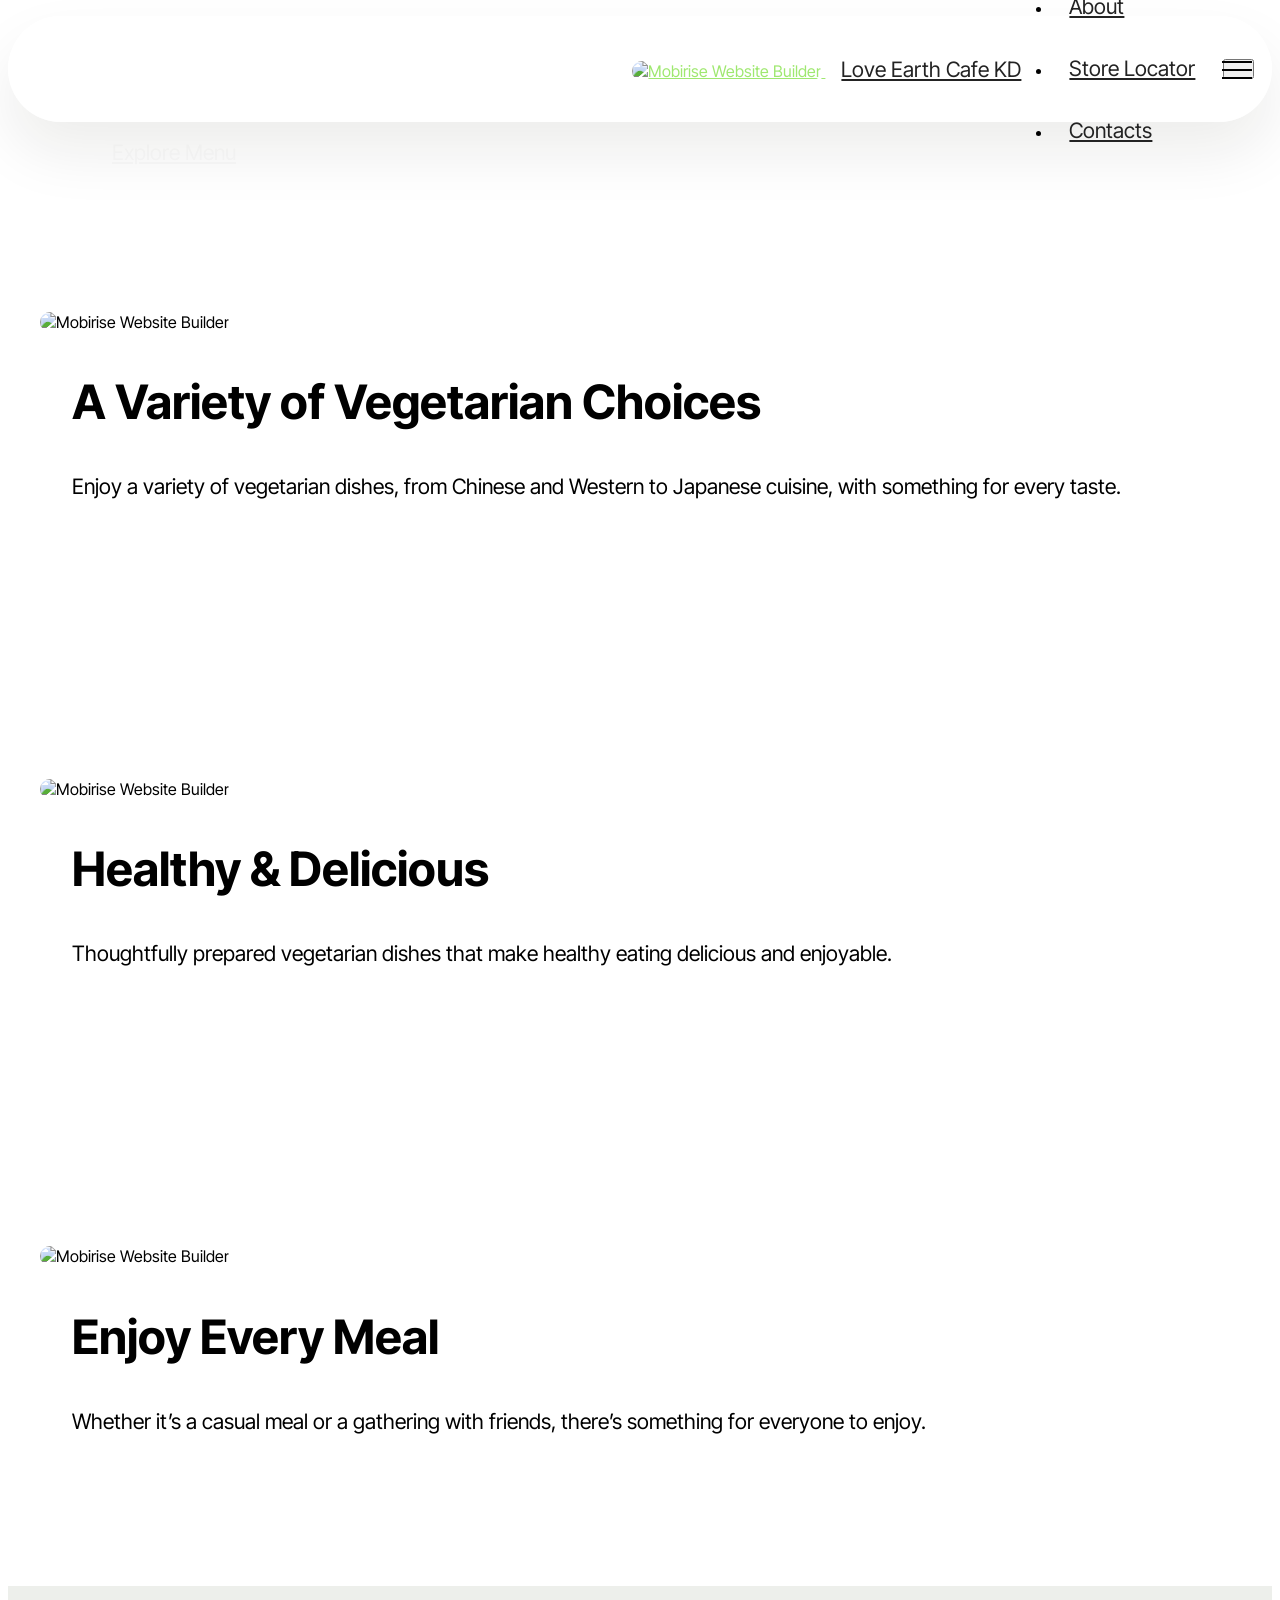
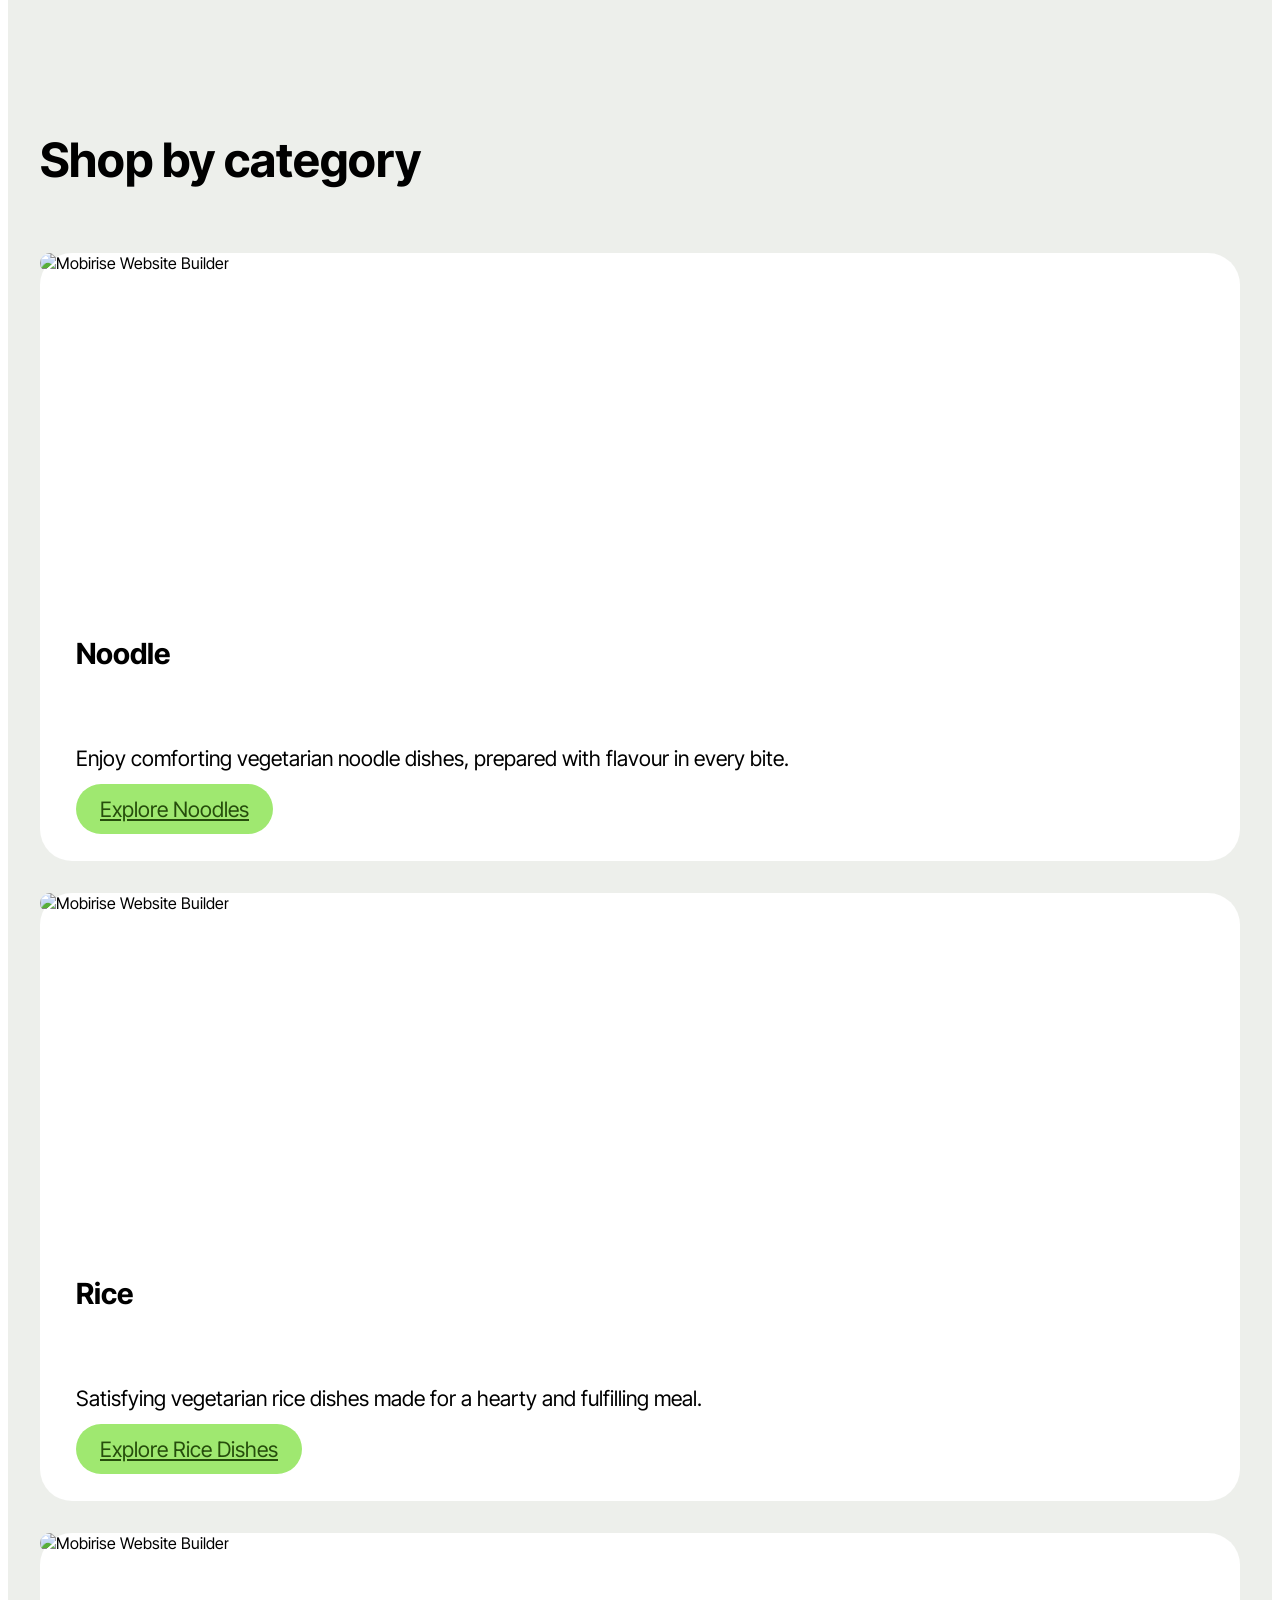
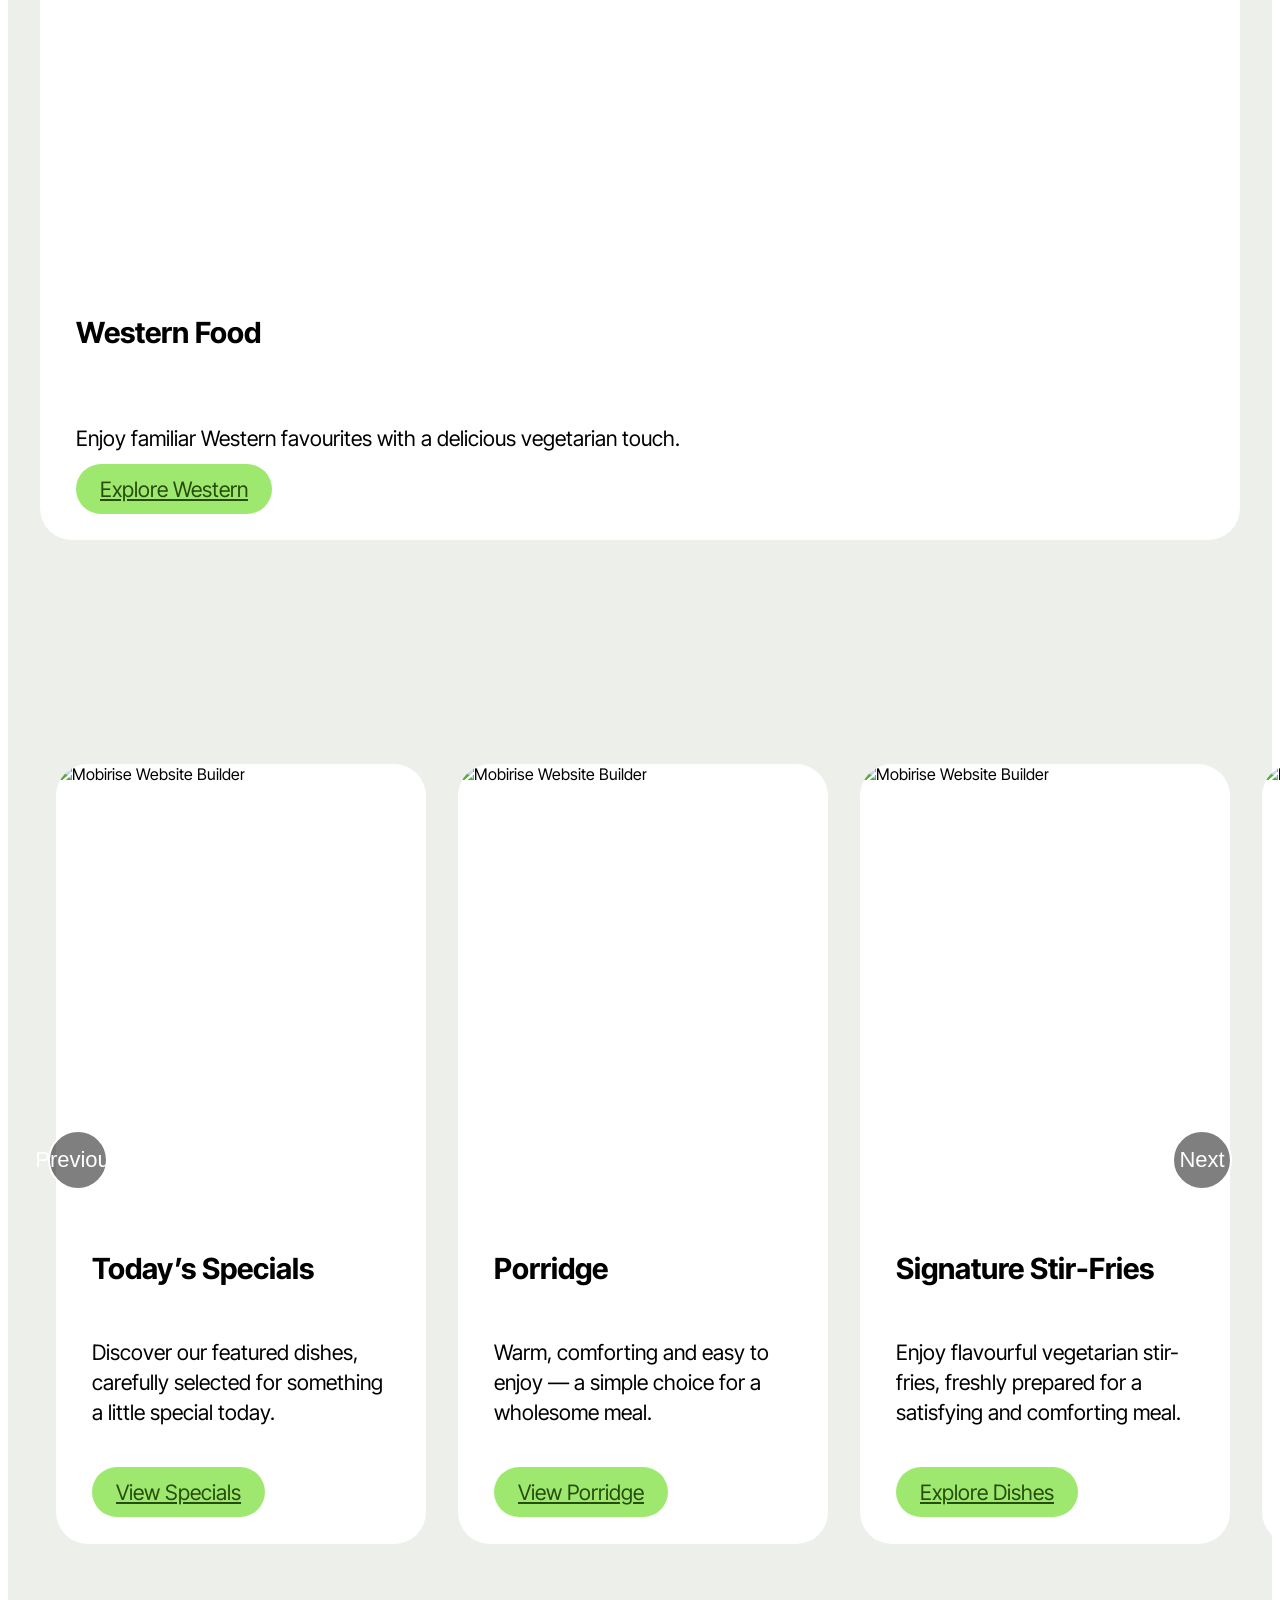
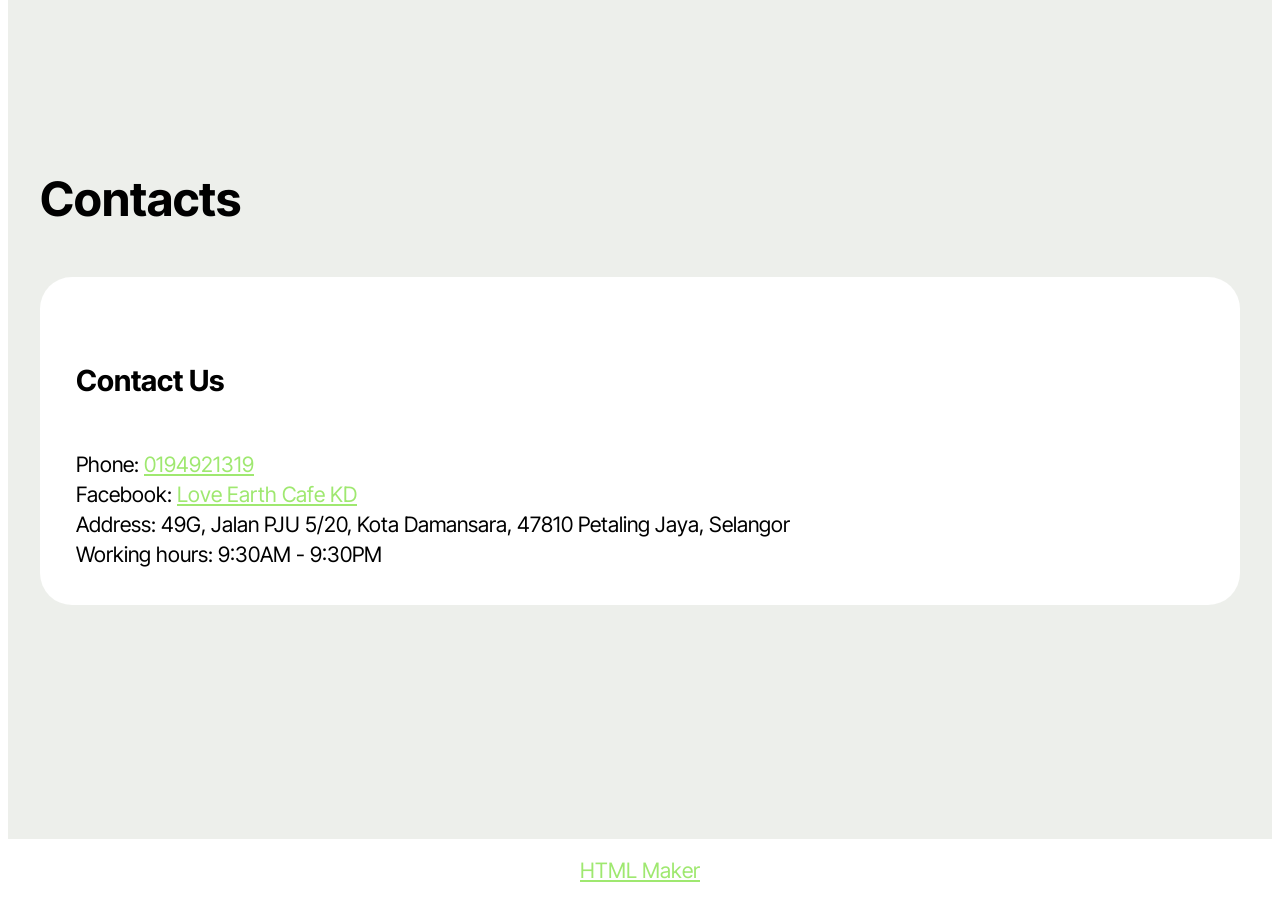
==== index.html @ ed4a29f2 "create github pages" ====
<!DOCTYPE html>
<html  >
<head>
  <!-- Site made with Mobirise Website Builder v6.1.12, https://mobirise.com -->
  <meta charset="UTF-8">
  <meta http-equiv="X-UA-Compatible" content="IE=edge">
  <meta name="generator" content="Mobirise v6.1.12, mobirise.com">
  <meta name="viewport" content="width=device-width, initial-scale=1, minimum-scale=1">
  <link rel="shortcut icon" href="assets/images/557612594-122101455729048654-5465483780750613489-n-removebg-preview-137x137.png" type="image/x-icon">
  <meta name="description" content="">
  
  
  <title>Home</title>
  <link rel="stylesheet" href="assets/web/assets/mobirise-icons2/mobirise2.css">
  <link rel="stylesheet" href="assets/bootstrap/css/bootstrap.min.css">
  <link rel="stylesheet" href="assets/parallax/jarallax.css">
  <link rel="stylesheet" href="assets/dropdown/css/style.css">
  <link rel="stylesheet" href="assets/theme/css/style.css">
  <link rel="preload" href="https://fonts.googleapis.com/css?family=Lato:100,100i,300,300i,400,400i,700,700i,900,900i&display=swap" as="style" onload="this.onload=null;this.rel='stylesheet'">
  <noscript><link rel="stylesheet" href="https://fonts.googleapis.com/css?family=Lato:100,100i,300,300i,400,400i,700,700i,900,900i&display=swap"></noscript>
  <link rel="preload" href="https://fonts.googleapis.com/css?family=Inter+Tight:100,200,300,400,500,600,700,800,900,100i,200i,300i,400i,500i,600i,700i,800i,900i&display=swap" as="style" onload="this.onload=null;this.rel='stylesheet'">
  <noscript><link rel="stylesheet" href="https://fonts.googleapis.com/css?family=Inter+Tight:100,200,300,400,500,600,700,800,900,100i,200i,300i,400i,500i,600i,700i,800i,900i&display=swap"></noscript>
  <link rel="preload" as="style" href="assets/mobirise/css/mbr-additional.css?v=6jMCL7"><link rel="stylesheet" href="assets/mobirise/css/mbr-additional.css?v=6jMCL7" type="text/css">

  
  
  
</head>
<body>
  
  <section data-bs-version="5.1" class="menu menu5 cid-vxJ1ROAj8o" once="menu" id="menu05-3t">
	

	<nav class="navbar navbar-dropdown navbar-fixed-top navbar-expand-lg">
		<div class="container">
			<div class="navbar-brand">
				<span class="navbar-logo">
					<a href="https://mobiri.se">
						<img src="assets/images/557612594-122101455729048654-5465483780750613489-n-removebg-preview-137x137.png" alt="Mobirise Website Builder" style="height: 5rem;">
					</a>
				</span>
				<span class="navbar-caption-wrap"><a class="navbar-caption text-black display-4" href="https://mobiri.se">Love Earth Cafe KD</a></span>
			</div>
			<button class="navbar-toggler" type="button" data-toggle="collapse" data-bs-toggle="collapse" data-target="#navbarSupportedContent" data-bs-target="#navbarSupportedContent" aria-controls="navbarNavAltMarkup" aria-expanded="false" aria-label="Toggle navigation">
				<div class="hamburger">
					<span></span>
					<span></span>
					<span></span>
					<span></span>
				</div>
			</button>
			<div class="collapse navbar-collapse" id="navbarSupportedContent">
				<ul class="navbar-nav nav-dropdown nav-right" data-app-modern-menu="true"><li class="nav-item">
						<a class="nav-link link text-black text-primary display-4" href="page1.html">About</a>
					</li>
					<li class="nav-item">
						<a class="nav-link link text-black text-primary display-4" href="page13.html" aria-expanded="false">Store Locator</a>
					</li>
					<li class="nav-item">
						<a class="nav-link link text-black text-primary display-4" href="index.html#contacts02-1h">Contacts</a>
					</li></ul>
				
			</div>
		</div>
	</nav>
</section>

<section data-bs-version="5.1" class="header16 cid-vxeClOcVy7 mbr-fullscreen mbr-parallax-background" id="header17-1">
  
  
  <div class="container-fluid">
    <div class="row">
      <div class="content-wrap col-12 col-md-12">
        
        
        
        <div class="mbr-section-btn"><a class="btn btn-white-outline display-7" href="index.html#features04-1g">Explore Menu</a></div>
      </div>
    </div>
  </div>
</section>

<section data-bs-version="5.1" class="start article2 cid-vxeCKDsT30" id="article02-3">
	

	
	

	<div class="container">
		<div class="row justify-content-center">
			<div class="col-12 col-md-12 col-lg-6 image-wrapper">
				<img class="w-100" src="assets/images/unnamed-3.webp" alt="Mobirise Website Builder">
			</div>
			<div class="col-12 col-md-12 col-lg">
				<div class="text-wrapper align-left">
					<h1 class="mbr-section-title mbr-fonts-style mb-4 display-2"><strong>A Variety of Vegetarian Choices</strong></h1>
					<p class="mbr-text align-left mbr-fonts-style mb-4 display-7">
					Enjoy a variety of vegetarian dishes, from Chinese and Western to Japanese cuisine, with something for every taste.</p>
					
				</div>
			</div>
		</div>
	</div>
</section>

<section data-bs-version="5.1" class="start article4 cid-vxfJJE4s1y" id="article04-1c">
	

	
	

	<div class="container">
		<div class="row justify-content-center">
			<div class="col-12 col-md-12 col-lg-6 image-wrapper">
				<img class="w-100" src="assets/images/whatsapp20image202026-10-0520at2011.08.26-591x1280.jpeg" alt="Mobirise Website Builder">
			</div>
			<div class="col-12 col-md-12 col-lg">
				<div class="text-wrapper align-left">
					<h1 class="mbr-section-title mbr-fonts-style mb-4 display-2"><strong>Healthy &amp; Delicious</strong></h1>
					<p class="mbr-text mbr-fonts-style mb-4 display-7">Thoughtfully prepared vegetarian dishes that make healthy eating delicious and enjoyable.</p>
					
				</div>
			</div>
		</div>
	</div>
</section>

<section data-bs-version="5.1" class="start article2 cid-vxfJKa5KoQ" id="article02-1d">
	

	
	

	<div class="container">
		<div class="row justify-content-center">
			<div class="col-12 col-md-12 col-lg-6 image-wrapper">
				<img class="w-100" src="assets/images/unnamed-2.webp" alt="Mobirise Website Builder">
			</div>
			<div class="col-12 col-md-12 col-lg">
				<div class="text-wrapper align-left">
					<h1 class="mbr-section-title mbr-fonts-style mb-4 display-2"><strong>Enjoy Every Meal</strong></h1>
					<p class="mbr-text align-left mbr-fonts-style mb-4 display-7">
					Whether it’s a casual meal or a gathering with friends, there’s something for everyone to enjoy.
					</p>
					
				</div>
			</div>
		</div>
	</div>
</section>

<section data-bs-version="5.1" class="features4 start cid-vxkvPJBkdl" id="features04-1g">
	
	
	<div class="container">
		<div class="row justify-content-center">
			<div class="col-12 content-head">
				<div class="mbr-section-head mb-5">
					<h4 class="mbr-section-title mbr-fonts-style align-center mb-0 display-2"><strong>Shop by category</strong></h4>
					
					
				</div>
			</div>
		</div>
		<div class="row">
			<div class="item features-image col-12 col-md-6 col-lg-4">
				<div class="item-wrapper">
					<div class="item-img">
						<img src="assets/images/whatsapp20image202026-10-0720at2012.13.35-816x805.jpg" alt="Mobirise Website Builder">
					</div>
					<div class="item-content">
						<h5 class="item-title mbr-fonts-style display-5">
							<strong>Noodle</strong></h5>
						<p class="mbr-text mbr-fonts-style display-7">
							Enjoy comforting vegetarian noodle dishes, prepared with flavour in every bite.
						</p>
						<div class="mbr-section-btn item-footer"><a href="page2.html" class="btn item-btn btn-primary display-7">Explore Noodles</a></div>
					</div>

				</div>
			</div>
			<div class="item features-image col-12 col-md-6 col-lg-4">
				<div class="item-wrapper">
					<div class="item-img">
						<img src="assets/images/whatsapp20image202026-10-0720at2012.07.53-816x671.jpg" alt="Mobirise Website Builder">
					</div>
					<div class="item-content">
						<h5 class="item-title mbr-fonts-style display-5">
							<strong>Rice</strong></h5>
						<p class="mbr-text mbr-fonts-style display-7">
							Satisfying vegetarian rice dishes made for a hearty and fulfilling meal.
						</p>
						<div class="mbr-section-btn item-footer"><a href="page3.html" class="btn item-btn btn-primary display-7">Explore Rice Dishes</a></div>
					</div>
				</div>
			</div>
			<div class="item features-image col-12 col-md-6 col-lg-4">
				<div class="item-wrapper">
					<div class="item-img">
						<img src="assets/images/unnamed-4.webp" alt="Mobirise Website Builder">
					</div>
					<div class="item-content">
						<h5 class="item-title mbr-fonts-style display-5">
							<strong>Western Food</strong></h5>
						<p class="mbr-text mbr-fonts-style display-7">
							Enjoy familiar Western favourites with a delicious vegetarian touch.<br>
						</p>
						<div class="mbr-section-btn item-footer"><a href="page5.html" class="btn item-btn btn-primary display-7">Explore Western</a></div>
					</div>
				</div>
			</div>
		</div>
	</div>
</section>

<section data-bs-version="5.1" class="features017 mbr-embla cid-vxktLTxcie" id="features017-1e">
	
	
	<div class="position-relative">
		<div class="container-fluid">
			<div class="row justify-content-center">
				<div class="col-12 content-head">
					
				</div>
			</div>
		</div>

		<div class="embla" data-skip-snaps="true" data-align="center" data-contain-scroll="trimSnaps" data-auto-play-interval="5" data-draggable="true">
			<div class="embla__viewport container-fluid">
				<div class="embla__container">
					<div class="embla__slide slider-image item active" style="margin-left: 1rem; margin-right: 1rem;">
						<div class="slide-content">
							<div class="item-img">
								<div class="item-wrapper">
									<img src="assets/images/ef7eeb7e-bd3e-4528-a948-73651058071a-1280x853.png" alt="Mobirise Website Builder" title="" data-slide-to="1" data-bs-slide-to="1">
								</div>
							</div>
							<div class="item-content">
								<h5 class="item-title mbr-fonts-style display-5"><strong>Today’s Specials</strong></h5>
								
								<p class="mbr-text mbr-fonts-style mt-3 display-7">
									Discover our featured dishes, carefully selected for something a little special today.
								</p>
							</div>

							<div class="mbr-section-btn item-footer mt-2"><a href="page10.html" class="btn item-btn btn-primary display-7" target="_blank">View Specials</a></div>
						</div>
					</div>
					<div class="embla__slide slider-image item" style="margin-left: 1rem; margin-right: 1rem;">
						<div class="slide-content">
							<div class="item-img">
								<div class="item-wrapper">
									<img src="assets/images/4db24cc2-ff9e-4417-b48c-4703269fca67-600x400.png" alt="Mobirise Website Builder" title="" data-slide-to="1" data-bs-slide-to="1">
								</div>
							</div>
							<div class="item-content">
								<h5 class="item-title mbr-fonts-style display-5">
									<strong>Porridge</strong></h5>
								
								<p class="mbr-text mbr-fonts-style mt-3 display-7">
									Warm, comforting and easy to enjoy — a simple choice for a wholesome meal.
								</p>
							</div>
							<div class="mbr-section-btn item-footer mt-2"><a href="page4.html" class="btn item-btn btn-primary display-7" target="_blank">View Porridge</a></div>
						</div>
					</div><div class="embla__slide slider-image item" style="margin-left: 1rem; margin-right: 1rem;">
						<div class="slide-content">
							<div class="item-img">
								<div class="item-wrapper">
									<img src="assets/images/a7556904-f5f4-4dea-9496-44ee9ba20aba-1-600x400.png" alt="Mobirise Website Builder" title="" data-slide-to="2" data-bs-slide-to="2">
								</div>
							</div>
							<div class="item-content">
								<h5 class="item-title mbr-fonts-style display-5"><strong>Signature Stir-Fries</strong></h5>
								
								<p class="mbr-text mbr-fonts-style mt-3 display-7">
									Enjoy flavourful vegetarian stir-fries, freshly prepared for a satisfying and comforting meal.
								</p>
							</div>
							<div class="mbr-section-btn item-footer mt-2"><a href="page11.html" class="btn item-btn btn-primary display-7" target="_blank">Explore Dishes</a></div>
						</div>
					</div>
					<div class="embla__slide slider-image item" style="margin-left: 1rem; margin-right: 1rem;">
						<div class="slide-content">
							<div class="item-img">
								<div class="item-wrapper">
									<img src="assets/images/e4839fbd-e2f3-4f1b-a599-df817d4b61ab-964x643.png" alt="Mobirise Website Builder" title="" data-slide-to="3" data-bs-slide-to="3">
								</div>
							</div>
							<div class="item-content">
								<h5 class="item-title mbr-fonts-style display-5">
									<strong>Sushi</strong></h5>
								
								<p class="mbr-text mbr-fonts-style mt-3 display-7">
									Fresh, colourful and full of flavour, with a delicious vegetarian twist on a classic favourite.
								</p>
							</div>
							<div class="mbr-section-btn item-footer mt-2"><a href="page7.html" class="btn item-btn btn-primary display-7" target="_blank">Explore Sushi</a></div>
						</div>
					</div><div class="embla__slide slider-image item" style="margin-left: 1rem; margin-right: 1rem;">
						<div class="slide-content">
							<div class="item-img">
								<div class="item-wrapper">
									<img src="assets/images/48fff259-bf9d-4ab9-a46e-80cf137328e4-960x640.png" alt="Mobirise Website Builder" title="" data-slide-to="4" data-bs-slide-to="4">
								</div>
							</div>
							<div class="item-content">
								<h5 class="item-title mbr-fonts-style display-5">
									<strong>Desserts</strong></h5>
								
								<p class="mbr-text mbr-fonts-style mt-3 display-7">
									End your meal on a sweet note with delightful treats made for every dessert lover.
								</p>
							</div>
							<div class="mbr-section-btn item-footer mt-2"><a href="page9.html" class="btn item-btn btn-primary display-7" target="_blank">View Desserts</a></div>
						</div>
					</div>
					
					<div class="embla__slide slider-image item" style="margin-left: 1rem; margin-right: 1rem;">
						<div class="slide-content">
							<div class="item-img">
								<div class="item-wrapper">
									<img src="assets/images/514101405-23959307647058198-9033483962751816718-n-960x640.jpg" alt="Mobirise Website Builder" title="" data-slide-to="5" data-bs-slide-to="5">
								</div>
							</div>
							<div class="item-content">
								<h5 class="item-title mbr-fonts-style display-5"><strong>Fruit Tea</strong></h5>
								
								<p class="mbr-text mbr-fonts-style mt-3 display-7">
									From refreshing sips to comforting drinks, find the perfect pairing for your meal.
								</p>
							</div>
							<div class="mbr-section-btn item-footer mt-2"><a href="page12.html" class="btn item-btn btn-primary display-7" target="_blank">View Drinks</a></div>
						</div>
					</div>
					
					<div class="embla__slide slider-image item" style="margin-left: 1rem; margin-right: 1rem;">
						<div class="slide-content">
							<div class="item-img">
								<div class="item-wrapper">
									<img src="assets/images/cf7e0988-c7d9-439e-aec5-2106620a237a-480x320.png" alt="Mobirise Website Builder" title="" data-slide-to="7" data-bs-slide-to="7">
								</div>
							</div>
							<div class="item-content">
								<h5 class="item-title mbr-fonts-style display-5">
									<strong>Snack</strong></h5>
								
								<p class="mbr-text mbr-fonts-style mt-3 display-7">
									Perfect for a quick craving, a little snack or something to share with friends.
								</p>
							</div>
							<div class="mbr-section-btn item-footer mt-2"><a href="page6.html" class="btn item-btn btn-primary display-7" target="_blank">Explore Snacks</a></div>
						</div>
					</div>
					<div class="embla__slide slider-image item" style="margin-left: 1rem; margin-right: 1rem;">
					<div class="slide-content">
						<div class="item-img">
							<div class="item-wrapper">
								<img src="assets/images/0914b4a3-f064-4226-b265-f5e97d2ea79b-600x400.png" alt="Mobirise Website Builder" title="" data-slide-to="8" data-bs-slide-to="8">
							</div>
						</div>
						<div class="item-content">
							<h5 class="item-title mbr-fonts-style display-5"><strong>Salad</strong></h5>
							
							<p class="mbr-text mbr-fonts-style mt-3 display-7">
								Fresh ingredients come together in colourful, satisfying salads for a lighter choice.
							</p>
						</div>
						<div class="mbr-section-btn item-footer mt-2"><a href="page8.html" class="btn item-btn btn-primary display-7" target="_blank">View Salads</a></div>
					</div>
					</div>
				</div>
			</div>
			<button class="embla__button embla__button--prev">
				<span class="mobi-mbri mobi-mbri-arrow-prev mbr-iconfont" aria-hidden="true"></span>
				<span class="sr-only visually-hidden visually-hidden visually-hidden">Previous</span>
			</button>
			<button class="embla__button embla__button--next">
				<span class="mobi-mbri mobi-mbri-arrow-next mbr-iconfont" aria-hidden="true"></span>
				<span class="sr-only visually-hidden visually-hidden visually-hidden">Next</span>
			</button>
		</div>
	</div>
</section>

<section data-bs-version="5.1" class="contacts02 map1 cid-vxlJiBg6uD" id="contacts02-1h">

    

    
    <div class="container">
        <div class="row justify-content-center">
            <div class="col-12 content-head">
                <div class="mbr-section-head mb-5">
                    <h3 class="mbr-section-title mbr-fonts-style align-center mb-0 display-2">
                        <strong>Contacts</strong>
                    </h3>
                    
                </div>
            </div>
        </div>
        <div class="row justify-content-center">
            <div class="card col-12 col-md-12 col-lg-6">
                <div class="card-wrapper">
                    <div class="text-wrapper">
                        <h5 class="cardTitle mbr-fonts-style mb-2 display-5">
                            <strong>Contact Us</strong>
                        </h5>
                        <ul class="list mbr-fonts-style display-7">
                            <li class="mbr-text item-wrap">Phone: <a href="https://wa.me/60194921319" class="text-primary">0194921319</a></li><li class="mbr-text item-wrap">Facebook: <a href="https://www.facebook.com/share/1CH7hMEUw2/" class="text-primary" target="_blank">Love Earth Cafe KD</a></li><a href="https://www.facebook.com/share/1CH7hMEUw2/" class="text-primary" target="_blank">
                            </a><li class="mbr-text item-wrap">Address: 49G, Jalan PJU 5/20, Kota Damansara, 47810 Petaling Jaya, Selangor</li><li class="mbr-text item-wrap">Working hours: 9:30AM - 9:30PM</li>
                        </ul>
                    </div>
                </div>
            </div>
            <div class="map-wrapper col-md-12 col-lg-6">
                <div class="google-map"><iframe frameborder="0" style="border:0" src="https://www.google.com/maps/embed?pb=!1m18!1m12!1m3!1d3983.7747412563385!2d101.59393519999999!3d3.1540095999999997!2m3!1f0!2f0!3f0!3m2!1i1024!2i768!4f13.1!3m3!1m2!1s0x31cc4f0000754921%3A0xf812c034bf320e14!2zTG92ZSBFYXJ0aCBWZWdldGFyaWFuIENhZmUgS0Qg54ix5Zyw55CD57Sg6aOf5Z2K!5e0!3m2!1sen!2smy!4v1791424915194!5m2!1sen!2smy" allowfullscreen=""></iframe></div>
            </div>
        </div>
    </div>
</section><section class="display-7" style="padding: 0;align-items: center;justify-content: center;flex-wrap: wrap;    align-content: center;display: flex;position: relative;height: 4rem;"><a href="https://mobiri.se/5185891" style="flex: 1 1;height: 4rem;position: absolute;width: 100%;z-index: 1;"><img alt="" style="height: 4rem;" src="[data-uri]"></a><p style="margin: 0;text-align: center;" class="display-7">&#8204;</p><a style="z-index:1" href="https://mobirise.com/html-builder.html">HTML Maker</a></section><script src="assets/bootstrap/js/bootstrap.bundle.min.js"></script>  <script src="assets/parallax/jarallax.js"></script>  <script src="assets/smoothscroll/smooth-scroll.js"></script>  <script src="assets/ytplayer/index.js"></script>  <script src="assets/dropdown/js/navbar-dropdown.js"></script>  <script src="assets/embla/embla.min.js"></script>  <script src="assets/embla/script.js"></script>  <script src="assets/theme/js/script.js"></script>  
  
  
</body>
</html>
---- assets/mobirise/css/mbr-additional.css ----
.btn {
  border-width: 2px;
}
img,
.card-wrap,
.card-wrapper,
.video-wrapper,
.mbr-figure iframe,
.google-map iframe,
.slide-content,
.plan,
.card,
.item-wrapper,
.item-wrapper .mbr-overlay {
  border-radius: 2rem !important;
}
.video-wrapper {
  overflow: hidden;
}
body {
  font-family: Inter Tight;
}
.display-1 {
  font-family: 'Lato', sans-serif;
  font-size: 6rem;
  line-height: 1;
}
.display-1 > .mbr-iconfont {
  font-size: 7.5rem;
}
.display-2 {
  font-family: 'Inter Tight', sans-serif;
  font-size: 3.4rem;
  line-height: 1;
}
.display-2 > .mbr-iconfont {
  font-size: 4.25rem;
}
.display-4 {
  font-family: 'Inter Tight', sans-serif;
  font-size: 1.4rem;
  line-height: 1.5;
}
.display-4 > .mbr-iconfont {
  font-size: 1.75rem;
}
.display-5 {
  font-family: 'Inter Tight', sans-serif;
  font-size: 2rem;
  line-height: 1.5;
}
.display-5 > .mbr-iconfont {
  font-size: 2.5rem;
}
.display-7 {
  font-family: 'Inter Tight', sans-serif;
  font-size: 1.4rem;
  line-height: 1.3;
}
.display-7 > .mbr-iconfont {
  font-size: 1.75rem;
}
/* ---- Fluid typography for mobile devices ---- */
/* 1.4 - font scale ratio ( bootstrap == 1.42857 ) */
/* 100vw - current viewport width */
/* (48 - 20)  48 == 48rem == 768px, 20 == 20rem == 320px(minimal supported viewport) */
/* 0.65 - min scale variable, may vary */
@media (max-width: 992px) {
  .display-1 {
    font-size: 4.8rem;
  }
}
@media (max-width: 768px) {
  .display-1 {
    font-size: 4.2rem;
    font-size: calc( 2.75rem + (6 - 2.75) * ((100vw - 20rem) / (48 - 20)));
    line-height: calc( 1.1 * (2.75rem + (6 - 2.75) * ((100vw - 20rem) / (48 - 20))));
  }
  .display-2 {
    font-size: 2.72rem;
    font-size: calc( 1.8399999999999999rem + (3.4 - 1.8399999999999999) * ((100vw - 20rem) / (48 - 20)));
    line-height: calc( 1.3 * (1.8399999999999999rem + (3.4 - 1.8399999999999999) * ((100vw - 20rem) / (48 - 20))));
  }
  .display-4 {
    font-size: 1.12rem;
    font-size: calc( 1.14rem + (1.4 - 1.14) * ((100vw - 20rem) / (48 - 20)));
    line-height: calc( 1.4 * (1.14rem + (1.4 - 1.14) * ((100vw - 20rem) / (48 - 20))));
  }
  .display-5 {
    font-size: 1.6rem;
    font-size: calc( 1.35rem + (2 - 1.35) * ((100vw - 20rem) / (48 - 20)));
    line-height: calc( 1.4 * (1.35rem + (2 - 1.35) * ((100vw - 20rem) / (48 - 20))));
  }
  .display-7 {
    font-size: 1.12rem;
    font-size: calc( 1.14rem + (1.4 - 1.14) * ((100vw - 20rem) / (48 - 20)));
    line-height: calc( 1.4 * (1.14rem + (1.4 - 1.14) * ((100vw - 20rem) / (48 - 20))));
  }
}
@media (min-width: 992px) and (max-width: 1400px) {
  .display-1 {
    font-size: 4.2rem;
    font-size: calc( 2.75rem + (6 - 2.75) * ((100vw - 62rem) / (87 - 62)));
    line-height: calc( 1.1 * (2.75rem + (6 - 2.75) * ((100vw - 62rem) / (87 - 62))));
  }
  .display-2 {
    font-size: 2.72rem;
    font-size: calc( 1.8399999999999999rem + (3.4 - 1.8399999999999999) * ((100vw - 62rem) / (87 - 62)));
    line-height: calc( 1.3 * (1.8399999999999999rem + (3.4 - 1.8399999999999999) * ((100vw - 62rem) / (87 - 62))));
  }
  .display-4 {
    font-size: 1.12rem;
    font-size: calc( 1.14rem + (1.4 - 1.14) * ((100vw - 62rem) / (87 - 62)));
    line-height: calc( 1.4 * (1.14rem + (1.4 - 1.14) * ((100vw - 62rem) / (87 - 62))));
  }
  .display-5 {
    font-size: 1.6rem;
    font-size: calc( 1.35rem + (2 - 1.35) * ((100vw - 62rem) / (87 - 62)));
    line-height: calc( 1.4 * (1.35rem + (2 - 1.35) * ((100vw - 62rem) / (87 - 62))));
  }
  .display-7 {
    font-size: 1.12rem;
    font-size: calc( 1.14rem + (1.4 - 1.14) * ((100vw - 62rem) / (87 - 62)));
    line-height: calc( 1.4 * (1.14rem + (1.4 - 1.14) * ((100vw - 62rem) / (87 - 62))));
  }
}
/* Buttons */
.btn {
  padding: 1.25rem 2rem;
  border-radius: 4px;
  padding: 0.75rem 1.5rem;
}
.btn-sm {
  padding: 0.6rem 1.2rem;
  border-radius: 4px;
}
.btn-md {
  padding: 0.6rem 1.2rem;
  border-radius: 4px;
}
.btn-lg {
  padding: 1.25rem 2rem;
  border-radius: 4px;
}
.bg-primary {
  background-color: #9fe870 !important;
}
.bg-success {
  background-color: #3a341c !important;
}
.bg-info {
  background-color: #320707 !important;
}
.bg-warning {
  background-color: #a0e2e1 !important;
}
.bg-danger {
  background-color: #ffea64 !important;
}
.btn-primary,
.btn-primary:active {
  background-color: #9fe870 !important;
  border-color: #9fe870 !important;
  color: #264d0c !important;
  box-shadow: none;
}
.btn-primary:hover,
.btn-primary:focus,
.btn-primary.focus,
.btn-primary.active {
  color: inherit;
  background-color: #bcef9c !important;
  border-color: #bcef9c !important;
  box-shadow: none;
}
.btn-primary.disabled,
.btn-primary:disabled {
  color: #264d0c !important;
  background-color: #bcef9c !important;
  border-color: #bcef9c !important;
}
.btn-secondary,
.btn-secondary:active {
  background-color: #ffd7ef !important;
  border-color: #ffd7ef !important;
  color: #d70081 !important;
  box-shadow: none;
}
.btn-secondary:hover,
.btn-secondary:focus,
.btn-secondary.focus,
.btn-secondary.active {
  color: inherit;
  background-color: #ffffff !important;
  border-color: #ffffff !important;
  box-shadow: none;
}
.btn-secondary.disabled,
.btn-secondary:disabled {
  color: #d70081 !important;
  background-color: #ffffff !important;
  border-color: #ffffff !important;
}
.btn-info,
.btn-info:active {
  background-color: #320707 !important;
  border-color: #320707 !important;
  color: #ffffff !important;
  box-shadow: none;
}
.btn-info:hover,
.btn-info:focus,
.btn-info.focus,
.btn-info.active {
  color: inherit;
  background-color: #5f0d0d !important;
  border-color: #5f0d0d !important;
  box-shadow: none;
}
.btn-info.disabled,
.btn-info:disabled {
  color: #ffffff !important;
  background-color: #5f0d0d !important;
  border-color: #5f0d0d !important;
}
.btn-success,
.btn-success:active {
  background-color: #3a341c !important;
  border-color: #3a341c !important;
  color: #ffffff !important;
  box-shadow: none;
}
.btn-success:hover,
.btn-success:focus,
.btn-success.focus,
.btn-success.active {
  color: inherit;
  background-color: #5c532d !important;
  border-color: #5c532d !important;
  box-shadow: none;
}
.btn-success.disabled,
.btn-success:disabled {
  color: #ffffff !important;
  background-color: #5c532d !important;
  border-color: #5c532d !important;
}
.btn-warning,
.btn-warning:active {
  background-color: #a0e2e1 !important;
  border-color: #a0e2e1 !important;
  color: #1f6463 !important;
  box-shadow: none;
}
.btn-warning:hover,
.btn-warning:focus,
.btn-warning.focus,
.btn-warning.active {
  color: inherit;
  background-color: #c7eeed !important;
  border-color: #c7eeed !important;
  box-shadow: none;
}
.btn-warning.disabled,
.btn-warning:disabled {
  color: #1f6463 !important;
  background-color: #c7eeed !important;
  border-color: #c7eeed !important;
}
.btn-danger,
.btn-danger:active {
  background-color: #ffea64 !important;
  border-color: #ffea64 !important;
  color: #645600 !important;
  box-shadow: none;
}
.btn-danger:hover,
.btn-danger:focus,
.btn-danger.focus,
.btn-danger.active {
  color: inherit;
  background-color: #fff197 !important;
  border-color: #fff197 !important;
  box-shadow: none;
}
.btn-danger.disabled,
.btn-danger:disabled {
  color: #645600 !important;
  background-color: #fff197 !important;
  border-color: #fff197 !important;
}
.btn-white,
.btn-white:active {
  background-color: #eff0ec !important;
  border-color: #eff0ec !important;
  color: #757b62 !important;
  box-shadow: none;
}
.btn-white:hover,
.btn-white:focus,
.btn-white.focus,
.btn-white.active {
  color: inherit;
  background-color: #ffffff !important;
  border-color: #ffffff !important;
  box-shadow: none;
}
.btn-white.disabled,
.btn-white:disabled {
  color: #757b62 !important;
  background-color: #ffffff !important;
  border-color: #ffffff !important;
}
.btn-black,
.btn-black:active {
  background-color: #232323 !important;
  border-color: #232323 !important;
  color: #ffffff !important;
  box-shadow: none;
}
.btn-black:hover,
.btn-black:focus,
.btn-black.focus,
.btn-black.active {
  color: inherit;
  background-color: #3d3d3d !important;
  border-color: #3d3d3d !important;
  box-shadow: none;
}
.btn-black.disabled,
.btn-black:disabled {
  color: #ffffff !important;
  background-color: #3d3d3d !important;
  border-color: #3d3d3d !important;
}
.btn-primary-outline,
.btn-primary-outline:active {
  background-color: transparent !important;
  border-color: #9fe870;
  color: #9fe870;
}
.btn-primary-outline:hover,
.btn-primary-outline:focus,
.btn-primary-outline.focus,
.btn-primary-outline.active {
  color: #6ddc25 !important;
  background-color: transparent !important;
  border-color: #6ddc25 !important;
  box-shadow: none !important;
}
.btn-primary-outline.disabled,
.btn-primary-outline:disabled {
  color: #264d0c !important;
  background-color: #9fe870 !important;
  border-color: #9fe870 !important;
}
.btn-secondary-outline,
.btn-secondary-outline:active {
  background-color: transparent !important;
  border-color: #ffd7ef;
  color: #ffd7ef;
}
.btn-secondary-outline:hover,
.btn-secondary-outline:focus,
.btn-secondary-outline.focus,
.btn-secondary-outline.active {
  color: #ff80cc !important;
  background-color: transparent !important;
  border-color: #ff80cc !important;
  box-shadow: none !important;
}
.btn-secondary-outline.disabled,
.btn-secondary-outline:disabled {
  color: #d70081 !important;
  background-color: #ffd7ef !important;
  border-color: #ffd7ef !important;
}
.btn-info-outline,
.btn-info-outline:active {
  background-color: transparent !important;
  border-color: #320707;
  color: #320707;
}
.btn-info-outline:hover,
.btn-info-outline:focus,
.btn-info-outline.focus,
.btn-info-outline.active {
  color: #000000 !important;
  background-color: transparent !important;
  border-color: #000000 !important;
  box-shadow: none !important;
}
.btn-info-outline.disabled,
.btn-info-outline:disabled {
  color: #ffffff !important;
  background-color: #320707 !important;
  border-color: #320707 !important;
}
.btn-success-outline,
.btn-success-outline:active {
  background-color: transparent !important;
  border-color: #3a341c;
  color: #3a341c;
}
.btn-success-outline:hover,
.btn-success-outline:focus,
.btn-success-outline.focus,
.btn-success-outline.active {
  color: #000000 !important;
  background-color: transparent !important;
  border-color: #000000 !important;
  box-shadow: none !important;
}
.btn-success-outline.disabled,
.btn-success-outline:disabled {
  color: #ffffff !important;
  background-color: #3a341c !important;
  border-color: #3a341c !important;
}
.btn-warning-outline,
.btn-warning-outline:active {
  background-color: transparent !important;
  border-color: #a0e2e1;
  color: #a0e2e1;
}
.btn-warning-outline:hover,
.btn-warning-outline:focus,
.btn-warning-outline.focus,
.btn-warning-outline.active {
  color: #5ececc !important;
  background-color: transparent !important;
  border-color: #5ececc !important;
  box-shadow: none !important;
}
.btn-warning-outline.disabled,
.btn-warning-outline:disabled {
  color: #1f6463 !important;
  background-color: #a0e2e1 !important;
  border-color: #a0e2e1 !important;
}
.btn-danger-outline,
.btn-danger-outline:active {
  background-color: transparent !important;
  border-color: #ffea64;
  color: #ffea64;
}
.btn-danger-outline:hover,
.btn-danger-outline:focus,
.btn-danger-outline.focus,
.btn-danger-outline.active {
  color: #ffde0d !important;
  background-color: transparent !important;
  border-color: #ffde0d !important;
  box-shadow: none !important;
}
.btn-danger-outline.disabled,
.btn-danger-outline:disabled {
  color: #645600 !important;
  background-color: #ffea64 !important;
  border-color: #ffea64 !important;
}
.btn-black-outline,
.btn-black-outline:active {
  background-color: transparent !important;
  border-color: #232323;
  color: #232323;
}
.btn-black-outline:hover,
.btn-black-outline:focus,
.btn-black-outline.focus,
.btn-black-outline.active {
  color: #000000 !important;
  background-color: transparent !important;
  border-color: #000000 !important;
  box-shadow: none !important;
}
.btn-black-outline.disabled,
.btn-black-outline:disabled {
  color: #ffffff !important;
  background-color: #232323 !important;
  border-color: #232323 !important;
}
.btn-white-outline,
.btn-white-outline:active {
  background-color: transparent !important;
  border-color: #fafafa;
  color: #fafafa;
}
.btn-white-outline:hover,
.btn-white-outline:focus,
.btn-white-outline.focus,
.btn-white-outline.active {
  color: #cfcfcf !important;
  background-color: transparent !important;
  border-color: #cfcfcf !important;
  box-shadow: none !important;
}
.btn-white-outline.disabled,
.btn-white-outline:disabled {
  color: #7a7a7a !important;
  background-color: #fafafa !important;
  border-color: #fafafa !important;
}
.text-primary {
  color: #9fe870 !important;
}
.text-secondary {
  color: #ffd7ef !important;
}
.text-success {
  color: #3a341c !important;
}
.text-info {
  color: #320707 !important;
}
.text-warning {
  color: #a0e2e1 !important;
}
.text-danger {
  color: #ffea64 !important;
}
.text-white {
  color: #fafafa !important;
}
.text-black {
  color: #232323 !important;
}
a.text-primary:hover,
a.text-primary:focus,
a.text-primary.active {
  color: #66d022 !important;
}
a.text-secondary:hover,
a.text-secondary:focus,
a.text-secondary.active {
  color: #ff71c6 !important;
}
a.text-success:hover,
a.text-success:focus,
a.text-success.active {
  color: #000000 !important;
}
a.text-info:hover,
a.text-info:focus,
a.text-info.active {
  color: #000000 !important;
}
a.text-warning:hover,
a.text-warning:focus,
a.text-warning.active {
  color: #52cac8 !important;
}
a.text-danger:hover,
a.text-danger:focus,
a.text-danger.active {
  color: #fddb00 !important;
}
a.text-white:hover,
a.text-white:focus,
a.text-white.active {
  color: #c7c7c7 !important;
}
a.text-black:hover,
a.text-black:focus,
a.text-black.active {
  color: #000000 !important;
}
a[class*="text-"]:not(.nav-link):not(.dropdown-item):not([role]):not(.navbar-caption) {
  position: relative;
  background-image: transparent;
  background-size: 10000px 2px;
  background-repeat: no-repeat;
  background-position: 0px 1.2em;
  background-position: -10000px 1.2em;
}
a[class*="text-"]:not(.nav-link):not(.dropdown-item):not([role]):not(.navbar-caption):hover {
  transition: background-position 2s ease-in-out;
  background-image: linear-gradient(currentColor 50%, currentColor 50%);
  background-position: 0px 1.2em;
}
.nav-tabs .nav-link.active {
  color: #9fe870;
}
.nav-tabs .nav-link:not(.active) {
  color: #232323;
}
.alert-success {
  background-color: #70c770;
}
.alert-info {
  background-color: #320707;
}
.alert-warning {
  background-color: #a0e2e1;
}
.alert-danger {
  background-color: #ffea64;
}
.mbr-section-btn .btn:not(.btn-form) {
  border-radius: 100px;
}
.mbr-gallery-filter li a {
  border-radius: 100px !important;
}
.mbr-gallery-filter li.active .btn {
  background-color: #9fe870;
  border-color: #9fe870;
  color: #306310;
}
.mbr-gallery-filter li.active .btn:focus {
  box-shadow: none;
}
.nav-tabs .nav-link {
  border-radius: 100px !important;
}
a,
a:hover {
  color: #9fe870;
}
.mbr-plan-header.bg-primary .mbr-plan-subtitle,
.mbr-plan-header.bg-primary .mbr-plan-price-desc {
  color: #ffffff;
}
.mbr-plan-header.bg-success .mbr-plan-subtitle,
.mbr-plan-header.bg-success .mbr-plan-price-desc {
  color: #c0b27c;
}
.mbr-plan-header.bg-info .mbr-plan-subtitle,
.mbr-plan-header.bg-info .mbr-plan-price-desc {
  color: #f3abab;
}
.mbr-plan-header.bg-warning .mbr-plan-subtitle,
.mbr-plan-header.bg-warning .mbr-plan-price-desc {
  color: #ffffff;
}
.mbr-plan-header.bg-danger .mbr-plan-subtitle,
.mbr-plan-header.bg-danger .mbr-plan-price-desc {
  color: #ffffff;
}
/* Scroll to top button*/
.scrollToTop_wraper {
  display: none;
}
.form-control {
  font-family: 'Inter Tight', sans-serif;
  font-size: 1.4rem;
  line-height: 1.3;
  font-weight: 400;
  border-radius: 40px !important;
}
.form-control > .mbr-iconfont {
  font-size: 1.75rem;
}
.form-control:hover,
.form-control:focus {
  box-shadow: rgba(0, 0, 0, 0.07) 0px 1px 1px 0px, rgba(0, 0, 0, 0.07) 0px 1px 3px 0px, rgba(0, 0, 0, 0.03) 0px 0px 0px 1px;
  border-color: #9fe870 !important;
}
.form-control:-webkit-input-placeholder {
  font-family: 'Inter Tight', sans-serif;
  font-size: 1.4rem;
  line-height: 1.3;
  font-weight: 400;
}
.form-control:-webkit-input-placeholder > .mbr-iconfont {
  font-size: 1.75rem;
}
blockquote {
  border-color: #9fe870;
}
/* Forms */
.mbr-form .input-group-btn .btn {
  border-radius: 100px !important;
}
.mbr-form .input-group-btn .btn:hover {
  box-shadow: 0 10px 40px 0 rgba(0, 0, 0, 0.2);
}
.mbr-form .input-group-btn button[type="submit"] {
  border-radius: 100px !important;
  padding: 1rem 3rem;
}
.mbr-form .input-group-btn button[type="submit"]:hover {
  box-shadow: 0 10px 40px 0 rgba(0, 0, 0, 0.2);
}
.jq-selectbox li:hover,
.jq-selectbox li.selected {
  background-color: #9fe870;
  color: #000000;
}
.jq-number__spin {
  transition: 0.25s ease;
}
.jq-number__spin:hover {
  border-color: #9fe870;
}
.jq-selectbox .jq-selectbox__trigger-arrow,
.jq-number__spin.minus:after,
.jq-number__spin.plus:after {
  transition: 0.4s;
  border-top-color: #232323;
  border-bottom-color: #232323;
}
.jq-selectbox:hover .jq-selectbox__trigger-arrow,
.jq-number__spin.minus:hover:after,
.jq-number__spin.plus:hover:after {
  border-top-color: #9fe870;
  border-bottom-color: #9fe870;
}
.xdsoft_datetimepicker .xdsoft_calendar td.xdsoft_default,
.xdsoft_datetimepicker .xdsoft_calendar td.xdsoft_current,
.xdsoft_datetimepicker .xdsoft_timepicker .xdsoft_time_box > div > div.xdsoft_current {
  color: #000000 !important;
  background-color: #9fe870 !important;
  box-shadow: none !important;
}
.xdsoft_datetimepicker .xdsoft_calendar td:hover,
.xdsoft_datetimepicker .xdsoft_timepicker .xdsoft_time_box > div > div:hover {
  color: #000000 !important;
  background: #ffd7ef !important;
  box-shadow: none !important;
}
.lazy-bg {
  background-image: none !important;
}
.lazy-placeholder:not(section),
.lazy-none {
  display: block;
  position: relative;
  padding-bottom: 56.25%;
  width: 100%;
  height: auto;
}
iframe.lazy-placeholder,
.lazy-placeholder:after {
  content: '';
  position: absolute;
  width: 200px;
  height: 200px;
  background: transparent no-repeat center;
  background-size: contain;
  top: 50%;
  left: 50%;
  transform: translateX(-50%) translateY(-50%);
  background-image: url("data:image/svg+xml;charset=UTF-8,%3csvg width='32' height='32' viewBox='0 0 64 64' xmlns='http://www.w3.org/2000/svg' stroke='%239fe870' %3e%3cg fill='none' fill-rule='evenodd'%3e%3cg transform='translate(16 16)' stroke-width='2'%3e%3ccircle stroke-opacity='.5' cx='16' cy='16' r='16'/%3e%3cpath d='M32 16c0-9.94-8.06-16-16-16'%3e%3canimateTransform attributeName='transform' type='rotate' from='0 16 16' to='360 16 16' dur='1s' repeatCount='indefinite'/%3e%3c/path%3e%3c/g%3e%3c/g%3e%3c/svg%3e");
}
section.lazy-placeholder:after {
  opacity: 0.5;
}
body {
  overflow-x: hidden;
}
a {
  transition: color 0.6s;
}
@media (max-width: 1400px) {
  .container {
    max-width: 100%;
  }
}
@media (max-width: 1400px) and (min-width: 768px) {
  .container {
    padding-left: 32px;
    padding-right: 32px;
  }
}
@media (max-width: 1400px) and (min-width: 768px) {
  .container-fluid {
    padding-left: 32px;
    padding-right: 32px;
  }
}
@media (max-width: 767px) {
  .container-fluid {
    padding-left: 16px;
    padding-right: 16px;
  }
}
*:focus-visible {
  outline: red solid 2px !important;
  outline-offset: 2px !important;
  transition: outline 0.2s ease-in-out;
}
.cid-vxJ1ROAj8o {
  z-index: 1000;
  width: 100%;
  position: relative;
}
.cid-vxJ1ROAj8o .dropdown-item:before {
  font-family: Moririse2 !important;
  content: "\e966";
  display: inline-block;
  width: 0;
  position: absolute;
  left: 1rem;
  top: 0.5rem;
  margin-right: 0.5rem;
  line-height: 1;
  font-size: inherit;
  vertical-align: middle;
  text-align: center;
  overflow: hidden;
  transform: scale(0, 1);
  transition: all 0.25s ease-in-out;
}
@media (max-width: 767px) {
  .cid-vxJ1ROAj8o .navbar-toggler {
    transform: scale(0.8);
  }
}
.cid-vxJ1ROAj8o .navbar-brand {
  flex-shrink: 0;
  align-items: center;
  margin-right: 0;
  padding: 10px 0;
  transition: all 0.3s;
  word-break: break-word;
  z-index: 1;
}
.cid-vxJ1ROAj8o .navbar-brand img {
  max-width: 100%;
  max-height: 100%;
}
.cid-vxJ1ROAj8o .navbar-brand .navbar-caption {
  line-height: inherit !important;
}
.cid-vxJ1ROAj8o .navbar-brand .navbar-logo a {
  outline: none;
}
.cid-vxJ1ROAj8o .navbar-nav {
  margin: auto;
  margin-left: 0;
  margin-left: auto;
  margin-right: 0;
}
.cid-vxJ1ROAj8o .navbar-nav .nav-item {
  padding: 0 !important;
  transition: 0.3s all !important;
}
.cid-vxJ1ROAj8o .navbar-nav .nav-item .nav-link {
  padding: 16px !important;
  margin: 0 !important;
  border-radius: 1rem !important;
  transition: 0.3s all !important;
}
.cid-vxJ1ROAj8o .navbar-nav .nav-item .nav-link:hover {
  background-color: rgba(27, 31, 10, 0.06);
}
.cid-vxJ1ROAj8o .navbar-nav .open .nav-link::after {
  transform: rotate(180deg);
}
@media (min-width: 992px) {
  .cid-vxJ1ROAj8o .navbar-nav .open .nav-link::before {
    content: "";
    width: 100%;
    height: 20px;
    top: 100%;
    background: transparent;
    position: absolute;
  }
}
.cid-vxJ1ROAj8o .navbar-nav .dropdown-item {
  padding: 12px !important;
  border-radius: 0.5rem !important;
  margin: 0 8px !important;
  transition: 0.3s all !important;
}
.cid-vxJ1ROAj8o .navbar-nav .dropdown-item:hover {
  background-color: rgba(27, 31, 10, 0.06);
}
@media (min-width: 992px) {
  .cid-vxJ1ROAj8o .navbar-nav {
    padding-left: 1.5rem;
  }
}
.cid-vxJ1ROAj8o .nav-link {
  width: fit-content;
  position: relative;
}
.cid-vxJ1ROAj8o .navbar-logo {
  margin: 0 !important;
}
@media (max-width: 767px) {
  .cid-vxJ1ROAj8o .navbar-logo {
    padding-left: 0;
  }
}
.cid-vxJ1ROAj8o .navbar-caption {
  padding-left: 1rem;
  padding-right: 0.5rem;
}
@media (max-width: 767px) {
  .cid-vxJ1ROAj8o .nav-dropdown {
    padding-bottom: 0.5rem;
  }
}
.cid-vxJ1ROAj8o .nav-dropdown .link.dropdown-toggle::after {
  margin-left: 0.5rem;
  margin-top: 0.2rem;
  transition: 0.3s all;
}
.cid-vxJ1ROAj8o .container {
  display: flex;
  height: 90px;
  padding: 0.5rem 0.6rem 0.5rem 1rem;
  flex-wrap: nowrap;
  background: rgba(255, 255, 255, 0.8) !important;
  left: 0;
  right: 0;
  -webkit-box-pack: justify;
  -ms-flex-pack: justify;
  justify-content: flex-end;
  -webkit-box-align: center;
  -webkit-align-items: center;
  -ms-flex-align: center;
  align-items: center;
  border-radius: 100vw;
  margin-top: 1rem;
  background-color: #ffffff;
  box-shadow: 0 30px 60px 0 rgba(27, 31, 10, 0.08);
}
@media (max-width: 992px) {
  .cid-vxJ1ROAj8o .container {
    padding-right: 2rem;
  }
}
@media (max-width: 767px) {
  .cid-vxJ1ROAj8o .container {
    width: 95%;
    height: 56px !important;
    padding: 0.5rem;
    margin-top: 0rem;
  }
}
.cid-vxJ1ROAj8o .iconfont-wrapper {
  font-size: 1.5rem;
  padding-right: 0.5rem;
}
.cid-vxJ1ROAj8o .dropdown-menu {
  flex-wrap: wrap;
  flex-direction: column;
  max-width: 100%;
  padding: 12px 4px !important;
  border-radius: 1.5rem;
  transition: 0.3s all !important;
  min-width: auto;
  background: #ffffff;
  background: rgba(255, 255, 255, 0.8) !important;
}
.cid-vxJ1ROAj8o .nav-item:focus,
.cid-vxJ1ROAj8o .nav-link:focus {
  outline: none;
}
.cid-vxJ1ROAj8o .dropdown .dropdown-menu .dropdown-item {
  width: auto;
  transition: all 0.25s ease-in-out;
}
.cid-vxJ1ROAj8o .dropdown .dropdown-menu .dropdown-item::after {
  right: 0.5rem;
}
.cid-vxJ1ROAj8o .dropdown .dropdown-menu .dropdown-item .mbr-iconfont {
  margin-right: 0.5rem;
  vertical-align: sub;
}
.cid-vxJ1ROAj8o .dropdown .dropdown-menu .dropdown-item .mbr-iconfont:before {
  display: inline-block;
  transform: scale(1, 1);
  transition: all 0.25s ease-in-out;
}
.cid-vxJ1ROAj8o .collapsed .dropdown-menu .dropdown-item:before {
  display: none;
}
.cid-vxJ1ROAj8o .collapsed .dropdown .dropdown-menu .dropdown-item {
  padding: 0.235em 1.5em 0.235em 1.5em !important;
  transition: none;
  margin: 0 !important;
}
.cid-vxJ1ROAj8o .navbar {
  min-height: 90px;
  transition: all 0.3s;
  border-bottom: 1px solid transparent;
  background: transparent !important;
  padding: 0 !important;
  border: none !important;
  box-shadow: none !important;
  border-radius: 0 !important;
}
.cid-vxJ1ROAj8o .navbar.opened {
  transition: all 0.3s;
}
.cid-vxJ1ROAj8o .navbar .dropdown-item {
  padding: 0.5rem 1.8rem;
}
.cid-vxJ1ROAj8o .navbar .navbar-logo img {
  width: auto;
}
.cid-vxJ1ROAj8o .navbar .navbar-collapse {
  z-index: 1;
  justify-content: flex-end;
}
.cid-vxJ1ROAj8o .navbar.collapsed {
  justify-content: center;
}
.cid-vxJ1ROAj8o .navbar.collapsed .nav-item .nav-link::before {
  display: none;
}
.cid-vxJ1ROAj8o .navbar.collapsed.opened .dropdown-menu {
  top: 0;
}
@media (min-width: 992px) {
  .cid-vxJ1ROAj8o .navbar.collapsed.opened:not(.navbar-short) .navbar-collapse {
    max-height: calc(98.5vh - 5rem);
  }
}
.cid-vxJ1ROAj8o .navbar.collapsed .dropdown-menu .dropdown-submenu {
  left: 0 !important;
}
.cid-vxJ1ROAj8o .navbar.collapsed .dropdown-menu .dropdown-item:after {
  right: auto;
}
.cid-vxJ1ROAj8o .navbar.collapsed .dropdown-menu .dropdown-toggle[data-toggle="dropdown-submenu"]:after {
  margin-left: 0.5rem;
  margin-top: 0.2rem;
  border-top: 0.35em solid;
  border-right: 0.35em solid transparent;
  border-left: 0.35em solid transparent;
  border-bottom: 0;
  top: 41%;
}
.cid-vxJ1ROAj8o .navbar.collapsed ul.navbar-nav li {
  margin: auto;
}
.cid-vxJ1ROAj8o .navbar.collapsed .dropdown-menu .dropdown-item {
  padding: 0.25rem 1.5rem;
  text-align: center;
}
.cid-vxJ1ROAj8o .navbar.collapsed .icons-menu {
  padding-left: 0;
  padding-right: 0;
  padding-top: 0.5rem;
  padding-bottom: 0.5rem;
}
@media (max-width: 767px) {
  .cid-vxJ1ROAj8o .navbar {
    min-height: 72px;
  }
  .cid-vxJ1ROAj8o .navbar .navbar-logo img {
    height: 2.5rem !important;
  }
}
@media (max-width: 991px) {
  .cid-vxJ1ROAj8o .navbar .nav-item .nav-link::before {
    display: none;
  }
  .cid-vxJ1ROAj8o .navbar.opened .dropdown-menu {
    top: 0;
  }
  .cid-vxJ1ROAj8o .navbar .dropdown-menu .dropdown-submenu {
    left: 0 !important;
  }
  .cid-vxJ1ROAj8o .navbar .dropdown-menu .dropdown-item:after {
    right: auto;
  }
  .cid-vxJ1ROAj8o .navbar .dropdown-menu .dropdown-toggle[data-toggle="dropdown-submenu"]:after {
    margin-left: 0.5rem;
    margin-top: 0.2rem;
    border-top: 0.35em solid;
    border-right: 0.35em solid transparent;
    border-left: 0.35em solid transparent;
    border-bottom: 0;
    top: 40%;
  }
  .cid-vxJ1ROAj8o .navbar .dropdown-menu .dropdown-item {
    padding: 0.25rem 1.5rem !important;
    text-align: center;
  }
  .cid-vxJ1ROAj8o .navbar .navbar-brand {
    flex-shrink: initial;
    flex-basis: auto;
    word-break: break-word;
    padding-right: 10px;
  }
  .cid-vxJ1ROAj8o .navbar .navbar-toggler {
    flex-basis: auto;
  }
  .cid-vxJ1ROAj8o .navbar .icons-menu {
    padding-left: 0;
    padding-top: 0.5rem;
    padding-bottom: 0.5rem;
  }
}
.cid-vxJ1ROAj8o .navbar.navbar-short .navbar-logo img {
  height: 2rem;
}
.cid-vxJ1ROAj8o .dropdown-item.active,
.cid-vxJ1ROAj8o .dropdown-item:active {
  background-color: transparent;
}
.cid-vxJ1ROAj8o .navbar-expand-lg .navbar-nav .nav-link {
  padding: 0;
}
.cid-vxJ1ROAj8o .nav-dropdown .link.dropdown-toggle {
  margin-right: 1.667em;
}
.cid-vxJ1ROAj8o .nav-dropdown .link.dropdown-toggle[aria-expanded="true"] {
  margin-right: 0;
  padding: 0.667em 1.667em;
}
.cid-vxJ1ROAj8o .navbar.navbar-expand-lg .dropdown .dropdown-menu {
  background: #ffffff;
}
.cid-vxJ1ROAj8o .navbar.navbar-expand-lg .dropdown .dropdown-menu .dropdown-submenu {
  margin: 0;
  left: 105%;
  transform: none;
  top: -12px;
}
.cid-vxJ1ROAj8o .navbar .dropdown.open > .dropdown-menu {
  display: flex;
}
.cid-vxJ1ROAj8o ul.navbar-nav {
  flex-wrap: wrap;
}
.cid-vxJ1ROAj8o .navbar-buttons {
  text-align: center;
  min-width: 140px;
}
@media (max-width: 992px) {
  .cid-vxJ1ROAj8o .navbar-buttons {
    text-align: left;
  }
}
.cid-vxJ1ROAj8o button.navbar-toggler {
  outline: none;
  width: 31px;
  height: 20px;
  cursor: pointer;
  transition: all 0.2s;
  position: relative;
  align-self: center;
}
.cid-vxJ1ROAj8o button.navbar-toggler .hamburger span {
  position: absolute;
  right: 0;
  width: 30px;
  height: 2px;
  border-right: 5px;
  background-color: #000000;
}
.cid-vxJ1ROAj8o button.navbar-toggler .hamburger span:nth-child(1) {
  top: 0;
  transition: all 0.2s;
}
.cid-vxJ1ROAj8o button.navbar-toggler .hamburger span:nth-child(2) {
  top: 8px;
  transition: all 0.15s;
}
.cid-vxJ1ROAj8o button.navbar-toggler .hamburger span:nth-child(3) {
  top: 8px;
  transition: all 0.15s;
}
.cid-vxJ1ROAj8o button.navbar-toggler .hamburger span:nth-child(4) {
  top: 16px;
  transition: all 0.2s;
}
.cid-vxJ1ROAj8o nav.opened .hamburger span:nth-child(1) {
  top: 8px;
  width: 0;
  opacity: 0;
  right: 50%;
  transition: all 0.2s;
}
.cid-vxJ1ROAj8o nav.opened .hamburger span:nth-child(2) {
  transform: rotate(45deg);
  transition: all 0.25s;
}
.cid-vxJ1ROAj8o nav.opened .hamburger span:nth-child(3) {
  transform: rotate(-45deg);
  transition: all 0.25s;
}
.cid-vxJ1ROAj8o nav.opened .hamburger span:nth-child(4) {
  top: 8px;
  width: 0;
  opacity: 0;
  right: 50%;
  transition: all 0.2s;
}
.cid-vxJ1ROAj8o .navbar-dropdown {
  padding: 0 1rem;
}
.cid-vxJ1ROAj8o a.nav-link {
  display: flex;
  align-items: center;
  justify-content: center;
}
.cid-vxJ1ROAj8o .icons-menu {
  flex-wrap: nowrap;
  display: flex;
  justify-content: center;
  padding-left: 1rem;
  padding-right: 1rem;
  padding-top: 0.3rem;
  text-align: center;
}
@media (max-width: 992px) {
  .cid-vxJ1ROAj8o .icons-menu {
    justify-content: flex-start;
    margin-bottom: 0.5rem;
  }
}
@media screen and (-ms-high-contrast: active), (-ms-high-contrast: none) {
  .cid-vxJ1ROAj8o .navbar {
    height: 70px;
  }
  .cid-vxJ1ROAj8o .navbar.opened {
    height: auto;
  }
  .cid-vxJ1ROAj8o .nav-item .nav-link:hover::before {
    width: 175%;
    max-width: calc(100% + 2rem);
    left: -1rem;
  }
}
.cid-vxJ1ROAj8o .navbar .dropdown > .dropdown-menu {
  display: none;
  width: max-content;
  max-width: 500px !important;
  transform: translateX(-50%);
  top: calc(100% + 20px);
  left: 50%;
}
.cid-vxJ1ROAj8o .navbar .dropdown > .dropdown-menu .dropdown-item {
  line-height: 1 !important;
}
.cid-vxJ1ROAj8o .navbar .dropdown > .dropdown-menu .dropdown .dropdown-item {
  align-items: center;
  display: flex;
  height: max-content !important;
  min-height: max-content !important;
}
.cid-vxJ1ROAj8o .navbar .dropdown > .dropdown-menu .dropdown .dropdown-item::after {
  display: inline-block;
  position: static;
  margin-left: 0.5rem;
  margin-top: 0;
  margin-right: 0;
  margin-bottom: 0;
  transition: 0.3s all;
  transform: rotate(-90deg);
}
.cid-vxJ1ROAj8o .navbar .dropdown > .dropdown-menu .dropdown.open .dropdown-item::after {
  transform: rotate(0deg);
}
.cid-vxJ1ROAj8o .mbr-section-btn {
  margin: -0.6rem -0.6rem;
}
.cid-vxJ1ROAj8o .navbar-toggler {
  margin-left: 12px;
  margin-right: 8px;
  order: 1000;
}
@media (max-width: 991px) {
  .cid-vxJ1ROAj8o .navbar-brand {
    margin-right: auto;
  }
  .cid-vxJ1ROAj8o .navbar-collapse {
    z-index: -1 !important;
    position: absolute;
    top: 110%;
    left: 0;
    width: 100%;
    padding: 1rem;
    border-radius: 1.5rem;
    background: #ffffff;
    opacity: 1;
    border-color: rgba(255, 255, 255, 0.8) !important;
    background: rgba(255, 255, 255, 0.8) !important;
    backdrop-filter: blur(8px);
  }
  .cid-vxJ1ROAj8o .navbar-nav .nav-item .nav-link::after {
    margin-left: 10px;
  }
  .cid-vxJ1ROAj8o .navbar-nav .dropdown-item:hover {
    background-color: rgba(27, 31, 10, 0.06);
  }
  .cid-vxJ1ROAj8o .navbar .dropdown > .dropdown-menu {
    max-width: 100% !important;
    transform: translateX(0);
    top: 10px;
    left: 0;
    padding: 8px !important;
    border-radius: 1rem;
    background-color: rgba(27, 31, 10, 0.04) !important;
  }
  .cid-vxJ1ROAj8o .navbar .dropdown > .dropdown-menu .dropdown-item {
    padding: 8px !important;
    line-height: 1 !important;
    margin-bottom: 4px !important;
  }
  .cid-vxJ1ROAj8o .navbar .dropdown > .dropdown-menu .dropdown .dropdown-item {
    align-items: center;
    display: flex;
    height: max-content !important;
    min-height: max-content !important;
  }
  .cid-vxJ1ROAj8o .navbar .dropdown > .dropdown-menu .dropdown .dropdown-item::after {
    display: inline-block;
    position: static;
    margin-left: 0.5rem;
    margin-top: 0;
    margin-right: 0;
    margin-bottom: 0;
    transition: 0.3s all;
    transform: rotate(0deg);
  }
  .cid-vxJ1ROAj8o .navbar .dropdown > .dropdown-menu .dropdown.open .dropdown-item::after {
    transform: rotate(180deg);
  }
  .cid-vxJ1ROAj8o .navbar .dropdown > .dropdown-menu .dropdown-submenu {
    position: static;
    width: 100%;
    max-width: 100% !important;
    transform: translateX(0) !important;
    top: 0;
    left: 0;
    padding: 8px !important;
    border-radius: 1rem;
    background-color: rgba(27, 31, 10, 0.04) !important;
  }
  .cid-vxJ1ROAj8o .navbar .dropdown.open > .dropdown-menu {
    display: flex !important;
    flex-direction: column;
    align-items: flex-start;
  }
}
@media (max-width: 575px) {
  .cid-vxJ1ROAj8o .navbar-collapse {
    padding: 1rem;
  }
}
.cid-vxeClOcVy7 {
  display: flex;
  background-image: url("../../../assets/images/e788b1e59cb0e59296e595a1efbc9ae69ca8e6a18ce4b88ae79a84e887aae784b6e9a38ee591b3-1672x941.png");
}
.cid-vxeClOcVy7 .mbr-overlay {
  background-color: #000000;
  opacity: 0.5;
}
@media (min-width: 768px) {
  .cid-vxeClOcVy7 {
    align-items: flex-end;
  }
  .cid-vxeClOcVy7 .row {
    justify-content: flex-end;
  }
  .cid-vxeClOcVy7 .content-wrap {
    padding: 1rem 3rem;
  }
}
@media (max-width: 991px) and (min-width: 768px) {
  .cid-vxeClOcVy7 .content-wrap {
    min-width: 50%;
  }
}
@media (max-width: 767px) {
  .cid-vxeClOcVy7 {
    -webkit-align-items: center;
    align-items: flex-end;
  }
  .cid-vxeClOcVy7 .mbr-row {
    -webkit-justify-content: center;
    justify-content: center;
  }
  .cid-vxeClOcVy7 .content-wrap {
    width: 100%;
  }
}
.cid-vxeClOcVy7 .mbr-section-title,
.cid-vxeClOcVy7 .mbr-section-subtitle {
  text-align: center;
}
.cid-vxeClOcVy7 .mbr-text,
.cid-vxeClOcVy7 .mbr-section-btn {
  text-align: center;
}
.cid-vxeCKDsT30 {
  padding-top: 8rem;
  padding-bottom: 8rem;
  background-color: #ffffff;
}
.cid-vxeCKDsT30 .mbr-fallback-image.disabled {
  display: none;
}
.cid-vxeCKDsT30 .mbr-fallback-image {
  display: block;
  background-size: cover;
  background-position: center center;
  width: 100%;
  height: 100%;
  position: absolute;
  top: 0;
}
@media (max-width: 991px) {
  .cid-vxeCKDsT30 .image-wrapper {
    margin-bottom: 1rem;
  }
}
.cid-vxeCKDsT30 .row {
  align-items: center;
}
@media (max-width: 991px) {
  .cid-vxeCKDsT30 .image-wrapper {
    padding: 1rem;
  }
}
@media (min-width: 992px) {
  .cid-vxeCKDsT30 .text-wrapper {
    padding: 0 2rem;
  }
}
.cid-vxeCKDsT30 .mbr-section-title {
  color: #000000;
}
.cid-vxeCKDsT30 .mbr-text,
.cid-vxeCKDsT30 .mbr-section-btn {
  color: #000000;
}
.cid-vxfJJE4s1y {
  padding-top: 8rem;
  padding-bottom: 8rem;
  background-color: #ffffff;
}
.cid-vxfJJE4s1y .mbr-fallback-image.disabled {
  display: none;
}
.cid-vxfJJE4s1y .mbr-fallback-image {
  display: block;
  background-size: cover;
  background-position: center center;
  width: 100%;
  height: 100%;
  position: absolute;
  top: 0;
}
@media (max-width: 991px) {
  .cid-vxfJJE4s1y .image-wrapper {
    margin-bottom: 1rem;
  }
}
.cid-vxfJJE4s1y .row {
  flex-direction: row-reverse;
}
.cid-vxfJJE4s1y .row {
  align-items: center;
}
@media (max-width: 991px) {
  .cid-vxfJJE4s1y .image-wrapper {
    padding: 1rem;
  }
}
@media (min-width: 992px) {
  .cid-vxfJJE4s1y .text-wrapper {
    padding: 0 2rem;
  }
}
.cid-vxfJJE4s1y .mbr-section-title {
  color: #000000;
}
.cid-vxfJJE4s1y .mbr-text,
.cid-vxfJJE4s1y .mbr-section-btn {
  color: #000000;
}
.cid-vxfJKa5KoQ {
  padding-top: 8rem;
  padding-bottom: 8rem;
  background-color: #ffffff;
}
.cid-vxfJKa5KoQ .mbr-fallback-image.disabled {
  display: none;
}
.cid-vxfJKa5KoQ .mbr-fallback-image {
  display: block;
  background-size: cover;
  background-position: center center;
  width: 100%;
  height: 100%;
  position: absolute;
  top: 0;
}
@media (max-width: 991px) {
  .cid-vxfJKa5KoQ .image-wrapper {
    margin-bottom: 1rem;
  }
}
.cid-vxfJKa5KoQ .row {
  align-items: center;
}
@media (max-width: 991px) {
  .cid-vxfJKa5KoQ .image-wrapper {
    padding: 1rem;
  }
}
@media (min-width: 992px) {
  .cid-vxfJKa5KoQ .text-wrapper {
    padding: 0 2rem;
  }
}
.cid-vxfJKa5KoQ .mbr-section-title {
  color: #000000;
}
.cid-vxfJKa5KoQ .mbr-text,
.cid-vxfJKa5KoQ .mbr-section-btn {
  color: #000000;
}
.cid-vxkvPJBkdl {
  padding-top: 5rem;
  padding-bottom: 6rem;
  background-color: #edefeb;
}
.cid-vxkvPJBkdl img,
.cid-vxkvPJBkdl .item-img {
  width: 100%;
  height: 100%;
  height: 300px;
  object-fit: cover;
}
.cid-vxkvPJBkdl .item:focus,
.cid-vxkvPJBkdl span:focus {
  outline: none;
}
.cid-vxkvPJBkdl .item {
  margin-bottom: 2rem;
}
@media (max-width: 767px) {
  .cid-vxkvPJBkdl .item {
    margin-bottom: 1rem;
  }
}
.cid-vxkvPJBkdl .item-content {
  margin-top: 2rem;
  padding: 0 2.25rem 2.25rem;
  display: flex;
  flex-direction: column;
  height: 100%;
}
@media (min-width: 992px) and (max-width: 1200px) {
  .cid-vxkvPJBkdl .item-content {
    padding: 0 1.5rem 1.5rem;
    padding-top: 1rem;
    margin-top: 1rem;
  }
}
@media (max-width: 767px) {
  .cid-vxkvPJBkdl .item-content {
    padding: 2rem 1.5rem;
    padding-top: 1rem;
    margin-top: 1rem;
  }
}
.cid-vxkvPJBkdl .item-wrapper {
  position: relative;
  background: #ffffff;
  height: 100%;
  display: flex;
  flex-flow: column nowrap;
}
.cid-vxkvPJBkdl .item-wrapper .item-footer {
  margin-top: auto;
}
.cid-vxkvPJBkdl .mbr-section-title {
  color: #000000;
}
.cid-vxkvPJBkdl .item-title {
  text-align: left;
}
.cid-vxkvPJBkdl .item-subtitle {
  text-align: left;
}
.cid-vxkvPJBkdl .mbr-text,
.cid-vxkvPJBkdl .item .mbr-section-btn {
  text-align: left;
}
.cid-vxkvPJBkdl .content-head {
  max-width: 800px;
}
.cid-vxktLTxcie {
  padding-top: 6rem;
  padding-bottom: 6rem;
  background-color: #edefeb;
}
.cid-vxktLTxcie img,
.cid-vxktLTxcie .item-img {
  width: 100%;
  height: 100%;
  height: 400px;
  object-fit: cover;
}
@media (max-width: 767px) {
  .cid-vxktLTxcie img,
  .cid-vxktLTxcie .item-img {
    max-height: 300px;
  }
}
.cid-vxktLTxcie .item:focus,
.cid-vxktLTxcie span:focus {
  outline: none;
}
.cid-vxktLTxcie .item-wrapper {
  position: relative;
}
.cid-vxktLTxcie .slide-content {
  position: relative;
  border-radius: 4px;
  background: #ffffff;
  height: 100%;
  display: flex;
  overflow: hidden;
  flex-flow: column nowrap;
}
.cid-vxktLTxcie .slide-content .item-content {
  padding: 2.25rem 2.25rem 0;
}
.cid-vxktLTxcie .slide-content .item-footer {
  padding: 0 2.25rem 2.25rem;
}
@media (min-width: 992px) and (max-width: 1200px) {
  .cid-vxktLTxcie .slide-content .item-content {
    padding: 2rem 1.5rem 0;
  }
  .cid-vxktLTxcie .slide-content .item-footer {
    padding: 0 1.5rem 1.5rem;
  }
}
@media (max-width: 767px) {
  .cid-vxktLTxcie .slide-content .item-content {
    padding: 1.5rem 1.5rem 0;
  }
  .cid-vxktLTxcie .slide-content .item-footer {
    padding: 0 1.5rem 1.5rem;
  }
}
.cid-vxktLTxcie .mbr-section-btn {
  margin-top: auto !important;
}
.cid-vxktLTxcie .mbr-section-title {
  color: #232323;
}
.cid-vxktLTxcie .mbr-text,
.cid-vxktLTxcie .mbr-section-btn {
  text-align: left;
}
.cid-vxktLTxcie .item-title {
  text-align: left;
}
.cid-vxktLTxcie .item-subtitle {
  text-align: left;
  color: #bbbbbb;
}
.cid-vxktLTxcie .embla__slide {
  display: flex;
  justify-content: center;
  position: relative;
  min-width: 370px;
  max-width: 370px;
}
@media (max-width: 768px) {
  .cid-vxktLTxcie .embla__slide {
    min-width: 85%;
    max-width: initial;
  }
}
.cid-vxktLTxcie .embla__button--next,
.cid-vxktLTxcie .embla__button--prev {
  display: flex;
}
.cid-vxktLTxcie .embla__button {
  top: 50%;
  width: 60px;
  height: 60px;
  margin-top: -1.5rem;
  font-size: 22px;
  background-color: rgba(0, 0, 0, 0.5);
  color: #fff;
  border: 2px solid #fff;
  border-radius: 50%;
  transition: all 0.3s;
  position: absolute;
  display: flex;
  justify-content: center;
  align-items: center;
}
@media (max-width: 768px) {
  .cid-vxktLTxcie .embla__button {
    display: none;
  }
}
.cid-vxktLTxcie .embla__button:disabled {
  cursor: default;
  display: none;
}
.cid-vxktLTxcie .embla__button:hover {
  background: #000;
  color: rgba(255, 255, 255, 0.5);
}
.cid-vxktLTxcie .embla__button.embla__button--prev {
  left: 0;
  margin-left: 2.5rem;
}
.cid-vxktLTxcie .embla__button.embla__button--next {
  right: 0;
  margin-right: 2.5rem;
}
@media (max-width: 767px) {
  .cid-vxktLTxcie .embla__button {
    top: auto;
  }
}
.cid-vxktLTxcie .embla {
  position: relative;
  width: 100%;
}
.cid-vxktLTxcie .embla__viewport {
  overflow: hidden;
  width: 100%;
}
.cid-vxktLTxcie .embla__viewport.is-draggable {
  cursor: grab;
}
.cid-vxktLTxcie .embla__viewport.is-dragging {
  cursor: grabbing;
}
.cid-vxktLTxcie .embla__container {
  display: flex;
  user-select: none;
  -webkit-touch-callout: none;
  -khtml-user-select: none;
  -webkit-tap-highlight-color: transparent;
}
@media (max-width: 768px) {
  .cid-vxktLTxcie .embla__container .embla__slide:first-child {
    margin-left: 2rem !important;
  }
  .cid-vxktLTxcie .embla__container .embla__slide:last-child {
    margin-right: 2rem !important;
  }
}
.cid-vxktLTxcie .content-head {
  max-width: 800px;
}
.cid-vxlJiBg6uD {
  padding-top: 5rem;
  padding-bottom: 5rem;
  background: #edefeb;
}
.cid-vxlJiBg6uD .mbr-fallback-image.disabled {
  display: none;
}
.cid-vxlJiBg6uD .mbr-fallback-image {
  display: block;
  background-size: cover;
  background-position: center center;
  width: 100%;
  height: 100%;
  position: absolute;
  top: 0;
}
@media (max-width: 992px) {
  .cid-vxlJiBg6uD .row .map-wrapper {
    margin-top: 2rem;
  }
}
@media (max-width: 767px) {
  .cid-vxlJiBg6uD .row .map-wrapper {
    margin-top: 1rem;
  }
}
.cid-vxlJiBg6uD .google-map {
  height: 100%;
  position: relative;
}
.cid-vxlJiBg6uD .google-map iframe {
  height: 100%;
  width: 100%;
}
@media (max-width: 992px) {
  .cid-vxlJiBg6uD .google-map iframe {
    min-height: 350px;
  }
}
.cid-vxlJiBg6uD .google-map [data-state-details] {
  color: #6b6763;
  height: 1.5em;
  margin-top: -0.75em;
  padding-left: 1.25rem;
  padding-right: 1.25rem;
  position: absolute;
  text-align: center;
  top: 50%;
  width: 100%;
}
.cid-vxlJiBg6uD .google-map[data-state] {
  background: #e9e5dc;
}
.cid-vxlJiBg6uD .google-map[data-state="loading"] [data-state-details] {
  display: none;
}
.cid-vxlJiBg6uD .card-wrapper {
  padding: 2.25rem;
  background: #ffffff;
}
@media (min-width: 992px) and (max-width: 1200px) {
  .cid-vxlJiBg6uD .card-wrapper {
    padding: 1.5rem;
  }
}
@media (max-width: 767px) {
  .cid-vxlJiBg6uD .card-wrapper {
    padding: 2rem 1.5rem;
  }
}
.cid-vxlJiBg6uD ul {
  list-style-type: none;
  padding: 0;
  margin: 0;
}
.cid-vxlJiBg6uD .content-head {
  max-width: 800px;
}
.cid-vxqaMCc2Ak {
  display: flex;
  background-image: url("../../../assets/images/e79ff7af-587c-428a-9bd0-9e39d8dd6089-1536x1024.png");
}
.cid-vxqaMCc2Ak .mbr-overlay {
  background-color: #f92c50;
  opacity: 0.5;
}
.cid-vxqaMCc2Ak .mbr-fallback-image.disabled {
  display: none;
}
.cid-vxqaMCc2Ak .mbr-fallback-image {
  display: block;
  background-size: cover;
  background-position: center center;
  width: 100%;
  height: 100%;
  position: absolute;
  top: 0;
}
.cid-vxqaMCc2Ak .content-wrap {
  padding: 5rem 1rem;
}
@media (min-width: 992px) {
  .cid-vxqaMCc2Ak .content-wrap {
    padding: 5rem 3rem;
  }
}
@media (min-width: 768px) {
  .cid-vxqaMCc2Ak {
    align-items: center;
  }
  .cid-vxqaMCc2Ak .row {
    justify-content: center;
  }
}
@media (max-width: 991px) and (min-width: 768px) {
  .cid-vxqaMCc2Ak .content-wrap {
    min-width: 50%;
  }
}
@media (max-width: 767px) {
  .cid-vxqaMCc2Ak {
    -webkit-align-items: center;
    align-items: center;
  }
  .cid-vxqaMCc2Ak .mbr-row {
    -webkit-justify-content: center;
    justify-content: center;
  }
  .cid-vxqaMCc2Ak .content-wrap {
    width: 100%;
  }
}
.cid-vxqaMCc2Ak .mbr-section-title {
  text-align: center;
}
.cid-vxqaMCc2Ak .mbr-text,
.cid-vxqaMCc2Ak .mbr-section-btn {
  text-align: center;
}
.cid-vxqmqrJ7bc {
  padding-top: 6rem;
  padding-bottom: 6rem;
  background-color: #edefeb;
}
.cid-vxqmqrJ7bc .mbr-fallback-image.disabled {
  display: none;
}
.cid-vxqmqrJ7bc .mbr-fallback-image {
  display: block;
  background-size: cover;
  background-position: center center;
  width: 100%;
  height: 100%;
  position: absolute;
  top: 0;
}
.cid-vxqmqrJ7bc .item-mb {
  margin-bottom: 2rem;
}
@media (max-width: 767px) {
  .cid-vxqmqrJ7bc .item-mb {
    margin-bottom: 1rem;
  }
}
.cid-vxqmqrJ7bc .item-wrapper {
  background: #c2d8b4;
  padding: 2.25rem;
  height: 100%;
  display: flex;
  flex-direction: column;
}
@media (min-width: 992px) and (max-width: 1200px) {
  .cid-vxqmqrJ7bc .item-wrapper {
    padding: 2rem 1.5rem;
    margin-bottom: 0rem;
  }
}
@media (max-width: 767px) {
  .cid-vxqmqrJ7bc .item-wrapper {
    padding: 2rem 1.5rem;
    margin-bottom: 1rem;
  }
}
.cid-vxqmqrJ7bc .mbr-iconfont {
  display: inline-flex;
  font-size: 3rem;
  color: #2e481a;
  margin-bottom: 1rem;
  width: 80px;
  justify-content: center;
  align-items: center;
  background: #ffffff;
  height: 80px;
  border-radius: 50%;
}
.cid-vxqmqrJ7bc .mbr-section-title {
  color: #4c762c;
}
.cid-vxqmqrJ7bc .mbr-section-subtitle {
  color: #000000;
}
.cid-vxqmqrJ7bc .card-box {
  display: flex;
  flex-direction: column;
  height: 100%;
}
.cid-vxqmqrJ7bc .card-box .item-footer {
  margin-top: auto;
}
.cid-vxqmqrJ7bc .content-head {
  max-width: 800px;
}
.cid-vxsQqAf4ud {
  padding-top: 6rem;
  padding-bottom: 6rem;
  background-color: #edefeb;
}
.cid-vxsQqAf4ud .mbr-fallback-image.disabled {
  display: none;
}
.cid-vxsQqAf4ud .item-wrapper img {
  width: 80px;
  height: 80px;
  object-fit: cover;
  border-radius: 50% !important;
}
.cid-vxsQqAf4ud .item-mb {
  margin-bottom: 2rem;
}
@media (max-width: 767px) {
  .cid-vxsQqAf4ud .item-mb {
    margin-bottom: 1rem;
  }
}
.cid-vxsQqAf4ud .mbr-fallback-image {
  display: block;
  background-size: cover;
  background-position: center center;
  width: 100%;
  height: 100%;
  position: absolute;
  top: 0;
}
.cid-vxsQqAf4ud .item-wrapper {
  background: #ffffff;
  padding: 2.25rem;
  height: 100%;
}
@media (min-width: 992px) and (max-width: 1200px) {
  .cid-vxsQqAf4ud .item-wrapper {
    padding: 2rem 1.5rem;
  }
}
@media (max-width: 767px) {
  .cid-vxsQqAf4ud .item-wrapper {
    padding: 2rem 1.5rem;
  }
}
.cid-vxsQqAf4ud .card-title,
.cid-vxsQqAf4ud .iconfont-wrapper {
  color: #000000;
}
.cid-vxsQqAf4ud .card-text {
  color: #000000;
}
.cid-vxsQqAf4ud .content-head {
  max-width: 800px;
}
.cid-vxsQqAf4ud .mbr-section-title {
  color: #000000;
}
.cid-vxsKCKoBhm {
  padding-top: 8rem;
  padding-bottom: 8rem;
  background-color: #edefeb;
}
.cid-vxsKCKoBhm .mbr-fallback-image.disabled {
  display: none;
}
.cid-vxsKCKoBhm .mbr-fallback-image {
  display: block;
  background-size: cover;
  background-position: center center;
  width: 100%;
  height: 100%;
  position: absolute;
  top: 0;
}
@media (max-width: 991px) {
  .cid-vxsKCKoBhm .image-wrapper {
    margin-bottom: 1rem;
  }
}
.cid-vxsKCKoBhm .row {
  align-items: center;
}
@media (max-width: 991px) {
  .cid-vxsKCKoBhm .image-wrapper {
    padding: 1rem;
  }
}
@media (min-width: 992px) {
  .cid-vxsKCKoBhm .text-wrapper {
    padding: 0 2rem;
  }
}
.cid-vxsKCKoBhm .mbr-section-title {
  color: #000000;
}
.cid-vxsKCKoBhm .mbr-text,
.cid-vxsKCKoBhm .mbr-section-btn {
  color: #000000;
}
.cid-vxqa6bCOdg {
  padding-top: 5rem;
  padding-bottom: 5rem;
  background: #edefeb;
}
.cid-vxqa6bCOdg .mbr-fallback-image.disabled {
  display: none;
}
.cid-vxqa6bCOdg .mbr-fallback-image {
  display: block;
  background-size: cover;
  background-position: center center;
  width: 100%;
  height: 100%;
  position: absolute;
  top: 0;
}
@media (max-width: 992px) {
  .cid-vxqa6bCOdg .row .map-wrapper {
    margin-top: 2rem;
  }
}
@media (max-width: 767px) {
  .cid-vxqa6bCOdg .row .map-wrapper {
    margin-top: 1rem;
  }
}
.cid-vxqa6bCOdg .google-map {
  height: 100%;
  position: relative;
}
.cid-vxqa6bCOdg .google-map iframe {
  height: 100%;
  width: 100%;
}
@media (max-width: 992px) {
  .cid-vxqa6bCOdg .google-map iframe {
    min-height: 350px;
  }
}
.cid-vxqa6bCOdg .google-map [data-state-details] {
  color: #6b6763;
  height: 1.5em;
  margin-top: -0.75em;
  padding-left: 1.25rem;
  padding-right: 1.25rem;
  position: absolute;
  text-align: center;
  top: 50%;
  width: 100%;
}
.cid-vxqa6bCOdg .google-map[data-state] {
  background: #e9e5dc;
}
.cid-vxqa6bCOdg .google-map[data-state="loading"] [data-state-details] {
  display: none;
}
.cid-vxqa6bCOdg .card-wrapper {
  padding: 2.25rem;
  background: #ffffff;
}
@media (min-width: 992px) and (max-width: 1200px) {
  .cid-vxqa6bCOdg .card-wrapper {
    padding: 1.5rem;
  }
}
@media (max-width: 767px) {
  .cid-vxqa6bCOdg .card-wrapper {
    padding: 2rem 1.5rem;
  }
}
.cid-vxqa6bCOdg ul {
  list-style-type: none;
  padding: 0;
  margin: 0;
}
.cid-vxqa6bCOdg .content-head {
  max-width: 800px;
}
.cid-vxBYaqBJ1E {
  padding-top: 8rem;
  padding-bottom: 8rem;
  background-color: #edefeb;
}
.cid-vxBYaqBJ1E .mbr-fallback-image.disabled {
  display: none;
}
.cid-vxBYaqBJ1E .mbr-fallback-image {
  display: block;
  background-size: cover;
  background-position: center center;
  width: 100%;
  height: 100%;
  position: absolute;
  top: 0;
}
.cid-vxBYaqBJ1E .card-wrapper {
  overflow: hidden;
  background: #ffffff;
}
.cid-vxBYaqBJ1E .text-wrapper {
  padding: 4rem 3rem;
}
@media (min-width: 768px) and (max-width: 991px) {
  .cid-vxBYaqBJ1E .text-wrapper {
    padding: 2.25rem;
  }
}
@media (max-width: 767px) {
  .cid-vxBYaqBJ1E .text-wrapper {
    padding: 1.5rem;
  }
}
.cid-vxBYaqBJ1E .row {
  align-items: center;
  margin-right: -1rem;
  margin-left: -1rem;
}
.cid-vxBYaqBJ1E .image-wrapper {
  padding: 0 1rem;
}
.cid-vxBYaqBJ1E img,
.cid-vxBYaqBJ1E .image-wrapper {
  height: 600px;
  object-fit: cover;
}
@media (max-width: 767px) {
  .cid-vxBYaqBJ1E img,
  .cid-vxBYaqBJ1E .image-wrapper {
    max-height: 350px;
  }
}
.cid-vxBYaqBJ1E .mbr-section-title {
  color: #000000;
}
.cid-vxBYaqBJ1E .mbr-text {
  color: #000000;
}
.cid-vxBYz0GsRR {
  padding-top: 4rem;
  padding-bottom: 4rem;
  background-color: #edefeb;
}
.cid-vxBYz0GsRR .mbr-fallback-image.disabled {
  display: none;
}
.cid-vxBYz0GsRR .mbr-fallback-image {
  display: block;
  background-size: cover;
  background-position: center center;
  width: 100%;
  height: 100%;
  position: absolute;
  top: 0;
}
.cid-vxBYz0GsRR .row-reverse {
  flex-direction: row-reverse;
}
@media (max-width: 991px) {
  .cid-vxBYz0GsRR .image-wrapper {
    margin-bottom: 1rem;
  }
}
.cid-vxBYz0GsRR .row {
  align-items: center;
  padding-top: 2rem;
  padding-bottom: 2rem;
}
@media (max-width: 991px) {
  .cid-vxBYz0GsRR .image-wrapper {
    padding: 1rem;
  }
}
@media (min-width: 992px) {
  .cid-vxBYz0GsRR .text-wrapper {
    padding: 0 2rem;
  }
}
.cid-vxBYz0GsRR .mbr-section-title {
  color: #000000;
}
.cid-vxBYz0GsRR .mbr-text,
.cid-vxBYz0GsRR .mbr-section-btn {
  color: #000000;
}
.cid-vxBYz0GsRR img {
  width: 100%;
  height: 100%;
}
.cid-vxBYTwdinB {
  padding-top: 4rem;
  padding-bottom: 4rem;
  background-color: #edefeb;
}
.cid-vxBYTwdinB .mbr-fallback-image.disabled {
  display: none;
}
.cid-vxBYTwdinB .mbr-fallback-image {
  display: block;
  background-size: cover;
  background-position: center center;
  width: 100%;
  height: 100%;
  position: absolute;
  top: 0;
}
.cid-vxBYTwdinB .row-reverse {
  flex-direction: row-reverse;
}
@media (max-width: 991px) {
  .cid-vxBYTwdinB .image-wrapper {
    margin-bottom: 1rem;
  }
}
.cid-vxBYTwdinB .row {
  align-items: center;
  padding-top: 2rem;
  padding-bottom: 2rem;
}
@media (max-width: 991px) {
  .cid-vxBYTwdinB .image-wrapper {
    padding: 1rem;
  }
}
@media (min-width: 992px) {
  .cid-vxBYTwdinB .text-wrapper {
    padding: 0 2rem;
  }
}
.cid-vxBYTwdinB .mbr-section-title {
  color: #000000;
}
.cid-vxBYTwdinB .mbr-text,
.cid-vxBYTwdinB .mbr-section-btn {
  color: #000000;
}
.cid-vxBYTwdinB img {
  width: 100%;
  height: 100%;
}
.cid-vxBYU8j7Jy {
  padding-top: 4rem;
  padding-bottom: 4rem;
  background-color: #edefeb;
}
.cid-vxBYU8j7Jy .mbr-fallback-image.disabled {
  display: none;
}
.cid-vxBYU8j7Jy .mbr-fallback-image {
  display: block;
  background-size: cover;
  background-position: center center;
  width: 100%;
  height: 100%;
  position: absolute;
  top: 0;
}
.cid-vxBYU8j7Jy .row-reverse {
  flex-direction: row-reverse;
}
@media (max-width: 991px) {
  .cid-vxBYU8j7Jy .image-wrapper {
    margin-bottom: 1rem;
  }
}
.cid-vxBYU8j7Jy .row {
  align-items: center;
  padding-top: 2rem;
  padding-bottom: 2rem;
}
@media (max-width: 991px) {
  .cid-vxBYU8j7Jy .image-wrapper {
    padding: 1rem;
  }
}
@media (min-width: 992px) {
  .cid-vxBYU8j7Jy .text-wrapper {
    padding: 0 2rem;
  }
}
.cid-vxBYU8j7Jy .mbr-section-title {
  color: #000000;
}
.cid-vxBYU8j7Jy .mbr-text,
.cid-vxBYU8j7Jy .mbr-section-btn {
  color: #000000;
}
.cid-vxBYU8j7Jy img {
  width: 100%;
  height: 100%;
}
.cid-vxBYUH9PUG {
  padding-top: 4rem;
  padding-bottom: 4rem;
  background-color: #ffffff;
}
.cid-vxBYUH9PUG .mbr-fallback-image.disabled {
  display: none;
}
.cid-vxBYUH9PUG .mbr-fallback-image {
  display: block;
  background-size: cover;
  background-position: center center;
  width: 100%;
  height: 100%;
  position: absolute;
  top: 0;
}
.cid-vxBYUH9PUG .row-reverse {
  flex-direction: row-reverse;
}
@media (max-width: 991px) {
  .cid-vxBYUH9PUG .image-wrapper {
    margin-bottom: 1rem;
  }
}
.cid-vxBYUH9PUG .row {
  align-items: center;
  padding-top: 2rem;
  padding-bottom: 2rem;
}
@media (max-width: 991px) {
  .cid-vxBYUH9PUG .image-wrapper {
    padding: 1rem;
  }
}
@media (min-width: 992px) {
  .cid-vxBYUH9PUG .text-wrapper {
    padding: 0 2rem;
  }
}
.cid-vxBYUH9PUG .mbr-section-title {
  color: #000000;
}
.cid-vxBYUH9PUG .mbr-text,
.cid-vxBYUH9PUG .mbr-section-btn {
  color: #000000;
}
.cid-vxBYUH9PUG img {
  width: 100%;
  height: 100%;
}
.cid-vxBXcjc91A {
  padding-top: 5rem;
  padding-bottom: 5rem;
  background: #edefeb;
}
.cid-vxBXcjc91A .mbr-fallback-image.disabled {
  display: none;
}
.cid-vxBXcjc91A .mbr-fallback-image {
  display: block;
  background-size: cover;
  background-position: center center;
  width: 100%;
  height: 100%;
  position: absolute;
  top: 0;
}
@media (max-width: 992px) {
  .cid-vxBXcjc91A .row .map-wrapper {
    margin-top: 2rem;
  }
}
@media (max-width: 767px) {
  .cid-vxBXcjc91A .row .map-wrapper {
    margin-top: 1rem;
  }
}
.cid-vxBXcjc91A .google-map {
  height: 100%;
  position: relative;
}
.cid-vxBXcjc91A .google-map iframe {
  height: 100%;
  width: 100%;
}
@media (max-width: 992px) {
  .cid-vxBXcjc91A .google-map iframe {
    min-height: 350px;
  }
}
.cid-vxBXcjc91A .google-map [data-state-details] {
  color: #6b6763;
  height: 1.5em;
  margin-top: -0.75em;
  padding-left: 1.25rem;
  padding-right: 1.25rem;
  position: absolute;
  text-align: center;
  top: 50%;
  width: 100%;
}
.cid-vxBXcjc91A .google-map[data-state] {
  background: #e9e5dc;
}
.cid-vxBXcjc91A .google-map[data-state="loading"] [data-state-details] {
  display: none;
}
.cid-vxBXcjc91A .card-wrapper {
  padding: 2.25rem;
  background: #ffffff;
}
@media (min-width: 992px) and (max-width: 1200px) {
  .cid-vxBXcjc91A .card-wrapper {
    padding: 1.5rem;
  }
}
@media (max-width: 767px) {
  .cid-vxBXcjc91A .card-wrapper {
    padding: 2rem 1.5rem;
  }
}
.cid-vxBXcjc91A ul {
  list-style-type: none;
  padding: 0;
  margin: 0;
}
.cid-vxBXcjc91A .content-head {
  max-width: 800px;
}
.cid-vxEEjSZtR8 {
  padding-top: 8rem;
  padding-bottom: 8rem;
  background-color: #edefeb;
}
.cid-vxEEjSZtR8 .mbr-fallback-image.disabled {
  display: none;
}
.cid-vxEEjSZtR8 .mbr-fallback-image {
  display: block;
  background-size: cover;
  background-position: center center;
  width: 100%;
  height: 100%;
  position: absolute;
  top: 0;
}
.cid-vxEEjSZtR8 .card-wrapper {
  overflow: hidden;
  background: #ffffff;
}
.cid-vxEEjSZtR8 .text-wrapper {
  padding: 4rem 3rem;
}
@media (min-width: 768px) and (max-width: 991px) {
  .cid-vxEEjSZtR8 .text-wrapper {
    padding: 2.25rem;
  }
}
@media (max-width: 767px) {
  .cid-vxEEjSZtR8 .text-wrapper {
    padding: 1.5rem;
  }
}
.cid-vxEEjSZtR8 .row {
  align-items: center;
  margin-right: -1rem;
  margin-left: -1rem;
}
.cid-vxEEjSZtR8 .image-wrapper {
  padding: 0 1rem;
}
.cid-vxEEjSZtR8 img,
.cid-vxEEjSZtR8 .image-wrapper {
  height: 600px;
  object-fit: cover;
}
@media (max-width: 767px) {
  .cid-vxEEjSZtR8 img,
  .cid-vxEEjSZtR8 .image-wrapper {
    max-height: 350px;
  }
}
.cid-vxEEjSZtR8 .mbr-section-title {
  color: #000000;
}
.cid-vxEEjSZtR8 .mbr-text {
  color: #000000;
}
.cid-vxEEjTvMBp {
  padding-top: 4rem;
  padding-bottom: 4rem;
  background-color: #edefeb;
}
.cid-vxEEjTvMBp .mbr-fallback-image.disabled {
  display: none;
}
.cid-vxEEjTvMBp .mbr-fallback-image {
  display: block;
  background-size: cover;
  background-position: center center;
  width: 100%;
  height: 100%;
  position: absolute;
  top: 0;
}
.cid-vxEEjTvMBp .row-reverse {
  flex-direction: row-reverse;
}
@media (max-width: 991px) {
  .cid-vxEEjTvMBp .image-wrapper {
    margin-bottom: 1rem;
  }
}
.cid-vxEEjTvMBp .row {
  align-items: center;
  padding-top: 2rem;
  padding-bottom: 2rem;
}
@media (max-width: 991px) {
  .cid-vxEEjTvMBp .image-wrapper {
    padding: 1rem;
  }
}
@media (min-width: 992px) {
  .cid-vxEEjTvMBp .text-wrapper {
    padding: 0 2rem;
  }
}
.cid-vxEEjTvMBp .mbr-section-title {
  color: #000000;
}
.cid-vxEEjTvMBp .mbr-text,
.cid-vxEEjTvMBp .mbr-section-btn {
  color: #000000;
}
.cid-vxEEjTvMBp img {
  width: 100%;
  height: 100%;
}
.cid-vxEEjTGHfq {
  padding-top: 4rem;
  padding-bottom: 4rem;
  background-color: #edefeb;
}
.cid-vxEEjTGHfq .mbr-fallback-image.disabled {
  display: none;
}
.cid-vxEEjTGHfq .mbr-fallback-image {
  display: block;
  background-size: cover;
  background-position: center center;
  width: 100%;
  height: 100%;
  position: absolute;
  top: 0;
}
.cid-vxEEjTGHfq .row-reverse {
  flex-direction: row-reverse;
}
@media (max-width: 991px) {
  .cid-vxEEjTGHfq .image-wrapper {
    margin-bottom: 1rem;
  }
}
.cid-vxEEjTGHfq .row {
  align-items: center;
  padding-top: 2rem;
  padding-bottom: 2rem;
}
@media (max-width: 991px) {
  .cid-vxEEjTGHfq .image-wrapper {
    padding: 1rem;
  }
}
@media (min-width: 992px) {
  .cid-vxEEjTGHfq .text-wrapper {
    padding: 0 2rem;
  }
}
.cid-vxEEjTGHfq .mbr-section-title {
  color: #000000;
}
.cid-vxEEjTGHfq .mbr-text,
.cid-vxEEjTGHfq .mbr-section-btn {
  color: #000000;
}
.cid-vxEEjTGHfq img {
  width: 100%;
  height: 100%;
}
.cid-vxEEjTSkdH {
  padding-top: 4rem;
  padding-bottom: 4rem;
  background-color: #edefeb;
}
.cid-vxEEjTSkdH .mbr-fallback-image.disabled {
  display: none;
}
.cid-vxEEjTSkdH .mbr-fallback-image {
  display: block;
  background-size: cover;
  background-position: center center;
  width: 100%;
  height: 100%;
  position: absolute;
  top: 0;
}
.cid-vxEEjTSkdH .row-reverse {
  flex-direction: row-reverse;
}
@media (max-width: 991px) {
  .cid-vxEEjTSkdH .image-wrapper {
    margin-bottom: 1rem;
  }
}
.cid-vxEEjTSkdH .row {
  align-items: center;
  padding-top: 2rem;
  padding-bottom: 2rem;
}
@media (max-width: 991px) {
  .cid-vxEEjTSkdH .image-wrapper {
    padding: 1rem;
  }
}
@media (min-width: 992px) {
  .cid-vxEEjTSkdH .text-wrapper {
    padding: 0 2rem;
  }
}
.cid-vxEEjTSkdH .mbr-section-title {
  color: #000000;
}
.cid-vxEEjTSkdH .mbr-text,
.cid-vxEEjTSkdH .mbr-section-btn {
  color: #000000;
}
.cid-vxEEjTSkdH img {
  width: 100%;
  height: 100%;
}
.cid-vxEEjU1s2p {
  padding-top: 4rem;
  padding-bottom: 4rem;
  background-color: #edefeb;
}
.cid-vxEEjU1s2p .mbr-fallback-image.disabled {
  display: none;
}
.cid-vxEEjU1s2p .mbr-fallback-image {
  display: block;
  background-size: cover;
  background-position: center center;
  width: 100%;
  height: 100%;
  position: absolute;
  top: 0;
}
.cid-vxEEjU1s2p .row-reverse {
  flex-direction: row-reverse;
}
@media (max-width: 991px) {
  .cid-vxEEjU1s2p .image-wrapper {
    margin-bottom: 1rem;
  }
}
.cid-vxEEjU1s2p .row {
  align-items: center;
  padding-top: 2rem;
  padding-bottom: 2rem;
}
@media (max-width: 991px) {
  .cid-vxEEjU1s2p .image-wrapper {
    padding: 1rem;
  }
}
@media (min-width: 992px) {
  .cid-vxEEjU1s2p .text-wrapper {
    padding: 0 2rem;
  }
}
.cid-vxEEjU1s2p .mbr-section-title {
  color: #000000;
}
.cid-vxEEjU1s2p .mbr-text,
.cid-vxEEjU1s2p .mbr-section-btn {
  color: #000000;
}
.cid-vxEEjU1s2p img {
  width: 100%;
  height: 100%;
}
.cid-vxFwuttnG2 {
  padding-top: 4rem;
  padding-bottom: 4rem;
  background-color: #edefeb;
}
.cid-vxFwuttnG2 .mbr-fallback-image.disabled {
  display: none;
}
.cid-vxFwuttnG2 .mbr-fallback-image {
  display: block;
  background-size: cover;
  background-position: center center;
  width: 100%;
  height: 100%;
  position: absolute;
  top: 0;
}
.cid-vxFwuttnG2 .row-reverse {
  flex-direction: row-reverse;
}
@media (max-width: 991px) {
  .cid-vxFwuttnG2 .image-wrapper {
    margin-bottom: 1rem;
  }
}
.cid-vxFwuttnG2 .row {
  align-items: center;
  padding-top: 2rem;
  padding-bottom: 2rem;
}
@media (max-width: 991px) {
  .cid-vxFwuttnG2 .image-wrapper {
    padding: 1rem;
  }
}
@media (min-width: 992px) {
  .cid-vxFwuttnG2 .text-wrapper {
    padding: 0 2rem;
  }
}
.cid-vxFwuttnG2 .mbr-section-title {
  color: #000000;
}
.cid-vxFwuttnG2 .mbr-text,
.cid-vxFwuttnG2 .mbr-section-btn {
  color: #000000;
}
.cid-vxFwuttnG2 img {
  width: 100%;
  height: 100%;
}
.cid-vxEEjUbWBz {
  padding-top: 5rem;
  padding-bottom: 5rem;
  background: #edefeb;
}
.cid-vxEEjUbWBz .mbr-fallback-image.disabled {
  display: none;
}
.cid-vxEEjUbWBz .mbr-fallback-image {
  display: block;
  background-size: cover;
  background-position: center center;
  width: 100%;
  height: 100%;
  position: absolute;
  top: 0;
}
@media (max-width: 992px) {
  .cid-vxEEjUbWBz .row .map-wrapper {
    margin-top: 2rem;
  }
}
@media (max-width: 767px) {
  .cid-vxEEjUbWBz .row .map-wrapper {
    margin-top: 1rem;
  }
}
.cid-vxEEjUbWBz .google-map {
  height: 100%;
  position: relative;
}
.cid-vxEEjUbWBz .google-map iframe {
  height: 100%;
  width: 100%;
}
@media (max-width: 992px) {
  .cid-vxEEjUbWBz .google-map iframe {
    min-height: 350px;
  }
}
.cid-vxEEjUbWBz .google-map [data-state-details] {
  color: #6b6763;
  height: 1.5em;
  margin-top: -0.75em;
  padding-left: 1.25rem;
  padding-right: 1.25rem;
  position: absolute;
  text-align: center;
  top: 50%;
  width: 100%;
}
.cid-vxEEjUbWBz .google-map[data-state] {
  background: #e9e5dc;
}
.cid-vxEEjUbWBz .google-map[data-state="loading"] [data-state-details] {
  display: none;
}
.cid-vxEEjUbWBz .card-wrapper {
  padding: 2.25rem;
  background: #ffffff;
}
@media (min-width: 992px) and (max-width: 1200px) {
  .cid-vxEEjUbWBz .card-wrapper {
    padding: 1.5rem;
  }
}
@media (max-width: 767px) {
  .cid-vxEEjUbWBz .card-wrapper {
    padding: 2rem 1.5rem;
  }
}
.cid-vxEEjUbWBz ul {
  list-style-type: none;
  padding: 0;
  margin: 0;
}
.cid-vxEEjUbWBz .content-head {
  max-width: 800px;
}
.cid-vxFyQ16TQH {
  padding-top: 8rem;
  padding-bottom: 8rem;
  background-color: #edefeb;
}
.cid-vxFyQ16TQH .mbr-fallback-image.disabled {
  display: none;
}
.cid-vxFyQ16TQH .mbr-fallback-image {
  display: block;
  background-size: cover;
  background-position: center center;
  width: 100%;
  height: 100%;
  position: absolute;
  top: 0;
}
.cid-vxFyQ16TQH .card-wrapper {
  overflow: hidden;
  background: #ffffff;
}
.cid-vxFyQ16TQH .text-wrapper {
  padding: 4rem 3rem;
}
@media (min-width: 768px) and (max-width: 991px) {
  .cid-vxFyQ16TQH .text-wrapper {
    padding: 2.25rem;
  }
}
@media (max-width: 767px) {
  .cid-vxFyQ16TQH .text-wrapper {
    padding: 1.5rem;
  }
}
.cid-vxFyQ16TQH .row {
  align-items: center;
  margin-right: -1rem;
  margin-left: -1rem;
}
.cid-vxFyQ16TQH .image-wrapper {
  padding: 0 1rem;
}
.cid-vxFyQ16TQH img,
.cid-vxFyQ16TQH .image-wrapper {
  height: 600px;
  object-fit: cover;
}
@media (max-width: 767px) {
  .cid-vxFyQ16TQH img,
  .cid-vxFyQ16TQH .image-wrapper {
    max-height: 350px;
  }
}
.cid-vxFyQ16TQH .mbr-section-title {
  color: #000000;
}
.cid-vxFyQ16TQH .mbr-text {
  color: #000000;
}
.cid-vxFyQ1lCX7 {
  padding-top: 4rem;
  padding-bottom: 4rem;
  background-color: #edefeb;
}
.cid-vxFyQ1lCX7 .mbr-fallback-image.disabled {
  display: none;
}
.cid-vxFyQ1lCX7 .mbr-fallback-image {
  display: block;
  background-size: cover;
  background-position: center center;
  width: 100%;
  height: 100%;
  position: absolute;
  top: 0;
}
.cid-vxFyQ1lCX7 .row-reverse {
  flex-direction: row-reverse;
}
@media (max-width: 991px) {
  .cid-vxFyQ1lCX7 .image-wrapper {
    margin-bottom: 1rem;
  }
}
.cid-vxFyQ1lCX7 .row {
  align-items: center;
  padding-top: 2rem;
  padding-bottom: 2rem;
}
@media (max-width: 991px) {
  .cid-vxFyQ1lCX7 .image-wrapper {
    padding: 1rem;
  }
}
@media (min-width: 992px) {
  .cid-vxFyQ1lCX7 .text-wrapper {
    padding: 0 2rem;
  }
}
.cid-vxFyQ1lCX7 .mbr-section-title {
  color: #000000;
}
.cid-vxFyQ1lCX7 .mbr-text,
.cid-vxFyQ1lCX7 .mbr-section-btn {
  color: #000000;
}
.cid-vxFyQ1lCX7 img {
  width: 100%;
  height: 100%;
}
.cid-vxFyQ24pcg {
  padding-top: 5rem;
  padding-bottom: 5rem;
  background: #edefeb;
}
.cid-vxFyQ24pcg .mbr-fallback-image.disabled {
  display: none;
}
.cid-vxFyQ24pcg .mbr-fallback-image {
  display: block;
  background-size: cover;
  background-position: center center;
  width: 100%;
  height: 100%;
  position: absolute;
  top: 0;
}
@media (max-width: 992px) {
  .cid-vxFyQ24pcg .row .map-wrapper {
    margin-top: 2rem;
  }
}
@media (max-width: 767px) {
  .cid-vxFyQ24pcg .row .map-wrapper {
    margin-top: 1rem;
  }
}
.cid-vxFyQ24pcg .google-map {
  height: 100%;
  position: relative;
}
.cid-vxFyQ24pcg .google-map iframe {
  height: 100%;
  width: 100%;
}
@media (max-width: 992px) {
  .cid-vxFyQ24pcg .google-map iframe {
    min-height: 350px;
  }
}
.cid-vxFyQ24pcg .google-map [data-state-details] {
  color: #6b6763;
  height: 1.5em;
  margin-top: -0.75em;
  padding-left: 1.25rem;
  padding-right: 1.25rem;
  position: absolute;
  text-align: center;
  top: 50%;
  width: 100%;
}
.cid-vxFyQ24pcg .google-map[data-state] {
  background: #e9e5dc;
}
.cid-vxFyQ24pcg .google-map[data-state="loading"] [data-state-details] {
  display: none;
}
.cid-vxFyQ24pcg .card-wrapper {
  padding: 2.25rem;
  background: #ffffff;
}
@media (min-width: 992px) and (max-width: 1200px) {
  .cid-vxFyQ24pcg .card-wrapper {
    padding: 1.5rem;
  }
}
@media (max-width: 767px) {
  .cid-vxFyQ24pcg .card-wrapper {
    padding: 2rem 1.5rem;
  }
}
.cid-vxFyQ24pcg ul {
  list-style-type: none;
  padding: 0;
  margin: 0;
}
.cid-vxFyQ24pcg .content-head {
  max-width: 800px;
}
.cid-vxFA58UYYw {
  padding-top: 8rem;
  padding-bottom: 8rem;
  background-color: #edefeb;
}
.cid-vxFA58UYYw .mbr-fallback-image.disabled {
  display: none;
}
.cid-vxFA58UYYw .mbr-fallback-image {
  display: block;
  background-size: cover;
  background-position: center center;
  width: 100%;
  height: 100%;
  position: absolute;
  top: 0;
}
.cid-vxFA58UYYw .card-wrapper {
  overflow: hidden;
  background: #ffffff;
}
.cid-vxFA58UYYw .text-wrapper {
  padding: 4rem 3rem;
}
@media (min-width: 768px) and (max-width: 991px) {
  .cid-vxFA58UYYw .text-wrapper {
    padding: 2.25rem;
  }
}
@media (max-width: 767px) {
  .cid-vxFA58UYYw .text-wrapper {
    padding: 1.5rem;
  }
}
.cid-vxFA58UYYw .row {
  align-items: center;
  margin-right: -1rem;
  margin-left: -1rem;
}
.cid-vxFA58UYYw .image-wrapper {
  padding: 0 1rem;
}
.cid-vxFA58UYYw img,
.cid-vxFA58UYYw .image-wrapper {
  height: 600px;
  object-fit: cover;
}
@media (max-width: 767px) {
  .cid-vxFA58UYYw img,
  .cid-vxFA58UYYw .image-wrapper {
    max-height: 350px;
  }
}
.cid-vxFA58UYYw .mbr-section-title {
  color: #000000;
}
.cid-vxFA58UYYw .mbr-text {
  color: #000000;
}
.cid-vxFA59juD7 {
  padding-top: 4rem;
  padding-bottom: 4rem;
  background-color: #edefeb;
}
.cid-vxFA59juD7 .mbr-fallback-image.disabled {
  display: none;
}
.cid-vxFA59juD7 .mbr-fallback-image {
  display: block;
  background-size: cover;
  background-position: center center;
  width: 100%;
  height: 100%;
  position: absolute;
  top: 0;
}
.cid-vxFA59juD7 .row-reverse {
  flex-direction: row-reverse;
}
@media (max-width: 991px) {
  .cid-vxFA59juD7 .image-wrapper {
    margin-bottom: 1rem;
  }
}
.cid-vxFA59juD7 .row {
  align-items: center;
  padding-top: 2rem;
  padding-bottom: 2rem;
}
@media (max-width: 991px) {
  .cid-vxFA59juD7 .image-wrapper {
    padding: 1rem;
  }
}
@media (min-width: 992px) {
  .cid-vxFA59juD7 .text-wrapper {
    padding: 0 2rem;
  }
}
.cid-vxFA59juD7 .mbr-section-title {
  color: #000000;
}
.cid-vxFA59juD7 .mbr-text,
.cid-vxFA59juD7 .mbr-section-btn {
  color: #000000;
}
.cid-vxFA59juD7 img {
  width: 100%;
  height: 100%;
}
.cid-vxFA59tZjB {
  padding-top: 4rem;
  padding-bottom: 4rem;
  background-color: #edefeb;
}
.cid-vxFA59tZjB .mbr-fallback-image.disabled {
  display: none;
}
.cid-vxFA59tZjB .mbr-fallback-image {
  display: block;
  background-size: cover;
  background-position: center center;
  width: 100%;
  height: 100%;
  position: absolute;
  top: 0;
}
.cid-vxFA59tZjB .row-reverse {
  flex-direction: row-reverse;
}
@media (max-width: 991px) {
  .cid-vxFA59tZjB .image-wrapper {
    margin-bottom: 1rem;
  }
}
.cid-vxFA59tZjB .row {
  align-items: center;
  padding-top: 2rem;
  padding-bottom: 2rem;
}
@media (max-width: 991px) {
  .cid-vxFA59tZjB .image-wrapper {
    padding: 1rem;
  }
}
@media (min-width: 992px) {
  .cid-vxFA59tZjB .text-wrapper {
    padding: 0 2rem;
  }
}
.cid-vxFA59tZjB .mbr-section-title {
  color: #000000;
}
.cid-vxFA59tZjB .mbr-text,
.cid-vxFA59tZjB .mbr-section-btn {
  color: #000000;
}
.cid-vxFA59tZjB img {
  width: 100%;
  height: 100%;
}
.cid-vxFA59E2Xh {
  padding-top: 4rem;
  padding-bottom: 4rem;
  background-color: #edefeb;
}
.cid-vxFA59E2Xh .mbr-fallback-image.disabled {
  display: none;
}
.cid-vxFA59E2Xh .mbr-fallback-image {
  display: block;
  background-size: cover;
  background-position: center center;
  width: 100%;
  height: 100%;
  position: absolute;
  top: 0;
}
.cid-vxFA59E2Xh .row-reverse {
  flex-direction: row-reverse;
}
@media (max-width: 991px) {
  .cid-vxFA59E2Xh .image-wrapper {
    margin-bottom: 1rem;
  }
}
.cid-vxFA59E2Xh .row {
  align-items: center;
  padding-top: 2rem;
  padding-bottom: 2rem;
}
@media (max-width: 991px) {
  .cid-vxFA59E2Xh .image-wrapper {
    padding: 1rem;
  }
}
@media (min-width: 992px) {
  .cid-vxFA59E2Xh .text-wrapper {
    padding: 0 2rem;
  }
}
.cid-vxFA59E2Xh .mbr-section-title {
  color: #000000;
}
.cid-vxFA59E2Xh .mbr-text,
.cid-vxFA59E2Xh .mbr-section-btn {
  color: #000000;
}
.cid-vxFA59E2Xh img {
  width: 100%;
  height: 100%;
}
.cid-vxFA59Opi8 {
  padding-top: 4rem;
  padding-bottom: 4rem;
  background-color: #edefeb;
}
.cid-vxFA59Opi8 .mbr-fallback-image.disabled {
  display: none;
}
.cid-vxFA59Opi8 .mbr-fallback-image {
  display: block;
  background-size: cover;
  background-position: center center;
  width: 100%;
  height: 100%;
  position: absolute;
  top: 0;
}
.cid-vxFA59Opi8 .row-reverse {
  flex-direction: row-reverse;
}
@media (max-width: 991px) {
  .cid-vxFA59Opi8 .image-wrapper {
    margin-bottom: 1rem;
  }
}
.cid-vxFA59Opi8 .row {
  align-items: center;
  padding-top: 2rem;
  padding-bottom: 2rem;
}
@media (max-width: 991px) {
  .cid-vxFA59Opi8 .image-wrapper {
    padding: 1rem;
  }
}
@media (min-width: 992px) {
  .cid-vxFA59Opi8 .text-wrapper {
    padding: 0 2rem;
  }
}
.cid-vxFA59Opi8 .mbr-section-title {
  color: #000000;
}
.cid-vxFA59Opi8 .mbr-text,
.cid-vxFA59Opi8 .mbr-section-btn {
  color: #000000;
}
.cid-vxFA59Opi8 img {
  width: 100%;
  height: 100%;
}
.cid-vxFA59Ys4y {
  padding-top: 4rem;
  padding-bottom: 4rem;
  background-color: #edefeb;
}
.cid-vxFA59Ys4y .mbr-fallback-image.disabled {
  display: none;
}
.cid-vxFA59Ys4y .mbr-fallback-image {
  display: block;
  background-size: cover;
  background-position: center center;
  width: 100%;
  height: 100%;
  position: absolute;
  top: 0;
}
.cid-vxFA59Ys4y .row-reverse {
  flex-direction: row-reverse;
}
@media (max-width: 991px) {
  .cid-vxFA59Ys4y .image-wrapper {
    margin-bottom: 1rem;
  }
}
.cid-vxFA59Ys4y .row {
  align-items: center;
  padding-top: 2rem;
  padding-bottom: 2rem;
}
@media (max-width: 991px) {
  .cid-vxFA59Ys4y .image-wrapper {
    padding: 1rem;
  }
}
@media (min-width: 992px) {
  .cid-vxFA59Ys4y .text-wrapper {
    padding: 0 2rem;
  }
}
.cid-vxFA59Ys4y .mbr-section-title {
  color: #000000;
}
.cid-vxFA59Ys4y .mbr-text,
.cid-vxFA59Ys4y .mbr-section-btn {
  color: #000000;
}
.cid-vxFA59Ys4y img {
  width: 100%;
  height: 100%;
}
.cid-vxFA5a9fIN {
  padding-top: 5rem;
  padding-bottom: 5rem;
  background: #edefeb;
}
.cid-vxFA5a9fIN .mbr-fallback-image.disabled {
  display: none;
}
.cid-vxFA5a9fIN .mbr-fallback-image {
  display: block;
  background-size: cover;
  background-position: center center;
  width: 100%;
  height: 100%;
  position: absolute;
  top: 0;
}
@media (max-width: 992px) {
  .cid-vxFA5a9fIN .row .map-wrapper {
    margin-top: 2rem;
  }
}
@media (max-width: 767px) {
  .cid-vxFA5a9fIN .row .map-wrapper {
    margin-top: 1rem;
  }
}
.cid-vxFA5a9fIN .google-map {
  height: 100%;
  position: relative;
}
.cid-vxFA5a9fIN .google-map iframe {
  height: 100%;
  width: 100%;
}
@media (max-width: 992px) {
  .cid-vxFA5a9fIN .google-map iframe {
    min-height: 350px;
  }
}
.cid-vxFA5a9fIN .google-map [data-state-details] {
  color: #6b6763;
  height: 1.5em;
  margin-top: -0.75em;
  padding-left: 1.25rem;
  padding-right: 1.25rem;
  position: absolute;
  text-align: center;
  top: 50%;
  width: 100%;
}
.cid-vxFA5a9fIN .google-map[data-state] {
  background: #e9e5dc;
}
.cid-vxFA5a9fIN .google-map[data-state="loading"] [data-state-details] {
  display: none;
}
.cid-vxFA5a9fIN .card-wrapper {
  padding: 2.25rem;
  background: #ffffff;
}
@media (min-width: 992px) and (max-width: 1200px) {
  .cid-vxFA5a9fIN .card-wrapper {
    padding: 1.5rem;
  }
}
@media (max-width: 767px) {
  .cid-vxFA5a9fIN .card-wrapper {
    padding: 2rem 1.5rem;
  }
}
.cid-vxFA5a9fIN ul {
  list-style-type: none;
  padding: 0;
  margin: 0;
}
.cid-vxFA5a9fIN .content-head {
  max-width: 800px;
}
.cid-vxHIz7fPlJ {
  padding-top: 8rem;
  padding-bottom: 8rem;
  background-color: #edefeb;
}
.cid-vxHIz7fPlJ .mbr-fallback-image.disabled {
  display: none;
}
.cid-vxHIz7fPlJ .mbr-fallback-image {
  display: block;
  background-size: cover;
  background-position: center center;
  width: 100%;
  height: 100%;
  position: absolute;
  top: 0;
}
.cid-vxHIz7fPlJ .card-wrapper {
  overflow: hidden;
  background: #ffffff;
}
.cid-vxHIz7fPlJ .text-wrapper {
  padding: 4rem 3rem;
}
@media (min-width: 768px) and (max-width: 991px) {
  .cid-vxHIz7fPlJ .text-wrapper {
    padding: 2.25rem;
  }
}
@media (max-width: 767px) {
  .cid-vxHIz7fPlJ .text-wrapper {
    padding: 1.5rem;
  }
}
.cid-vxHIz7fPlJ .row {
  align-items: center;
  margin-right: -1rem;
  margin-left: -1rem;
}
.cid-vxHIz7fPlJ .image-wrapper {
  padding: 0 1rem;
}
.cid-vxHIz7fPlJ img,
.cid-vxHIz7fPlJ .image-wrapper {
  height: 600px;
  object-fit: cover;
}
@media (max-width: 767px) {
  .cid-vxHIz7fPlJ img,
  .cid-vxHIz7fPlJ .image-wrapper {
    max-height: 350px;
  }
}
.cid-vxHIz7fPlJ .mbr-section-title {
  color: #000000;
}
.cid-vxHIz7fPlJ .mbr-text {
  color: #000000;
}
.cid-vxHIz7JbH8 {
  padding-top: 4rem;
  padding-bottom: 4rem;
  background-color: #edefeb;
}
.cid-vxHIz7JbH8 .mbr-fallback-image.disabled {
  display: none;
}
.cid-vxHIz7JbH8 .mbr-fallback-image {
  display: block;
  background-size: cover;
  background-position: center center;
  width: 100%;
  height: 100%;
  position: absolute;
  top: 0;
}
.cid-vxHIz7JbH8 .row-reverse {
  flex-direction: row-reverse;
}
@media (max-width: 991px) {
  .cid-vxHIz7JbH8 .image-wrapper {
    margin-bottom: 1rem;
  }
}
.cid-vxHIz7JbH8 .row {
  align-items: center;
  padding-top: 2rem;
  padding-bottom: 2rem;
}
@media (max-width: 991px) {
  .cid-vxHIz7JbH8 .image-wrapper {
    padding: 1rem;
  }
}
@media (min-width: 992px) {
  .cid-vxHIz7JbH8 .text-wrapper {
    padding: 0 2rem;
  }
}
.cid-vxHIz7JbH8 .mbr-section-title {
  color: #000000;
}
.cid-vxHIz7JbH8 .mbr-text,
.cid-vxHIz7JbH8 .mbr-section-btn {
  color: #000000;
}
.cid-vxHIz7JbH8 img {
  width: 100%;
  height: 100%;
}
.cid-vxHIz7UxF4 {
  padding-top: 4rem;
  padding-bottom: 4rem;
  background-color: #edefeb;
}
.cid-vxHIz7UxF4 .mbr-fallback-image.disabled {
  display: none;
}
.cid-vxHIz7UxF4 .mbr-fallback-image {
  display: block;
  background-size: cover;
  background-position: center center;
  width: 100%;
  height: 100%;
  position: absolute;
  top: 0;
}
.cid-vxHIz7UxF4 .row-reverse {
  flex-direction: row-reverse;
}
@media (max-width: 991px) {
  .cid-vxHIz7UxF4 .image-wrapper {
    margin-bottom: 1rem;
  }
}
.cid-vxHIz7UxF4 .row {
  align-items: center;
  padding-top: 2rem;
  padding-bottom: 2rem;
}
@media (max-width: 991px) {
  .cid-vxHIz7UxF4 .image-wrapper {
    padding: 1rem;
  }
}
@media (min-width: 992px) {
  .cid-vxHIz7UxF4 .text-wrapper {
    padding: 0 2rem;
  }
}
.cid-vxHIz7UxF4 .mbr-section-title {
  color: #000000;
}
.cid-vxHIz7UxF4 .mbr-text,
.cid-vxHIz7UxF4 .mbr-section-btn {
  color: #000000;
}
.cid-vxHIz7UxF4 img {
  width: 100%;
  height: 100%;
}
.cid-vxHIz83xGh {
  padding-top: 4rem;
  padding-bottom: 4rem;
  background-color: #edefeb;
}
.cid-vxHIz83xGh .mbr-fallback-image.disabled {
  display: none;
}
.cid-vxHIz83xGh .mbr-fallback-image {
  display: block;
  background-size: cover;
  background-position: center center;
  width: 100%;
  height: 100%;
  position: absolute;
  top: 0;
}
.cid-vxHIz83xGh .row-reverse {
  flex-direction: row-reverse;
}
@media (max-width: 991px) {
  .cid-vxHIz83xGh .image-wrapper {
    margin-bottom: 1rem;
  }
}
.cid-vxHIz83xGh .row {
  align-items: center;
  padding-top: 2rem;
  padding-bottom: 2rem;
}
@media (max-width: 991px) {
  .cid-vxHIz83xGh .image-wrapper {
    padding: 1rem;
  }
}
@media (min-width: 992px) {
  .cid-vxHIz83xGh .text-wrapper {
    padding: 0 2rem;
  }
}
.cid-vxHIz83xGh .mbr-section-title {
  color: #000000;
}
.cid-vxHIz83xGh .mbr-text,
.cid-vxHIz83xGh .mbr-section-btn {
  color: #000000;
}
.cid-vxHIz83xGh img {
  width: 100%;
  height: 100%;
}
.cid-vxHIz8dVGd {
  padding-top: 4rem;
  padding-bottom: 4rem;
  background-color: #edefeb;
}
.cid-vxHIz8dVGd .mbr-fallback-image.disabled {
  display: none;
}
.cid-vxHIz8dVGd .mbr-fallback-image {
  display: block;
  background-size: cover;
  background-position: center center;
  width: 100%;
  height: 100%;
  position: absolute;
  top: 0;
}
.cid-vxHIz8dVGd .row-reverse {
  flex-direction: row-reverse;
}
@media (max-width: 991px) {
  .cid-vxHIz8dVGd .image-wrapper {
    margin-bottom: 1rem;
  }
}
.cid-vxHIz8dVGd .row {
  align-items: center;
  padding-top: 2rem;
  padding-bottom: 2rem;
}
@media (max-width: 991px) {
  .cid-vxHIz8dVGd .image-wrapper {
    padding: 1rem;
  }
}
@media (min-width: 992px) {
  .cid-vxHIz8dVGd .text-wrapper {
    padding: 0 2rem;
  }
}
.cid-vxHIz8dVGd .mbr-section-title {
  color: #000000;
}
.cid-vxHIz8dVGd .mbr-text,
.cid-vxHIz8dVGd .mbr-section-btn {
  color: #000000;
}
.cid-vxHIz8dVGd img {
  width: 100%;
  height: 100%;
}
.cid-vxHIz8yW45 {
  padding-top: 5rem;
  padding-bottom: 5rem;
  background: #edefeb;
}
.cid-vxHIz8yW45 .mbr-fallback-image.disabled {
  display: none;
}
.cid-vxHIz8yW45 .mbr-fallback-image {
  display: block;
  background-size: cover;
  background-position: center center;
  width: 100%;
  height: 100%;
  position: absolute;
  top: 0;
}
@media (max-width: 992px) {
  .cid-vxHIz8yW45 .row .map-wrapper {
    margin-top: 2rem;
  }
}
@media (max-width: 767px) {
  .cid-vxHIz8yW45 .row .map-wrapper {
    margin-top: 1rem;
  }
}
.cid-vxHIz8yW45 .google-map {
  height: 100%;
  position: relative;
}
.cid-vxHIz8yW45 .google-map iframe {
  height: 100%;
  width: 100%;
}
@media (max-width: 992px) {
  .cid-vxHIz8yW45 .google-map iframe {
    min-height: 350px;
  }
}
.cid-vxHIz8yW45 .google-map [data-state-details] {
  color: #6b6763;
  height: 1.5em;
  margin-top: -0.75em;
  padding-left: 1.25rem;
  padding-right: 1.25rem;
  position: absolute;
  text-align: center;
  top: 50%;
  width: 100%;
}
.cid-vxHIz8yW45 .google-map[data-state] {
  background: #e9e5dc;
}
.cid-vxHIz8yW45 .google-map[data-state="loading"] [data-state-details] {
  display: none;
}
.cid-vxHIz8yW45 .card-wrapper {
  padding: 2.25rem;
  background: #ffffff;
}
@media (min-width: 992px) and (max-width: 1200px) {
  .cid-vxHIz8yW45 .card-wrapper {
    padding: 1.5rem;
  }
}
@media (max-width: 767px) {
  .cid-vxHIz8yW45 .card-wrapper {
    padding: 2rem 1.5rem;
  }
}
.cid-vxHIz8yW45 ul {
  list-style-type: none;
  padding: 0;
  margin: 0;
}
.cid-vxHIz8yW45 .content-head {
  max-width: 800px;
}
.cid-vxIo5eQ01V {
  padding-top: 8rem;
  padding-bottom: 8rem;
  background-color: #edefeb;
}
.cid-vxIo5eQ01V .mbr-fallback-image.disabled {
  display: none;
}
.cid-vxIo5eQ01V .mbr-fallback-image {
  display: block;
  background-size: cover;
  background-position: center center;
  width: 100%;
  height: 100%;
  position: absolute;
  top: 0;
}
.cid-vxIo5eQ01V .card-wrapper {
  overflow: hidden;
  background: #ffffff;
}
.cid-vxIo5eQ01V .text-wrapper {
  padding: 4rem 3rem;
}
@media (min-width: 768px) and (max-width: 991px) {
  .cid-vxIo5eQ01V .text-wrapper {
    padding: 2.25rem;
  }
}
@media (max-width: 767px) {
  .cid-vxIo5eQ01V .text-wrapper {
    padding: 1.5rem;
  }
}
.cid-vxIo5eQ01V .row {
  align-items: center;
  margin-right: -1rem;
  margin-left: -1rem;
}
.cid-vxIo5eQ01V .image-wrapper {
  padding: 0 1rem;
}
.cid-vxIo5eQ01V img,
.cid-vxIo5eQ01V .image-wrapper {
  height: 600px;
  object-fit: cover;
}
@media (max-width: 767px) {
  .cid-vxIo5eQ01V img,
  .cid-vxIo5eQ01V .image-wrapper {
    max-height: 350px;
  }
}
.cid-vxIo5eQ01V .mbr-section-title {
  color: #000000;
}
.cid-vxIo5eQ01V .mbr-text {
  color: #000000;
}
.cid-vxIo5fsg1z {
  padding-top: 4rem;
  padding-bottom: 4rem;
  background-color: #edefeb;
}
.cid-vxIo5fsg1z .mbr-fallback-image.disabled {
  display: none;
}
.cid-vxIo5fsg1z .mbr-fallback-image {
  display: block;
  background-size: cover;
  background-position: center center;
  width: 100%;
  height: 100%;
  position: absolute;
  top: 0;
}
.cid-vxIo5fsg1z .row-reverse {
  flex-direction: row-reverse;
}
@media (max-width: 991px) {
  .cid-vxIo5fsg1z .image-wrapper {
    margin-bottom: 1rem;
  }
}
.cid-vxIo5fsg1z .row {
  align-items: center;
  padding-top: 2rem;
  padding-bottom: 2rem;
}
@media (max-width: 991px) {
  .cid-vxIo5fsg1z .image-wrapper {
    padding: 1rem;
  }
}
@media (min-width: 992px) {
  .cid-vxIo5fsg1z .text-wrapper {
    padding: 0 2rem;
  }
}
.cid-vxIo5fsg1z .mbr-section-title {
  color: #000000;
}
.cid-vxIo5fsg1z .mbr-text,
.cid-vxIo5fsg1z .mbr-section-btn {
  color: #000000;
}
.cid-vxIo5fsg1z img {
  width: 100%;
  height: 100%;
}
.cid-vxIo5h62ww {
  padding-top: 4rem;
  padding-bottom: 4rem;
  background-color: #edefeb;
}
.cid-vxIo5h62ww .mbr-fallback-image.disabled {
  display: none;
}
.cid-vxIo5h62ww .mbr-fallback-image {
  display: block;
  background-size: cover;
  background-position: center center;
  width: 100%;
  height: 100%;
  position: absolute;
  top: 0;
}
.cid-vxIo5h62ww .row-reverse {
  flex-direction: row-reverse;
}
@media (max-width: 991px) {
  .cid-vxIo5h62ww .image-wrapper {
    margin-bottom: 1rem;
  }
}
.cid-vxIo5h62ww .row {
  align-items: center;
  padding-top: 2rem;
  padding-bottom: 2rem;
}
@media (max-width: 991px) {
  .cid-vxIo5h62ww .image-wrapper {
    padding: 1rem;
  }
}
@media (min-width: 992px) {
  .cid-vxIo5h62ww .text-wrapper {
    padding: 0 2rem;
  }
}
.cid-vxIo5h62ww .mbr-section-title {
  color: #000000;
}
.cid-vxIo5h62ww .mbr-text,
.cid-vxIo5h62ww .mbr-section-btn {
  color: #000000;
}
.cid-vxIo5h62ww img {
  width: 100%;
  height: 100%;
}
.cid-vxIo5hCmym {
  padding-top: 4rem;
  padding-bottom: 4rem;
  background-color: #edefeb;
}
.cid-vxIo5hCmym .mbr-fallback-image.disabled {
  display: none;
}
.cid-vxIo5hCmym .mbr-fallback-image {
  display: block;
  background-size: cover;
  background-position: center center;
  width: 100%;
  height: 100%;
  position: absolute;
  top: 0;
}
.cid-vxIo5hCmym .row-reverse {
  flex-direction: row-reverse;
}
@media (max-width: 991px) {
  .cid-vxIo5hCmym .image-wrapper {
    margin-bottom: 1rem;
  }
}
.cid-vxIo5hCmym .row {
  align-items: center;
  padding-top: 2rem;
  padding-bottom: 2rem;
}
@media (max-width: 991px) {
  .cid-vxIo5hCmym .image-wrapper {
    padding: 1rem;
  }
}
@media (min-width: 992px) {
  .cid-vxIo5hCmym .text-wrapper {
    padding: 0 2rem;
  }
}
.cid-vxIo5hCmym .mbr-section-title {
  color: #000000;
}
.cid-vxIo5hCmym .mbr-text,
.cid-vxIo5hCmym .mbr-section-btn {
  color: #000000;
}
.cid-vxIo5hCmym img {
  width: 100%;
  height: 100%;
}
.cid-vxIo5hX1sN {
  padding-top: 5rem;
  padding-bottom: 5rem;
  background: #edefeb;
}
.cid-vxIo5hX1sN .mbr-fallback-image.disabled {
  display: none;
}
.cid-vxIo5hX1sN .mbr-fallback-image {
  display: block;
  background-size: cover;
  background-position: center center;
  width: 100%;
  height: 100%;
  position: absolute;
  top: 0;
}
@media (max-width: 992px) {
  .cid-vxIo5hX1sN .row .map-wrapper {
    margin-top: 2rem;
  }
}
@media (max-width: 767px) {
  .cid-vxIo5hX1sN .row .map-wrapper {
    margin-top: 1rem;
  }
}
.cid-vxIo5hX1sN .google-map {
  height: 100%;
  position: relative;
}
.cid-vxIo5hX1sN .google-map iframe {
  height: 100%;
  width: 100%;
}
@media (max-width: 992px) {
  .cid-vxIo5hX1sN .google-map iframe {
    min-height: 350px;
  }
}
.cid-vxIo5hX1sN .google-map [data-state-details] {
  color: #6b6763;
  height: 1.5em;
  margin-top: -0.75em;
  padding-left: 1.25rem;
  padding-right: 1.25rem;
  position: absolute;
  text-align: center;
  top: 50%;
  width: 100%;
}
.cid-vxIo5hX1sN .google-map[data-state] {
  background: #e9e5dc;
}
.cid-vxIo5hX1sN .google-map[data-state="loading"] [data-state-details] {
  display: none;
}
.cid-vxIo5hX1sN .card-wrapper {
  padding: 2.25rem;
  background: #ffffff;
}
@media (min-width: 992px) and (max-width: 1200px) {
  .cid-vxIo5hX1sN .card-wrapper {
    padding: 1.5rem;
  }
}
@media (max-width: 767px) {
  .cid-vxIo5hX1sN .card-wrapper {
    padding: 2rem 1.5rem;
  }
}
.cid-vxIo5hX1sN ul {
  list-style-type: none;
  padding: 0;
  margin: 0;
}
.cid-vxIo5hX1sN .content-head {
  max-width: 800px;
}
.cid-vxIuq8ePFM {
  padding-top: 8rem;
  padding-bottom: 8rem;
  background-color: #edefeb;
}
.cid-vxIuq8ePFM .mbr-fallback-image.disabled {
  display: none;
}
.cid-vxIuq8ePFM .mbr-fallback-image {
  display: block;
  background-size: cover;
  background-position: center center;
  width: 100%;
  height: 100%;
  position: absolute;
  top: 0;
}
.cid-vxIuq8ePFM .card-wrapper {
  overflow: hidden;
  background: #ffffff;
}
.cid-vxIuq8ePFM .text-wrapper {
  padding: 4rem 3rem;
}
@media (min-width: 768px) and (max-width: 991px) {
  .cid-vxIuq8ePFM .text-wrapper {
    padding: 2.25rem;
  }
}
@media (max-width: 767px) {
  .cid-vxIuq8ePFM .text-wrapper {
    padding: 1.5rem;
  }
}
.cid-vxIuq8ePFM .row {
  align-items: center;
  margin-right: -1rem;
  margin-left: -1rem;
}
.cid-vxIuq8ePFM .image-wrapper {
  padding: 0 1rem;
}
.cid-vxIuq8ePFM img,
.cid-vxIuq8ePFM .image-wrapper {
  height: 600px;
  object-fit: cover;
}
@media (max-width: 767px) {
  .cid-vxIuq8ePFM img,
  .cid-vxIuq8ePFM .image-wrapper {
    max-height: 350px;
  }
}
.cid-vxIuq8ePFM .mbr-section-title {
  color: #000000;
}
.cid-vxIuq8ePFM .mbr-text {
  color: #000000;
}
.cid-vxIuq8Bs0e {
  padding-top: 4rem;
  padding-bottom: 4rem;
  background-color: #edefeb;
}
.cid-vxIuq8Bs0e .mbr-fallback-image.disabled {
  display: none;
}
.cid-vxIuq8Bs0e .mbr-fallback-image {
  display: block;
  background-size: cover;
  background-position: center center;
  width: 100%;
  height: 100%;
  position: absolute;
  top: 0;
}
.cid-vxIuq8Bs0e .row-reverse {
  flex-direction: row-reverse;
}
@media (max-width: 991px) {
  .cid-vxIuq8Bs0e .image-wrapper {
    margin-bottom: 1rem;
  }
}
.cid-vxIuq8Bs0e .row {
  align-items: center;
  padding-top: 2rem;
  padding-bottom: 2rem;
}
@media (max-width: 991px) {
  .cid-vxIuq8Bs0e .image-wrapper {
    padding: 1rem;
  }
}
@media (min-width: 992px) {
  .cid-vxIuq8Bs0e .text-wrapper {
    padding: 0 2rem;
  }
}
.cid-vxIuq8Bs0e .mbr-section-title {
  color: #000000;
}
.cid-vxIuq8Bs0e .mbr-text,
.cid-vxIuq8Bs0e .mbr-section-btn {
  color: #000000;
}
.cid-vxIuq8Bs0e img {
  width: 100%;
  object-fit: cover;
  height: 30rem;
}
@media (max-width: 767px) {
  .cid-vxIuq8Bs0e img {
    height: 15rem;
  }
}
.cid-vxIuq8QbIq {
  padding-top: 4rem;
  padding-bottom: 4rem;
  background-color: #edefeb;
}
.cid-vxIuq8QbIq .mbr-fallback-image.disabled {
  display: none;
}
.cid-vxIuq8QbIq .mbr-fallback-image {
  display: block;
  background-size: cover;
  background-position: center center;
  width: 100%;
  height: 100%;
  position: absolute;
  top: 0;
}
.cid-vxIuq8QbIq .row-reverse {
  flex-direction: row-reverse;
}
@media (max-width: 991px) {
  .cid-vxIuq8QbIq .image-wrapper {
    margin-bottom: 1rem;
  }
}
.cid-vxIuq8QbIq .row {
  align-items: center;
  padding-top: 2rem;
  padding-bottom: 2rem;
}
@media (max-width: 991px) {
  .cid-vxIuq8QbIq .image-wrapper {
    padding: 1rem;
  }
}
@media (min-width: 992px) {
  .cid-vxIuq8QbIq .text-wrapper {
    padding: 0 2rem;
  }
}
.cid-vxIuq8QbIq .mbr-section-title {
  color: #000000;
}
.cid-vxIuq8QbIq .mbr-text,
.cid-vxIuq8QbIq .mbr-section-btn {
  color: #000000;
}
.cid-vxIuq8QbIq img {
  width: 100%;
  height: 100%;
}
.cid-vxIuq9fFH4 {
  padding-top: 5rem;
  padding-bottom: 5rem;
  background: #edefeb;
}
.cid-vxIuq9fFH4 .mbr-fallback-image.disabled {
  display: none;
}
.cid-vxIuq9fFH4 .mbr-fallback-image {
  display: block;
  background-size: cover;
  background-position: center center;
  width: 100%;
  height: 100%;
  position: absolute;
  top: 0;
}
@media (max-width: 992px) {
  .cid-vxIuq9fFH4 .row .map-wrapper {
    margin-top: 2rem;
  }
}
@media (max-width: 767px) {
  .cid-vxIuq9fFH4 .row .map-wrapper {
    margin-top: 1rem;
  }
}
.cid-vxIuq9fFH4 .google-map {
  height: 100%;
  position: relative;
}
.cid-vxIuq9fFH4 .google-map iframe {
  height: 100%;
  width: 100%;
}
@media (max-width: 992px) {
  .cid-vxIuq9fFH4 .google-map iframe {
    min-height: 350px;
  }
}
.cid-vxIuq9fFH4 .google-map [data-state-details] {
  color: #6b6763;
  height: 1.5em;
  margin-top: -0.75em;
  padding-left: 1.25rem;
  padding-right: 1.25rem;
  position: absolute;
  text-align: center;
  top: 50%;
  width: 100%;
}
.cid-vxIuq9fFH4 .google-map[data-state] {
  background: #e9e5dc;
}
.cid-vxIuq9fFH4 .google-map[data-state="loading"] [data-state-details] {
  display: none;
}
.cid-vxIuq9fFH4 .card-wrapper {
  padding: 2.25rem;
  background: #ffffff;
}
@media (min-width: 992px) and (max-width: 1200px) {
  .cid-vxIuq9fFH4 .card-wrapper {
    padding: 1.5rem;
  }
}
@media (max-width: 767px) {
  .cid-vxIuq9fFH4 .card-wrapper {
    padding: 2rem 1.5rem;
  }
}
.cid-vxIuq9fFH4 ul {
  list-style-type: none;
  padding: 0;
  margin: 0;
}
.cid-vxIuq9fFH4 .content-head {
  max-width: 800px;
}
.cid-vxIzxxPIJr {
  padding-top: 8rem;
  padding-bottom: 8rem;
  background-color: #edefeb;
}
.cid-vxIzxxPIJr .mbr-fallback-image.disabled {
  display: none;
}
.cid-vxIzxxPIJr .mbr-fallback-image {
  display: block;
  background-size: cover;
  background-position: center center;
  width: 100%;
  height: 100%;
  position: absolute;
  top: 0;
}
.cid-vxIzxxPIJr .card-wrapper {
  overflow: hidden;
  background: #ffffff;
}
.cid-vxIzxxPIJr .text-wrapper {
  padding: 4rem 3rem;
}
@media (min-width: 768px) and (max-width: 991px) {
  .cid-vxIzxxPIJr .text-wrapper {
    padding: 2.25rem;
  }
}
@media (max-width: 767px) {
  .cid-vxIzxxPIJr .text-wrapper {
    padding: 1.5rem;
  }
}
.cid-vxIzxxPIJr .row {
  align-items: center;
  margin-right: -1rem;
  margin-left: -1rem;
}
.cid-vxIzxxPIJr .image-wrapper {
  padding: 0 1rem;
}
.cid-vxIzxxPIJr img,
.cid-vxIzxxPIJr .image-wrapper {
  height: 600px;
  object-fit: cover;
}
@media (max-width: 767px) {
  .cid-vxIzxxPIJr img,
  .cid-vxIzxxPIJr .image-wrapper {
    max-height: 350px;
  }
}
.cid-vxIzxxPIJr .mbr-section-title {
  color: #000000;
}
.cid-vxIzxxPIJr .mbr-text {
  color: #000000;
}
.cid-vxIzxytSWG {
  padding-top: 4rem;
  padding-bottom: 4rem;
  background-color: #edefeb;
}
.cid-vxIzxytSWG .mbr-fallback-image.disabled {
  display: none;
}
.cid-vxIzxytSWG .mbr-fallback-image {
  display: block;
  background-size: cover;
  background-position: center center;
  width: 100%;
  height: 100%;
  position: absolute;
  top: 0;
}
.cid-vxIzxytSWG .row-reverse {
  flex-direction: row-reverse;
}
@media (max-width: 991px) {
  .cid-vxIzxytSWG .image-wrapper {
    margin-bottom: 1rem;
  }
}
.cid-vxIzxytSWG .row {
  align-items: center;
  padding-top: 2rem;
  padding-bottom: 2rem;
}
@media (max-width: 991px) {
  .cid-vxIzxytSWG .image-wrapper {
    padding: 1rem;
  }
}
@media (min-width: 992px) {
  .cid-vxIzxytSWG .text-wrapper {
    padding: 0 2rem;
  }
}
.cid-vxIzxytSWG .mbr-section-title {
  color: #000000;
}
.cid-vxIzxytSWG .mbr-text,
.cid-vxIzxytSWG .mbr-section-btn {
  color: #000000;
}
.cid-vxIzxytSWG img {
  width: 100%;
  object-fit: cover;
  height: 30rem;
}
@media (max-width: 767px) {
  .cid-vxIzxytSWG img {
    height: 15rem;
  }
}
.cid-vxIzxyUGik {
  padding-top: 4rem;
  padding-bottom: 4rem;
  background-color: #edefeb;
}
.cid-vxIzxyUGik .mbr-fallback-image.disabled {
  display: none;
}
.cid-vxIzxyUGik .mbr-fallback-image {
  display: block;
  background-size: cover;
  background-position: center center;
  width: 100%;
  height: 100%;
  position: absolute;
  top: 0;
}
.cid-vxIzxyUGik .row-reverse {
  flex-direction: row-reverse;
}
@media (max-width: 991px) {
  .cid-vxIzxyUGik .image-wrapper {
    margin-bottom: 1rem;
  }
}
.cid-vxIzxyUGik .row {
  align-items: center;
  padding-top: 2rem;
  padding-bottom: 2rem;
}
@media (max-width: 991px) {
  .cid-vxIzxyUGik .image-wrapper {
    padding: 1rem;
  }
}
@media (min-width: 992px) {
  .cid-vxIzxyUGik .text-wrapper {
    padding: 0 2rem;
  }
}
.cid-vxIzxyUGik .mbr-section-title {
  color: #000000;
}
.cid-vxIzxyUGik .mbr-text,
.cid-vxIzxyUGik .mbr-section-btn {
  color: #000000;
}
.cid-vxIzxyUGik img {
  width: 100%;
  height: 100%;
}
.cid-vxIzxzcCdb {
  padding-top: 5rem;
  padding-bottom: 5rem;
  background: #edefeb;
}
.cid-vxIzxzcCdb .mbr-fallback-image.disabled {
  display: none;
}
.cid-vxIzxzcCdb .mbr-fallback-image {
  display: block;
  background-size: cover;
  background-position: center center;
  width: 100%;
  height: 100%;
  position: absolute;
  top: 0;
}
@media (max-width: 992px) {
  .cid-vxIzxzcCdb .row .map-wrapper {
    margin-top: 2rem;
  }
}
@media (max-width: 767px) {
  .cid-vxIzxzcCdb .row .map-wrapper {
    margin-top: 1rem;
  }
}
.cid-vxIzxzcCdb .google-map {
  height: 100%;
  position: relative;
}
.cid-vxIzxzcCdb .google-map iframe {
  height: 100%;
  width: 100%;
}
@media (max-width: 992px) {
  .cid-vxIzxzcCdb .google-map iframe {
    min-height: 350px;
  }
}
.cid-vxIzxzcCdb .google-map [data-state-details] {
  color: #6b6763;
  height: 1.5em;
  margin-top: -0.75em;
  padding-left: 1.25rem;
  padding-right: 1.25rem;
  position: absolute;
  text-align: center;
  top: 50%;
  width: 100%;
}
.cid-vxIzxzcCdb .google-map[data-state] {
  background: #e9e5dc;
}
.cid-vxIzxzcCdb .google-map[data-state="loading"] [data-state-details] {
  display: none;
}
.cid-vxIzxzcCdb .card-wrapper {
  padding: 2.25rem;
  background: #ffffff;
}
@media (min-width: 992px) and (max-width: 1200px) {
  .cid-vxIzxzcCdb .card-wrapper {
    padding: 1.5rem;
  }
}
@media (max-width: 767px) {
  .cid-vxIzxzcCdb .card-wrapper {
    padding: 2rem 1.5rem;
  }
}
.cid-vxIzxzcCdb ul {
  list-style-type: none;
  padding: 0;
  margin: 0;
}
.cid-vxIzxzcCdb .content-head {
  max-width: 800px;
}
.cid-vxJ2Y6EeXE {
  padding-top: 8rem;
  padding-bottom: 8rem;
  background-color: #edefeb;
}
.cid-vxJ2Y6EeXE .mbr-fallback-image.disabled {
  display: none;
}
.cid-vxJ2Y6EeXE .mbr-fallback-image {
  display: block;
  background-size: cover;
  background-position: center center;
  width: 100%;
  height: 100%;
  position: absolute;
  top: 0;
}
.cid-vxJ2Y6EeXE .card-wrapper {
  overflow: hidden;
  background: #ffffff;
}
.cid-vxJ2Y6EeXE .text-wrapper {
  padding: 4rem 3rem;
}
@media (min-width: 768px) and (max-width: 991px) {
  .cid-vxJ2Y6EeXE .text-wrapper {
    padding: 2.25rem;
  }
}
@media (max-width: 767px) {
  .cid-vxJ2Y6EeXE .text-wrapper {
    padding: 1.5rem;
  }
}
.cid-vxJ2Y6EeXE .row {
  align-items: center;
  margin-right: -1rem;
  margin-left: -1rem;
}
.cid-vxJ2Y6EeXE .image-wrapper {
  padding: 0 1rem;
}
.cid-vxJ2Y6EeXE img,
.cid-vxJ2Y6EeXE .image-wrapper {
  height: 600px;
  object-fit: cover;
}
@media (max-width: 767px) {
  .cid-vxJ2Y6EeXE img,
  .cid-vxJ2Y6EeXE .image-wrapper {
    max-height: 350px;
  }
}
.cid-vxJ2Y6EeXE .mbr-section-title {
  color: #000000;
}
.cid-vxJ2Y6EeXE .mbr-text {
  color: #000000;
}
.cid-vxJ2Y73NNY {
  padding-top: 4rem;
  padding-bottom: 4rem;
  background-color: #edefeb;
}
.cid-vxJ2Y73NNY .mbr-fallback-image.disabled {
  display: none;
}
.cid-vxJ2Y73NNY .mbr-fallback-image {
  display: block;
  background-size: cover;
  background-position: center center;
  width: 100%;
  height: 100%;
  position: absolute;
  top: 0;
}
.cid-vxJ2Y73NNY .row-reverse {
  flex-direction: row-reverse;
}
@media (max-width: 991px) {
  .cid-vxJ2Y73NNY .image-wrapper {
    margin-bottom: 1rem;
  }
}
.cid-vxJ2Y73NNY .row {
  align-items: center;
  padding-top: 2rem;
  padding-bottom: 2rem;
}
@media (max-width: 991px) {
  .cid-vxJ2Y73NNY .image-wrapper {
    padding: 1rem;
  }
}
@media (min-width: 992px) {
  .cid-vxJ2Y73NNY .text-wrapper {
    padding: 0 2rem;
  }
}
.cid-vxJ2Y73NNY .mbr-section-title {
  color: #000000;
}
.cid-vxJ2Y73NNY .mbr-text,
.cid-vxJ2Y73NNY .mbr-section-btn {
  color: #000000;
}
.cid-vxJ2Y73NNY img {
  width: 100%;
  object-fit: cover;
  height: 30rem;
}
@media (max-width: 767px) {
  .cid-vxJ2Y73NNY img {
    height: 15rem;
  }
}
.cid-vxJ2Y7fH0A {
  padding-top: 4rem;
  padding-bottom: 4rem;
  background-color: #edefeb;
}
.cid-vxJ2Y7fH0A .mbr-fallback-image.disabled {
  display: none;
}
.cid-vxJ2Y7fH0A .mbr-fallback-image {
  display: block;
  background-size: cover;
  background-position: center center;
  width: 100%;
  height: 100%;
  position: absolute;
  top: 0;
}
.cid-vxJ2Y7fH0A .row-reverse {
  flex-direction: row-reverse;
}
@media (max-width: 991px) {
  .cid-vxJ2Y7fH0A .image-wrapper {
    margin-bottom: 1rem;
  }
}
.cid-vxJ2Y7fH0A .row {
  align-items: center;
  padding-top: 2rem;
  padding-bottom: 2rem;
}
@media (max-width: 991px) {
  .cid-vxJ2Y7fH0A .image-wrapper {
    padding: 1rem;
  }
}
@media (min-width: 992px) {
  .cid-vxJ2Y7fH0A .text-wrapper {
    padding: 0 2rem;
  }
}
.cid-vxJ2Y7fH0A .mbr-section-title {
  color: #000000;
}
.cid-vxJ2Y7fH0A .mbr-text,
.cid-vxJ2Y7fH0A .mbr-section-btn {
  color: #000000;
}
.cid-vxJ2Y7fH0A img {
  width: 100%;
  height: 100%;
}
.cid-vxJ8HUcab0 {
  padding-top: 4rem;
  padding-bottom: 4rem;
  background-color: #edefeb;
}
.cid-vxJ8HUcab0 .mbr-fallback-image.disabled {
  display: none;
}
.cid-vxJ8HUcab0 .mbr-fallback-image {
  display: block;
  background-size: cover;
  background-position: center center;
  width: 100%;
  height: 100%;
  position: absolute;
  top: 0;
}
.cid-vxJ8HUcab0 .row-reverse {
  flex-direction: row-reverse;
}
@media (max-width: 991px) {
  .cid-vxJ8HUcab0 .image-wrapper {
    margin-bottom: 1rem;
  }
}
.cid-vxJ8HUcab0 .row {
  align-items: center;
  padding-top: 2rem;
  padding-bottom: 2rem;
}
@media (max-width: 991px) {
  .cid-vxJ8HUcab0 .image-wrapper {
    padding: 1rem;
  }
}
@media (min-width: 992px) {
  .cid-vxJ8HUcab0 .text-wrapper {
    padding: 0 2rem;
  }
}
.cid-vxJ8HUcab0 .mbr-section-title {
  color: #000000;
}
.cid-vxJ8HUcab0 .mbr-text,
.cid-vxJ8HUcab0 .mbr-section-btn {
  color: #000000;
}
.cid-vxJ8HUcab0 img {
  width: 100%;
  height: 100%;
}
.cid-vxJ2Y7sjcT {
  padding-top: 5rem;
  padding-bottom: 5rem;
  background: #edefeb;
}
.cid-vxJ2Y7sjcT .mbr-fallback-image.disabled {
  display: none;
}
.cid-vxJ2Y7sjcT .mbr-fallback-image {
  display: block;
  background-size: cover;
  background-position: center center;
  width: 100%;
  height: 100%;
  position: absolute;
  top: 0;
}
@media (max-width: 992px) {
  .cid-vxJ2Y7sjcT .row .map-wrapper {
    margin-top: 2rem;
  }
}
@media (max-width: 767px) {
  .cid-vxJ2Y7sjcT .row .map-wrapper {
    margin-top: 1rem;
  }
}
.cid-vxJ2Y7sjcT .google-map {
  height: 100%;
  position: relative;
}
.cid-vxJ2Y7sjcT .google-map iframe {
  height: 100%;
  width: 100%;
}
@media (max-width: 992px) {
  .cid-vxJ2Y7sjcT .google-map iframe {
    min-height: 350px;
  }
}
.cid-vxJ2Y7sjcT .google-map [data-state-details] {
  color: #6b6763;
  height: 1.5em;
  margin-top: -0.75em;
  padding-left: 1.25rem;
  padding-right: 1.25rem;
  position: absolute;
  text-align: center;
  top: 50%;
  width: 100%;
}
.cid-vxJ2Y7sjcT .google-map[data-state] {
  background: #e9e5dc;
}
.cid-vxJ2Y7sjcT .google-map[data-state="loading"] [data-state-details] {
  display: none;
}
.cid-vxJ2Y7sjcT .card-wrapper {
  padding: 2.25rem;
  background: #ffffff;
}
@media (min-width: 992px) and (max-width: 1200px) {
  .cid-vxJ2Y7sjcT .card-wrapper {
    padding: 1.5rem;
  }
}
@media (max-width: 767px) {
  .cid-vxJ2Y7sjcT .card-wrapper {
    padding: 2rem 1.5rem;
  }
}
.cid-vxJ2Y7sjcT ul {
  list-style-type: none;
  padding: 0;
  margin: 0;
}
.cid-vxJ2Y7sjcT .content-head {
  max-width: 800px;
}
.cid-vxJaIvFKh0 {
  padding-top: 8rem;
  padding-bottom: 8rem;
  background-color: #edefeb;
}
.cid-vxJaIvFKh0 .mbr-fallback-image.disabled {
  display: none;
}
.cid-vxJaIvFKh0 .mbr-fallback-image {
  display: block;
  background-size: cover;
  background-position: center center;
  width: 100%;
  height: 100%;
  position: absolute;
  top: 0;
}
.cid-vxJaIvFKh0 .card-wrapper {
  overflow: hidden;
  background: #ffffff;
}
.cid-vxJaIvFKh0 .text-wrapper {
  padding: 4rem 3rem;
}
@media (min-width: 768px) and (max-width: 991px) {
  .cid-vxJaIvFKh0 .text-wrapper {
    padding: 2.25rem;
  }
}
@media (max-width: 767px) {
  .cid-vxJaIvFKh0 .text-wrapper {
    padding: 1.5rem;
  }
}
.cid-vxJaIvFKh0 .row {
  align-items: center;
  margin-right: -1rem;
  margin-left: -1rem;
}
.cid-vxJaIvFKh0 .image-wrapper {
  padding: 0 1rem;
}
.cid-vxJaIvFKh0 img,
.cid-vxJaIvFKh0 .image-wrapper {
  height: 600px;
  object-fit: cover;
}
@media (max-width: 767px) {
  .cid-vxJaIvFKh0 img,
  .cid-vxJaIvFKh0 .image-wrapper {
    max-height: 350px;
  }
}
.cid-vxJaIvFKh0 .mbr-section-title {
  color: #000000;
}
.cid-vxJaIvFKh0 .mbr-text {
  color: #000000;
}
.cid-vxJaIw4SIN {
  padding-top: 4rem;
  padding-bottom: 4rem;
  background-color: #edefeb;
}
.cid-vxJaIw4SIN .mbr-fallback-image.disabled {
  display: none;
}
.cid-vxJaIw4SIN .mbr-fallback-image {
  display: block;
  background-size: cover;
  background-position: center center;
  width: 100%;
  height: 100%;
  position: absolute;
  top: 0;
}
.cid-vxJaIw4SIN .row-reverse {
  flex-direction: row-reverse;
}
@media (max-width: 991px) {
  .cid-vxJaIw4SIN .image-wrapper {
    margin-bottom: 1rem;
  }
}
.cid-vxJaIw4SIN .row {
  align-items: center;
  padding-top: 2rem;
  padding-bottom: 2rem;
}
@media (max-width: 991px) {
  .cid-vxJaIw4SIN .image-wrapper {
    padding: 1rem;
  }
}
@media (min-width: 992px) {
  .cid-vxJaIw4SIN .text-wrapper {
    padding: 0 2rem;
  }
}
.cid-vxJaIw4SIN .mbr-section-title {
  color: #000000;
}
.cid-vxJaIw4SIN .mbr-text,
.cid-vxJaIw4SIN .mbr-section-btn {
  color: #000000;
}
.cid-vxJaIw4SIN img {
  width: 100%;
  height: 100%;
}
.cid-vxJbSx95Iz {
  padding-top: 4rem;
  padding-bottom: 4rem;
  background-color: #edefeb;
}
.cid-vxJbSx95Iz .mbr-fallback-image.disabled {
  display: none;
}
.cid-vxJbSx95Iz .mbr-fallback-image {
  display: block;
  background-size: cover;
  background-position: center center;
  width: 100%;
  height: 100%;
  position: absolute;
  top: 0;
}
.cid-vxJbSx95Iz .row-reverse {
  flex-direction: row-reverse;
}
@media (max-width: 991px) {
  .cid-vxJbSx95Iz .image-wrapper {
    margin-bottom: 1rem;
  }
}
.cid-vxJbSx95Iz .row {
  align-items: center;
  padding-top: 2rem;
  padding-bottom: 2rem;
}
@media (max-width: 991px) {
  .cid-vxJbSx95Iz .image-wrapper {
    padding: 1rem;
  }
}
@media (min-width: 992px) {
  .cid-vxJbSx95Iz .text-wrapper {
    padding: 0 2rem;
  }
}
.cid-vxJbSx95Iz .mbr-section-title {
  color: #000000;
}
.cid-vxJbSx95Iz .mbr-text,
.cid-vxJbSx95Iz .mbr-section-btn {
  color: #000000;
}
.cid-vxJbSx95Iz img {
  width: 100%;
  height: 100%;
}
.cid-vxJaIwhI85 {
  padding-top: 5rem;
  padding-bottom: 5rem;
  background: #edefeb;
}
.cid-vxJaIwhI85 .mbr-fallback-image.disabled {
  display: none;
}
.cid-vxJaIwhI85 .mbr-fallback-image {
  display: block;
  background-size: cover;
  background-position: center center;
  width: 100%;
  height: 100%;
  position: absolute;
  top: 0;
}
@media (max-width: 992px) {
  .cid-vxJaIwhI85 .row .map-wrapper {
    margin-top: 2rem;
  }
}
@media (max-width: 767px) {
  .cid-vxJaIwhI85 .row .map-wrapper {
    margin-top: 1rem;
  }
}
.cid-vxJaIwhI85 .google-map {
  height: 100%;
  position: relative;
}
.cid-vxJaIwhI85 .google-map iframe {
  height: 100%;
  width: 100%;
}
@media (max-width: 992px) {
  .cid-vxJaIwhI85 .google-map iframe {
    min-height: 350px;
  }
}
.cid-vxJaIwhI85 .google-map [data-state-details] {
  color: #6b6763;
  height: 1.5em;
  margin-top: -0.75em;
  padding-left: 1.25rem;
  padding-right: 1.25rem;
  position: absolute;
  text-align: center;
  top: 50%;
  width: 100%;
}
.cid-vxJaIwhI85 .google-map[data-state] {
  background: #e9e5dc;
}
.cid-vxJaIwhI85 .google-map[data-state="loading"] [data-state-details] {
  display: none;
}
.cid-vxJaIwhI85 .card-wrapper {
  padding: 2.25rem;
  background: #ffffff;
}
@media (min-width: 992px) and (max-width: 1200px) {
  .cid-vxJaIwhI85 .card-wrapper {
    padding: 1.5rem;
  }
}
@media (max-width: 767px) {
  .cid-vxJaIwhI85 .card-wrapper {
    padding: 2rem 1.5rem;
  }
}
.cid-vxJaIwhI85 ul {
  list-style-type: none;
  padding: 0;
  margin: 0;
}
.cid-vxJaIwhI85 .content-head {
  max-width: 800px;
}
.cid-vxJdBJE0iq {
  padding-top: 8rem;
  padding-bottom: 8rem;
  background-color: #edefeb;
}
.cid-vxJdBJE0iq .mbr-fallback-image.disabled {
  display: none;
}
.cid-vxJdBJE0iq .mbr-fallback-image {
  display: block;
  background-size: cover;
  background-position: center center;
  width: 100%;
  height: 100%;
  position: absolute;
  top: 0;
}
.cid-vxJdBJE0iq .card-wrapper {
  overflow: hidden;
  background: #ffffff;
}
.cid-vxJdBJE0iq .text-wrapper {
  padding: 4rem 3rem;
}
@media (min-width: 768px) and (max-width: 991px) {
  .cid-vxJdBJE0iq .text-wrapper {
    padding: 2.25rem;
  }
}
@media (max-width: 767px) {
  .cid-vxJdBJE0iq .text-wrapper {
    padding: 1.5rem;
  }
}
.cid-vxJdBJE0iq .row {
  align-items: center;
  margin-right: -1rem;
  margin-left: -1rem;
}
.cid-vxJdBJE0iq .image-wrapper {
  padding: 0 1rem;
}
.cid-vxJdBJE0iq img,
.cid-vxJdBJE0iq .image-wrapper {
  height: 600px;
  object-fit: cover;
}
@media (max-width: 767px) {
  .cid-vxJdBJE0iq img,
  .cid-vxJdBJE0iq .image-wrapper {
    max-height: 350px;
  }
}
.cid-vxJdBJE0iq .mbr-section-title {
  color: #000000;
}
.cid-vxJdBJE0iq .mbr-text {
  color: #000000;
}
.cid-vxJdBKoUZZ {
  padding-top: 4rem;
  padding-bottom: 4rem;
  background-color: #edefeb;
}
.cid-vxJdBKoUZZ .mbr-fallback-image.disabled {
  display: none;
}
.cid-vxJdBKoUZZ .mbr-fallback-image {
  display: block;
  background-size: cover;
  background-position: center center;
  width: 100%;
  height: 100%;
  position: absolute;
  top: 0;
}
.cid-vxJdBKoUZZ .row-reverse {
  flex-direction: row-reverse;
}
@media (max-width: 991px) {
  .cid-vxJdBKoUZZ .image-wrapper {
    margin-bottom: 1rem;
  }
}
.cid-vxJdBKoUZZ .row {
  align-items: center;
  padding-top: 2rem;
  padding-bottom: 2rem;
}
@media (max-width: 991px) {
  .cid-vxJdBKoUZZ .image-wrapper {
    padding: 1rem;
  }
}
@media (min-width: 992px) {
  .cid-vxJdBKoUZZ .text-wrapper {
    padding: 0 2rem;
  }
}
.cid-vxJdBKoUZZ .mbr-section-title {
  color: #000000;
}
.cid-vxJdBKoUZZ .mbr-text,
.cid-vxJdBKoUZZ .mbr-section-btn {
  color: #000000;
}
.cid-vxJdBKoUZZ img {
  width: 100%;
  object-fit: cover;
  height: 30rem;
}
@media (max-width: 767px) {
  .cid-vxJdBKoUZZ img {
    height: 15rem;
  }
}
.cid-vxJdBL6JvY {
  padding-top: 5rem;
  padding-bottom: 5rem;
  background: #edefeb;
}
.cid-vxJdBL6JvY .mbr-fallback-image.disabled {
  display: none;
}
.cid-vxJdBL6JvY .mbr-fallback-image {
  display: block;
  background-size: cover;
  background-position: center center;
  width: 100%;
  height: 100%;
  position: absolute;
  top: 0;
}
@media (max-width: 992px) {
  .cid-vxJdBL6JvY .row .map-wrapper {
    margin-top: 2rem;
  }
}
@media (max-width: 767px) {
  .cid-vxJdBL6JvY .row .map-wrapper {
    margin-top: 1rem;
  }
}
.cid-vxJdBL6JvY .google-map {
  height: 100%;
  position: relative;
}
.cid-vxJdBL6JvY .google-map iframe {
  height: 100%;
  width: 100%;
}
@media (max-width: 992px) {
  .cid-vxJdBL6JvY .google-map iframe {
    min-height: 350px;
  }
}
.cid-vxJdBL6JvY .google-map [data-state-details] {
  color: #6b6763;
  height: 1.5em;
  margin-top: -0.75em;
  padding-left: 1.25rem;
  padding-right: 1.25rem;
  position: absolute;
  text-align: center;
  top: 50%;
  width: 100%;
}
.cid-vxJdBL6JvY .google-map[data-state] {
  background: #e9e5dc;
}
.cid-vxJdBL6JvY .google-map[data-state="loading"] [data-state-details] {
  display: none;
}
.cid-vxJdBL6JvY .card-wrapper {
  padding: 2.25rem;
  background: #ffffff;
}
@media (min-width: 992px) and (max-width: 1200px) {
  .cid-vxJdBL6JvY .card-wrapper {
    padding: 1.5rem;
  }
}
@media (max-width: 767px) {
  .cid-vxJdBL6JvY .card-wrapper {
    padding: 2rem 1.5rem;
  }
}
.cid-vxJdBL6JvY ul {
  list-style-type: none;
  padding: 0;
  margin: 0;
}
.cid-vxJdBL6JvY .content-head {
  max-width: 800px;
}
.cid-vxJhNV59mq {
  display: flex;
  background-image: url("../../../assets/images/e4b9a1e69d91e69ca8e6a18ce4b88ae79a84e4b8b0e5af8ce9a39fe69d90e69186e68b8d-1672x940.png");
}
.cid-vxJhNV59mq .mbr-overlay {
  background-color: #f92c50;
  opacity: 0.5;
}
.cid-vxJhNV59mq .mbr-fallback-image.disabled {
  display: none;
}
.cid-vxJhNV59mq .mbr-fallback-image {
  display: block;
  background-size: cover;
  background-position: center center;
  width: 100%;
  height: 100%;
  position: absolute;
  top: 0;
}
.cid-vxJhNV59mq .content-wrap {
  padding: 5rem 1rem;
}
@media (min-width: 992px) {
  .cid-vxJhNV59mq .content-wrap {
    padding: 5rem 3rem;
  }
}
@media (min-width: 768px) {
  .cid-vxJhNV59mq {
    align-items: center;
  }
  .cid-vxJhNV59mq .row {
    justify-content: center;
  }
}
@media (max-width: 991px) and (min-width: 768px) {
  .cid-vxJhNV59mq .content-wrap {
    min-width: 50%;
  }
}
@media (max-width: 767px) {
  .cid-vxJhNV59mq {
    -webkit-align-items: center;
    align-items: center;
  }
  .cid-vxJhNV59mq .mbr-row {
    -webkit-justify-content: center;
    justify-content: center;
  }
  .cid-vxJhNV59mq .content-wrap {
    width: 100%;
  }
}
.cid-vxJhNV59mq .mbr-section-title {
  text-align: center;
}
.cid-vxJhNV59mq .mbr-text,
.cid-vxJhNV59mq .mbr-section-btn {
  text-align: center;
}
.cid-vxJhCJOweC {
  padding-top: 5rem;
  padding-bottom: 5rem;
  background: #edefeb;
}
.cid-vxJhCJOweC .mbr-fallback-image.disabled {
  display: none;
}
.cid-vxJhCJOweC .mbr-fallback-image {
  display: block;
  background-size: cover;
  background-position: center center;
  width: 100%;
  height: 100%;
  position: absolute;
  top: 0;
}
@media (max-width: 992px) {
  .cid-vxJhCJOweC .row .map-wrapper {
    margin-top: 2rem;
  }
}
@media (max-width: 767px) {
  .cid-vxJhCJOweC .row .map-wrapper {
    margin-top: 1rem;
  }
}
.cid-vxJhCJOweC .google-map {
  height: 100%;
  position: relative;
}
.cid-vxJhCJOweC .google-map iframe {
  height: 100%;
  width: 100%;
}
@media (max-width: 992px) {
  .cid-vxJhCJOweC .google-map iframe {
    min-height: 350px;
  }
}
.cid-vxJhCJOweC .google-map [data-state-details] {
  color: #6b6763;
  height: 1.5em;
  margin-top: -0.75em;
  padding-left: 1.25rem;
  padding-right: 1.25rem;
  position: absolute;
  text-align: center;
  top: 50%;
  width: 100%;
}
.cid-vxJhCJOweC .google-map[data-state] {
  background: #e9e5dc;
}
.cid-vxJhCJOweC .google-map[data-state="loading"] [data-state-details] {
  display: none;
}
.cid-vxJhCJOweC .card-wrapper {
  padding: 2.25rem;
  background: #ffffff;
}
@media (min-width: 992px) and (max-width: 1200px) {
  .cid-vxJhCJOweC .card-wrapper {
    padding: 1.5rem;
  }
}
@media (max-width: 767px) {
  .cid-vxJhCJOweC .card-wrapper {
    padding: 2rem 1.5rem;
  }
}
.cid-vxJhCJOweC ul {
  list-style-type: none;
  padding: 0;
  margin: 0;
}
.cid-vxJhCJOweC .content-head {
  max-width: 800px;
}
.cid-vxJhL23qAW {
  padding-top: 5rem;
  padding-bottom: 5rem;
  background: #edefeb;
}
.cid-vxJhL23qAW .mbr-fallback-image.disabled {
  display: none;
}
.cid-vxJhL23qAW .mbr-fallback-image {
  display: block;
  background-size: cover;
  background-position: center center;
  width: 100%;
  height: 100%;
  position: absolute;
  top: 0;
}
@media (max-width: 992px) {
  .cid-vxJhL23qAW .row .map-wrapper {
    margin-top: 2rem;
  }
}
@media (max-width: 767px) {
  .cid-vxJhL23qAW .row .map-wrapper {
    margin-top: 1rem;
  }
}
.cid-vxJhL23qAW .google-map {
  height: 100%;
  position: relative;
}
.cid-vxJhL23qAW .google-map iframe {
  height: 100%;
  width: 100%;
}
@media (max-width: 992px) {
  .cid-vxJhL23qAW .google-map iframe {
    min-height: 350px;
  }
}
.cid-vxJhL23qAW .google-map [data-state-details] {
  color: #6b6763;
  height: 1.5em;
  margin-top: -0.75em;
  padding-left: 1.25rem;
  padding-right: 1.25rem;
  position: absolute;
  text-align: center;
  top: 50%;
  width: 100%;
}
.cid-vxJhL23qAW .google-map[data-state] {
  background: #e9e5dc;
}
.cid-vxJhL23qAW .google-map[data-state="loading"] [data-state-details] {
  display: none;
}
.cid-vxJhL23qAW .card-wrapper {
  padding: 2.25rem;
  background: #ffffff;
}
@media (min-width: 992px) and (max-width: 1200px) {
  .cid-vxJhL23qAW .card-wrapper {
    padding: 1.5rem;
  }
}
@media (max-width: 767px) {
  .cid-vxJhL23qAW .card-wrapper {
    padding: 2rem 1.5rem;
  }
}
.cid-vxJhL23qAW ul {
  list-style-type: none;
  padding: 0;
  margin: 0;
}
.cid-vxJhL23qAW .content-head {
  max-width: 800px;
}
.cid-vxJhLuaF96 {
  padding-top: 5rem;
  padding-bottom: 5rem;
  background: #edefeb;
}
.cid-vxJhLuaF96 .mbr-fallback-image.disabled {
  display: none;
}
.cid-vxJhLuaF96 .mbr-fallback-image {
  display: block;
  background-size: cover;
  background-position: center center;
  width: 100%;
  height: 100%;
  position: absolute;
  top: 0;
}
@media (max-width: 992px) {
  .cid-vxJhLuaF96 .row .map-wrapper {
    margin-top: 2rem;
  }
}
@media (max-width: 767px) {
  .cid-vxJhLuaF96 .row .map-wrapper {
    margin-top: 1rem;
  }
}
.cid-vxJhLuaF96 .google-map {
  height: 100%;
  position: relative;
}
.cid-vxJhLuaF96 .google-map iframe {
  height: 100%;
  width: 100%;
}
@media (max-width: 992px) {
  .cid-vxJhLuaF96 .google-map iframe {
    min-height: 350px;
  }
}
.cid-vxJhLuaF96 .google-map [data-state-details] {
  color: #6b6763;
  height: 1.5em;
  margin-top: -0.75em;
  padding-left: 1.25rem;
  padding-right: 1.25rem;
  position: absolute;
  text-align: center;
  top: 50%;
  width: 100%;
}
.cid-vxJhLuaF96 .google-map[data-state] {
  background: #e9e5dc;
}
.cid-vxJhLuaF96 .google-map[data-state="loading"] [data-state-details] {
  display: none;
}
.cid-vxJhLuaF96 .card-wrapper {
  padding: 2.25rem;
  background: #ffffff;
}
@media (min-width: 992px) and (max-width: 1200px) {
  .cid-vxJhLuaF96 .card-wrapper {
    padding: 1.5rem;
  }
}
@media (max-width: 767px) {
  .cid-vxJhLuaF96 .card-wrapper {
    padding: 2rem 1.5rem;
  }
}
.cid-vxJhLuaF96 ul {
  list-style-type: none;
  padding: 0;
  margin: 0;
}
.cid-vxJhLuaF96 .content-head {
  max-width: 800px;
}
---- assets/mobirise/css/mbr-additional.css ----
.btn {
  border-width: 2px;
}
img,
.card-wrap,
.card-wrapper,
.video-wrapper,
.mbr-figure iframe,
.google-map iframe,
.slide-content,
.plan,
.card,
.item-wrapper,
.item-wrapper .mbr-overlay {
  border-radius: 2rem !important;
}
.video-wrapper {
  overflow: hidden;
}
body {
  font-family: Inter Tight;
}
.display-1 {
  font-family: 'Lato', sans-serif;
  font-size: 6rem;
  line-height: 1;
}
.display-1 > .mbr-iconfont {
  font-size: 7.5rem;
}
.display-2 {
  font-family: 'Inter Tight', sans-serif;
  font-size: 3.4rem;
  line-height: 1;
}
.display-2 > .mbr-iconfont {
  font-size: 4.25rem;
}
.display-4 {
  font-family: 'Inter Tight', sans-serif;
  font-size: 1.4rem;
  line-height: 1.5;
}
.display-4 > .mbr-iconfont {
  font-size: 1.75rem;
}
.display-5 {
  font-family: 'Inter Tight', sans-serif;
  font-size: 2rem;
  line-height: 1.5;
}
.display-5 > .mbr-iconfont {
  font-size: 2.5rem;
}
.display-7 {
  font-family: 'Inter Tight', sans-serif;
  font-size: 1.4rem;
  line-height: 1.3;
}
.display-7 > .mbr-iconfont {
  font-size: 1.75rem;
}
/* ---- Fluid typography for mobile devices ---- */
/* 1.4 - font scale ratio ( bootstrap == 1.42857 ) */
/* 100vw - current viewport width */
/* (48 - 20)  48 == 48rem == 768px, 20 == 20rem == 320px(minimal supported viewport) */
/* 0.65 - min scale variable, may vary */
@media (max-width: 992px) {
  .display-1 {
    font-size: 4.8rem;
  }
}
@media (max-width: 768px) {
  .display-1 {
    font-size: 4.2rem;
    font-size: calc( 2.75rem + (6 - 2.75) * ((100vw - 20rem) / (48 - 20)));
    line-height: calc( 1.1 * (2.75rem + (6 - 2.75) * ((100vw - 20rem) / (48 - 20))));
  }
  .display-2 {
    font-size: 2.72rem;
    font-size: calc( 1.8399999999999999rem + (3.4 - 1.8399999999999999) * ((100vw - 20rem) / (48 - 20)));
    line-height: calc( 1.3 * (1.8399999999999999rem + (3.4 - 1.8399999999999999) * ((100vw - 20rem) / (48 - 20))));
  }
  .display-4 {
    font-size: 1.12rem;
    font-size: calc( 1.14rem + (1.4 - 1.14) * ((100vw - 20rem) / (48 - 20)));
    line-height: calc( 1.4 * (1.14rem + (1.4 - 1.14) * ((100vw - 20rem) / (48 - 20))));
  }
  .display-5 {
    font-size: 1.6rem;
    font-size: calc( 1.35rem + (2 - 1.35) * ((100vw - 20rem) / (48 - 20)));
    line-height: calc( 1.4 * (1.35rem + (2 - 1.35) * ((100vw - 20rem) / (48 - 20))));
  }
  .display-7 {
    font-size: 1.12rem;
    font-size: calc( 1.14rem + (1.4 - 1.14) * ((100vw - 20rem) / (48 - 20)));
    line-height: calc( 1.4 * (1.14rem + (1.4 - 1.14) * ((100vw - 20rem) / (48 - 20))));
  }
}
@media (min-width: 992px) and (max-width: 1400px) {
  .display-1 {
    font-size: 4.2rem;
    font-size: calc( 2.75rem + (6 - 2.75) * ((100vw - 62rem) / (87 - 62)));
    line-height: calc( 1.1 * (2.75rem + (6 - 2.75) * ((100vw - 62rem) / (87 - 62))));
  }
  .display-2 {
    font-size: 2.72rem;
    font-size: calc( 1.8399999999999999rem + (3.4 - 1.8399999999999999) * ((100vw - 62rem) / (87 - 62)));
    line-height: calc( 1.3 * (1.8399999999999999rem + (3.4 - 1.8399999999999999) * ((100vw - 62rem) / (87 - 62))));
  }
  .display-4 {
    font-size: 1.12rem;
    font-size: calc( 1.14rem + (1.4 - 1.14) * ((100vw - 62rem) / (87 - 62)));
    line-height: calc( 1.4 * (1.14rem + (1.4 - 1.14) * ((100vw - 62rem) / (87 - 62))));
  }
  .display-5 {
    font-size: 1.6rem;
    font-size: calc( 1.35rem + (2 - 1.35) * ((100vw - 62rem) / (87 - 62)));
    line-height: calc( 1.4 * (1.35rem + (2 - 1.35) * ((100vw - 62rem) / (87 - 62))));
  }
  .display-7 {
    font-size: 1.12rem;
    font-size: calc( 1.14rem + (1.4 - 1.14) * ((100vw - 62rem) / (87 - 62)));
    line-height: calc( 1.4 * (1.14rem + (1.4 - 1.14) * ((100vw - 62rem) / (87 - 62))));
  }
}
/* Buttons */
.btn {
  padding: 1.25rem 2rem;
  border-radius: 4px;
  padding: 0.75rem 1.5rem;
}
.btn-sm {
  padding: 0.6rem 1.2rem;
  border-radius: 4px;
}
.btn-md {
  padding: 0.6rem 1.2rem;
  border-radius: 4px;
}
.btn-lg {
  padding: 1.25rem 2rem;
  border-radius: 4px;
}
.bg-primary {
  background-color: #9fe870 !important;
}
.bg-success {
  background-color: #3a341c !important;
}
.bg-info {
  background-color: #320707 !important;
}
.bg-warning {
  background-color: #a0e2e1 !important;
}
.bg-danger {
  background-color: #ffea64 !important;
}
.btn-primary,
.btn-primary:active {
  background-color: #9fe870 !important;
  border-color: #9fe870 !important;
  color: #264d0c !important;
  box-shadow: none;
}
.btn-primary:hover,
.btn-primary:focus,
.btn-primary.focus,
.btn-primary.active {
  color: inherit;
  background-color: #bcef9c !important;
  border-color: #bcef9c !important;
  box-shadow: none;
}
.btn-primary.disabled,
.btn-primary:disabled {
  color: #264d0c !important;
  background-color: #bcef9c !important;
  border-color: #bcef9c !important;
}
.btn-secondary,
.btn-secondary:active {
  background-color: #ffd7ef !important;
  border-color: #ffd7ef !important;
  color: #d70081 !important;
  box-shadow: none;
}
.btn-secondary:hover,
.btn-secondary:focus,
.btn-secondary.focus,
.btn-secondary.active {
  color: inherit;
  background-color: #ffffff !important;
  border-color: #ffffff !important;
  box-shadow: none;
}
.btn-secondary.disabled,
.btn-secondary:disabled {
  color: #d70081 !important;
  background-color: #ffffff !important;
  border-color: #ffffff !important;
}
.btn-info,
.btn-info:active {
  background-color: #320707 !important;
  border-color: #320707 !important;
  color: #ffffff !important;
  box-shadow: none;
}
.btn-info:hover,
.btn-info:focus,
.btn-info.focus,
.btn-info.active {
  color: inherit;
  background-color: #5f0d0d !important;
  border-color: #5f0d0d !important;
  box-shadow: none;
}
.btn-info.disabled,
.btn-info:disabled {
  color: #ffffff !important;
  background-color: #5f0d0d !important;
  border-color: #5f0d0d !important;
}
.btn-success,
.btn-success:active {
  background-color: #3a341c !important;
  border-color: #3a341c !important;
  color: #ffffff !important;
  box-shadow: none;
}
.btn-success:hover,
.btn-success:focus,
.btn-success.focus,
.btn-success.active {
  color: inherit;
  background-color: #5c532d !important;
  border-color: #5c532d !important;
  box-shadow: none;
}
.btn-success.disabled,
.btn-success:disabled {
  color: #ffffff !important;
  background-color: #5c532d !important;
  border-color: #5c532d !important;
}
.btn-warning,
.btn-warning:active {
  background-color: #a0e2e1 !important;
  border-color: #a0e2e1 !important;
  color: #1f6463 !important;
  box-shadow: none;
}
.btn-warning:hover,
.btn-warning:focus,
.btn-warning.focus,
.btn-warning.active {
  color: inherit;
  background-color: #c7eeed !important;
  border-color: #c7eeed !important;
  box-shadow: none;
}
.btn-warning.disabled,
.btn-warning:disabled {
  color: #1f6463 !important;
  background-color: #c7eeed !important;
  border-color: #c7eeed !important;
}
.btn-danger,
.btn-danger:active {
  background-color: #ffea64 !important;
  border-color: #ffea64 !important;
  color: #645600 !important;
  box-shadow: none;
}
.btn-danger:hover,
.btn-danger:focus,
.btn-danger.focus,
.btn-danger.active {
  color: inherit;
  background-color: #fff197 !important;
  border-color: #fff197 !important;
  box-shadow: none;
}
.btn-danger.disabled,
.btn-danger:disabled {
  color: #645600 !important;
  background-color: #fff197 !important;
  border-color: #fff197 !important;
}
.btn-white,
.btn-white:active {
  background-color: #eff0ec !important;
  border-color: #eff0ec !important;
  color: #757b62 !important;
  box-shadow: none;
}
.btn-white:hover,
.btn-white:focus,
.btn-white.focus,
.btn-white.active {
  color: inherit;
  background-color: #ffffff !important;
  border-color: #ffffff !important;
  box-shadow: none;
}
.btn-white.disabled,
.btn-white:disabled {
  color: #757b62 !important;
  background-color: #ffffff !important;
  border-color: #ffffff !important;
}
.btn-black,
.btn-black:active {
  background-color: #232323 !important;
  border-color: #232323 !important;
  color: #ffffff !important;
  box-shadow: none;
}
.btn-black:hover,
.btn-black:focus,
.btn-black.focus,
.btn-black.active {
  color: inherit;
  background-color: #3d3d3d !important;
  border-color: #3d3d3d !important;
  box-shadow: none;
}
.btn-black.disabled,
.btn-black:disabled {
  color: #ffffff !important;
  background-color: #3d3d3d !important;
  border-color: #3d3d3d !important;
}
.btn-primary-outline,
.btn-primary-outline:active {
  background-color: transparent !important;
  border-color: #9fe870;
  color: #9fe870;
}
.btn-primary-outline:hover,
.btn-primary-outline:focus,
.btn-primary-outline.focus,
.btn-primary-outline.active {
  color: #6ddc25 !important;
  background-color: transparent !important;
  border-color: #6ddc25 !important;
  box-shadow: none !important;
}
.btn-primary-outline.disabled,
.btn-primary-outline:disabled {
  color: #264d0c !important;
  background-color: #9fe870 !important;
  border-color: #9fe870 !important;
}
.btn-secondary-outline,
.btn-secondary-outline:active {
  background-color: transparent !important;
  border-color: #ffd7ef;
  color: #ffd7ef;
}
.btn-secondary-outline:hover,
.btn-secondary-outline:focus,
.btn-secondary-outline.focus,
.btn-secondary-outline.active {
  color: #ff80cc !important;
  background-color: transparent !important;
  border-color: #ff80cc !important;
  box-shadow: none !important;
}
.btn-secondary-outline.disabled,
.btn-secondary-outline:disabled {
  color: #d70081 !important;
  background-color: #ffd7ef !important;
  border-color: #ffd7ef !important;
}
.btn-info-outline,
.btn-info-outline:active {
  background-color: transparent !important;
  border-color: #320707;
  color: #320707;
}
.btn-info-outline:hover,
.btn-info-outline:focus,
.btn-info-outline.focus,
.btn-info-outline.active {
  color: #000000 !important;
  background-color: transparent !important;
  border-color: #000000 !important;
  box-shadow: none !important;
}
.btn-info-outline.disabled,
.btn-info-outline:disabled {
  color: #ffffff !important;
  background-color: #320707 !important;
  border-color: #320707 !important;
}
.btn-success-outline,
.btn-success-outline:active {
  background-color: transparent !important;
  border-color: #3a341c;
  color: #3a341c;
}
.btn-success-outline:hover,
.btn-success-outline:focus,
.btn-success-outline.focus,
.btn-success-outline.active {
  color: #000000 !important;
  background-color: transparent !important;
  border-color: #000000 !important;
  box-shadow: none !important;
}
.btn-success-outline.disabled,
.btn-success-outline:disabled {
  color: #ffffff !important;
  background-color: #3a341c !important;
  border-color: #3a341c !important;
}
.btn-warning-outline,
.btn-warning-outline:active {
  background-color: transparent !important;
  border-color: #a0e2e1;
  color: #a0e2e1;
}
.btn-warning-outline:hover,
.btn-warning-outline:focus,
.btn-warning-outline.focus,
.btn-warning-outline.active {
  color: #5ececc !important;
  background-color: transparent !important;
  border-color: #5ececc !important;
  box-shadow: none !important;
}
.btn-warning-outline.disabled,
.btn-warning-outline:disabled {
  color: #1f6463 !important;
  background-color: #a0e2e1 !important;
  border-color: #a0e2e1 !important;
}
.btn-danger-outline,
.btn-danger-outline:active {
  background-color: transparent !important;
  border-color: #ffea64;
  color: #ffea64;
}
.btn-danger-outline:hover,
.btn-danger-outline:focus,
.btn-danger-outline.focus,
.btn-danger-outline.active {
  color: #ffde0d !important;
  background-color: transparent !important;
  border-color: #ffde0d !important;
  box-shadow: none !important;
}
.btn-danger-outline.disabled,
.btn-danger-outline:disabled {
  color: #645600 !important;
  background-color: #ffea64 !important;
  border-color: #ffea64 !important;
}
.btn-black-outline,
.btn-black-outline:active {
  background-color: transparent !important;
  border-color: #232323;
  color: #232323;
}
.btn-black-outline:hover,
.btn-black-outline:focus,
.btn-black-outline.focus,
.btn-black-outline.active {
  color: #000000 !important;
  background-color: transparent !important;
  border-color: #000000 !important;
  box-shadow: none !important;
}
.btn-black-outline.disabled,
.btn-black-outline:disabled {
  color: #ffffff !important;
  background-color: #232323 !important;
  border-color: #232323 !important;
}
.btn-white-outline,
.btn-white-outline:active {
  background-color: transparent !important;
  border-color: #fafafa;
  color: #fafafa;
}
.btn-white-outline:hover,
.btn-white-outline:focus,
.btn-white-outline.focus,
.btn-white-outline.active {
  color: #cfcfcf !important;
  background-color: transparent !important;
  border-color: #cfcfcf !important;
  box-shadow: none !important;
}
.btn-white-outline.disabled,
.btn-white-outline:disabled {
  color: #7a7a7a !important;
  background-color: #fafafa !important;
  border-color: #fafafa !important;
}
.text-primary {
  color: #9fe870 !important;
}
.text-secondary {
  color: #ffd7ef !important;
}
.text-success {
  color: #3a341c !important;
}
.text-info {
  color: #320707 !important;
}
.text-warning {
  color: #a0e2e1 !important;
}
.text-danger {
  color: #ffea64 !important;
}
.text-white {
  color: #fafafa !important;
}
.text-black {
  color: #232323 !important;
}
a.text-primary:hover,
a.text-primary:focus,
a.text-primary.active {
  color: #66d022 !important;
}
a.text-secondary:hover,
a.text-secondary:focus,
a.text-secondary.active {
  color: #ff71c6 !important;
}
a.text-success:hover,
a.text-success:focus,
a.text-success.active {
  color: #000000 !important;
}
a.text-info:hover,
a.text-info:focus,
a.text-info.active {
  color: #000000 !important;
}
a.text-warning:hover,
a.text-warning:focus,
a.text-warning.active {
  color: #52cac8 !important;
}
a.text-danger:hover,
a.text-danger:focus,
a.text-danger.active {
  color: #fddb00 !important;
}
a.text-white:hover,
a.text-white:focus,
a.text-white.active {
  color: #c7c7c7 !important;
}
a.text-black:hover,
a.text-black:focus,
a.text-black.active {
  color: #000000 !important;
}
a[class*="text-"]:not(.nav-link):not(.dropdown-item):not([role]):not(.navbar-caption) {
  position: relative;
  background-image: transparent;
  background-size: 10000px 2px;
  background-repeat: no-repeat;
  background-position: 0px 1.2em;
  background-position: -10000px 1.2em;
}
a[class*="text-"]:not(.nav-link):not(.dropdown-item):not([role]):not(.navbar-caption):hover {
  transition: background-position 2s ease-in-out;
  background-image: linear-gradient(currentColor 50%, currentColor 50%);
  background-position: 0px 1.2em;
}
.nav-tabs .nav-link.active {
  color: #9fe870;
}
.nav-tabs .nav-link:not(.active) {
  color: #232323;
}
.alert-success {
  background-color: #70c770;
}
.alert-info {
  background-color: #320707;
}
.alert-warning {
  background-color: #a0e2e1;
}
.alert-danger {
  background-color: #ffea64;
}
.mbr-section-btn .btn:not(.btn-form) {
  border-radius: 100px;
}
.mbr-gallery-filter li a {
  border-radius: 100px !important;
}
.mbr-gallery-filter li.active .btn {
  background-color: #9fe870;
  border-color: #9fe870;
  color: #306310;
}
.mbr-gallery-filter li.active .btn:focus {
  box-shadow: none;
}
.nav-tabs .nav-link {
  border-radius: 100px !important;
}
a,
a:hover {
  color: #9fe870;
}
.mbr-plan-header.bg-primary .mbr-plan-subtitle,
.mbr-plan-header.bg-primary .mbr-plan-price-desc {
  color: #ffffff;
}
.mbr-plan-header.bg-success .mbr-plan-subtitle,
.mbr-plan-header.bg-success .mbr-plan-price-desc {
  color: #c0b27c;
}
.mbr-plan-header.bg-info .mbr-plan-subtitle,
.mbr-plan-header.bg-info .mbr-plan-price-desc {
  color: #f3abab;
}
.mbr-plan-header.bg-warning .mbr-plan-subtitle,
.mbr-plan-header.bg-warning .mbr-plan-price-desc {
  color: #ffffff;
}
.mbr-plan-header.bg-danger .mbr-plan-subtitle,
.mbr-plan-header.bg-danger .mbr-plan-price-desc {
  color: #ffffff;
}
/* Scroll to top button*/
.scrollToTop_wraper {
  display: none;
}
.form-control {
  font-family: 'Inter Tight', sans-serif;
  font-size: 1.4rem;
  line-height: 1.3;
  font-weight: 400;
  border-radius: 40px !important;
}
.form-control > .mbr-iconfont {
  font-size: 1.75rem;
}
.form-control:hover,
.form-control:focus {
  box-shadow: rgba(0, 0, 0, 0.07) 0px 1px 1px 0px, rgba(0, 0, 0, 0.07) 0px 1px 3px 0px, rgba(0, 0, 0, 0.03) 0px 0px 0px 1px;
  border-color: #9fe870 !important;
}
.form-control:-webkit-input-placeholder {
  font-family: 'Inter Tight', sans-serif;
  font-size: 1.4rem;
  line-height: 1.3;
  font-weight: 400;
}
.form-control:-webkit-input-placeholder > .mbr-iconfont {
  font-size: 1.75rem;
}
blockquote {
  border-color: #9fe870;
}
/* Forms */
.mbr-form .input-group-btn .btn {
  border-radius: 100px !important;
}
.mbr-form .input-group-btn .btn:hover {
  box-shadow: 0 10px 40px 0 rgba(0, 0, 0, 0.2);
}
.mbr-form .input-group-btn button[type="submit"] {
  border-radius: 100px !important;
  padding: 1rem 3rem;
}
.mbr-form .input-group-btn button[type="submit"]:hover {
  box-shadow: 0 10px 40px 0 rgba(0, 0, 0, 0.2);
}
.jq-selectbox li:hover,
.jq-selectbox li.selected {
  background-color: #9fe870;
  color: #000000;
}
.jq-number__spin {
  transition: 0.25s ease;
}
.jq-number__spin:hover {
  border-color: #9fe870;
}
.jq-selectbox .jq-selectbox__trigger-arrow,
.jq-number__spin.minus:after,
.jq-number__spin.plus:after {
  transition: 0.4s;
  border-top-color: #232323;
  border-bottom-color: #232323;
}
.jq-selectbox:hover .jq-selectbox__trigger-arrow,
.jq-number__spin.minus:hover:after,
.jq-number__spin.plus:hover:after {
  border-top-color: #9fe870;
  border-bottom-color: #9fe870;
}
.xdsoft_datetimepicker .xdsoft_calendar td.xdsoft_default,
.xdsoft_datetimepicker .xdsoft_calendar td.xdsoft_current,
.xdsoft_datetimepicker .xdsoft_timepicker .xdsoft_time_box > div > div.xdsoft_current {
  color: #000000 !important;
  background-color: #9fe870 !important;
  box-shadow: none !important;
}
.xdsoft_datetimepicker .xdsoft_calendar td:hover,
.xdsoft_datetimepicker .xdsoft_timepicker .xdsoft_time_box > div > div:hover {
  color: #000000 !important;
  background: #ffd7ef !important;
  box-shadow: none !important;
}
.lazy-bg {
  background-image: none !important;
}
.lazy-placeholder:not(section),
.lazy-none {
  display: block;
  position: relative;
  padding-bottom: 56.25%;
  width: 100%;
  height: auto;
}
iframe.lazy-placeholder,
.lazy-placeholder:after {
  content: '';
  position: absolute;
  width: 200px;
  height: 200px;
  background: transparent no-repeat center;
  background-size: contain;
  top: 50%;
  left: 50%;
  transform: translateX(-50%) translateY(-50%);
  background-image: url("data:image/svg+xml;charset=UTF-8,%3csvg width='32' height='32' viewBox='0 0 64 64' xmlns='http://www.w3.org/2000/svg' stroke='%239fe870' %3e%3cg fill='none' fill-rule='evenodd'%3e%3cg transform='translate(16 16)' stroke-width='2'%3e%3ccircle stroke-opacity='.5' cx='16' cy='16' r='16'/%3e%3cpath d='M32 16c0-9.94-8.06-16-16-16'%3e%3canimateTransform attributeName='transform' type='rotate' from='0 16 16' to='360 16 16' dur='1s' repeatCount='indefinite'/%3e%3c/path%3e%3c/g%3e%3c/g%3e%3c/svg%3e");
}
section.lazy-placeholder:after {
  opacity: 0.5;
}
body {
  overflow-x: hidden;
}
a {
  transition: color 0.6s;
}
@media (max-width: 1400px) {
  .container {
    max-width: 100%;
  }
}
@media (max-width: 1400px) and (min-width: 768px) {
  .container {
    padding-left: 32px;
    padding-right: 32px;
  }
}
@media (max-width: 1400px) and (min-width: 768px) {
  .container-fluid {
    padding-left: 32px;
    padding-right: 32px;
  }
}
@media (max-width: 767px) {
  .container-fluid {
    padding-left: 16px;
    padding-right: 16px;
  }
}
*:focus-visible {
  outline: red solid 2px !important;
  outline-offset: 2px !important;
  transition: outline 0.2s ease-in-out;
}
.cid-vxJ1ROAj8o {
  z-index: 1000;
  width: 100%;
  position: relative;
}
.cid-vxJ1ROAj8o .dropdown-item:before {
  font-family: Moririse2 !important;
  content: "\e966";
  display: inline-block;
  width: 0;
  position: absolute;
  left: 1rem;
  top: 0.5rem;
  margin-right: 0.5rem;
  line-height: 1;
  font-size: inherit;
  vertical-align: middle;
  text-align: center;
  overflow: hidden;
  transform: scale(0, 1);
  transition: all 0.25s ease-in-out;
}
@media (max-width: 767px) {
  .cid-vxJ1ROAj8o .navbar-toggler {
    transform: scale(0.8);
  }
}
.cid-vxJ1ROAj8o .navbar-brand {
  flex-shrink: 0;
  align-items: center;
  margin-right: 0;
  padding: 10px 0;
  transition: all 0.3s;
  word-break: break-word;
  z-index: 1;
}
.cid-vxJ1ROAj8o .navbar-brand img {
  max-width: 100%;
  max-height: 100%;
}
.cid-vxJ1ROAj8o .navbar-brand .navbar-caption {
  line-height: inherit !important;
}
.cid-vxJ1ROAj8o .navbar-brand .navbar-logo a {
  outline: none;
}
.cid-vxJ1ROAj8o .navbar-nav {
  margin: auto;
  margin-left: 0;
  margin-left: auto;
  margin-right: 0;
}
.cid-vxJ1ROAj8o .navbar-nav .nav-item {
  padding: 0 !important;
  transition: 0.3s all !important;
}
.cid-vxJ1ROAj8o .navbar-nav .nav-item .nav-link {
  padding: 16px !important;
  margin: 0 !important;
  border-radius: 1rem !important;
  transition: 0.3s all !important;
}
.cid-vxJ1ROAj8o .navbar-nav .nav-item .nav-link:hover {
  background-color: rgba(27, 31, 10, 0.06);
}
.cid-vxJ1ROAj8o .navbar-nav .open .nav-link::after {
  transform: rotate(180deg);
}
@media (min-width: 992px) {
  .cid-vxJ1ROAj8o .navbar-nav .open .nav-link::before {
    content: "";
    width: 100%;
    height: 20px;
    top: 100%;
    background: transparent;
    position: absolute;
  }
}
.cid-vxJ1ROAj8o .navbar-nav .dropdown-item {
  padding: 12px !important;
  border-radius: 0.5rem !important;
  margin: 0 8px !important;
  transition: 0.3s all !important;
}
.cid-vxJ1ROAj8o .navbar-nav .dropdown-item:hover {
  background-color: rgba(27, 31, 10, 0.06);
}
@media (min-width: 992px) {
  .cid-vxJ1ROAj8o .navbar-nav {
    padding-left: 1.5rem;
  }
}
.cid-vxJ1ROAj8o .nav-link {
  width: fit-content;
  position: relative;
}
.cid-vxJ1ROAj8o .navbar-logo {
  margin: 0 !important;
}
@media (max-width: 767px) {
  .cid-vxJ1ROAj8o .navbar-logo {
    padding-left: 0;
  }
}
.cid-vxJ1ROAj8o .navbar-caption {
  padding-left: 1rem;
  padding-right: 0.5rem;
}
@media (max-width: 767px) {
  .cid-vxJ1ROAj8o .nav-dropdown {
    padding-bottom: 0.5rem;
  }
}
.cid-vxJ1ROAj8o .nav-dropdown .link.dropdown-toggle::after {
  margin-left: 0.5rem;
  margin-top: 0.2rem;
  transition: 0.3s all;
}
.cid-vxJ1ROAj8o .container {
  display: flex;
  height: 90px;
  padding: 0.5rem 0.6rem 0.5rem 1rem;
  flex-wrap: nowrap;
  background: rgba(255, 255, 255, 0.8) !important;
  left: 0;
  right: 0;
  -webkit-box-pack: justify;
  -ms-flex-pack: justify;
  justify-content: flex-end;
  -webkit-box-align: center;
  -webkit-align-items: center;
  -ms-flex-align: center;
  align-items: center;
  border-radius: 100vw;
  margin-top: 1rem;
  background-color: #ffffff;
  box-shadow: 0 30px 60px 0 rgba(27, 31, 10, 0.08);
}
@media (max-width: 992px) {
  .cid-vxJ1ROAj8o .container {
    padding-right: 2rem;
  }
}
@media (max-width: 767px) {
  .cid-vxJ1ROAj8o .container {
    width: 95%;
    height: 56px !important;
    padding: 0.5rem;
    margin-top: 0rem;
  }
}
.cid-vxJ1ROAj8o .iconfont-wrapper {
  font-size: 1.5rem;
  padding-right: 0.5rem;
}
.cid-vxJ1ROAj8o .dropdown-menu {
  flex-wrap: wrap;
  flex-direction: column;
  max-width: 100%;
  padding: 12px 4px !important;
  border-radius: 1.5rem;
  transition: 0.3s all !important;
  min-width: auto;
  background: #ffffff;
  background: rgba(255, 255, 255, 0.8) !important;
}
.cid-vxJ1ROAj8o .nav-item:focus,
.cid-vxJ1ROAj8o .nav-link:focus {
  outline: none;
}
.cid-vxJ1ROAj8o .dropdown .dropdown-menu .dropdown-item {
  width: auto;
  transition: all 0.25s ease-in-out;
}
.cid-vxJ1ROAj8o .dropdown .dropdown-menu .dropdown-item::after {
  right: 0.5rem;
}
.cid-vxJ1ROAj8o .dropdown .dropdown-menu .dropdown-item .mbr-iconfont {
  margin-right: 0.5rem;
  vertical-align: sub;
}
.cid-vxJ1ROAj8o .dropdown .dropdown-menu .dropdown-item .mbr-iconfont:before {
  display: inline-block;
  transform: scale(1, 1);
  transition: all 0.25s ease-in-out;
}
.cid-vxJ1ROAj8o .collapsed .dropdown-menu .dropdown-item:before {
  display: none;
}
.cid-vxJ1ROAj8o .collapsed .dropdown .dropdown-menu .dropdown-item {
  padding: 0.235em 1.5em 0.235em 1.5em !important;
  transition: none;
  margin: 0 !important;
}
.cid-vxJ1ROAj8o .navbar {
  min-height: 90px;
  transition: all 0.3s;
  border-bottom: 1px solid transparent;
  background: transparent !important;
  padding: 0 !important;
  border: none !important;
  box-shadow: none !important;
  border-radius: 0 !important;
}
.cid-vxJ1ROAj8o .navbar.opened {
  transition: all 0.3s;
}
.cid-vxJ1ROAj8o .navbar .dropdown-item {
  padding: 0.5rem 1.8rem;
}
.cid-vxJ1ROAj8o .navbar .navbar-logo img {
  width: auto;
}
.cid-vxJ1ROAj8o .navbar .navbar-collapse {
  z-index: 1;
  justify-content: flex-end;
}
.cid-vxJ1ROAj8o .navbar.collapsed {
  justify-content: center;
}
.cid-vxJ1ROAj8o .navbar.collapsed .nav-item .nav-link::before {
  display: none;
}
.cid-vxJ1ROAj8o .navbar.collapsed.opened .dropdown-menu {
  top: 0;
}
@media (min-width: 992px) {
  .cid-vxJ1ROAj8o .navbar.collapsed.opened:not(.navbar-short) .navbar-collapse {
    max-height: calc(98.5vh - 5rem);
  }
}
.cid-vxJ1ROAj8o .navbar.collapsed .dropdown-menu .dropdown-submenu {
  left: 0 !important;
}
.cid-vxJ1ROAj8o .navbar.collapsed .dropdown-menu .dropdown-item:after {
  right: auto;
}
.cid-vxJ1ROAj8o .navbar.collapsed .dropdown-menu .dropdown-toggle[data-toggle="dropdown-submenu"]:after {
  margin-left: 0.5rem;
  margin-top: 0.2rem;
  border-top: 0.35em solid;
  border-right: 0.35em solid transparent;
  border-left: 0.35em solid transparent;
  border-bottom: 0;
  top: 41%;
}
.cid-vxJ1ROAj8o .navbar.collapsed ul.navbar-nav li {
  margin: auto;
}
.cid-vxJ1ROAj8o .navbar.collapsed .dropdown-menu .dropdown-item {
  padding: 0.25rem 1.5rem;
  text-align: center;
}
.cid-vxJ1ROAj8o .navbar.collapsed .icons-menu {
  padding-left: 0;
  padding-right: 0;
  padding-top: 0.5rem;
  padding-bottom: 0.5rem;
}
@media (max-width: 767px) {
  .cid-vxJ1ROAj8o .navbar {
    min-height: 72px;
  }
  .cid-vxJ1ROAj8o .navbar .navbar-logo img {
    height: 2.5rem !important;
  }
}
@media (max-width: 991px) {
  .cid-vxJ1ROAj8o .navbar .nav-item .nav-link::before {
    display: none;
  }
  .cid-vxJ1ROAj8o .navbar.opened .dropdown-menu {
    top: 0;
  }
  .cid-vxJ1ROAj8o .navbar .dropdown-menu .dropdown-submenu {
    left: 0 !important;
  }
  .cid-vxJ1ROAj8o .navbar .dropdown-menu .dropdown-item:after {
    right: auto;
  }
  .cid-vxJ1ROAj8o .navbar .dropdown-menu .dropdown-toggle[data-toggle="dropdown-submenu"]:after {
    margin-left: 0.5rem;
    margin-top: 0.2rem;
    border-top: 0.35em solid;
    border-right: 0.35em solid transparent;
    border-left: 0.35em solid transparent;
    border-bottom: 0;
    top: 40%;
  }
  .cid-vxJ1ROAj8o .navbar .dropdown-menu .dropdown-item {
    padding: 0.25rem 1.5rem !important;
    text-align: center;
  }
  .cid-vxJ1ROAj8o .navbar .navbar-brand {
    flex-shrink: initial;
    flex-basis: auto;
    word-break: break-word;
    padding-right: 10px;
  }
  .cid-vxJ1ROAj8o .navbar .navbar-toggler {
    flex-basis: auto;
  }
  .cid-vxJ1ROAj8o .navbar .icons-menu {
    padding-left: 0;
    padding-top: 0.5rem;
    padding-bottom: 0.5rem;
  }
}
.cid-vxJ1ROAj8o .navbar.navbar-short .navbar-logo img {
  height: 2rem;
}
.cid-vxJ1ROAj8o .dropdown-item.active,
.cid-vxJ1ROAj8o .dropdown-item:active {
  background-color: transparent;
}
.cid-vxJ1ROAj8o .navbar-expand-lg .navbar-nav .nav-link {
  padding: 0;
}
.cid-vxJ1ROAj8o .nav-dropdown .link.dropdown-toggle {
  margin-right: 1.667em;
}
.cid-vxJ1ROAj8o .nav-dropdown .link.dropdown-toggle[aria-expanded="true"] {
  margin-right: 0;
  padding: 0.667em 1.667em;
}
.cid-vxJ1ROAj8o .navbar.navbar-expand-lg .dropdown .dropdown-menu {
  background: #ffffff;
}
.cid-vxJ1ROAj8o .navbar.navbar-expand-lg .dropdown .dropdown-menu .dropdown-submenu {
  margin: 0;
  left: 105%;
  transform: none;
  top: -12px;
}
.cid-vxJ1ROAj8o .navbar .dropdown.open > .dropdown-menu {
  display: flex;
}
.cid-vxJ1ROAj8o ul.navbar-nav {
  flex-wrap: wrap;
}
.cid-vxJ1ROAj8o .navbar-buttons {
  text-align: center;
  min-width: 140px;
}
@media (max-width: 992px) {
  .cid-vxJ1ROAj8o .navbar-buttons {
    text-align: left;
  }
}
.cid-vxJ1ROAj8o button.navbar-toggler {
  outline: none;
  width: 31px;
  height: 20px;
  cursor: pointer;
  transition: all 0.2s;
  position: relative;
  align-self: center;
}
.cid-vxJ1ROAj8o button.navbar-toggler .hamburger span {
  position: absolute;
  right: 0;
  width: 30px;
  height: 2px;
  border-right: 5px;
  background-color: #000000;
}
.cid-vxJ1ROAj8o button.navbar-toggler .hamburger span:nth-child(1) {
  top: 0;
  transition: all 0.2s;
}
.cid-vxJ1ROAj8o button.navbar-toggler .hamburger span:nth-child(2) {
  top: 8px;
  transition: all 0.15s;
}
.cid-vxJ1ROAj8o button.navbar-toggler .hamburger span:nth-child(3) {
  top: 8px;
  transition: all 0.15s;
}
.cid-vxJ1ROAj8o button.navbar-toggler .hamburger span:nth-child(4) {
  top: 16px;
  transition: all 0.2s;
}
.cid-vxJ1ROAj8o nav.opened .hamburger span:nth-child(1) {
  top: 8px;
  width: 0;
  opacity: 0;
  right: 50%;
  transition: all 0.2s;
}
.cid-vxJ1ROAj8o nav.opened .hamburger span:nth-child(2) {
  transform: rotate(45deg);
  transition: all 0.25s;
}
.cid-vxJ1ROAj8o nav.opened .hamburger span:nth-child(3) {
  transform: rotate(-45deg);
  transition: all 0.25s;
}
.cid-vxJ1ROAj8o nav.opened .hamburger span:nth-child(4) {
  top: 8px;
  width: 0;
  opacity: 0;
  right: 50%;
  transition: all 0.2s;
}
.cid-vxJ1ROAj8o .navbar-dropdown {
  padding: 0 1rem;
}
.cid-vxJ1ROAj8o a.nav-link {
  display: flex;
  align-items: center;
  justify-content: center;
}
.cid-vxJ1ROAj8o .icons-menu {
  flex-wrap: nowrap;
  display: flex;
  justify-content: center;
  padding-left: 1rem;
  padding-right: 1rem;
  padding-top: 0.3rem;
  text-align: center;
}
@media (max-width: 992px) {
  .cid-vxJ1ROAj8o .icons-menu {
    justify-content: flex-start;
    margin-bottom: 0.5rem;
  }
}
@media screen and (-ms-high-contrast: active), (-ms-high-contrast: none) {
  .cid-vxJ1ROAj8o .navbar {
    height: 70px;
  }
  .cid-vxJ1ROAj8o .navbar.opened {
    height: auto;
  }
  .cid-vxJ1ROAj8o .nav-item .nav-link:hover::before {
    width: 175%;
    max-width: calc(100% + 2rem);
    left: -1rem;
  }
}
.cid-vxJ1ROAj8o .navbar .dropdown > .dropdown-menu {
  display: none;
  width: max-content;
  max-width: 500px !important;
  transform: translateX(-50%);
  top: calc(100% + 20px);
  left: 50%;
}
.cid-vxJ1ROAj8o .navbar .dropdown > .dropdown-menu .dropdown-item {
  line-height: 1 !important;
}
.cid-vxJ1ROAj8o .navbar .dropdown > .dropdown-menu .dropdown .dropdown-item {
  align-items: center;
  display: flex;
  height: max-content !important;
  min-height: max-content !important;
}
.cid-vxJ1ROAj8o .navbar .dropdown > .dropdown-menu .dropdown .dropdown-item::after {
  display: inline-block;
  position: static;
  margin-left: 0.5rem;
  margin-top: 0;
  margin-right: 0;
  margin-bottom: 0;
  transition: 0.3s all;
  transform: rotate(-90deg);
}
.cid-vxJ1ROAj8o .navbar .dropdown > .dropdown-menu .dropdown.open .dropdown-item::after {
  transform: rotate(0deg);
}
.cid-vxJ1ROAj8o .mbr-section-btn {
  margin: -0.6rem -0.6rem;
}
.cid-vxJ1ROAj8o .navbar-toggler {
  margin-left: 12px;
  margin-right: 8px;
  order: 1000;
}
@media (max-width: 991px) {
  .cid-vxJ1ROAj8o .navbar-brand {
    margin-right: auto;
  }
  .cid-vxJ1ROAj8o .navbar-collapse {
    z-index: -1 !important;
    position: absolute;
    top: 110%;
    left: 0;
    width: 100%;
    padding: 1rem;
    border-radius: 1.5rem;
    background: #ffffff;
    opacity: 1;
    border-color: rgba(255, 255, 255, 0.8) !important;
    background: rgba(255, 255, 255, 0.8) !important;
    backdrop-filter: blur(8px);
  }
  .cid-vxJ1ROAj8o .navbar-nav .nav-item .nav-link::after {
    margin-left: 10px;
  }
  .cid-vxJ1ROAj8o .navbar-nav .dropdown-item:hover {
    background-color: rgba(27, 31, 10, 0.06);
  }
  .cid-vxJ1ROAj8o .navbar .dropdown > .dropdown-menu {
    max-width: 100% !important;
    transform: translateX(0);
    top: 10px;
    left: 0;
    padding: 8px !important;
    border-radius: 1rem;
    background-color: rgba(27, 31, 10, 0.04) !important;
  }
  .cid-vxJ1ROAj8o .navbar .dropdown > .dropdown-menu .dropdown-item {
    padding: 8px !important;
    line-height: 1 !important;
    margin-bottom: 4px !important;
  }
  .cid-vxJ1ROAj8o .navbar .dropdown > .dropdown-menu .dropdown .dropdown-item {
    align-items: center;
    display: flex;
    height: max-content !important;
    min-height: max-content !important;
  }
  .cid-vxJ1ROAj8o .navbar .dropdown > .dropdown-menu .dropdown .dropdown-item::after {
    display: inline-block;
    position: static;
    margin-left: 0.5rem;
    margin-top: 0;
    margin-right: 0;
    margin-bottom: 0;
    transition: 0.3s all;
    transform: rotate(0deg);
  }
  .cid-vxJ1ROAj8o .navbar .dropdown > .dropdown-menu .dropdown.open .dropdown-item::after {
    transform: rotate(180deg);
  }
  .cid-vxJ1ROAj8o .navbar .dropdown > .dropdown-menu .dropdown-submenu {
    position: static;
    width: 100%;
    max-width: 100% !important;
    transform: translateX(0) !important;
    top: 0;
    left: 0;
    padding: 8px !important;
    border-radius: 1rem;
    background-color: rgba(27, 31, 10, 0.04) !important;
  }
  .cid-vxJ1ROAj8o .navbar .dropdown.open > .dropdown-menu {
    display: flex !important;
    flex-direction: column;
    align-items: flex-start;
  }
}
@media (max-width: 575px) {
  .cid-vxJ1ROAj8o .navbar-collapse {
    padding: 1rem;
  }
}
.cid-vxeClOcVy7 {
  display: flex;
  background-image: url("../../../assets/images/e788b1e59cb0e59296e595a1efbc9ae69ca8e6a18ce4b88ae79a84e887aae784b6e9a38ee591b3-1672x941.png");
}
.cid-vxeClOcVy7 .mbr-overlay {
  background-color: #000000;
  opacity: 0.5;
}
@media (min-width: 768px) {
  .cid-vxeClOcVy7 {
    align-items: flex-end;
  }
  .cid-vxeClOcVy7 .row {
    justify-content: flex-end;
  }
  .cid-vxeClOcVy7 .content-wrap {
    padding: 1rem 3rem;
  }
}
@media (max-width: 991px) and (min-width: 768px) {
  .cid-vxeClOcVy7 .content-wrap {
    min-width: 50%;
  }
}
@media (max-width: 767px) {
  .cid-vxeClOcVy7 {
    -webkit-align-items: center;
    align-items: flex-end;
  }
  .cid-vxeClOcVy7 .mbr-row {
    -webkit-justify-content: center;
    justify-content: center;
  }
  .cid-vxeClOcVy7 .content-wrap {
    width: 100%;
  }
}
.cid-vxeClOcVy7 .mbr-section-title,
.cid-vxeClOcVy7 .mbr-section-subtitle {
  text-align: center;
}
.cid-vxeClOcVy7 .mbr-text,
.cid-vxeClOcVy7 .mbr-section-btn {
  text-align: center;
}
.cid-vxeCKDsT30 {
  padding-top: 8rem;
  padding-bottom: 8rem;
  background-color: #ffffff;
}
.cid-vxeCKDsT30 .mbr-fallback-image.disabled {
  display: none;
}
.cid-vxeCKDsT30 .mbr-fallback-image {
  display: block;
  background-size: cover;
  background-position: center center;
  width: 100%;
  height: 100%;
  position: absolute;
  top: 0;
}
@media (max-width: 991px) {
  .cid-vxeCKDsT30 .image-wrapper {
    margin-bottom: 1rem;
  }
}
.cid-vxeCKDsT30 .row {
  align-items: center;
}
@media (max-width: 991px) {
  .cid-vxeCKDsT30 .image-wrapper {
    padding: 1rem;
  }
}
@media (min-width: 992px) {
  .cid-vxeCKDsT30 .text-wrapper {
    padding: 0 2rem;
  }
}
.cid-vxeCKDsT30 .mbr-section-title {
  color: #000000;
}
.cid-vxeCKDsT30 .mbr-text,
.cid-vxeCKDsT30 .mbr-section-btn {
  color: #000000;
}
.cid-vxfJJE4s1y {
  padding-top: 8rem;
  padding-bottom: 8rem;
  background-color: #ffffff;
}
.cid-vxfJJE4s1y .mbr-fallback-image.disabled {
  display: none;
}
.cid-vxfJJE4s1y .mbr-fallback-image {
  display: block;
  background-size: cover;
  background-position: center center;
  width: 100%;
  height: 100%;
  position: absolute;
  top: 0;
}
@media (max-width: 991px) {
  .cid-vxfJJE4s1y .image-wrapper {
    margin-bottom: 1rem;
  }
}
.cid-vxfJJE4s1y .row {
  flex-direction: row-reverse;
}
.cid-vxfJJE4s1y .row {
  align-items: center;
}
@media (max-width: 991px) {
  .cid-vxfJJE4s1y .image-wrapper {
    padding: 1rem;
  }
}
@media (min-width: 992px) {
  .cid-vxfJJE4s1y .text-wrapper {
    padding: 0 2rem;
  }
}
.cid-vxfJJE4s1y .mbr-section-title {
  color: #000000;
}
.cid-vxfJJE4s1y .mbr-text,
.cid-vxfJJE4s1y .mbr-section-btn {
  color: #000000;
}
.cid-vxfJKa5KoQ {
  padding-top: 8rem;
  padding-bottom: 8rem;
  background-color: #ffffff;
}
.cid-vxfJKa5KoQ .mbr-fallback-image.disabled {
  display: none;
}
.cid-vxfJKa5KoQ .mbr-fallback-image {
  display: block;
  background-size: cover;
  background-position: center center;
  width: 100%;
  height: 100%;
  position: absolute;
  top: 0;
}
@media (max-width: 991px) {
  .cid-vxfJKa5KoQ .image-wrapper {
    margin-bottom: 1rem;
  }
}
.cid-vxfJKa5KoQ .row {
  align-items: center;
}
@media (max-width: 991px) {
  .cid-vxfJKa5KoQ .image-wrapper {
    padding: 1rem;
  }
}
@media (min-width: 992px) {
  .cid-vxfJKa5KoQ .text-wrapper {
    padding: 0 2rem;
  }
}
.cid-vxfJKa5KoQ .mbr-section-title {
  color: #000000;
}
.cid-vxfJKa5KoQ .mbr-text,
.cid-vxfJKa5KoQ .mbr-section-btn {
  color: #000000;
}
.cid-vxkvPJBkdl {
  padding-top: 5rem;
  padding-bottom: 6rem;
  background-color: #edefeb;
}
.cid-vxkvPJBkdl img,
.cid-vxkvPJBkdl .item-img {
  width: 100%;
  height: 100%;
  height: 300px;
  object-fit: cover;
}
.cid-vxkvPJBkdl .item:focus,
.cid-vxkvPJBkdl span:focus {
  outline: none;
}
.cid-vxkvPJBkdl .item {
  margin-bottom: 2rem;
}
@media (max-width: 767px) {
  .cid-vxkvPJBkdl .item {
    margin-bottom: 1rem;
  }
}
.cid-vxkvPJBkdl .item-content {
  margin-top: 2rem;
  padding: 0 2.25rem 2.25rem;
  display: flex;
  flex-direction: column;
  height: 100%;
}
@media (min-width: 992px) and (max-width: 1200px) {
  .cid-vxkvPJBkdl .item-content {
    padding: 0 1.5rem 1.5rem;
    padding-top: 1rem;
    margin-top: 1rem;
  }
}
@media (max-width: 767px) {
  .cid-vxkvPJBkdl .item-content {
    padding: 2rem 1.5rem;
    padding-top: 1rem;
    margin-top: 1rem;
  }
}
.cid-vxkvPJBkdl .item-wrapper {
  position: relative;
  background: #ffffff;
  height: 100%;
  display: flex;
  flex-flow: column nowrap;
}
.cid-vxkvPJBkdl .item-wrapper .item-footer {
  margin-top: auto;
}
.cid-vxkvPJBkdl .mbr-section-title {
  color: #000000;
}
.cid-vxkvPJBkdl .item-title {
  text-align: left;
}
.cid-vxkvPJBkdl .item-subtitle {
  text-align: left;
}
.cid-vxkvPJBkdl .mbr-text,
.cid-vxkvPJBkdl .item .mbr-section-btn {
  text-align: left;
}
.cid-vxkvPJBkdl .content-head {
  max-width: 800px;
}
.cid-vxktLTxcie {
  padding-top: 6rem;
  padding-bottom: 6rem;
  background-color: #edefeb;
}
.cid-vxktLTxcie img,
.cid-vxktLTxcie .item-img {
  width: 100%;
  height: 100%;
  height: 400px;
  object-fit: cover;
}
@media (max-width: 767px) {
  .cid-vxktLTxcie img,
  .cid-vxktLTxcie .item-img {
    max-height: 300px;
  }
}
.cid-vxktLTxcie .item:focus,
.cid-vxktLTxcie span:focus {
  outline: none;
}
.cid-vxktLTxcie .item-wrapper {
  position: relative;
}
.cid-vxktLTxcie .slide-content {
  position: relative;
  border-radius: 4px;
  background: #ffffff;
  height: 100%;
  display: flex;
  overflow: hidden;
  flex-flow: column nowrap;
}
.cid-vxktLTxcie .slide-content .item-content {
  padding: 2.25rem 2.25rem 0;
}
.cid-vxktLTxcie .slide-content .item-footer {
  padding: 0 2.25rem 2.25rem;
}
@media (min-width: 992px) and (max-width: 1200px) {
  .cid-vxktLTxcie .slide-content .item-content {
    padding: 2rem 1.5rem 0;
  }
  .cid-vxktLTxcie .slide-content .item-footer {
    padding: 0 1.5rem 1.5rem;
  }
}
@media (max-width: 767px) {
  .cid-vxktLTxcie .slide-content .item-content {
    padding: 1.5rem 1.5rem 0;
  }
  .cid-vxktLTxcie .slide-content .item-footer {
    padding: 0 1.5rem 1.5rem;
  }
}
.cid-vxktLTxcie .mbr-section-btn {
  margin-top: auto !important;
}
.cid-vxktLTxcie .mbr-section-title {
  color: #232323;
}
.cid-vxktLTxcie .mbr-text,
.cid-vxktLTxcie .mbr-section-btn {
  text-align: left;
}
.cid-vxktLTxcie .item-title {
  text-align: left;
}
.cid-vxktLTxcie .item-subtitle {
  text-align: left;
  color: #bbbbbb;
}
.cid-vxktLTxcie .embla__slide {
  display: flex;
  justify-content: center;
  position: relative;
  min-width: 370px;
  max-width: 370px;
}
@media (max-width: 768px) {
  .cid-vxktLTxcie .embla__slide {
    min-width: 85%;
    max-width: initial;
  }
}
.cid-vxktLTxcie .embla__button--next,
.cid-vxktLTxcie .embla__button--prev {
  display: flex;
}
.cid-vxktLTxcie .embla__button {
  top: 50%;
  width: 60px;
  height: 60px;
  margin-top: -1.5rem;
  font-size: 22px;
  background-color: rgba(0, 0, 0, 0.5);
  color: #fff;
  border: 2px solid #fff;
  border-radius: 50%;
  transition: all 0.3s;
  position: absolute;
  display: flex;
  justify-content: center;
  align-items: center;
}
@media (max-width: 768px) {
  .cid-vxktLTxcie .embla__button {
    display: none;
  }
}
.cid-vxktLTxcie .embla__button:disabled {
  cursor: default;
  display: none;
}
.cid-vxktLTxcie .embla__button:hover {
  background: #000;
  color: rgba(255, 255, 255, 0.5);
}
.cid-vxktLTxcie .embla__button.embla__button--prev {
  left: 0;
  margin-left: 2.5rem;
}
.cid-vxktLTxcie .embla__button.embla__button--next {
  right: 0;
  margin-right: 2.5rem;
}
@media (max-width: 767px) {
  .cid-vxktLTxcie .embla__button {
    top: auto;
  }
}
.cid-vxktLTxcie .embla {
  position: relative;
  width: 100%;
}
.cid-vxktLTxcie .embla__viewport {
  overflow: hidden;
  width: 100%;
}
.cid-vxktLTxcie .embla__viewport.is-draggable {
  cursor: grab;
}
.cid-vxktLTxcie .embla__viewport.is-dragging {
  cursor: grabbing;
}
.cid-vxktLTxcie .embla__container {
  display: flex;
  user-select: none;
  -webkit-touch-callout: none;
  -khtml-user-select: none;
  -webkit-tap-highlight-color: transparent;
}
@media (max-width: 768px) {
  .cid-vxktLTxcie .embla__container .embla__slide:first-child {
    margin-left: 2rem !important;
  }
  .cid-vxktLTxcie .embla__container .embla__slide:last-child {
    margin-right: 2rem !important;
  }
}
.cid-vxktLTxcie .content-head {
  max-width: 800px;
}
.cid-vxlJiBg6uD {
  padding-top: 5rem;
  padding-bottom: 5rem;
  background: #edefeb;
}
.cid-vxlJiBg6uD .mbr-fallback-image.disabled {
  display: none;
}
.cid-vxlJiBg6uD .mbr-fallback-image {
  display: block;
  background-size: cover;
  background-position: center center;
  width: 100%;
  height: 100%;
  position: absolute;
  top: 0;
}
@media (max-width: 992px) {
  .cid-vxlJiBg6uD .row .map-wrapper {
    margin-top: 2rem;
  }
}
@media (max-width: 767px) {
  .cid-vxlJiBg6uD .row .map-wrapper {
    margin-top: 1rem;
  }
}
.cid-vxlJiBg6uD .google-map {
  height: 100%;
  position: relative;
}
.cid-vxlJiBg6uD .google-map iframe {
  height: 100%;
  width: 100%;
}
@media (max-width: 992px) {
  .cid-vxlJiBg6uD .google-map iframe {
    min-height: 350px;
  }
}
.cid-vxlJiBg6uD .google-map [data-state-details] {
  color: #6b6763;
  height: 1.5em;
  margin-top: -0.75em;
  padding-left: 1.25rem;
  padding-right: 1.25rem;
  position: absolute;
  text-align: center;
  top: 50%;
  width: 100%;
}
.cid-vxlJiBg6uD .google-map[data-state] {
  background: #e9e5dc;
}
.cid-vxlJiBg6uD .google-map[data-state="loading"] [data-state-details] {
  display: none;
}
.cid-vxlJiBg6uD .card-wrapper {
  padding: 2.25rem;
  background: #ffffff;
}
@media (min-width: 992px) and (max-width: 1200px) {
  .cid-vxlJiBg6uD .card-wrapper {
    padding: 1.5rem;
  }
}
@media (max-width: 767px) {
  .cid-vxlJiBg6uD .card-wrapper {
    padding: 2rem 1.5rem;
  }
}
.cid-vxlJiBg6uD ul {
  list-style-type: none;
  padding: 0;
  margin: 0;
}
.cid-vxlJiBg6uD .content-head {
  max-width: 800px;
}
.cid-vxqaMCc2Ak {
  display: flex;
  background-image: url("../../../assets/images/e79ff7af-587c-428a-9bd0-9e39d8dd6089-1536x1024.png");
}
.cid-vxqaMCc2Ak .mbr-overlay {
  background-color: #f92c50;
  opacity: 0.5;
}
.cid-vxqaMCc2Ak .mbr-fallback-image.disabled {
  display: none;
}
.cid-vxqaMCc2Ak .mbr-fallback-image {
  display: block;
  background-size: cover;
  background-position: center center;
  width: 100%;
  height: 100%;
  position: absolute;
  top: 0;
}
.cid-vxqaMCc2Ak .content-wrap {
  padding: 5rem 1rem;
}
@media (min-width: 992px) {
  .cid-vxqaMCc2Ak .content-wrap {
    padding: 5rem 3rem;
  }
}
@media (min-width: 768px) {
  .cid-vxqaMCc2Ak {
    align-items: center;
  }
  .cid-vxqaMCc2Ak .row {
    justify-content: center;
  }
}
@media (max-width: 991px) and (min-width: 768px) {
  .cid-vxqaMCc2Ak .content-wrap {
    min-width: 50%;
  }
}
@media (max-width: 767px) {
  .cid-vxqaMCc2Ak {
    -webkit-align-items: center;
    align-items: center;
  }
  .cid-vxqaMCc2Ak .mbr-row {
    -webkit-justify-content: center;
    justify-content: center;
  }
  .cid-vxqaMCc2Ak .content-wrap {
    width: 100%;
  }
}
.cid-vxqaMCc2Ak .mbr-section-title {
  text-align: center;
}
.cid-vxqaMCc2Ak .mbr-text,
.cid-vxqaMCc2Ak .mbr-section-btn {
  text-align: center;
}
.cid-vxqmqrJ7bc {
  padding-top: 6rem;
  padding-bottom: 6rem;
  background-color: #edefeb;
}
.cid-vxqmqrJ7bc .mbr-fallback-image.disabled {
  display: none;
}
.cid-vxqmqrJ7bc .mbr-fallback-image {
  display: block;
  background-size: cover;
  background-position: center center;
  width: 100%;
  height: 100%;
  position: absolute;
  top: 0;
}
.cid-vxqmqrJ7bc .item-mb {
  margin-bottom: 2rem;
}
@media (max-width: 767px) {
  .cid-vxqmqrJ7bc .item-mb {
    margin-bottom: 1rem;
  }
}
.cid-vxqmqrJ7bc .item-wrapper {
  background: #c2d8b4;
  padding: 2.25rem;
  height: 100%;
  display: flex;
  flex-direction: column;
}
@media (min-width: 992px) and (max-width: 1200px) {
  .cid-vxqmqrJ7bc .item-wrapper {
    padding: 2rem 1.5rem;
    margin-bottom: 0rem;
  }
}
@media (max-width: 767px) {
  .cid-vxqmqrJ7bc .item-wrapper {
    padding: 2rem 1.5rem;
    margin-bottom: 1rem;
  }
}
.cid-vxqmqrJ7bc .mbr-iconfont {
  display: inline-flex;
  font-size: 3rem;
  color: #2e481a;
  margin-bottom: 1rem;
  width: 80px;
  justify-content: center;
  align-items: center;
  background: #ffffff;
  height: 80px;
  border-radius: 50%;
}
.cid-vxqmqrJ7bc .mbr-section-title {
  color: #4c762c;
}
.cid-vxqmqrJ7bc .mbr-section-subtitle {
  color: #000000;
}
.cid-vxqmqrJ7bc .card-box {
  display: flex;
  flex-direction: column;
  height: 100%;
}
.cid-vxqmqrJ7bc .card-box .item-footer {
  margin-top: auto;
}
.cid-vxqmqrJ7bc .content-head {
  max-width: 800px;
}
.cid-vxsQqAf4ud {
  padding-top: 6rem;
  padding-bottom: 6rem;
  background-color: #edefeb;
}
.cid-vxsQqAf4ud .mbr-fallback-image.disabled {
  display: none;
}
.cid-vxsQqAf4ud .item-wrapper img {
  width: 80px;
  height: 80px;
  object-fit: cover;
  border-radius: 50% !important;
}
.cid-vxsQqAf4ud .item-mb {
  margin-bottom: 2rem;
}
@media (max-width: 767px) {
  .cid-vxsQqAf4ud .item-mb {
    margin-bottom: 1rem;
  }
}
.cid-vxsQqAf4ud .mbr-fallback-image {
  display: block;
  background-size: cover;
  background-position: center center;
  width: 100%;
  height: 100%;
  position: absolute;
  top: 0;
}
.cid-vxsQqAf4ud .item-wrapper {
  background: #ffffff;
  padding: 2.25rem;
  height: 100%;
}
@media (min-width: 992px) and (max-width: 1200px) {
  .cid-vxsQqAf4ud .item-wrapper {
    padding: 2rem 1.5rem;
  }
}
@media (max-width: 767px) {
  .cid-vxsQqAf4ud .item-wrapper {
    padding: 2rem 1.5rem;
  }
}
.cid-vxsQqAf4ud .card-title,
.cid-vxsQqAf4ud .iconfont-wrapper {
  color: #000000;
}
.cid-vxsQqAf4ud .card-text {
  color: #000000;
}
.cid-vxsQqAf4ud .content-head {
  max-width: 800px;
}
.cid-vxsQqAf4ud .mbr-section-title {
  color: #000000;
}
.cid-vxsKCKoBhm {
  padding-top: 8rem;
  padding-bottom: 8rem;
  background-color: #edefeb;
}
.cid-vxsKCKoBhm .mbr-fallback-image.disabled {
  display: none;
}
.cid-vxsKCKoBhm .mbr-fallback-image {
  display: block;
  background-size: cover;
  background-position: center center;
  width: 100%;
  height: 100%;
  position: absolute;
  top: 0;
}
@media (max-width: 991px) {
  .cid-vxsKCKoBhm .image-wrapper {
    margin-bottom: 1rem;
  }
}
.cid-vxsKCKoBhm .row {
  align-items: center;
}
@media (max-width: 991px) {
  .cid-vxsKCKoBhm .image-wrapper {
    padding: 1rem;
  }
}
@media (min-width: 992px) {
  .cid-vxsKCKoBhm .text-wrapper {
    padding: 0 2rem;
  }
}
.cid-vxsKCKoBhm .mbr-section-title {
  color: #000000;
}
.cid-vxsKCKoBhm .mbr-text,
.cid-vxsKCKoBhm .mbr-section-btn {
  color: #000000;
}
.cid-vxqa6bCOdg {
  padding-top: 5rem;
  padding-bottom: 5rem;
  background: #edefeb;
}
.cid-vxqa6bCOdg .mbr-fallback-image.disabled {
  display: none;
}
.cid-vxqa6bCOdg .mbr-fallback-image {
  display: block;
  background-size: cover;
  background-position: center center;
  width: 100%;
  height: 100%;
  position: absolute;
  top: 0;
}
@media (max-width: 992px) {
  .cid-vxqa6bCOdg .row .map-wrapper {
    margin-top: 2rem;
  }
}
@media (max-width: 767px) {
  .cid-vxqa6bCOdg .row .map-wrapper {
    margin-top: 1rem;
  }
}
.cid-vxqa6bCOdg .google-map {
  height: 100%;
  position: relative;
}
.cid-vxqa6bCOdg .google-map iframe {
  height: 100%;
  width: 100%;
}
@media (max-width: 992px) {
  .cid-vxqa6bCOdg .google-map iframe {
    min-height: 350px;
  }
}
.cid-vxqa6bCOdg .google-map [data-state-details] {
  color: #6b6763;
  height: 1.5em;
  margin-top: -0.75em;
  padding-left: 1.25rem;
  padding-right: 1.25rem;
  position: absolute;
  text-align: center;
  top: 50%;
  width: 100%;
}
.cid-vxqa6bCOdg .google-map[data-state] {
  background: #e9e5dc;
}
.cid-vxqa6bCOdg .google-map[data-state="loading"] [data-state-details] {
  display: none;
}
.cid-vxqa6bCOdg .card-wrapper {
  padding: 2.25rem;
  background: #ffffff;
}
@media (min-width: 992px) and (max-width: 1200px) {
  .cid-vxqa6bCOdg .card-wrapper {
    padding: 1.5rem;
  }
}
@media (max-width: 767px) {
  .cid-vxqa6bCOdg .card-wrapper {
    padding: 2rem 1.5rem;
  }
}
.cid-vxqa6bCOdg ul {
  list-style-type: none;
  padding: 0;
  margin: 0;
}
.cid-vxqa6bCOdg .content-head {
  max-width: 800px;
}
.cid-vxBYaqBJ1E {
  padding-top: 8rem;
  padding-bottom: 8rem;
  background-color: #edefeb;
}
.cid-vxBYaqBJ1E .mbr-fallback-image.disabled {
  display: none;
}
.cid-vxBYaqBJ1E .mbr-fallback-image {
  display: block;
  background-size: cover;
  background-position: center center;
  width: 100%;
  height: 100%;
  position: absolute;
  top: 0;
}
.cid-vxBYaqBJ1E .card-wrapper {
  overflow: hidden;
  background: #ffffff;
}
.cid-vxBYaqBJ1E .text-wrapper {
  padding: 4rem 3rem;
}
@media (min-width: 768px) and (max-width: 991px) {
  .cid-vxBYaqBJ1E .text-wrapper {
    padding: 2.25rem;
  }
}
@media (max-width: 767px) {
  .cid-vxBYaqBJ1E .text-wrapper {
    padding: 1.5rem;
  }
}
.cid-vxBYaqBJ1E .row {
  align-items: center;
  margin-right: -1rem;
  margin-left: -1rem;
}
.cid-vxBYaqBJ1E .image-wrapper {
  padding: 0 1rem;
}
.cid-vxBYaqBJ1E img,
.cid-vxBYaqBJ1E .image-wrapper {
  height: 600px;
  object-fit: cover;
}
@media (max-width: 767px) {
  .cid-vxBYaqBJ1E img,
  .cid-vxBYaqBJ1E .image-wrapper {
    max-height: 350px;
  }
}
.cid-vxBYaqBJ1E .mbr-section-title {
  color: #000000;
}
.cid-vxBYaqBJ1E .mbr-text {
  color: #000000;
}
.cid-vxBYz0GsRR {
  padding-top: 4rem;
  padding-bottom: 4rem;
  background-color: #edefeb;
}
.cid-vxBYz0GsRR .mbr-fallback-image.disabled {
  display: none;
}
.cid-vxBYz0GsRR .mbr-fallback-image {
  display: block;
  background-size: cover;
  background-position: center center;
  width: 100%;
  height: 100%;
  position: absolute;
  top: 0;
}
.cid-vxBYz0GsRR .row-reverse {
  flex-direction: row-reverse;
}
@media (max-width: 991px) {
  .cid-vxBYz0GsRR .image-wrapper {
    margin-bottom: 1rem;
  }
}
.cid-vxBYz0GsRR .row {
  align-items: center;
  padding-top: 2rem;
  padding-bottom: 2rem;
}
@media (max-width: 991px) {
  .cid-vxBYz0GsRR .image-wrapper {
    padding: 1rem;
  }
}
@media (min-width: 992px) {
  .cid-vxBYz0GsRR .text-wrapper {
    padding: 0 2rem;
  }
}
.cid-vxBYz0GsRR .mbr-section-title {
  color: #000000;
}
.cid-vxBYz0GsRR .mbr-text,
.cid-vxBYz0GsRR .mbr-section-btn {
  color: #000000;
}
.cid-vxBYz0GsRR img {
  width: 100%;
  height: 100%;
}
.cid-vxBYTwdinB {
  padding-top: 4rem;
  padding-bottom: 4rem;
  background-color: #edefeb;
}
.cid-vxBYTwdinB .mbr-fallback-image.disabled {
  display: none;
}
.cid-vxBYTwdinB .mbr-fallback-image {
  display: block;
  background-size: cover;
  background-position: center center;
  width: 100%;
  height: 100%;
  position: absolute;
  top: 0;
}
.cid-vxBYTwdinB .row-reverse {
  flex-direction: row-reverse;
}
@media (max-width: 991px) {
  .cid-vxBYTwdinB .image-wrapper {
    margin-bottom: 1rem;
  }
}
.cid-vxBYTwdinB .row {
  align-items: center;
  padding-top: 2rem;
  padding-bottom: 2rem;
}
@media (max-width: 991px) {
  .cid-vxBYTwdinB .image-wrapper {
    padding: 1rem;
  }
}
@media (min-width: 992px) {
  .cid-vxBYTwdinB .text-wrapper {
    padding: 0 2rem;
  }
}
.cid-vxBYTwdinB .mbr-section-title {
  color: #000000;
}
.cid-vxBYTwdinB .mbr-text,
.cid-vxBYTwdinB .mbr-section-btn {
  color: #000000;
}
.cid-vxBYTwdinB img {
  width: 100%;
  height: 100%;
}
.cid-vxBYU8j7Jy {
  padding-top: 4rem;
  padding-bottom: 4rem;
  background-color: #edefeb;
}
.cid-vxBYU8j7Jy .mbr-fallback-image.disabled {
  display: none;
}
.cid-vxBYU8j7Jy .mbr-fallback-image {
  display: block;
  background-size: cover;
  background-position: center center;
  width: 100%;
  height: 100%;
  position: absolute;
  top: 0;
}
.cid-vxBYU8j7Jy .row-reverse {
  flex-direction: row-reverse;
}
@media (max-width: 991px) {
  .cid-vxBYU8j7Jy .image-wrapper {
    margin-bottom: 1rem;
  }
}
.cid-vxBYU8j7Jy .row {
  align-items: center;
  padding-top: 2rem;
  padding-bottom: 2rem;
}
@media (max-width: 991px) {
  .cid-vxBYU8j7Jy .image-wrapper {
    padding: 1rem;
  }
}
@media (min-width: 992px) {
  .cid-vxBYU8j7Jy .text-wrapper {
    padding: 0 2rem;
  }
}
.cid-vxBYU8j7Jy .mbr-section-title {
  color: #000000;
}
.cid-vxBYU8j7Jy .mbr-text,
.cid-vxBYU8j7Jy .mbr-section-btn {
  color: #000000;
}
.cid-vxBYU8j7Jy img {
  width: 100%;
  height: 100%;
}
.cid-vxBYUH9PUG {
  padding-top: 4rem;
  padding-bottom: 4rem;
  background-color: #ffffff;
}
.cid-vxBYUH9PUG .mbr-fallback-image.disabled {
  display: none;
}
.cid-vxBYUH9PUG .mbr-fallback-image {
  display: block;
  background-size: cover;
  background-position: center center;
  width: 100%;
  height: 100%;
  position: absolute;
  top: 0;
}
.cid-vxBYUH9PUG .row-reverse {
  flex-direction: row-reverse;
}
@media (max-width: 991px) {
  .cid-vxBYUH9PUG .image-wrapper {
    margin-bottom: 1rem;
  }
}
.cid-vxBYUH9PUG .row {
  align-items: center;
  padding-top: 2rem;
  padding-bottom: 2rem;
}
@media (max-width: 991px) {
  .cid-vxBYUH9PUG .image-wrapper {
    padding: 1rem;
  }
}
@media (min-width: 992px) {
  .cid-vxBYUH9PUG .text-wrapper {
    padding: 0 2rem;
  }
}
.cid-vxBYUH9PUG .mbr-section-title {
  color: #000000;
}
.cid-vxBYUH9PUG .mbr-text,
.cid-vxBYUH9PUG .mbr-section-btn {
  color: #000000;
}
.cid-vxBYUH9PUG img {
  width: 100%;
  height: 100%;
}
.cid-vxBXcjc91A {
  padding-top: 5rem;
  padding-bottom: 5rem;
  background: #edefeb;
}
.cid-vxBXcjc91A .mbr-fallback-image.disabled {
  display: none;
}
.cid-vxBXcjc91A .mbr-fallback-image {
  display: block;
  background-size: cover;
  background-position: center center;
  width: 100%;
  height: 100%;
  position: absolute;
  top: 0;
}
@media (max-width: 992px) {
  .cid-vxBXcjc91A .row .map-wrapper {
    margin-top: 2rem;
  }
}
@media (max-width: 767px) {
  .cid-vxBXcjc91A .row .map-wrapper {
    margin-top: 1rem;
  }
}
.cid-vxBXcjc91A .google-map {
  height: 100%;
  position: relative;
}
.cid-vxBXcjc91A .google-map iframe {
  height: 100%;
  width: 100%;
}
@media (max-width: 992px) {
  .cid-vxBXcjc91A .google-map iframe {
    min-height: 350px;
  }
}
.cid-vxBXcjc91A .google-map [data-state-details] {
  color: #6b6763;
  height: 1.5em;
  margin-top: -0.75em;
  padding-left: 1.25rem;
  padding-right: 1.25rem;
  position: absolute;
  text-align: center;
  top: 50%;
  width: 100%;
}
.cid-vxBXcjc91A .google-map[data-state] {
  background: #e9e5dc;
}
.cid-vxBXcjc91A .google-map[data-state="loading"] [data-state-details] {
  display: none;
}
.cid-vxBXcjc91A .card-wrapper {
  padding: 2.25rem;
  background: #ffffff;
}
@media (min-width: 992px) and (max-width: 1200px) {
  .cid-vxBXcjc91A .card-wrapper {
    padding: 1.5rem;
  }
}
@media (max-width: 767px) {
  .cid-vxBXcjc91A .card-wrapper {
    padding: 2rem 1.5rem;
  }
}
.cid-vxBXcjc91A ul {
  list-style-type: none;
  padding: 0;
  margin: 0;
}
.cid-vxBXcjc91A .content-head {
  max-width: 800px;
}
.cid-vxEEjSZtR8 {
  padding-top: 8rem;
  padding-bottom: 8rem;
  background-color: #edefeb;
}
.cid-vxEEjSZtR8 .mbr-fallback-image.disabled {
  display: none;
}
.cid-vxEEjSZtR8 .mbr-fallback-image {
  display: block;
  background-size: cover;
  background-position: center center;
  width: 100%;
  height: 100%;
  position: absolute;
  top: 0;
}
.cid-vxEEjSZtR8 .card-wrapper {
  overflow: hidden;
  background: #ffffff;
}
.cid-vxEEjSZtR8 .text-wrapper {
  padding: 4rem 3rem;
}
@media (min-width: 768px) and (max-width: 991px) {
  .cid-vxEEjSZtR8 .text-wrapper {
    padding: 2.25rem;
  }
}
@media (max-width: 767px) {
  .cid-vxEEjSZtR8 .text-wrapper {
    padding: 1.5rem;
  }
}
.cid-vxEEjSZtR8 .row {
  align-items: center;
  margin-right: -1rem;
  margin-left: -1rem;
}
.cid-vxEEjSZtR8 .image-wrapper {
  padding: 0 1rem;
}
.cid-vxEEjSZtR8 img,
.cid-vxEEjSZtR8 .image-wrapper {
  height: 600px;
  object-fit: cover;
}
@media (max-width: 767px) {
  .cid-vxEEjSZtR8 img,
  .cid-vxEEjSZtR8 .image-wrapper {
    max-height: 350px;
  }
}
.cid-vxEEjSZtR8 .mbr-section-title {
  color: #000000;
}
.cid-vxEEjSZtR8 .mbr-text {
  color: #000000;
}
.cid-vxEEjTvMBp {
  padding-top: 4rem;
  padding-bottom: 4rem;
  background-color: #edefeb;
}
.cid-vxEEjTvMBp .mbr-fallback-image.disabled {
  display: none;
}
.cid-vxEEjTvMBp .mbr-fallback-image {
  display: block;
  background-size: cover;
  background-position: center center;
  width: 100%;
  height: 100%;
  position: absolute;
  top: 0;
}
.cid-vxEEjTvMBp .row-reverse {
  flex-direction: row-reverse;
}
@media (max-width: 991px) {
  .cid-vxEEjTvMBp .image-wrapper {
    margin-bottom: 1rem;
  }
}
.cid-vxEEjTvMBp .row {
  align-items: center;
  padding-top: 2rem;
  padding-bottom: 2rem;
}
@media (max-width: 991px) {
  .cid-vxEEjTvMBp .image-wrapper {
    padding: 1rem;
  }
}
@media (min-width: 992px) {
  .cid-vxEEjTvMBp .text-wrapper {
    padding: 0 2rem;
  }
}
.cid-vxEEjTvMBp .mbr-section-title {
  color: #000000;
}
.cid-vxEEjTvMBp .mbr-text,
.cid-vxEEjTvMBp .mbr-section-btn {
  color: #000000;
}
.cid-vxEEjTvMBp img {
  width: 100%;
  height: 100%;
}
.cid-vxEEjTGHfq {
  padding-top: 4rem;
  padding-bottom: 4rem;
  background-color: #edefeb;
}
.cid-vxEEjTGHfq .mbr-fallback-image.disabled {
  display: none;
}
.cid-vxEEjTGHfq .mbr-fallback-image {
  display: block;
  background-size: cover;
  background-position: center center;
  width: 100%;
  height: 100%;
  position: absolute;
  top: 0;
}
.cid-vxEEjTGHfq .row-reverse {
  flex-direction: row-reverse;
}
@media (max-width: 991px) {
  .cid-vxEEjTGHfq .image-wrapper {
    margin-bottom: 1rem;
  }
}
.cid-vxEEjTGHfq .row {
  align-items: center;
  padding-top: 2rem;
  padding-bottom: 2rem;
}
@media (max-width: 991px) {
  .cid-vxEEjTGHfq .image-wrapper {
    padding: 1rem;
  }
}
@media (min-width: 992px) {
  .cid-vxEEjTGHfq .text-wrapper {
    padding: 0 2rem;
  }
}
.cid-vxEEjTGHfq .mbr-section-title {
  color: #000000;
}
.cid-vxEEjTGHfq .mbr-text,
.cid-vxEEjTGHfq .mbr-section-btn {
  color: #000000;
}
.cid-vxEEjTGHfq img {
  width: 100%;
  height: 100%;
}
.cid-vxEEjTSkdH {
  padding-top: 4rem;
  padding-bottom: 4rem;
  background-color: #edefeb;
}
.cid-vxEEjTSkdH .mbr-fallback-image.disabled {
  display: none;
}
.cid-vxEEjTSkdH .mbr-fallback-image {
  display: block;
  background-size: cover;
  background-position: center center;
  width: 100%;
  height: 100%;
  position: absolute;
  top: 0;
}
.cid-vxEEjTSkdH .row-reverse {
  flex-direction: row-reverse;
}
@media (max-width: 991px) {
  .cid-vxEEjTSkdH .image-wrapper {
    margin-bottom: 1rem;
  }
}
.cid-vxEEjTSkdH .row {
  align-items: center;
  padding-top: 2rem;
  padding-bottom: 2rem;
}
@media (max-width: 991px) {
  .cid-vxEEjTSkdH .image-wrapper {
    padding: 1rem;
  }
}
@media (min-width: 992px) {
  .cid-vxEEjTSkdH .text-wrapper {
    padding: 0 2rem;
  }
}
.cid-vxEEjTSkdH .mbr-section-title {
  color: #000000;
}
.cid-vxEEjTSkdH .mbr-text,
.cid-vxEEjTSkdH .mbr-section-btn {
  color: #000000;
}
.cid-vxEEjTSkdH img {
  width: 100%;
  height: 100%;
}
.cid-vxEEjU1s2p {
  padding-top: 4rem;
  padding-bottom: 4rem;
  background-color: #edefeb;
}
.cid-vxEEjU1s2p .mbr-fallback-image.disabled {
  display: none;
}
.cid-vxEEjU1s2p .mbr-fallback-image {
  display: block;
  background-size: cover;
  background-position: center center;
  width: 100%;
  height: 100%;
  position: absolute;
  top: 0;
}
.cid-vxEEjU1s2p .row-reverse {
  flex-direction: row-reverse;
}
@media (max-width: 991px) {
  .cid-vxEEjU1s2p .image-wrapper {
    margin-bottom: 1rem;
  }
}
.cid-vxEEjU1s2p .row {
  align-items: center;
  padding-top: 2rem;
  padding-bottom: 2rem;
}
@media (max-width: 991px) {
  .cid-vxEEjU1s2p .image-wrapper {
    padding: 1rem;
  }
}
@media (min-width: 992px) {
  .cid-vxEEjU1s2p .text-wrapper {
    padding: 0 2rem;
  }
}
.cid-vxEEjU1s2p .mbr-section-title {
  color: #000000;
}
.cid-vxEEjU1s2p .mbr-text,
.cid-vxEEjU1s2p .mbr-section-btn {
  color: #000000;
}
.cid-vxEEjU1s2p img {
  width: 100%;
  height: 100%;
}
.cid-vxFwuttnG2 {
  padding-top: 4rem;
  padding-bottom: 4rem;
  background-color: #edefeb;
}
.cid-vxFwuttnG2 .mbr-fallback-image.disabled {
  display: none;
}
.cid-vxFwuttnG2 .mbr-fallback-image {
  display: block;
  background-size: cover;
  background-position: center center;
  width: 100%;
  height: 100%;
  position: absolute;
  top: 0;
}
.cid-vxFwuttnG2 .row-reverse {
  flex-direction: row-reverse;
}
@media (max-width: 991px) {
  .cid-vxFwuttnG2 .image-wrapper {
    margin-bottom: 1rem;
  }
}
.cid-vxFwuttnG2 .row {
  align-items: center;
  padding-top: 2rem;
  padding-bottom: 2rem;
}
@media (max-width: 991px) {
  .cid-vxFwuttnG2 .image-wrapper {
    padding: 1rem;
  }
}
@media (min-width: 992px) {
  .cid-vxFwuttnG2 .text-wrapper {
    padding: 0 2rem;
  }
}
.cid-vxFwuttnG2 .mbr-section-title {
  color: #000000;
}
.cid-vxFwuttnG2 .mbr-text,
.cid-vxFwuttnG2 .mbr-section-btn {
  color: #000000;
}
.cid-vxFwuttnG2 img {
  width: 100%;
  height: 100%;
}
.cid-vxEEjUbWBz {
  padding-top: 5rem;
  padding-bottom: 5rem;
  background: #edefeb;
}
.cid-vxEEjUbWBz .mbr-fallback-image.disabled {
  display: none;
}
.cid-vxEEjUbWBz .mbr-fallback-image {
  display: block;
  background-size: cover;
  background-position: center center;
  width: 100%;
  height: 100%;
  position: absolute;
  top: 0;
}
@media (max-width: 992px) {
  .cid-vxEEjUbWBz .row .map-wrapper {
    margin-top: 2rem;
  }
}
@media (max-width: 767px) {
  .cid-vxEEjUbWBz .row .map-wrapper {
    margin-top: 1rem;
  }
}
.cid-vxEEjUbWBz .google-map {
  height: 100%;
  position: relative;
}
.cid-vxEEjUbWBz .google-map iframe {
  height: 100%;
  width: 100%;
}
@media (max-width: 992px) {
  .cid-vxEEjUbWBz .google-map iframe {
    min-height: 350px;
  }
}
.cid-vxEEjUbWBz .google-map [data-state-details] {
  color: #6b6763;
  height: 1.5em;
  margin-top: -0.75em;
  padding-left: 1.25rem;
  padding-right: 1.25rem;
  position: absolute;
  text-align: center;
  top: 50%;
  width: 100%;
}
.cid-vxEEjUbWBz .google-map[data-state] {
  background: #e9e5dc;
}
.cid-vxEEjUbWBz .google-map[data-state="loading"] [data-state-details] {
  display: none;
}
.cid-vxEEjUbWBz .card-wrapper {
  padding: 2.25rem;
  background: #ffffff;
}
@media (min-width: 992px) and (max-width: 1200px) {
  .cid-vxEEjUbWBz .card-wrapper {
    padding: 1.5rem;
  }
}
@media (max-width: 767px) {
  .cid-vxEEjUbWBz .card-wrapper {
    padding: 2rem 1.5rem;
  }
}
.cid-vxEEjUbWBz ul {
  list-style-type: none;
  padding: 0;
  margin: 0;
}
.cid-vxEEjUbWBz .content-head {
  max-width: 800px;
}
.cid-vxFyQ16TQH {
  padding-top: 8rem;
  padding-bottom: 8rem;
  background-color: #edefeb;
}
.cid-vxFyQ16TQH .mbr-fallback-image.disabled {
  display: none;
}
.cid-vxFyQ16TQH .mbr-fallback-image {
  display: block;
  background-size: cover;
  background-position: center center;
  width: 100%;
  height: 100%;
  position: absolute;
  top: 0;
}
.cid-vxFyQ16TQH .card-wrapper {
  overflow: hidden;
  background: #ffffff;
}
.cid-vxFyQ16TQH .text-wrapper {
  padding: 4rem 3rem;
}
@media (min-width: 768px) and (max-width: 991px) {
  .cid-vxFyQ16TQH .text-wrapper {
    padding: 2.25rem;
  }
}
@media (max-width: 767px) {
  .cid-vxFyQ16TQH .text-wrapper {
    padding: 1.5rem;
  }
}
.cid-vxFyQ16TQH .row {
  align-items: center;
  margin-right: -1rem;
  margin-left: -1rem;
}
.cid-vxFyQ16TQH .image-wrapper {
  padding: 0 1rem;
}
.cid-vxFyQ16TQH img,
.cid-vxFyQ16TQH .image-wrapper {
  height: 600px;
  object-fit: cover;
}
@media (max-width: 767px) {
  .cid-vxFyQ16TQH img,
  .cid-vxFyQ16TQH .image-wrapper {
    max-height: 350px;
  }
}
.cid-vxFyQ16TQH .mbr-section-title {
  color: #000000;
}
.cid-vxFyQ16TQH .mbr-text {
  color: #000000;
}
.cid-vxFyQ1lCX7 {
  padding-top: 4rem;
  padding-bottom: 4rem;
  background-color: #edefeb;
}
.cid-vxFyQ1lCX7 .mbr-fallback-image.disabled {
  display: none;
}
.cid-vxFyQ1lCX7 .mbr-fallback-image {
  display: block;
  background-size: cover;
  background-position: center center;
  width: 100%;
  height: 100%;
  position: absolute;
  top: 0;
}
.cid-vxFyQ1lCX7 .row-reverse {
  flex-direction: row-reverse;
}
@media (max-width: 991px) {
  .cid-vxFyQ1lCX7 .image-wrapper {
    margin-bottom: 1rem;
  }
}
.cid-vxFyQ1lCX7 .row {
  align-items: center;
  padding-top: 2rem;
  padding-bottom: 2rem;
}
@media (max-width: 991px) {
  .cid-vxFyQ1lCX7 .image-wrapper {
    padding: 1rem;
  }
}
@media (min-width: 992px) {
  .cid-vxFyQ1lCX7 .text-wrapper {
    padding: 0 2rem;
  }
}
.cid-vxFyQ1lCX7 .mbr-section-title {
  color: #000000;
}
.cid-vxFyQ1lCX7 .mbr-text,
.cid-vxFyQ1lCX7 .mbr-section-btn {
  color: #000000;
}
.cid-vxFyQ1lCX7 img {
  width: 100%;
  height: 100%;
}
.cid-vxFyQ24pcg {
  padding-top: 5rem;
  padding-bottom: 5rem;
  background: #edefeb;
}
.cid-vxFyQ24pcg .mbr-fallback-image.disabled {
  display: none;
}
.cid-vxFyQ24pcg .mbr-fallback-image {
  display: block;
  background-size: cover;
  background-position: center center;
  width: 100%;
  height: 100%;
  position: absolute;
  top: 0;
}
@media (max-width: 992px) {
  .cid-vxFyQ24pcg .row .map-wrapper {
    margin-top: 2rem;
  }
}
@media (max-width: 767px) {
  .cid-vxFyQ24pcg .row .map-wrapper {
    margin-top: 1rem;
  }
}
.cid-vxFyQ24pcg .google-map {
  height: 100%;
  position: relative;
}
.cid-vxFyQ24pcg .google-map iframe {
  height: 100%;
  width: 100%;
}
@media (max-width: 992px) {
  .cid-vxFyQ24pcg .google-map iframe {
    min-height: 350px;
  }
}
.cid-vxFyQ24pcg .google-map [data-state-details] {
  color: #6b6763;
  height: 1.5em;
  margin-top: -0.75em;
  padding-left: 1.25rem;
  padding-right: 1.25rem;
  position: absolute;
  text-align: center;
  top: 50%;
  width: 100%;
}
.cid-vxFyQ24pcg .google-map[data-state] {
  background: #e9e5dc;
}
.cid-vxFyQ24pcg .google-map[data-state="loading"] [data-state-details] {
  display: none;
}
.cid-vxFyQ24pcg .card-wrapper {
  padding: 2.25rem;
  background: #ffffff;
}
@media (min-width: 992px) and (max-width: 1200px) {
  .cid-vxFyQ24pcg .card-wrapper {
    padding: 1.5rem;
  }
}
@media (max-width: 767px) {
  .cid-vxFyQ24pcg .card-wrapper {
    padding: 2rem 1.5rem;
  }
}
.cid-vxFyQ24pcg ul {
  list-style-type: none;
  padding: 0;
  margin: 0;
}
.cid-vxFyQ24pcg .content-head {
  max-width: 800px;
}
.cid-vxFA58UYYw {
  padding-top: 8rem;
  padding-bottom: 8rem;
  background-color: #edefeb;
}
.cid-vxFA58UYYw .mbr-fallback-image.disabled {
  display: none;
}
.cid-vxFA58UYYw .mbr-fallback-image {
  display: block;
  background-size: cover;
  background-position: center center;
  width: 100%;
  height: 100%;
  position: absolute;
  top: 0;
}
.cid-vxFA58UYYw .card-wrapper {
  overflow: hidden;
  background: #ffffff;
}
.cid-vxFA58UYYw .text-wrapper {
  padding: 4rem 3rem;
}
@media (min-width: 768px) and (max-width: 991px) {
  .cid-vxFA58UYYw .text-wrapper {
    padding: 2.25rem;
  }
}
@media (max-width: 767px) {
  .cid-vxFA58UYYw .text-wrapper {
    padding: 1.5rem;
  }
}
.cid-vxFA58UYYw .row {
  align-items: center;
  margin-right: -1rem;
  margin-left: -1rem;
}
.cid-vxFA58UYYw .image-wrapper {
  padding: 0 1rem;
}
.cid-vxFA58UYYw img,
.cid-vxFA58UYYw .image-wrapper {
  height: 600px;
  object-fit: cover;
}
@media (max-width: 767px) {
  .cid-vxFA58UYYw img,
  .cid-vxFA58UYYw .image-wrapper {
    max-height: 350px;
  }
}
.cid-vxFA58UYYw .mbr-section-title {
  color: #000000;
}
.cid-vxFA58UYYw .mbr-text {
  color: #000000;
}
.cid-vxFA59juD7 {
  padding-top: 4rem;
  padding-bottom: 4rem;
  background-color: #edefeb;
}
.cid-vxFA59juD7 .mbr-fallback-image.disabled {
  display: none;
}
.cid-vxFA59juD7 .mbr-fallback-image {
  display: block;
  background-size: cover;
  background-position: center center;
  width: 100%;
  height: 100%;
  position: absolute;
  top: 0;
}
.cid-vxFA59juD7 .row-reverse {
  flex-direction: row-reverse;
}
@media (max-width: 991px) {
  .cid-vxFA59juD7 .image-wrapper {
    margin-bottom: 1rem;
  }
}
.cid-vxFA59juD7 .row {
  align-items: center;
  padding-top: 2rem;
  padding-bottom: 2rem;
}
@media (max-width: 991px) {
  .cid-vxFA59juD7 .image-wrapper {
    padding: 1rem;
  }
}
@media (min-width: 992px) {
  .cid-vxFA59juD7 .text-wrapper {
    padding: 0 2rem;
  }
}
.cid-vxFA59juD7 .mbr-section-title {
  color: #000000;
}
.cid-vxFA59juD7 .mbr-text,
.cid-vxFA59juD7 .mbr-section-btn {
  color: #000000;
}
.cid-vxFA59juD7 img {
  width: 100%;
  height: 100%;
}
.cid-vxFA59tZjB {
  padding-top: 4rem;
  padding-bottom: 4rem;
  background-color: #edefeb;
}
.cid-vxFA59tZjB .mbr-fallback-image.disabled {
  display: none;
}
.cid-vxFA59tZjB .mbr-fallback-image {
  display: block;
  background-size: cover;
  background-position: center center;
  width: 100%;
  height: 100%;
  position: absolute;
  top: 0;
}
.cid-vxFA59tZjB .row-reverse {
  flex-direction: row-reverse;
}
@media (max-width: 991px) {
  .cid-vxFA59tZjB .image-wrapper {
    margin-bottom: 1rem;
  }
}
.cid-vxFA59tZjB .row {
  align-items: center;
  padding-top: 2rem;
  padding-bottom: 2rem;
}
@media (max-width: 991px) {
  .cid-vxFA59tZjB .image-wrapper {
    padding: 1rem;
  }
}
@media (min-width: 992px) {
  .cid-vxFA59tZjB .text-wrapper {
    padding: 0 2rem;
  }
}
.cid-vxFA59tZjB .mbr-section-title {
  color: #000000;
}
.cid-vxFA59tZjB .mbr-text,
.cid-vxFA59tZjB .mbr-section-btn {
  color: #000000;
}
.cid-vxFA59tZjB img {
  width: 100%;
  height: 100%;
}
.cid-vxFA59E2Xh {
  padding-top: 4rem;
  padding-bottom: 4rem;
  background-color: #edefeb;
}
.cid-vxFA59E2Xh .mbr-fallback-image.disabled {
  display: none;
}
.cid-vxFA59E2Xh .mbr-fallback-image {
  display: block;
  background-size: cover;
  background-position: center center;
  width: 100%;
  height: 100%;
  position: absolute;
  top: 0;
}
.cid-vxFA59E2Xh .row-reverse {
  flex-direction: row-reverse;
}
@media (max-width: 991px) {
  .cid-vxFA59E2Xh .image-wrapper {
    margin-bottom: 1rem;
  }
}
.cid-vxFA59E2Xh .row {
  align-items: center;
  padding-top: 2rem;
  padding-bottom: 2rem;
}
@media (max-width: 991px) {
  .cid-vxFA59E2Xh .image-wrapper {
    padding: 1rem;
  }
}
@media (min-width: 992px) {
  .cid-vxFA59E2Xh .text-wrapper {
    padding: 0 2rem;
  }
}
.cid-vxFA59E2Xh .mbr-section-title {
  color: #000000;
}
.cid-vxFA59E2Xh .mbr-text,
.cid-vxFA59E2Xh .mbr-section-btn {
  color: #000000;
}
.cid-vxFA59E2Xh img {
  width: 100%;
  height: 100%;
}
.cid-vxFA59Opi8 {
  padding-top: 4rem;
  padding-bottom: 4rem;
  background-color: #edefeb;
}
.cid-vxFA59Opi8 .mbr-fallback-image.disabled {
  display: none;
}
.cid-vxFA59Opi8 .mbr-fallback-image {
  display: block;
  background-size: cover;
  background-position: center center;
  width: 100%;
  height: 100%;
  position: absolute;
  top: 0;
}
.cid-vxFA59Opi8 .row-reverse {
  flex-direction: row-reverse;
}
@media (max-width: 991px) {
  .cid-vxFA59Opi8 .image-wrapper {
    margin-bottom: 1rem;
  }
}
.cid-vxFA59Opi8 .row {
  align-items: center;
  padding-top: 2rem;
  padding-bottom: 2rem;
}
@media (max-width: 991px) {
  .cid-vxFA59Opi8 .image-wrapper {
    padding: 1rem;
  }
}
@media (min-width: 992px) {
  .cid-vxFA59Opi8 .text-wrapper {
    padding: 0 2rem;
  }
}
.cid-vxFA59Opi8 .mbr-section-title {
  color: #000000;
}
.cid-vxFA59Opi8 .mbr-text,
.cid-vxFA59Opi8 .mbr-section-btn {
  color: #000000;
}
.cid-vxFA59Opi8 img {
  width: 100%;
  height: 100%;
}
.cid-vxFA59Ys4y {
  padding-top: 4rem;
  padding-bottom: 4rem;
  background-color: #edefeb;
}
.cid-vxFA59Ys4y .mbr-fallback-image.disabled {
  display: none;
}
.cid-vxFA59Ys4y .mbr-fallback-image {
  display: block;
  background-size: cover;
  background-position: center center;
  width: 100%;
  height: 100%;
  position: absolute;
  top: 0;
}
.cid-vxFA59Ys4y .row-reverse {
  flex-direction: row-reverse;
}
@media (max-width: 991px) {
  .cid-vxFA59Ys4y .image-wrapper {
    margin-bottom: 1rem;
  }
}
.cid-vxFA59Ys4y .row {
  align-items: center;
  padding-top: 2rem;
  padding-bottom: 2rem;
}
@media (max-width: 991px) {
  .cid-vxFA59Ys4y .image-wrapper {
    padding: 1rem;
  }
}
@media (min-width: 992px) {
  .cid-vxFA59Ys4y .text-wrapper {
    padding: 0 2rem;
  }
}
.cid-vxFA59Ys4y .mbr-section-title {
  color: #000000;
}
.cid-vxFA59Ys4y .mbr-text,
.cid-vxFA59Ys4y .mbr-section-btn {
  color: #000000;
}
.cid-vxFA59Ys4y img {
  width: 100%;
  height: 100%;
}
.cid-vxFA5a9fIN {
  padding-top: 5rem;
  padding-bottom: 5rem;
  background: #edefeb;
}
.cid-vxFA5a9fIN .mbr-fallback-image.disabled {
  display: none;
}
.cid-vxFA5a9fIN .mbr-fallback-image {
  display: block;
  background-size: cover;
  background-position: center center;
  width: 100%;
  height: 100%;
  position: absolute;
  top: 0;
}
@media (max-width: 992px) {
  .cid-vxFA5a9fIN .row .map-wrapper {
    margin-top: 2rem;
  }
}
@media (max-width: 767px) {
  .cid-vxFA5a9fIN .row .map-wrapper {
    margin-top: 1rem;
  }
}
.cid-vxFA5a9fIN .google-map {
  height: 100%;
  position: relative;
}
.cid-vxFA5a9fIN .google-map iframe {
  height: 100%;
  width: 100%;
}
@media (max-width: 992px) {
  .cid-vxFA5a9fIN .google-map iframe {
    min-height: 350px;
  }
}
.cid-vxFA5a9fIN .google-map [data-state-details] {
  color: #6b6763;
  height: 1.5em;
  margin-top: -0.75em;
  padding-left: 1.25rem;
  padding-right: 1.25rem;
  position: absolute;
  text-align: center;
  top: 50%;
  width: 100%;
}
.cid-vxFA5a9fIN .google-map[data-state] {
  background: #e9e5dc;
}
.cid-vxFA5a9fIN .google-map[data-state="loading"] [data-state-details] {
  display: none;
}
.cid-vxFA5a9fIN .card-wrapper {
  padding: 2.25rem;
  background: #ffffff;
}
@media (min-width: 992px) and (max-width: 1200px) {
  .cid-vxFA5a9fIN .card-wrapper {
    padding: 1.5rem;
  }
}
@media (max-width: 767px) {
  .cid-vxFA5a9fIN .card-wrapper {
    padding: 2rem 1.5rem;
  }
}
.cid-vxFA5a9fIN ul {
  list-style-type: none;
  padding: 0;
  margin: 0;
}
.cid-vxFA5a9fIN .content-head {
  max-width: 800px;
}
.cid-vxHIz7fPlJ {
  padding-top: 8rem;
  padding-bottom: 8rem;
  background-color: #edefeb;
}
.cid-vxHIz7fPlJ .mbr-fallback-image.disabled {
  display: none;
}
.cid-vxHIz7fPlJ .mbr-fallback-image {
  display: block;
  background-size: cover;
  background-position: center center;
  width: 100%;
  height: 100%;
  position: absolute;
  top: 0;
}
.cid-vxHIz7fPlJ .card-wrapper {
  overflow: hidden;
  background: #ffffff;
}
.cid-vxHIz7fPlJ .text-wrapper {
  padding: 4rem 3rem;
}
@media (min-width: 768px) and (max-width: 991px) {
  .cid-vxHIz7fPlJ .text-wrapper {
    padding: 2.25rem;
  }
}
@media (max-width: 767px) {
  .cid-vxHIz7fPlJ .text-wrapper {
    padding: 1.5rem;
  }
}
.cid-vxHIz7fPlJ .row {
  align-items: center;
  margin-right: -1rem;
  margin-left: -1rem;
}
.cid-vxHIz7fPlJ .image-wrapper {
  padding: 0 1rem;
}
.cid-vxHIz7fPlJ img,
.cid-vxHIz7fPlJ .image-wrapper {
  height: 600px;
  object-fit: cover;
}
@media (max-width: 767px) {
  .cid-vxHIz7fPlJ img,
  .cid-vxHIz7fPlJ .image-wrapper {
    max-height: 350px;
  }
}
.cid-vxHIz7fPlJ .mbr-section-title {
  color: #000000;
}
.cid-vxHIz7fPlJ .mbr-text {
  color: #000000;
}
.cid-vxHIz7JbH8 {
  padding-top: 4rem;
  padding-bottom: 4rem;
  background-color: #edefeb;
}
.cid-vxHIz7JbH8 .mbr-fallback-image.disabled {
  display: none;
}
.cid-vxHIz7JbH8 .mbr-fallback-image {
  display: block;
  background-size: cover;
  background-position: center center;
  width: 100%;
  height: 100%;
  position: absolute;
  top: 0;
}
.cid-vxHIz7JbH8 .row-reverse {
  flex-direction: row-reverse;
}
@media (max-width: 991px) {
  .cid-vxHIz7JbH8 .image-wrapper {
    margin-bottom: 1rem;
  }
}
.cid-vxHIz7JbH8 .row {
  align-items: center;
  padding-top: 2rem;
  padding-bottom: 2rem;
}
@media (max-width: 991px) {
  .cid-vxHIz7JbH8 .image-wrapper {
    padding: 1rem;
  }
}
@media (min-width: 992px) {
  .cid-vxHIz7JbH8 .text-wrapper {
    padding: 0 2rem;
  }
}
.cid-vxHIz7JbH8 .mbr-section-title {
  color: #000000;
}
.cid-vxHIz7JbH8 .mbr-text,
.cid-vxHIz7JbH8 .mbr-section-btn {
  color: #000000;
}
.cid-vxHIz7JbH8 img {
  width: 100%;
  height: 100%;
}
.cid-vxHIz7UxF4 {
  padding-top: 4rem;
  padding-bottom: 4rem;
  background-color: #edefeb;
}
.cid-vxHIz7UxF4 .mbr-fallback-image.disabled {
  display: none;
}
.cid-vxHIz7UxF4 .mbr-fallback-image {
  display: block;
  background-size: cover;
  background-position: center center;
  width: 100%;
  height: 100%;
  position: absolute;
  top: 0;
}
.cid-vxHIz7UxF4 .row-reverse {
  flex-direction: row-reverse;
}
@media (max-width: 991px) {
  .cid-vxHIz7UxF4 .image-wrapper {
    margin-bottom: 1rem;
  }
}
.cid-vxHIz7UxF4 .row {
  align-items: center;
  padding-top: 2rem;
  padding-bottom: 2rem;
}
@media (max-width: 991px) {
  .cid-vxHIz7UxF4 .image-wrapper {
    padding: 1rem;
  }
}
@media (min-width: 992px) {
  .cid-vxHIz7UxF4 .text-wrapper {
    padding: 0 2rem;
  }
}
.cid-vxHIz7UxF4 .mbr-section-title {
  color: #000000;
}
.cid-vxHIz7UxF4 .mbr-text,
.cid-vxHIz7UxF4 .mbr-section-btn {
  color: #000000;
}
.cid-vxHIz7UxF4 img {
  width: 100%;
  height: 100%;
}
.cid-vxHIz83xGh {
  padding-top: 4rem;
  padding-bottom: 4rem;
  background-color: #edefeb;
}
.cid-vxHIz83xGh .mbr-fallback-image.disabled {
  display: none;
}
.cid-vxHIz83xGh .mbr-fallback-image {
  display: block;
  background-size: cover;
  background-position: center center;
  width: 100%;
  height: 100%;
  position: absolute;
  top: 0;
}
.cid-vxHIz83xGh .row-reverse {
  flex-direction: row-reverse;
}
@media (max-width: 991px) {
  .cid-vxHIz83xGh .image-wrapper {
    margin-bottom: 1rem;
  }
}
.cid-vxHIz83xGh .row {
  align-items: center;
  padding-top: 2rem;
  padding-bottom: 2rem;
}
@media (max-width: 991px) {
  .cid-vxHIz83xGh .image-wrapper {
    padding: 1rem;
  }
}
@media (min-width: 992px) {
  .cid-vxHIz83xGh .text-wrapper {
    padding: 0 2rem;
  }
}
.cid-vxHIz83xGh .mbr-section-title {
  color: #000000;
}
.cid-vxHIz83xGh .mbr-text,
.cid-vxHIz83xGh .mbr-section-btn {
  color: #000000;
}
.cid-vxHIz83xGh img {
  width: 100%;
  height: 100%;
}
.cid-vxHIz8dVGd {
  padding-top: 4rem;
  padding-bottom: 4rem;
  background-color: #edefeb;
}
.cid-vxHIz8dVGd .mbr-fallback-image.disabled {
  display: none;
}
.cid-vxHIz8dVGd .mbr-fallback-image {
  display: block;
  background-size: cover;
  background-position: center center;
  width: 100%;
  height: 100%;
  position: absolute;
  top: 0;
}
.cid-vxHIz8dVGd .row-reverse {
  flex-direction: row-reverse;
}
@media (max-width: 991px) {
  .cid-vxHIz8dVGd .image-wrapper {
    margin-bottom: 1rem;
  }
}
.cid-vxHIz8dVGd .row {
  align-items: center;
  padding-top: 2rem;
  padding-bottom: 2rem;
}
@media (max-width: 991px) {
  .cid-vxHIz8dVGd .image-wrapper {
    padding: 1rem;
  }
}
@media (min-width: 992px) {
  .cid-vxHIz8dVGd .text-wrapper {
    padding: 0 2rem;
  }
}
.cid-vxHIz8dVGd .mbr-section-title {
  color: #000000;
}
.cid-vxHIz8dVGd .mbr-text,
.cid-vxHIz8dVGd .mbr-section-btn {
  color: #000000;
}
.cid-vxHIz8dVGd img {
  width: 100%;
  height: 100%;
}
.cid-vxHIz8yW45 {
  padding-top: 5rem;
  padding-bottom: 5rem;
  background: #edefeb;
}
.cid-vxHIz8yW45 .mbr-fallback-image.disabled {
  display: none;
}
.cid-vxHIz8yW45 .mbr-fallback-image {
  display: block;
  background-size: cover;
  background-position: center center;
  width: 100%;
  height: 100%;
  position: absolute;
  top: 0;
}
@media (max-width: 992px) {
  .cid-vxHIz8yW45 .row .map-wrapper {
    margin-top: 2rem;
  }
}
@media (max-width: 767px) {
  .cid-vxHIz8yW45 .row .map-wrapper {
    margin-top: 1rem;
  }
}
.cid-vxHIz8yW45 .google-map {
  height: 100%;
  position: relative;
}
.cid-vxHIz8yW45 .google-map iframe {
  height: 100%;
  width: 100%;
}
@media (max-width: 992px) {
  .cid-vxHIz8yW45 .google-map iframe {
    min-height: 350px;
  }
}
.cid-vxHIz8yW45 .google-map [data-state-details] {
  color: #6b6763;
  height: 1.5em;
  margin-top: -0.75em;
  padding-left: 1.25rem;
  padding-right: 1.25rem;
  position: absolute;
  text-align: center;
  top: 50%;
  width: 100%;
}
.cid-vxHIz8yW45 .google-map[data-state] {
  background: #e9e5dc;
}
.cid-vxHIz8yW45 .google-map[data-state="loading"] [data-state-details] {
  display: none;
}
.cid-vxHIz8yW45 .card-wrapper {
  padding: 2.25rem;
  background: #ffffff;
}
@media (min-width: 992px) and (max-width: 1200px) {
  .cid-vxHIz8yW45 .card-wrapper {
    padding: 1.5rem;
  }
}
@media (max-width: 767px) {
  .cid-vxHIz8yW45 .card-wrapper {
    padding: 2rem 1.5rem;
  }
}
.cid-vxHIz8yW45 ul {
  list-style-type: none;
  padding: 0;
  margin: 0;
}
.cid-vxHIz8yW45 .content-head {
  max-width: 800px;
}
.cid-vxIo5eQ01V {
  padding-top: 8rem;
  padding-bottom: 8rem;
  background-color: #edefeb;
}
.cid-vxIo5eQ01V .mbr-fallback-image.disabled {
  display: none;
}
.cid-vxIo5eQ01V .mbr-fallback-image {
  display: block;
  background-size: cover;
  background-position: center center;
  width: 100%;
  height: 100%;
  position: absolute;
  top: 0;
}
.cid-vxIo5eQ01V .card-wrapper {
  overflow: hidden;
  background: #ffffff;
}
.cid-vxIo5eQ01V .text-wrapper {
  padding: 4rem 3rem;
}
@media (min-width: 768px) and (max-width: 991px) {
  .cid-vxIo5eQ01V .text-wrapper {
    padding: 2.25rem;
  }
}
@media (max-width: 767px) {
  .cid-vxIo5eQ01V .text-wrapper {
    padding: 1.5rem;
  }
}
.cid-vxIo5eQ01V .row {
  align-items: center;
  margin-right: -1rem;
  margin-left: -1rem;
}
.cid-vxIo5eQ01V .image-wrapper {
  padding: 0 1rem;
}
.cid-vxIo5eQ01V img,
.cid-vxIo5eQ01V .image-wrapper {
  height: 600px;
  object-fit: cover;
}
@media (max-width: 767px) {
  .cid-vxIo5eQ01V img,
  .cid-vxIo5eQ01V .image-wrapper {
    max-height: 350px;
  }
}
.cid-vxIo5eQ01V .mbr-section-title {
  color: #000000;
}
.cid-vxIo5eQ01V .mbr-text {
  color: #000000;
}
.cid-vxIo5fsg1z {
  padding-top: 4rem;
  padding-bottom: 4rem;
  background-color: #edefeb;
}
.cid-vxIo5fsg1z .mbr-fallback-image.disabled {
  display: none;
}
.cid-vxIo5fsg1z .mbr-fallback-image {
  display: block;
  background-size: cover;
  background-position: center center;
  width: 100%;
  height: 100%;
  position: absolute;
  top: 0;
}
.cid-vxIo5fsg1z .row-reverse {
  flex-direction: row-reverse;
}
@media (max-width: 991px) {
  .cid-vxIo5fsg1z .image-wrapper {
    margin-bottom: 1rem;
  }
}
.cid-vxIo5fsg1z .row {
  align-items: center;
  padding-top: 2rem;
  padding-bottom: 2rem;
}
@media (max-width: 991px) {
  .cid-vxIo5fsg1z .image-wrapper {
    padding: 1rem;
  }
}
@media (min-width: 992px) {
  .cid-vxIo5fsg1z .text-wrapper {
    padding: 0 2rem;
  }
}
.cid-vxIo5fsg1z .mbr-section-title {
  color: #000000;
}
.cid-vxIo5fsg1z .mbr-text,
.cid-vxIo5fsg1z .mbr-section-btn {
  color: #000000;
}
.cid-vxIo5fsg1z img {
  width: 100%;
  height: 100%;
}
.cid-vxIo5h62ww {
  padding-top: 4rem;
  padding-bottom: 4rem;
  background-color: #edefeb;
}
.cid-vxIo5h62ww .mbr-fallback-image.disabled {
  display: none;
}
.cid-vxIo5h62ww .mbr-fallback-image {
  display: block;
  background-size: cover;
  background-position: center center;
  width: 100%;
  height: 100%;
  position: absolute;
  top: 0;
}
.cid-vxIo5h62ww .row-reverse {
  flex-direction: row-reverse;
}
@media (max-width: 991px) {
  .cid-vxIo5h62ww .image-wrapper {
    margin-bottom: 1rem;
  }
}
.cid-vxIo5h62ww .row {
  align-items: center;
  padding-top: 2rem;
  padding-bottom: 2rem;
}
@media (max-width: 991px) {
  .cid-vxIo5h62ww .image-wrapper {
    padding: 1rem;
  }
}
@media (min-width: 992px) {
  .cid-vxIo5h62ww .text-wrapper {
    padding: 0 2rem;
  }
}
.cid-vxIo5h62ww .mbr-section-title {
  color: #000000;
}
.cid-vxIo5h62ww .mbr-text,
.cid-vxIo5h62ww .mbr-section-btn {
  color: #000000;
}
.cid-vxIo5h62ww img {
  width: 100%;
  height: 100%;
}
.cid-vxIo5hCmym {
  padding-top: 4rem;
  padding-bottom: 4rem;
  background-color: #edefeb;
}
.cid-vxIo5hCmym .mbr-fallback-image.disabled {
  display: none;
}
.cid-vxIo5hCmym .mbr-fallback-image {
  display: block;
  background-size: cover;
  background-position: center center;
  width: 100%;
  height: 100%;
  position: absolute;
  top: 0;
}
.cid-vxIo5hCmym .row-reverse {
  flex-direction: row-reverse;
}
@media (max-width: 991px) {
  .cid-vxIo5hCmym .image-wrapper {
    margin-bottom: 1rem;
  }
}
.cid-vxIo5hCmym .row {
  align-items: center;
  padding-top: 2rem;
  padding-bottom: 2rem;
}
@media (max-width: 991px) {
  .cid-vxIo5hCmym .image-wrapper {
    padding: 1rem;
  }
}
@media (min-width: 992px) {
  .cid-vxIo5hCmym .text-wrapper {
    padding: 0 2rem;
  }
}
.cid-vxIo5hCmym .mbr-section-title {
  color: #000000;
}
.cid-vxIo5hCmym .mbr-text,
.cid-vxIo5hCmym .mbr-section-btn {
  color: #000000;
}
.cid-vxIo5hCmym img {
  width: 100%;
  height: 100%;
}
.cid-vxIo5hX1sN {
  padding-top: 5rem;
  padding-bottom: 5rem;
  background: #edefeb;
}
.cid-vxIo5hX1sN .mbr-fallback-image.disabled {
  display: none;
}
.cid-vxIo5hX1sN .mbr-fallback-image {
  display: block;
  background-size: cover;
  background-position: center center;
  width: 100%;
  height: 100%;
  position: absolute;
  top: 0;
}
@media (max-width: 992px) {
  .cid-vxIo5hX1sN .row .map-wrapper {
    margin-top: 2rem;
  }
}
@media (max-width: 767px) {
  .cid-vxIo5hX1sN .row .map-wrapper {
    margin-top: 1rem;
  }
}
.cid-vxIo5hX1sN .google-map {
  height: 100%;
  position: relative;
}
.cid-vxIo5hX1sN .google-map iframe {
  height: 100%;
  width: 100%;
}
@media (max-width: 992px) {
  .cid-vxIo5hX1sN .google-map iframe {
    min-height: 350px;
  }
}
.cid-vxIo5hX1sN .google-map [data-state-details] {
  color: #6b6763;
  height: 1.5em;
  margin-top: -0.75em;
  padding-left: 1.25rem;
  padding-right: 1.25rem;
  position: absolute;
  text-align: center;
  top: 50%;
  width: 100%;
}
.cid-vxIo5hX1sN .google-map[data-state] {
  background: #e9e5dc;
}
.cid-vxIo5hX1sN .google-map[data-state="loading"] [data-state-details] {
  display: none;
}
.cid-vxIo5hX1sN .card-wrapper {
  padding: 2.25rem;
  background: #ffffff;
}
@media (min-width: 992px) and (max-width: 1200px) {
  .cid-vxIo5hX1sN .card-wrapper {
    padding: 1.5rem;
  }
}
@media (max-width: 767px) {
  .cid-vxIo5hX1sN .card-wrapper {
    padding: 2rem 1.5rem;
  }
}
.cid-vxIo5hX1sN ul {
  list-style-type: none;
  padding: 0;
  margin: 0;
}
.cid-vxIo5hX1sN .content-head {
  max-width: 800px;
}
.cid-vxIuq8ePFM {
  padding-top: 8rem;
  padding-bottom: 8rem;
  background-color: #edefeb;
}
.cid-vxIuq8ePFM .mbr-fallback-image.disabled {
  display: none;
}
.cid-vxIuq8ePFM .mbr-fallback-image {
  display: block;
  background-size: cover;
  background-position: center center;
  width: 100%;
  height: 100%;
  position: absolute;
  top: 0;
}
.cid-vxIuq8ePFM .card-wrapper {
  overflow: hidden;
  background: #ffffff;
}
.cid-vxIuq8ePFM .text-wrapper {
  padding: 4rem 3rem;
}
@media (min-width: 768px) and (max-width: 991px) {
  .cid-vxIuq8ePFM .text-wrapper {
    padding: 2.25rem;
  }
}
@media (max-width: 767px) {
  .cid-vxIuq8ePFM .text-wrapper {
    padding: 1.5rem;
  }
}
.cid-vxIuq8ePFM .row {
  align-items: center;
  margin-right: -1rem;
  margin-left: -1rem;
}
.cid-vxIuq8ePFM .image-wrapper {
  padding: 0 1rem;
}
.cid-vxIuq8ePFM img,
.cid-vxIuq8ePFM .image-wrapper {
  height: 600px;
  object-fit: cover;
}
@media (max-width: 767px) {
  .cid-vxIuq8ePFM img,
  .cid-vxIuq8ePFM .image-wrapper {
    max-height: 350px;
  }
}
.cid-vxIuq8ePFM .mbr-section-title {
  color: #000000;
}
.cid-vxIuq8ePFM .mbr-text {
  color: #000000;
}
.cid-vxIuq8Bs0e {
  padding-top: 4rem;
  padding-bottom: 4rem;
  background-color: #edefeb;
}
.cid-vxIuq8Bs0e .mbr-fallback-image.disabled {
  display: none;
}
.cid-vxIuq8Bs0e .mbr-fallback-image {
  display: block;
  background-size: cover;
  background-position: center center;
  width: 100%;
  height: 100%;
  position: absolute;
  top: 0;
}
.cid-vxIuq8Bs0e .row-reverse {
  flex-direction: row-reverse;
}
@media (max-width: 991px) {
  .cid-vxIuq8Bs0e .image-wrapper {
    margin-bottom: 1rem;
  }
}
.cid-vxIuq8Bs0e .row {
  align-items: center;
  padding-top: 2rem;
  padding-bottom: 2rem;
}
@media (max-width: 991px) {
  .cid-vxIuq8Bs0e .image-wrapper {
    padding: 1rem;
  }
}
@media (min-width: 992px) {
  .cid-vxIuq8Bs0e .text-wrapper {
    padding: 0 2rem;
  }
}
.cid-vxIuq8Bs0e .mbr-section-title {
  color: #000000;
}
.cid-vxIuq8Bs0e .mbr-text,
.cid-vxIuq8Bs0e .mbr-section-btn {
  color: #000000;
}
.cid-vxIuq8Bs0e img {
  width: 100%;
  object-fit: cover;
  height: 30rem;
}
@media (max-width: 767px) {
  .cid-vxIuq8Bs0e img {
    height: 15rem;
  }
}
.cid-vxIuq8QbIq {
  padding-top: 4rem;
  padding-bottom: 4rem;
  background-color: #edefeb;
}
.cid-vxIuq8QbIq .mbr-fallback-image.disabled {
  display: none;
}
.cid-vxIuq8QbIq .mbr-fallback-image {
  display: block;
  background-size: cover;
  background-position: center center;
  width: 100%;
  height: 100%;
  position: absolute;
  top: 0;
}
.cid-vxIuq8QbIq .row-reverse {
  flex-direction: row-reverse;
}
@media (max-width: 991px) {
  .cid-vxIuq8QbIq .image-wrapper {
    margin-bottom: 1rem;
  }
}
.cid-vxIuq8QbIq .row {
  align-items: center;
  padding-top: 2rem;
  padding-bottom: 2rem;
}
@media (max-width: 991px) {
  .cid-vxIuq8QbIq .image-wrapper {
    padding: 1rem;
  }
}
@media (min-width: 992px) {
  .cid-vxIuq8QbIq .text-wrapper {
    padding: 0 2rem;
  }
}
.cid-vxIuq8QbIq .mbr-section-title {
  color: #000000;
}
.cid-vxIuq8QbIq .mbr-text,
.cid-vxIuq8QbIq .mbr-section-btn {
  color: #000000;
}
.cid-vxIuq8QbIq img {
  width: 100%;
  height: 100%;
}
.cid-vxIuq9fFH4 {
  padding-top: 5rem;
  padding-bottom: 5rem;
  background: #edefeb;
}
.cid-vxIuq9fFH4 .mbr-fallback-image.disabled {
  display: none;
}
.cid-vxIuq9fFH4 .mbr-fallback-image {
  display: block;
  background-size: cover;
  background-position: center center;
  width: 100%;
  height: 100%;
  position: absolute;
  top: 0;
}
@media (max-width: 992px) {
  .cid-vxIuq9fFH4 .row .map-wrapper {
    margin-top: 2rem;
  }
}
@media (max-width: 767px) {
  .cid-vxIuq9fFH4 .row .map-wrapper {
    margin-top: 1rem;
  }
}
.cid-vxIuq9fFH4 .google-map {
  height: 100%;
  position: relative;
}
.cid-vxIuq9fFH4 .google-map iframe {
  height: 100%;
  width: 100%;
}
@media (max-width: 992px) {
  .cid-vxIuq9fFH4 .google-map iframe {
    min-height: 350px;
  }
}
.cid-vxIuq9fFH4 .google-map [data-state-details] {
  color: #6b6763;
  height: 1.5em;
  margin-top: -0.75em;
  padding-left: 1.25rem;
  padding-right: 1.25rem;
  position: absolute;
  text-align: center;
  top: 50%;
  width: 100%;
}
.cid-vxIuq9fFH4 .google-map[data-state] {
  background: #e9e5dc;
}
.cid-vxIuq9fFH4 .google-map[data-state="loading"] [data-state-details] {
  display: none;
}
.cid-vxIuq9fFH4 .card-wrapper {
  padding: 2.25rem;
  background: #ffffff;
}
@media (min-width: 992px) and (max-width: 1200px) {
  .cid-vxIuq9fFH4 .card-wrapper {
    padding: 1.5rem;
  }
}
@media (max-width: 767px) {
  .cid-vxIuq9fFH4 .card-wrapper {
    padding: 2rem 1.5rem;
  }
}
.cid-vxIuq9fFH4 ul {
  list-style-type: none;
  padding: 0;
  margin: 0;
}
.cid-vxIuq9fFH4 .content-head {
  max-width: 800px;
}
.cid-vxIzxxPIJr {
  padding-top: 8rem;
  padding-bottom: 8rem;
  background-color: #edefeb;
}
.cid-vxIzxxPIJr .mbr-fallback-image.disabled {
  display: none;
}
.cid-vxIzxxPIJr .mbr-fallback-image {
  display: block;
  background-size: cover;
  background-position: center center;
  width: 100%;
  height: 100%;
  position: absolute;
  top: 0;
}
.cid-vxIzxxPIJr .card-wrapper {
  overflow: hidden;
  background: #ffffff;
}
.cid-vxIzxxPIJr .text-wrapper {
  padding: 4rem 3rem;
}
@media (min-width: 768px) and (max-width: 991px) {
  .cid-vxIzxxPIJr .text-wrapper {
    padding: 2.25rem;
  }
}
@media (max-width: 767px) {
  .cid-vxIzxxPIJr .text-wrapper {
    padding: 1.5rem;
  }
}
.cid-vxIzxxPIJr .row {
  align-items: center;
  margin-right: -1rem;
  margin-left: -1rem;
}
.cid-vxIzxxPIJr .image-wrapper {
  padding: 0 1rem;
}
.cid-vxIzxxPIJr img,
.cid-vxIzxxPIJr .image-wrapper {
  height: 600px;
  object-fit: cover;
}
@media (max-width: 767px) {
  .cid-vxIzxxPIJr img,
  .cid-vxIzxxPIJr .image-wrapper {
    max-height: 350px;
  }
}
.cid-vxIzxxPIJr .mbr-section-title {
  color: #000000;
}
.cid-vxIzxxPIJr .mbr-text {
  color: #000000;
}
.cid-vxIzxytSWG {
  padding-top: 4rem;
  padding-bottom: 4rem;
  background-color: #edefeb;
}
.cid-vxIzxytSWG .mbr-fallback-image.disabled {
  display: none;
}
.cid-vxIzxytSWG .mbr-fallback-image {
  display: block;
  background-size: cover;
  background-position: center center;
  width: 100%;
  height: 100%;
  position: absolute;
  top: 0;
}
.cid-vxIzxytSWG .row-reverse {
  flex-direction: row-reverse;
}
@media (max-width: 991px) {
  .cid-vxIzxytSWG .image-wrapper {
    margin-bottom: 1rem;
  }
}
.cid-vxIzxytSWG .row {
  align-items: center;
  padding-top: 2rem;
  padding-bottom: 2rem;
}
@media (max-width: 991px) {
  .cid-vxIzxytSWG .image-wrapper {
    padding: 1rem;
  }
}
@media (min-width: 992px) {
  .cid-vxIzxytSWG .text-wrapper {
    padding: 0 2rem;
  }
}
.cid-vxIzxytSWG .mbr-section-title {
  color: #000000;
}
.cid-vxIzxytSWG .mbr-text,
.cid-vxIzxytSWG .mbr-section-btn {
  color: #000000;
}
.cid-vxIzxytSWG img {
  width: 100%;
  object-fit: cover;
  height: 30rem;
}
@media (max-width: 767px) {
  .cid-vxIzxytSWG img {
    height: 15rem;
  }
}
.cid-vxIzxyUGik {
  padding-top: 4rem;
  padding-bottom: 4rem;
  background-color: #edefeb;
}
.cid-vxIzxyUGik .mbr-fallback-image.disabled {
  display: none;
}
.cid-vxIzxyUGik .mbr-fallback-image {
  display: block;
  background-size: cover;
  background-position: center center;
  width: 100%;
  height: 100%;
  position: absolute;
  top: 0;
}
.cid-vxIzxyUGik .row-reverse {
  flex-direction: row-reverse;
}
@media (max-width: 991px) {
  .cid-vxIzxyUGik .image-wrapper {
    margin-bottom: 1rem;
  }
}
.cid-vxIzxyUGik .row {
  align-items: center;
  padding-top: 2rem;
  padding-bottom: 2rem;
}
@media (max-width: 991px) {
  .cid-vxIzxyUGik .image-wrapper {
    padding: 1rem;
  }
}
@media (min-width: 992px) {
  .cid-vxIzxyUGik .text-wrapper {
    padding: 0 2rem;
  }
}
.cid-vxIzxyUGik .mbr-section-title {
  color: #000000;
}
.cid-vxIzxyUGik .mbr-text,
.cid-vxIzxyUGik .mbr-section-btn {
  color: #000000;
}
.cid-vxIzxyUGik img {
  width: 100%;
  height: 100%;
}
.cid-vxIzxzcCdb {
  padding-top: 5rem;
  padding-bottom: 5rem;
  background: #edefeb;
}
.cid-vxIzxzcCdb .mbr-fallback-image.disabled {
  display: none;
}
.cid-vxIzxzcCdb .mbr-fallback-image {
  display: block;
  background-size: cover;
  background-position: center center;
  width: 100%;
  height: 100%;
  position: absolute;
  top: 0;
}
@media (max-width: 992px) {
  .cid-vxIzxzcCdb .row .map-wrapper {
    margin-top: 2rem;
  }
}
@media (max-width: 767px) {
  .cid-vxIzxzcCdb .row .map-wrapper {
    margin-top: 1rem;
  }
}
.cid-vxIzxzcCdb .google-map {
  height: 100%;
  position: relative;
}
.cid-vxIzxzcCdb .google-map iframe {
  height: 100%;
  width: 100%;
}
@media (max-width: 992px) {
  .cid-vxIzxzcCdb .google-map iframe {
    min-height: 350px;
  }
}
.cid-vxIzxzcCdb .google-map [data-state-details] {
  color: #6b6763;
  height: 1.5em;
  margin-top: -0.75em;
  padding-left: 1.25rem;
  padding-right: 1.25rem;
  position: absolute;
  text-align: center;
  top: 50%;
  width: 100%;
}
.cid-vxIzxzcCdb .google-map[data-state] {
  background: #e9e5dc;
}
.cid-vxIzxzcCdb .google-map[data-state="loading"] [data-state-details] {
  display: none;
}
.cid-vxIzxzcCdb .card-wrapper {
  padding: 2.25rem;
  background: #ffffff;
}
@media (min-width: 992px) and (max-width: 1200px) {
  .cid-vxIzxzcCdb .card-wrapper {
    padding: 1.5rem;
  }
}
@media (max-width: 767px) {
  .cid-vxIzxzcCdb .card-wrapper {
    padding: 2rem 1.5rem;
  }
}
.cid-vxIzxzcCdb ul {
  list-style-type: none;
  padding: 0;
  margin: 0;
}
.cid-vxIzxzcCdb .content-head {
  max-width: 800px;
}
.cid-vxJ2Y6EeXE {
  padding-top: 8rem;
  padding-bottom: 8rem;
  background-color: #edefeb;
}
.cid-vxJ2Y6EeXE .mbr-fallback-image.disabled {
  display: none;
}
.cid-vxJ2Y6EeXE .mbr-fallback-image {
  display: block;
  background-size: cover;
  background-position: center center;
  width: 100%;
  height: 100%;
  position: absolute;
  top: 0;
}
.cid-vxJ2Y6EeXE .card-wrapper {
  overflow: hidden;
  background: #ffffff;
}
.cid-vxJ2Y6EeXE .text-wrapper {
  padding: 4rem 3rem;
}
@media (min-width: 768px) and (max-width: 991px) {
  .cid-vxJ2Y6EeXE .text-wrapper {
    padding: 2.25rem;
  }
}
@media (max-width: 767px) {
  .cid-vxJ2Y6EeXE .text-wrapper {
    padding: 1.5rem;
  }
}
.cid-vxJ2Y6EeXE .row {
  align-items: center;
  margin-right: -1rem;
  margin-left: -1rem;
}
.cid-vxJ2Y6EeXE .image-wrapper {
  padding: 0 1rem;
}
.cid-vxJ2Y6EeXE img,
.cid-vxJ2Y6EeXE .image-wrapper {
  height: 600px;
  object-fit: cover;
}
@media (max-width: 767px) {
  .cid-vxJ2Y6EeXE img,
  .cid-vxJ2Y6EeXE .image-wrapper {
    max-height: 350px;
  }
}
.cid-vxJ2Y6EeXE .mbr-section-title {
  color: #000000;
}
.cid-vxJ2Y6EeXE .mbr-text {
  color: #000000;
}
.cid-vxJ2Y73NNY {
  padding-top: 4rem;
  padding-bottom: 4rem;
  background-color: #edefeb;
}
.cid-vxJ2Y73NNY .mbr-fallback-image.disabled {
  display: none;
}
.cid-vxJ2Y73NNY .mbr-fallback-image {
  display: block;
  background-size: cover;
  background-position: center center;
  width: 100%;
  height: 100%;
  position: absolute;
  top: 0;
}
.cid-vxJ2Y73NNY .row-reverse {
  flex-direction: row-reverse;
}
@media (max-width: 991px) {
  .cid-vxJ2Y73NNY .image-wrapper {
    margin-bottom: 1rem;
  }
}
.cid-vxJ2Y73NNY .row {
  align-items: center;
  padding-top: 2rem;
  padding-bottom: 2rem;
}
@media (max-width: 991px) {
  .cid-vxJ2Y73NNY .image-wrapper {
    padding: 1rem;
  }
}
@media (min-width: 992px) {
  .cid-vxJ2Y73NNY .text-wrapper {
    padding: 0 2rem;
  }
}
.cid-vxJ2Y73NNY .mbr-section-title {
  color: #000000;
}
.cid-vxJ2Y73NNY .mbr-text,
.cid-vxJ2Y73NNY .mbr-section-btn {
  color: #000000;
}
.cid-vxJ2Y73NNY img {
  width: 100%;
  object-fit: cover;
  height: 30rem;
}
@media (max-width: 767px) {
  .cid-vxJ2Y73NNY img {
    height: 15rem;
  }
}
.cid-vxJ2Y7fH0A {
  padding-top: 4rem;
  padding-bottom: 4rem;
  background-color: #edefeb;
}
.cid-vxJ2Y7fH0A .mbr-fallback-image.disabled {
  display: none;
}
.cid-vxJ2Y7fH0A .mbr-fallback-image {
  display: block;
  background-size: cover;
  background-position: center center;
  width: 100%;
  height: 100%;
  position: absolute;
  top: 0;
}
.cid-vxJ2Y7fH0A .row-reverse {
  flex-direction: row-reverse;
}
@media (max-width: 991px) {
  .cid-vxJ2Y7fH0A .image-wrapper {
    margin-bottom: 1rem;
  }
}
.cid-vxJ2Y7fH0A .row {
  align-items: center;
  padding-top: 2rem;
  padding-bottom: 2rem;
}
@media (max-width: 991px) {
  .cid-vxJ2Y7fH0A .image-wrapper {
    padding: 1rem;
  }
}
@media (min-width: 992px) {
  .cid-vxJ2Y7fH0A .text-wrapper {
    padding: 0 2rem;
  }
}
.cid-vxJ2Y7fH0A .mbr-section-title {
  color: #000000;
}
.cid-vxJ2Y7fH0A .mbr-text,
.cid-vxJ2Y7fH0A .mbr-section-btn {
  color: #000000;
}
.cid-vxJ2Y7fH0A img {
  width: 100%;
  height: 100%;
}
.cid-vxJ8HUcab0 {
  padding-top: 4rem;
  padding-bottom: 4rem;
  background-color: #edefeb;
}
.cid-vxJ8HUcab0 .mbr-fallback-image.disabled {
  display: none;
}
.cid-vxJ8HUcab0 .mbr-fallback-image {
  display: block;
  background-size: cover;
  background-position: center center;
  width: 100%;
  height: 100%;
  position: absolute;
  top: 0;
}
.cid-vxJ8HUcab0 .row-reverse {
  flex-direction: row-reverse;
}
@media (max-width: 991px) {
  .cid-vxJ8HUcab0 .image-wrapper {
    margin-bottom: 1rem;
  }
}
.cid-vxJ8HUcab0 .row {
  align-items: center;
  padding-top: 2rem;
  padding-bottom: 2rem;
}
@media (max-width: 991px) {
  .cid-vxJ8HUcab0 .image-wrapper {
    padding: 1rem;
  }
}
@media (min-width: 992px) {
  .cid-vxJ8HUcab0 .text-wrapper {
    padding: 0 2rem;
  }
}
.cid-vxJ8HUcab0 .mbr-section-title {
  color: #000000;
}
.cid-vxJ8HUcab0 .mbr-text,
.cid-vxJ8HUcab0 .mbr-section-btn {
  color: #000000;
}
.cid-vxJ8HUcab0 img {
  width: 100%;
  height: 100%;
}
.cid-vxJ2Y7sjcT {
  padding-top: 5rem;
  padding-bottom: 5rem;
  background: #edefeb;
}
.cid-vxJ2Y7sjcT .mbr-fallback-image.disabled {
  display: none;
}
.cid-vxJ2Y7sjcT .mbr-fallback-image {
  display: block;
  background-size: cover;
  background-position: center center;
  width: 100%;
  height: 100%;
  position: absolute;
  top: 0;
}
@media (max-width: 992px) {
  .cid-vxJ2Y7sjcT .row .map-wrapper {
    margin-top: 2rem;
  }
}
@media (max-width: 767px) {
  .cid-vxJ2Y7sjcT .row .map-wrapper {
    margin-top: 1rem;
  }
}
.cid-vxJ2Y7sjcT .google-map {
  height: 100%;
  position: relative;
}
.cid-vxJ2Y7sjcT .google-map iframe {
  height: 100%;
  width: 100%;
}
@media (max-width: 992px) {
  .cid-vxJ2Y7sjcT .google-map iframe {
    min-height: 350px;
  }
}
.cid-vxJ2Y7sjcT .google-map [data-state-details] {
  color: #6b6763;
  height: 1.5em;
  margin-top: -0.75em;
  padding-left: 1.25rem;
  padding-right: 1.25rem;
  position: absolute;
  text-align: center;
  top: 50%;
  width: 100%;
}
.cid-vxJ2Y7sjcT .google-map[data-state] {
  background: #e9e5dc;
}
.cid-vxJ2Y7sjcT .google-map[data-state="loading"] [data-state-details] {
  display: none;
}
.cid-vxJ2Y7sjcT .card-wrapper {
  padding: 2.25rem;
  background: #ffffff;
}
@media (min-width: 992px) and (max-width: 1200px) {
  .cid-vxJ2Y7sjcT .card-wrapper {
    padding: 1.5rem;
  }
}
@media (max-width: 767px) {
  .cid-vxJ2Y7sjcT .card-wrapper {
    padding: 2rem 1.5rem;
  }
}
.cid-vxJ2Y7sjcT ul {
  list-style-type: none;
  padding: 0;
  margin: 0;
}
.cid-vxJ2Y7sjcT .content-head {
  max-width: 800px;
}
.cid-vxJaIvFKh0 {
  padding-top: 8rem;
  padding-bottom: 8rem;
  background-color: #edefeb;
}
.cid-vxJaIvFKh0 .mbr-fallback-image.disabled {
  display: none;
}
.cid-vxJaIvFKh0 .mbr-fallback-image {
  display: block;
  background-size: cover;
  background-position: center center;
  width: 100%;
  height: 100%;
  position: absolute;
  top: 0;
}
.cid-vxJaIvFKh0 .card-wrapper {
  overflow: hidden;
  background: #ffffff;
}
.cid-vxJaIvFKh0 .text-wrapper {
  padding: 4rem 3rem;
}
@media (min-width: 768px) and (max-width: 991px) {
  .cid-vxJaIvFKh0 .text-wrapper {
    padding: 2.25rem;
  }
}
@media (max-width: 767px) {
  .cid-vxJaIvFKh0 .text-wrapper {
    padding: 1.5rem;
  }
}
.cid-vxJaIvFKh0 .row {
  align-items: center;
  margin-right: -1rem;
  margin-left: -1rem;
}
.cid-vxJaIvFKh0 .image-wrapper {
  padding: 0 1rem;
}
.cid-vxJaIvFKh0 img,
.cid-vxJaIvFKh0 .image-wrapper {
  height: 600px;
  object-fit: cover;
}
@media (max-width: 767px) {
  .cid-vxJaIvFKh0 img,
  .cid-vxJaIvFKh0 .image-wrapper {
    max-height: 350px;
  }
}
.cid-vxJaIvFKh0 .mbr-section-title {
  color: #000000;
}
.cid-vxJaIvFKh0 .mbr-text {
  color: #000000;
}
.cid-vxJaIw4SIN {
  padding-top: 4rem;
  padding-bottom: 4rem;
  background-color: #edefeb;
}
.cid-vxJaIw4SIN .mbr-fallback-image.disabled {
  display: none;
}
.cid-vxJaIw4SIN .mbr-fallback-image {
  display: block;
  background-size: cover;
  background-position: center center;
  width: 100%;
  height: 100%;
  position: absolute;
  top: 0;
}
.cid-vxJaIw4SIN .row-reverse {
  flex-direction: row-reverse;
}
@media (max-width: 991px) {
  .cid-vxJaIw4SIN .image-wrapper {
    margin-bottom: 1rem;
  }
}
.cid-vxJaIw4SIN .row {
  align-items: center;
  padding-top: 2rem;
  padding-bottom: 2rem;
}
@media (max-width: 991px) {
  .cid-vxJaIw4SIN .image-wrapper {
    padding: 1rem;
  }
}
@media (min-width: 992px) {
  .cid-vxJaIw4SIN .text-wrapper {
    padding: 0 2rem;
  }
}
.cid-vxJaIw4SIN .mbr-section-title {
  color: #000000;
}
.cid-vxJaIw4SIN .mbr-text,
.cid-vxJaIw4SIN .mbr-section-btn {
  color: #000000;
}
.cid-vxJaIw4SIN img {
  width: 100%;
  height: 100%;
}
.cid-vxJbSx95Iz {
  padding-top: 4rem;
  padding-bottom: 4rem;
  background-color: #edefeb;
}
.cid-vxJbSx95Iz .mbr-fallback-image.disabled {
  display: none;
}
.cid-vxJbSx95Iz .mbr-fallback-image {
  display: block;
  background-size: cover;
  background-position: center center;
  width: 100%;
  height: 100%;
  position: absolute;
  top: 0;
}
.cid-vxJbSx95Iz .row-reverse {
  flex-direction: row-reverse;
}
@media (max-width: 991px) {
  .cid-vxJbSx95Iz .image-wrapper {
    margin-bottom: 1rem;
  }
}
.cid-vxJbSx95Iz .row {
  align-items: center;
  padding-top: 2rem;
  padding-bottom: 2rem;
}
@media (max-width: 991px) {
  .cid-vxJbSx95Iz .image-wrapper {
    padding: 1rem;
  }
}
@media (min-width: 992px) {
  .cid-vxJbSx95Iz .text-wrapper {
    padding: 0 2rem;
  }
}
.cid-vxJbSx95Iz .mbr-section-title {
  color: #000000;
}
.cid-vxJbSx95Iz .mbr-text,
.cid-vxJbSx95Iz .mbr-section-btn {
  color: #000000;
}
.cid-vxJbSx95Iz img {
  width: 100%;
  height: 100%;
}
.cid-vxJaIwhI85 {
  padding-top: 5rem;
  padding-bottom: 5rem;
  background: #edefeb;
}
.cid-vxJaIwhI85 .mbr-fallback-image.disabled {
  display: none;
}
.cid-vxJaIwhI85 .mbr-fallback-image {
  display: block;
  background-size: cover;
  background-position: center center;
  width: 100%;
  height: 100%;
  position: absolute;
  top: 0;
}
@media (max-width: 992px) {
  .cid-vxJaIwhI85 .row .map-wrapper {
    margin-top: 2rem;
  }
}
@media (max-width: 767px) {
  .cid-vxJaIwhI85 .row .map-wrapper {
    margin-top: 1rem;
  }
}
.cid-vxJaIwhI85 .google-map {
  height: 100%;
  position: relative;
}
.cid-vxJaIwhI85 .google-map iframe {
  height: 100%;
  width: 100%;
}
@media (max-width: 992px) {
  .cid-vxJaIwhI85 .google-map iframe {
    min-height: 350px;
  }
}
.cid-vxJaIwhI85 .google-map [data-state-details] {
  color: #6b6763;
  height: 1.5em;
  margin-top: -0.75em;
  padding-left: 1.25rem;
  padding-right: 1.25rem;
  position: absolute;
  text-align: center;
  top: 50%;
  width: 100%;
}
.cid-vxJaIwhI85 .google-map[data-state] {
  background: #e9e5dc;
}
.cid-vxJaIwhI85 .google-map[data-state="loading"] [data-state-details] {
  display: none;
}
.cid-vxJaIwhI85 .card-wrapper {
  padding: 2.25rem;
  background: #ffffff;
}
@media (min-width: 992px) and (max-width: 1200px) {
  .cid-vxJaIwhI85 .card-wrapper {
    padding: 1.5rem;
  }
}
@media (max-width: 767px) {
  .cid-vxJaIwhI85 .card-wrapper {
    padding: 2rem 1.5rem;
  }
}
.cid-vxJaIwhI85 ul {
  list-style-type: none;
  padding: 0;
  margin: 0;
}
.cid-vxJaIwhI85 .content-head {
  max-width: 800px;
}
.cid-vxJdBJE0iq {
  padding-top: 8rem;
  padding-bottom: 8rem;
  background-color: #edefeb;
}
.cid-vxJdBJE0iq .mbr-fallback-image.disabled {
  display: none;
}
.cid-vxJdBJE0iq .mbr-fallback-image {
  display: block;
  background-size: cover;
  background-position: center center;
  width: 100%;
  height: 100%;
  position: absolute;
  top: 0;
}
.cid-vxJdBJE0iq .card-wrapper {
  overflow: hidden;
  background: #ffffff;
}
.cid-vxJdBJE0iq .text-wrapper {
  padding: 4rem 3rem;
}
@media (min-width: 768px) and (max-width: 991px) {
  .cid-vxJdBJE0iq .text-wrapper {
    padding: 2.25rem;
  }
}
@media (max-width: 767px) {
  .cid-vxJdBJE0iq .text-wrapper {
    padding: 1.5rem;
  }
}
.cid-vxJdBJE0iq .row {
  align-items: center;
  margin-right: -1rem;
  margin-left: -1rem;
}
.cid-vxJdBJE0iq .image-wrapper {
  padding: 0 1rem;
}
.cid-vxJdBJE0iq img,
.cid-vxJdBJE0iq .image-wrapper {
  height: 600px;
  object-fit: cover;
}
@media (max-width: 767px) {
  .cid-vxJdBJE0iq img,
  .cid-vxJdBJE0iq .image-wrapper {
    max-height: 350px;
  }
}
.cid-vxJdBJE0iq .mbr-section-title {
  color: #000000;
}
.cid-vxJdBJE0iq .mbr-text {
  color: #000000;
}
.cid-vxJdBKoUZZ {
  padding-top: 4rem;
  padding-bottom: 4rem;
  background-color: #edefeb;
}
.cid-vxJdBKoUZZ .mbr-fallback-image.disabled {
  display: none;
}
.cid-vxJdBKoUZZ .mbr-fallback-image {
  display: block;
  background-size: cover;
  background-position: center center;
  width: 100%;
  height: 100%;
  position: absolute;
  top: 0;
}
.cid-vxJdBKoUZZ .row-reverse {
  flex-direction: row-reverse;
}
@media (max-width: 991px) {
  .cid-vxJdBKoUZZ .image-wrapper {
    margin-bottom: 1rem;
  }
}
.cid-vxJdBKoUZZ .row {
  align-items: center;
  padding-top: 2rem;
  padding-bottom: 2rem;
}
@media (max-width: 991px) {
  .cid-vxJdBKoUZZ .image-wrapper {
    padding: 1rem;
  }
}
@media (min-width: 992px) {
  .cid-vxJdBKoUZZ .text-wrapper {
    padding: 0 2rem;
  }
}
.cid-vxJdBKoUZZ .mbr-section-title {
  color: #000000;
}
.cid-vxJdBKoUZZ .mbr-text,
.cid-vxJdBKoUZZ .mbr-section-btn {
  color: #000000;
}
.cid-vxJdBKoUZZ img {
  width: 100%;
  object-fit: cover;
  height: 30rem;
}
@media (max-width: 767px) {
  .cid-vxJdBKoUZZ img {
    height: 15rem;
  }
}
.cid-vxJdBL6JvY {
  padding-top: 5rem;
  padding-bottom: 5rem;
  background: #edefeb;
}
.cid-vxJdBL6JvY .mbr-fallback-image.disabled {
  display: none;
}
.cid-vxJdBL6JvY .mbr-fallback-image {
  display: block;
  background-size: cover;
  background-position: center center;
  width: 100%;
  height: 100%;
  position: absolute;
  top: 0;
}
@media (max-width: 992px) {
  .cid-vxJdBL6JvY .row .map-wrapper {
    margin-top: 2rem;
  }
}
@media (max-width: 767px) {
  .cid-vxJdBL6JvY .row .map-wrapper {
    margin-top: 1rem;
  }
}
.cid-vxJdBL6JvY .google-map {
  height: 100%;
  position: relative;
}
.cid-vxJdBL6JvY .google-map iframe {
  height: 100%;
  width: 100%;
}
@media (max-width: 992px) {
  .cid-vxJdBL6JvY .google-map iframe {
    min-height: 350px;
  }
}
.cid-vxJdBL6JvY .google-map [data-state-details] {
  color: #6b6763;
  height: 1.5em;
  margin-top: -0.75em;
  padding-left: 1.25rem;
  padding-right: 1.25rem;
  position: absolute;
  text-align: center;
  top: 50%;
  width: 100%;
}
.cid-vxJdBL6JvY .google-map[data-state] {
  background: #e9e5dc;
}
.cid-vxJdBL6JvY .google-map[data-state="loading"] [data-state-details] {
  display: none;
}
.cid-vxJdBL6JvY .card-wrapper {
  padding: 2.25rem;
  background: #ffffff;
}
@media (min-width: 992px) and (max-width: 1200px) {
  .cid-vxJdBL6JvY .card-wrapper {
    padding: 1.5rem;
  }
}
@media (max-width: 767px) {
  .cid-vxJdBL6JvY .card-wrapper {
    padding: 2rem 1.5rem;
  }
}
.cid-vxJdBL6JvY ul {
  list-style-type: none;
  padding: 0;
  margin: 0;
}
.cid-vxJdBL6JvY .content-head {
  max-width: 800px;
}
.cid-vxJhNV59mq {
  display: flex;
  background-image: url("../../../assets/images/e4b9a1e69d91e69ca8e6a18ce4b88ae79a84e4b8b0e5af8ce9a39fe69d90e69186e68b8d-1672x940.png");
}
.cid-vxJhNV59mq .mbr-overlay {
  background-color: #f92c50;
  opacity: 0.5;
}
.cid-vxJhNV59mq .mbr-fallback-image.disabled {
  display: none;
}
.cid-vxJhNV59mq .mbr-fallback-image {
  display: block;
  background-size: cover;
  background-position: center center;
  width: 100%;
  height: 100%;
  position: absolute;
  top: 0;
}
.cid-vxJhNV59mq .content-wrap {
  padding: 5rem 1rem;
}
@media (min-width: 992px) {
  .cid-vxJhNV59mq .content-wrap {
    padding: 5rem 3rem;
  }
}
@media (min-width: 768px) {
  .cid-vxJhNV59mq {
    align-items: center;
  }
  .cid-vxJhNV59mq .row {
    justify-content: center;
  }
}
@media (max-width: 991px) and (min-width: 768px) {
  .cid-vxJhNV59mq .content-wrap {
    min-width: 50%;
  }
}
@media (max-width: 767px) {
  .cid-vxJhNV59mq {
    -webkit-align-items: center;
    align-items: center;
  }
  .cid-vxJhNV59mq .mbr-row {
    -webkit-justify-content: center;
    justify-content: center;
  }
  .cid-vxJhNV59mq .content-wrap {
    width: 100%;
  }
}
.cid-vxJhNV59mq .mbr-section-title {
  text-align: center;
}
.cid-vxJhNV59mq .mbr-text,
.cid-vxJhNV59mq .mbr-section-btn {
  text-align: center;
}
.cid-vxJhCJOweC {
  padding-top: 5rem;
  padding-bottom: 5rem;
  background: #edefeb;
}
.cid-vxJhCJOweC .mbr-fallback-image.disabled {
  display: none;
}
.cid-vxJhCJOweC .mbr-fallback-image {
  display: block;
  background-size: cover;
  background-position: center center;
  width: 100%;
  height: 100%;
  position: absolute;
  top: 0;
}
@media (max-width: 992px) {
  .cid-vxJhCJOweC .row .map-wrapper {
    margin-top: 2rem;
  }
}
@media (max-width: 767px) {
  .cid-vxJhCJOweC .row .map-wrapper {
    margin-top: 1rem;
  }
}
.cid-vxJhCJOweC .google-map {
  height: 100%;
  position: relative;
}
.cid-vxJhCJOweC .google-map iframe {
  height: 100%;
  width: 100%;
}
@media (max-width: 992px) {
  .cid-vxJhCJOweC .google-map iframe {
    min-height: 350px;
  }
}
.cid-vxJhCJOweC .google-map [data-state-details] {
  color: #6b6763;
  height: 1.5em;
  margin-top: -0.75em;
  padding-left: 1.25rem;
  padding-right: 1.25rem;
  position: absolute;
  text-align: center;
  top: 50%;
  width: 100%;
}
.cid-vxJhCJOweC .google-map[data-state] {
  background: #e9e5dc;
}
.cid-vxJhCJOweC .google-map[data-state="loading"] [data-state-details] {
  display: none;
}
.cid-vxJhCJOweC .card-wrapper {
  padding: 2.25rem;
  background: #ffffff;
}
@media (min-width: 992px) and (max-width: 1200px) {
  .cid-vxJhCJOweC .card-wrapper {
    padding: 1.5rem;
  }
}
@media (max-width: 767px) {
  .cid-vxJhCJOweC .card-wrapper {
    padding: 2rem 1.5rem;
  }
}
.cid-vxJhCJOweC ul {
  list-style-type: none;
  padding: 0;
  margin: 0;
}
.cid-vxJhCJOweC .content-head {
  max-width: 800px;
}
.cid-vxJhL23qAW {
  padding-top: 5rem;
  padding-bottom: 5rem;
  background: #edefeb;
}
.cid-vxJhL23qAW .mbr-fallback-image.disabled {
  display: none;
}
.cid-vxJhL23qAW .mbr-fallback-image {
  display: block;
  background-size: cover;
  background-position: center center;
  width: 100%;
  height: 100%;
  position: absolute;
  top: 0;
}
@media (max-width: 992px) {
  .cid-vxJhL23qAW .row .map-wrapper {
    margin-top: 2rem;
  }
}
@media (max-width: 767px) {
  .cid-vxJhL23qAW .row .map-wrapper {
    margin-top: 1rem;
  }
}
.cid-vxJhL23qAW .google-map {
  height: 100%;
  position: relative;
}
.cid-vxJhL23qAW .google-map iframe {
  height: 100%;
  width: 100%;
}
@media (max-width: 992px) {
  .cid-vxJhL23qAW .google-map iframe {
    min-height: 350px;
  }
}
.cid-vxJhL23qAW .google-map [data-state-details] {
  color: #6b6763;
  height: 1.5em;
  margin-top: -0.75em;
  padding-left: 1.25rem;
  padding-right: 1.25rem;
  position: absolute;
  text-align: center;
  top: 50%;
  width: 100%;
}
.cid-vxJhL23qAW .google-map[data-state] {
  background: #e9e5dc;
}
.cid-vxJhL23qAW .google-map[data-state="loading"] [data-state-details] {
  display: none;
}
.cid-vxJhL23qAW .card-wrapper {
  padding: 2.25rem;
  background: #ffffff;
}
@media (min-width: 992px) and (max-width: 1200px) {
  .cid-vxJhL23qAW .card-wrapper {
    padding: 1.5rem;
  }
}
@media (max-width: 767px) {
  .cid-vxJhL23qAW .card-wrapper {
    padding: 2rem 1.5rem;
  }
}
.cid-vxJhL23qAW ul {
  list-style-type: none;
  padding: 0;
  margin: 0;
}
.cid-vxJhL23qAW .content-head {
  max-width: 800px;
}
.cid-vxJhLuaF96 {
  padding-top: 5rem;
  padding-bottom: 5rem;
  background: #edefeb;
}
.cid-vxJhLuaF96 .mbr-fallback-image.disabled {
  display: none;
}
.cid-vxJhLuaF96 .mbr-fallback-image {
  display: block;
  background-size: cover;
  background-position: center center;
  width: 100%;
  height: 100%;
  position: absolute;
  top: 0;
}
@media (max-width: 992px) {
  .cid-vxJhLuaF96 .row .map-wrapper {
    margin-top: 2rem;
  }
}
@media (max-width: 767px) {
  .cid-vxJhLuaF96 .row .map-wrapper {
    margin-top: 1rem;
  }
}
.cid-vxJhLuaF96 .google-map {
  height: 100%;
  position: relative;
}
.cid-vxJhLuaF96 .google-map iframe {
  height: 100%;
  width: 100%;
}
@media (max-width: 992px) {
  .cid-vxJhLuaF96 .google-map iframe {
    min-height: 350px;
  }
}
.cid-vxJhLuaF96 .google-map [data-state-details] {
  color: #6b6763;
  height: 1.5em;
  margin-top: -0.75em;
  padding-left: 1.25rem;
  padding-right: 1.25rem;
  position: absolute;
  text-align: center;
  top: 50%;
  width: 100%;
}
.cid-vxJhLuaF96 .google-map[data-state] {
  background: #e9e5dc;
}
.cid-vxJhLuaF96 .google-map[data-state="loading"] [data-state-details] {
  display: none;
}
.cid-vxJhLuaF96 .card-wrapper {
  padding: 2.25rem;
  background: #ffffff;
}
@media (min-width: 992px) and (max-width: 1200px) {
  .cid-vxJhLuaF96 .card-wrapper {
    padding: 1.5rem;
  }
}
@media (max-width: 767px) {
  .cid-vxJhLuaF96 .card-wrapper {
    padding: 2rem 1.5rem;
  }
}
.cid-vxJhLuaF96 ul {
  list-style-type: none;
  padding: 0;
  margin: 0;
}
.cid-vxJhLuaF96 .content-head {
  max-width: 800px;
}
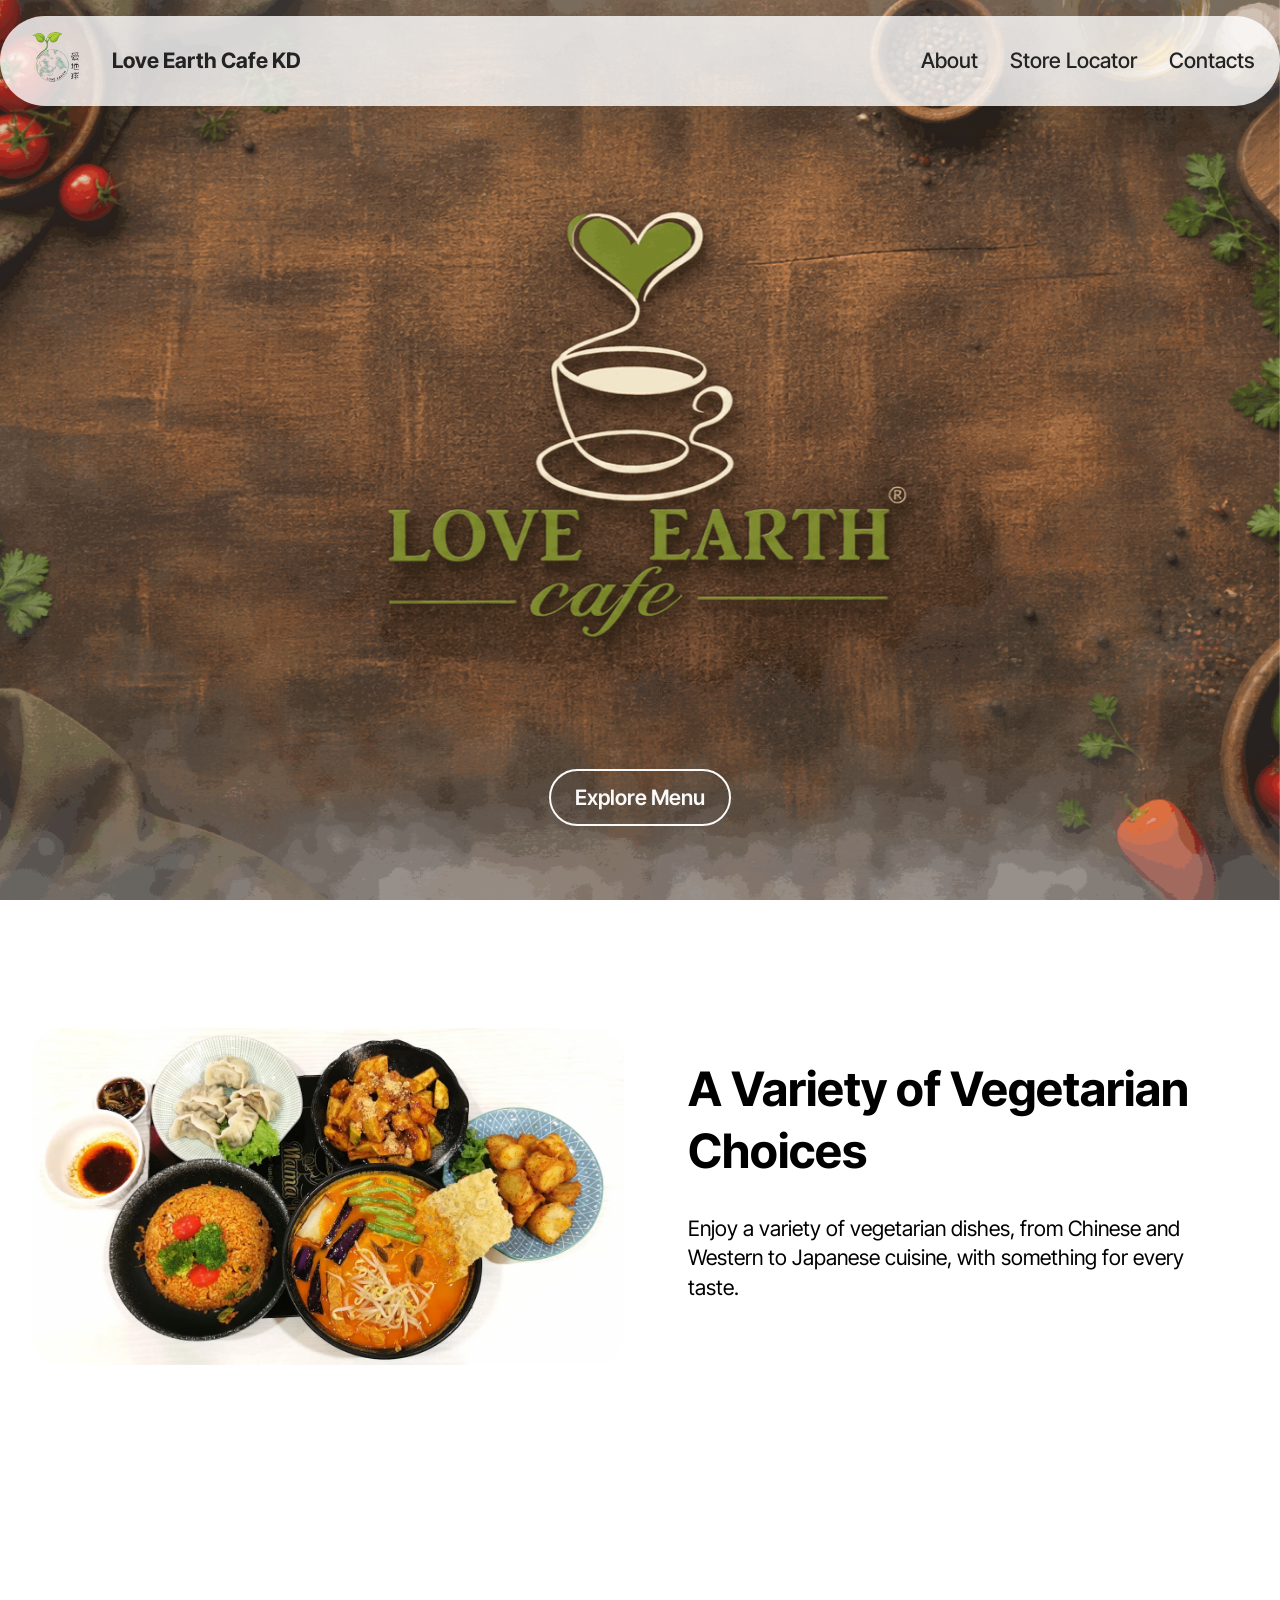
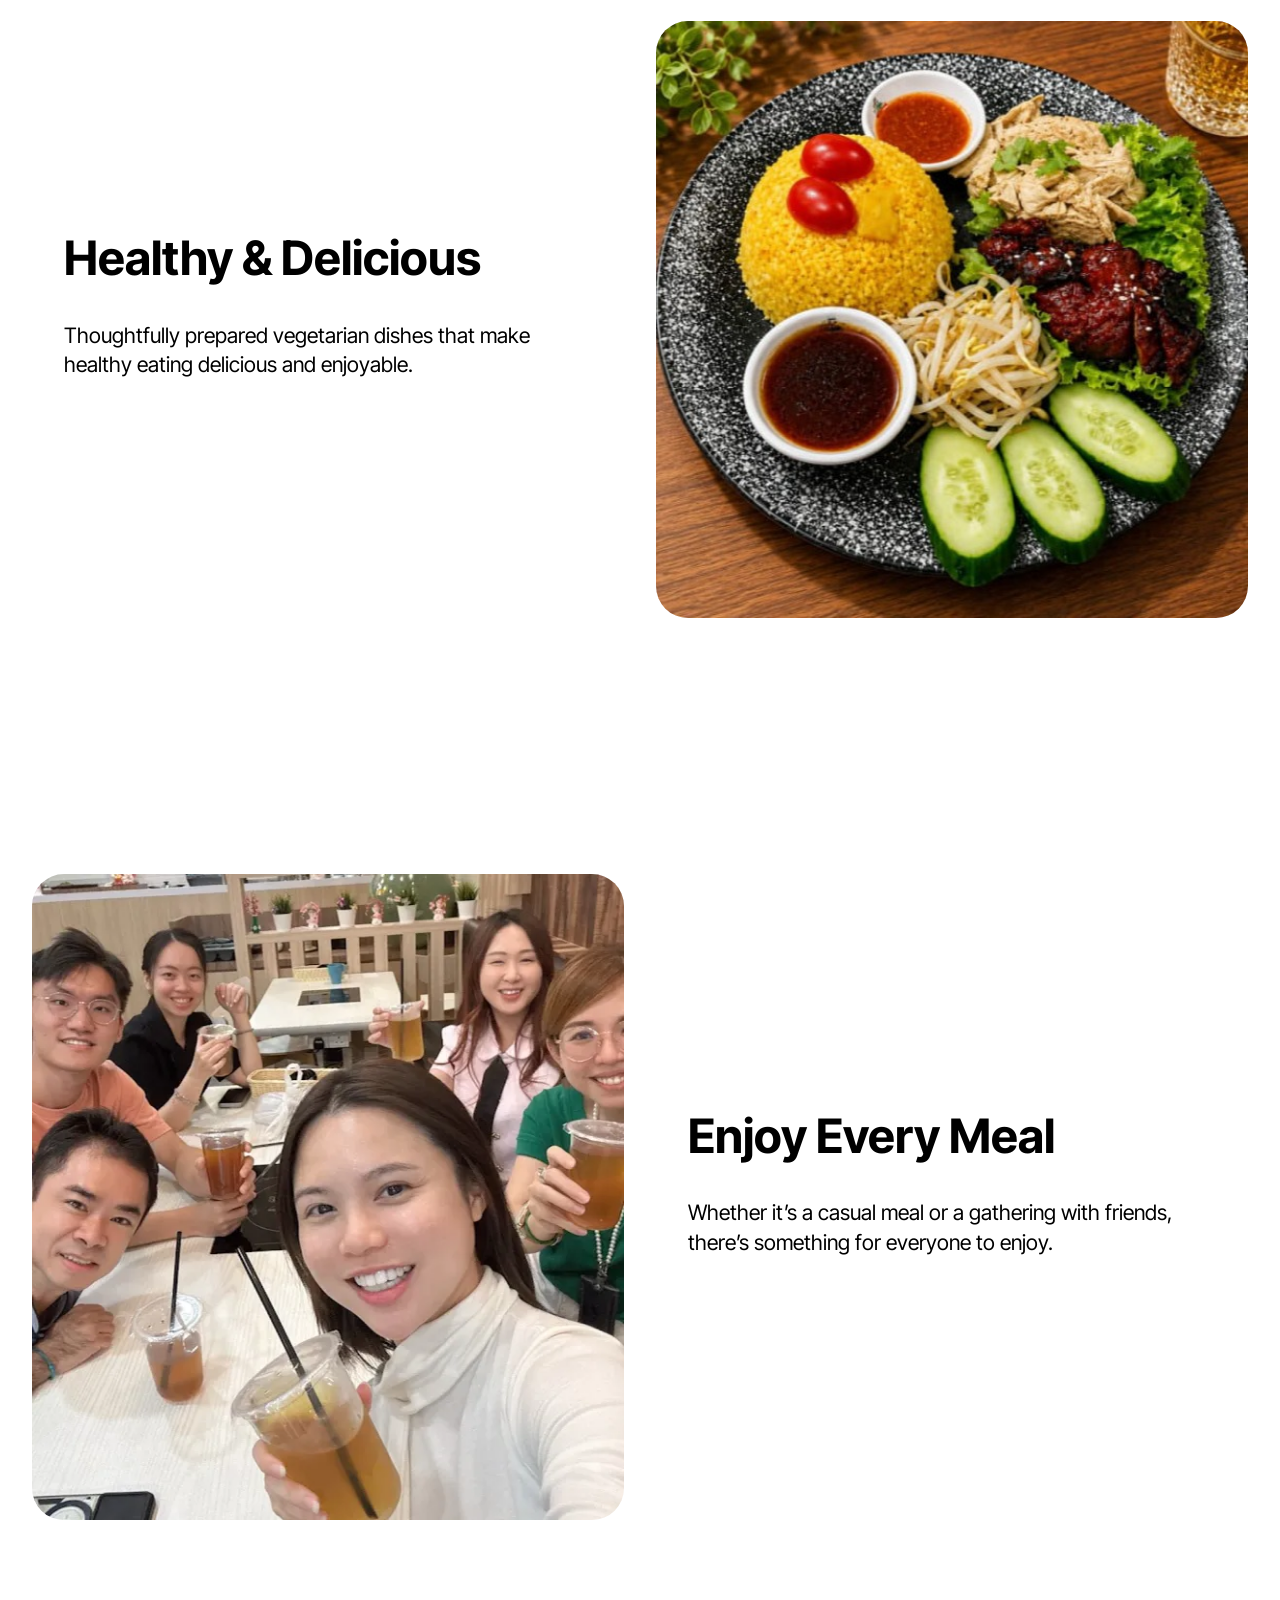
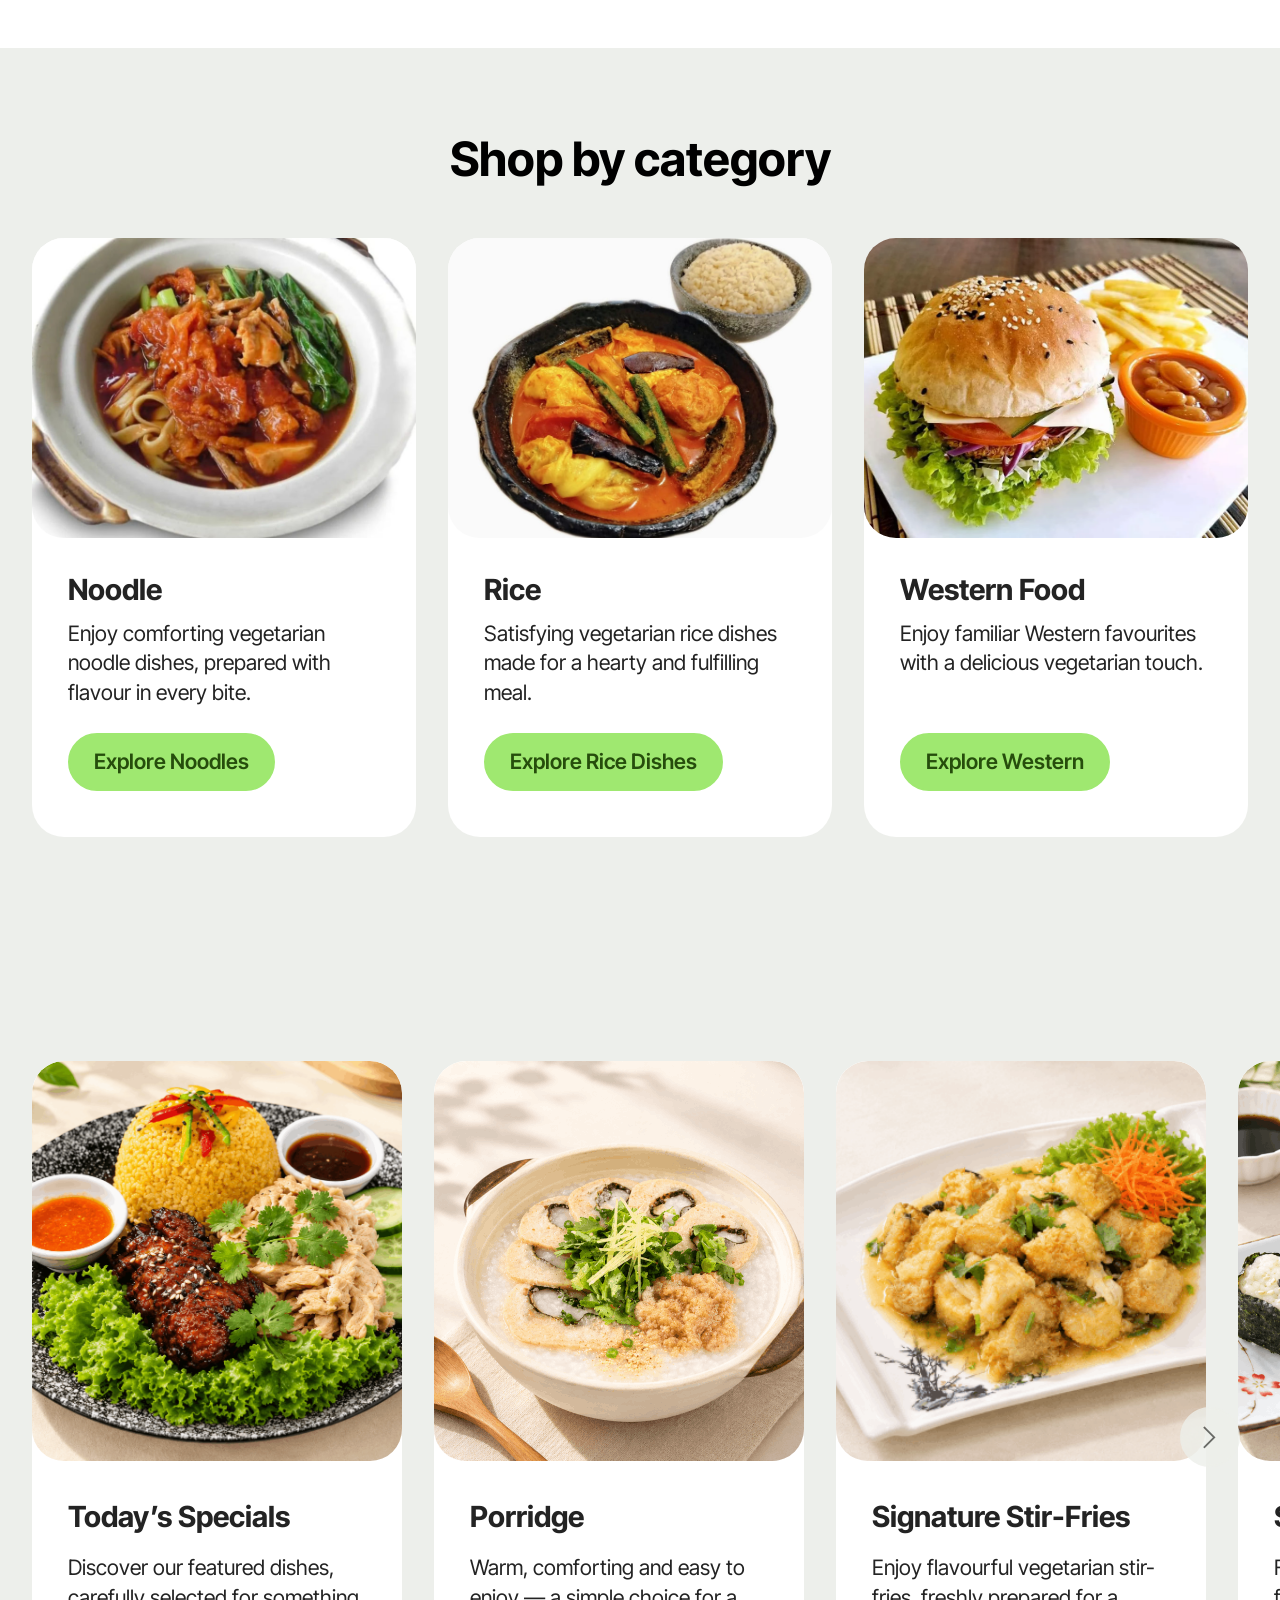
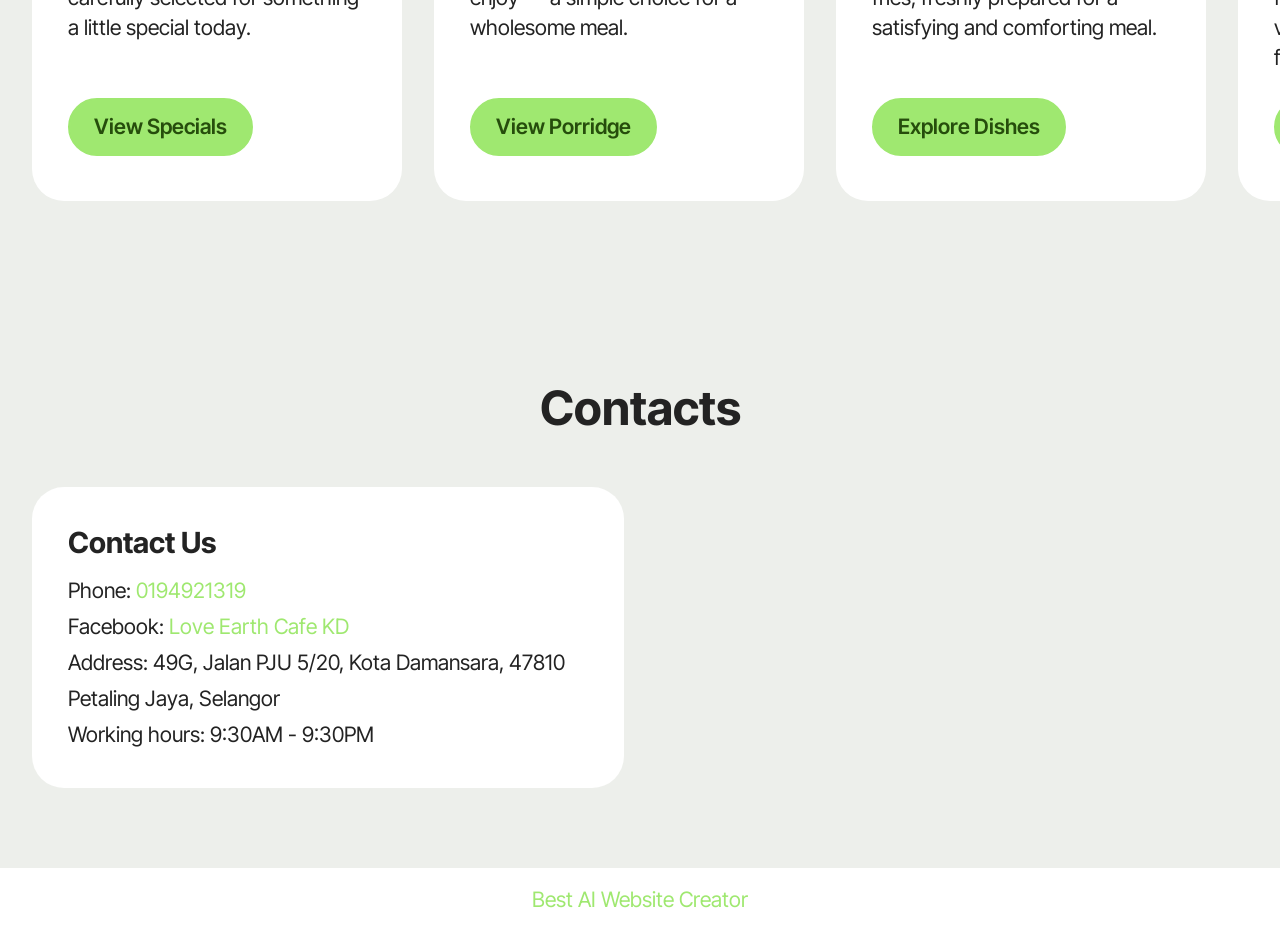
==== commit dc15e075: "create github pages" ====
--- a/index.html
+++ b/index.html
@@ -20,7 +20,7 @@
   <noscript><link rel="stylesheet" href="https://fonts.googleapis.com/css?family=Lato:100,100i,300,300i,400,400i,700,700i,900,900i&display=swap"></noscript>
   <link rel="preload" href="https://fonts.googleapis.com/css?family=Inter+Tight:100,200,300,400,500,600,700,800,900,100i,200i,300i,400i,500i,600i,700i,800i,900i&display=swap" as="style" onload="this.onload=null;this.rel='stylesheet'">
   <noscript><link rel="stylesheet" href="https://fonts.googleapis.com/css?family=Inter+Tight:100,200,300,400,500,600,700,800,900,100i,200i,300i,400i,500i,600i,700i,800i,900i&display=swap"></noscript>
-  <link rel="preload" as="style" href="assets/mobirise/css/mbr-additional.css?v=6jMCL7"><link rel="stylesheet" href="assets/mobirise/css/mbr-additional.css?v=6jMCL7" type="text/css">
+  <link rel="preload" as="style" href="assets/mobirise/css/mbr-additional.css?v=WdnJNl"><link rel="stylesheet" href="assets/mobirise/css/mbr-additional.css?v=WdnJNl" type="text/css">
 
   
   
@@ -418,7 +418,7 @@
             </div>
         </div>
     </div>
-</section><section class="display-7" style="padding: 0;align-items: center;justify-content: center;flex-wrap: wrap;    align-content: center;display: flex;position: relative;height: 4rem;"><a href="https://mobiri.se/5185891" style="flex: 1 1;height: 4rem;position: absolute;width: 100%;z-index: 1;"><img alt="" style="height: 4rem;" src="[data-uri]"></a><p style="margin: 0;text-align: center;" class="display-7">&#8204;</p><a style="z-index:1" href="https://mobirise.com/html-builder.html">HTML Maker</a></section><script src="assets/bootstrap/js/bootstrap.bundle.min.js"></script>  <script src="assets/parallax/jarallax.js"></script>  <script src="assets/smoothscroll/smooth-scroll.js"></script>  <script src="assets/ytplayer/index.js"></script>  <script src="assets/dropdown/js/navbar-dropdown.js"></script>  <script src="assets/embla/embla.min.js"></script>  <script src="assets/embla/script.js"></script>  <script src="assets/theme/js/script.js"></script>  
+</section><section class="display-7" style="padding: 0;align-items: center;justify-content: center;flex-wrap: wrap;    align-content: center;display: flex;position: relative;height: 4rem;"><a href="https://mobiri.se/5185891" style="flex: 1 1;height: 4rem;position: absolute;width: 100%;z-index: 1;"><img alt="" style="height: 4rem;" src="[data-uri]"></a><p style="margin: 0;text-align: center;" class="display-7">&#8204;</p><a style="z-index:1" href="https://mobirise.com/builder/ai-website-creator.html">Best AI Website Creator</a></section><script src="assets/bootstrap/js/bootstrap.bundle.min.js"></script>  <script src="assets/parallax/jarallax.js"></script>  <script src="assets/smoothscroll/smooth-scroll.js"></script>  <script src="assets/ytplayer/index.js"></script>  <script src="assets/dropdown/js/navbar-dropdown.js"></script>  <script src="assets/embla/embla.min.js"></script>  <script src="assets/embla/script.js"></script>  <script src="assets/theme/js/script.js"></script>  
   
   
 </body>
--- a/assets/web/assets/mobirise-icons2/mobirise2.css
+++ b/assets/web/assets/mobirise-icons2/mobirise2.css
@@ -0,0 +1,499 @@
+@font-face {
+  font-family: 'Moririse2';
+  font-display: swap;
+  src:  url('mobirise2.eot?f2bix4');
+  src:  url('mobirise2.eot?f2bix4#iefix') format('embedded-opentype'),
+    url('mobirise2.woff2?f2bix4') format('woff2'),
+    url('mobirise2.woff?f2bix4') format('woff'),
+    url('mobirise2.ttf?f2bix4') format('truetype'),
+    url('mobirise2.svg?f2bix4#mobirise2') format('svg');
+  font-weight: normal;
+  font-style: normal;
+}
+
+[class^="mobi-"], [class*=" mobi-"] {
+  /* use !important to prevent issues with browser extensions that change fonts */
+  font-family: 'Moririse2' !important;
+  speak: none;
+  font-style: normal;
+  font-weight: normal;
+  font-variant: normal;
+  text-transform: none;
+  line-height: 1;
+
+  /* Better Font Rendering =========== */
+  -webkit-font-smoothing: antialiased;
+  -moz-osx-font-smoothing: grayscale;
+}
+
+.mobi-mbri-add-submenu:before {
+  content: "\e900";
+}
+.mobi-mbri-alert:before {
+  content: "\e901";
+}
+.mobi-mbri-align-center:before {
+  content: "\e902";
+}
+.mobi-mbri-align-justify:before {
+  content: "\e903";
+}
+.mobi-mbri-align-left:before {
+  content: "\e904";
+}
+.mobi-mbri-align-right:before {
+  content: "\e905";
+}
+.mobi-mbri-android:before {
+  content: "\e906";
+}
+.mobi-mbri-apple:before {
+  content: "\e907";
+}
+.mobi-mbri-arrow-down:before {
+  content: "\e908";
+}
+.mobi-mbri-arrow-next:before {
+  content: "\e909";
+}
+.mobi-mbri-arrow-prev:before {
+  content: "\e90a";
+}
+.mobi-mbri-arrow-up:before {
+  content: "\e90b";
+}
+.mobi-mbri-bold:before {
+  content: "\e90c";
+}
+.mobi-mbri-bookmark:before {
+  content: "\e90d";
+}
+.mobi-mbri-bootstrap:before {
+  content: "\e90e";
+}
+.mobi-mbri-briefcase:before {
+  content: "\e90f";
+}
+.mobi-mbri-browse:before {
+  content: "\e910";
+}
+.mobi-mbri-bulleted-list:before {
+  content: "\e911";
+}
+.mobi-mbri-calendar:before {
+  content: "\e912";
+}
+.mobi-mbri-camera:before {
+  content: "\e913";
+}
+.mobi-mbri-cart-add:before {
+  content: "\e914";
+}
+.mobi-mbri-cart-full:before {
+  content: "\e915";
+}
+.mobi-mbri-cash:before {
+  content: "\e916";
+}
+.mobi-mbri-change-style:before {
+  content: "\e917";
+}
+.mobi-mbri-chat:before {
+  content: "\e918";
+}
+.mobi-mbri-clock:before {
+  content: "\e919";
+}
+.mobi-mbri-close:before {
+  content: "\e91a";
+}
+.mobi-mbri-cloud:before {
+  content: "\e91b";
+}
+.mobi-mbri-code:before {
+  content: "\e91c";
+}
+.mobi-mbri-contact-form:before {
+  content: "\e91d";
+}
+.mobi-mbri-credit-card:before {
+  content: "\e91e";
+}
+.mobi-mbri-cursor-click:before {
+  content: "\e91f";
+}
+.mobi-mbri-cust-feedback:before {
+  content: "\e920";
+}
+.mobi-mbri-database:before {
+  content: "\e921";
+}
+.mobi-mbri-delivery:before {
+  content: "\e922";
+}
+.mobi-mbri-desktop:before {
+  content: "\e923";
+}
+.mobi-mbri-devices:before {
+  content: "\e924";
+}
+.mobi-mbri-down:before {
+  content: "\e925";
+}
+.mobi-mbri-download-2:before {
+  content: "\e926";
+}
+.mobi-mbri-download:before {
+  content: "\e927";
+}
+.mobi-mbri-drag-n-drop-2:before {
+  content: "\e928";
+}
+.mobi-mbri-drag-n-drop:before {
+  content: "\e929";
+}
+.mobi-mbri-edit-2:before {
+  content: "\e92a";
+}
+.mobi-mbri-edit:before {
+  content: "\e92b";
+}
+.mobi-mbri-error:before {
+  content: "\e92c";
+}
+.mobi-mbri-extension:before {
+  content: "\e92d";
+}
+.mobi-mbri-features:before {
+  content: "\e92e";
+}
+.mobi-mbri-file:before {
+  content: "\e92f";
+}
+.mobi-mbri-flag:before {
+  content: "\e930";
+}
+.mobi-mbri-folder:before {
+  content: "\e931";
+}
+.mobi-mbri-gift:before {
+  content: "\e932";
+}
+.mobi-mbri-github:before {
+  content: "\e933";
+}
+.mobi-mbri-globe-2:before {
+  content: "\e934";
+}
+.mobi-mbri-globe:before {
+  content: "\e935";
+}
+.mobi-mbri-growing-chart:before {
+  content: "\e936";
+}
+.mobi-mbri-hearth:before {
+  content: "\e937";
+}
+.mobi-mbri-help:before {
+  content: "\e938";
+}
+.mobi-mbri-home:before {
+  content: "\e939";
+}
+.mobi-mbri-hot-cup:before {
+  content: "\e93a";
+}
+.mobi-mbri-idea:before {
+  content: "\e93b";
+}
+.mobi-mbri-image-gallery:before {
+  content: "\e93c";
+}
+.mobi-mbri-image-slider:before {
+  content: "\e93d";
+}
+.mobi-mbri-info:before {
+  content: "\e93e";
+}
+.mobi-mbri-italic:before {
+  content: "\e93f";
+}
+.mobi-mbri-key:before {
+  content: "\e940";
+}
+.mobi-mbri-laptop:before {
+  content: "\e941";
+}
+.mobi-mbri-layers:before {
+  content: "\e942";
+}
+.mobi-mbri-left-right:before {
+  content: "\e943";
+}
+.mobi-mbri-left:before {
+  content: "\e944";
+}
+.mobi-mbri-letter:before {
+  content: "\e945";
+}
+.mobi-mbri-like:before {
+  content: "\e946";
+}
+.mobi-mbri-link:before {
+  content: "\e947";
+}
+.mobi-mbri-lock:before {
+  content: "\e948";
+}
+.mobi-mbri-login:before {
+  content: "\e949";
+}
+.mobi-mbri-logout:before {
+  content: "\e94a";
+}
+.mobi-mbri-magic-stick:before {
+  content: "\e94b";
+}
+.mobi-mbri-map-pin:before {
+  content: "\e94c";
+}
+.mobi-mbri-menu:before {
+  content: "\e94d";
+}
+.mobi-mbri-mobile-2:before {
+  content: "\e94e";
+}
+.mobi-mbri-mobile-horizontal:before {
+  content: "\e94f";
+}
+.mobi-mbri-mobile:before {
+  content: "\e950";
+}
+.mobi-mbri-mobirise:before {
+  content: "\e951";
+}
+.mobi-mbri-more-horizontal:before {
+  content: "\e952";
+}
+.mobi-mbri-more-vertical:before {
+  content: "\e953";
+}
+.mobi-mbri-music:before {
+  content: "\e954";
+}
+.mobi-mbri-new-file:before {
+  content: "\e955";
+}
+.mobi-mbri-numbered-list:before {
+  content: "\e956";
+}
+.mobi-mbri-opened-folder:before {
+  content: "\e957";
+}
+.mobi-mbri-pages:before {
+  content: "\e958";
+}
+.mobi-mbri-paper-plane:before {
+  content: "\e959";
+}
+.mobi-mbri-paperclip:before {
+  content: "\e95a";
+}
+.mobi-mbri-phone:before {
+  content: "\e95b";
+}
+.mobi-mbri-photo:before {
+  content: "\e95c";
+}
+.mobi-mbri-photos:before {
+  content: "\e95d";
+}
+.mobi-mbri-pin:before {
+  content: "\e95e";
+}
+.mobi-mbri-play:before {
+  content: "\e95f";
+}
+.mobi-mbri-plus:before {
+  content: "\e960";
+}
+.mobi-mbri-preview:before {
+  content: "\e961";
+}
+.mobi-mbri-print:before {
+  content: "\e962";
+}
+.mobi-mbri-protect:before {
+  content: "\e963";
+}
+.mobi-mbri-question:before {
+  content: "\e964";
+}
+.mobi-mbri-quote-left:before {
+  content: "\e965";
+}
+.mobi-mbri-quote-right:before {
+  content: "\e966";
+}
+.mobi-mbri-redo:before {
+  content: "\e967";
+}
+.mobi-mbri-refresh:before {
+  content: "\e968";
+}
+.mobi-mbri-responsive-2:before {
+  content: "\e969";
+}
+.mobi-mbri-responsive:before {
+  content: "\e96a";
+}
+.mobi-mbri-right:before {
+  content: "\e96b";
+}
+.mobi-mbri-rocket:before {
+  content: "\e96c";
+}
+.mobi-mbri-sad-face:before {
+  content: "\e96d";
+}
+.mobi-mbri-sale:before {
+  content: "\e96e";
+}
+.mobi-mbri-save:before {
+  content: "\e96f";
+}
+.mobi-mbri-search:before {
+  content: "\e970";
+}
+.mobi-mbri-setting-2:before {
+  content: "\e971";
+}
+.mobi-mbri-setting-3:before {
+  content: "\e972";
+}
+.mobi-mbri-setting:before {
+  content: "\e973";
+}
+.mobi-mbri-share:before {
+  content: "\e974";
+}
+.mobi-mbri-shopping-bag:before {
+  content: "\e975";
+}
+.mobi-mbri-shopping-basket:before {
+  content: "\e976";
+}
+.mobi-mbri-shopping-cart:before {
+  content: "\e977";
+}
+.mobi-mbri-sites:before {
+  content: "\e978";
+}
+.mobi-mbri-smile-face:before {
+  content: "\e979";
+}
+.mobi-mbri-speed:before {
+  content: "\e97a";
+}
+.mobi-mbri-star:before {
+  content: "\e97b";
+}
+.mobi-mbri-success:before {
+  content: "\e97c";
+}
+.mobi-mbri-sun:before {
+  content: "\e97d";
+}
+.mobi-mbri-sun2:before {
+  content: "\e97e";
+}
+.mobi-mbri-tablet-vertical:before {
+  content: "\e97f";
+}
+.mobi-mbri-tablet:before {
+  content: "\e980";
+}
+.mobi-mbri-target:before {
+  content: "\e981";
+}
+.mobi-mbri-timer:before {
+  content: "\e982";
+}
+.mobi-mbri-to-ftp:before {
+  content: "\e983";
+}
+.mobi-mbri-to-local-drive:before {
+  content: "\e984";
+}
+.mobi-mbri-touch-swipe:before {
+  content: "\e985";
+}
+.mobi-mbri-touch:before {
+  content: "\e986";
+}
+.mobi-mbri-trash:before {
+  content: "\e987";
+}
+.mobi-mbri-underline:before {
+  content: "\e988";
+}
+.mobi-mbri-undo:before {
+  content: "\e989";
+}
+.mobi-mbri-unlink:before {
+  content: "\e98a";
+}
+.mobi-mbri-unlock:before {
+  content: "\e98b";
+}
+.mobi-mbri-up-down:before {
+  content: "\e98c";
+}
+.mobi-mbri-up:before {
+  content: "\e98d";
+}
+.mobi-mbri-update:before {
+  content: "\e98e";
+}
+.mobi-mbri-upload-2:before {
+  content: "\e98f";
+}
+.mobi-mbri-upload:before {
+  content: "\e990";
+}
+.mobi-mbri-user-2:before {
+  content: "\e991";
+}
+.mobi-mbri-user:before {
+  content: "\e992";
+}
+.mobi-mbri-users:before {
+  content: "\e993";
+}
+.mobi-mbri-video-play:before {
+  content: "\e994";
+}
+.mobi-mbri-video:before {
+  content: "\e995";
+}
+.mobi-mbri-watch:before {
+  content: "\e996";
+}
+.mobi-mbri-website-theme-2:before {
+  content: "\e997";
+}
+.mobi-mbri-website-theme:before {
+  content: "\e998";
+}
+.mobi-mbri-wifi:before {
+  content: "\e999";
+}
+.mobi-mbri-windows:before {
+  content: "\e99a";
+}
+.mobi-mbri-zoom-in:before {
+  content: "\e99b";
+}
+.mobi-mbri-zoom-out:before {
+  content: "\e99c";
+}
--- a/assets/parallax/jarallax.css
+++ b/assets/parallax/jarallax.css
@@ -0,0 +1,15 @@
+.jarallax {
+    position: relative;
+    z-index: 0;
+}
+.jarallax > .jarallax-img {
+    position: absolute;
+    object-fit: cover;
+    /* support for plugin https://github.com/bfred-it/object-fit-images */
+    font-family: 'object-fit: cover;';
+    top: 0;
+    left: 0;
+    width: 100%;
+    height: 100%;
+    z-index: -1;
+}
--- a/assets/dropdown/css/style.css
+++ b/assets/dropdown/css/style.css
@@ -0,0 +1,265 @@
+.navbar-dropdown {
+  left: 0;
+  padding: 0;
+  position: absolute;
+  right: 0;
+  top: 0;
+  transition: all 0.45s ease;
+  z-index: 1030;
+  background: #282828; }
+  .navbar-dropdown .navbar-logo {
+    margin-right: 0.8rem;
+    transition: margin 0.3s ease-in-out;
+    vertical-align: middle; }
+    .navbar-dropdown .navbar-logo img {
+      height: 3.125rem;
+      transition: all 0.3s ease-in-out; }
+    .navbar-dropdown .navbar-logo.mbr-iconfont {
+      font-size: 3.125rem;
+      line-height: 3.125rem; }
+  .navbar-dropdown .navbar-caption {
+    font-weight: 700;
+    white-space: normal;
+    vertical-align: -4px;
+    line-height: 3.125rem !important; }
+    .navbar-dropdown .navbar-caption, .navbar-dropdown .navbar-caption:hover {
+      color: inherit;
+      text-decoration: none; }
+  .navbar-dropdown .mbr-iconfont + .navbar-caption {
+    vertical-align: -1px; }
+  .navbar-dropdown.navbar-fixed-top {
+    position: fixed; }
+  .navbar-dropdown .navbar-brand span {
+    vertical-align: -4px; }
+  .navbar-dropdown.bg-color.transparent {
+    background: none; }
+  .navbar-dropdown.navbar-short .navbar-brand {
+    padding: 0.625rem 0; }
+    .navbar-dropdown.navbar-short .navbar-brand span {
+      vertical-align: -1px; }
+  .navbar-dropdown.navbar-short .navbar-caption {
+    line-height: 2.375rem !important;
+    vertical-align: -2px; }
+  .navbar-dropdown.navbar-short .navbar-logo {
+    margin-right: 0.5rem; }
+    .navbar-dropdown.navbar-short .navbar-logo img {
+      height: 2.375rem; }
+    .navbar-dropdown.navbar-short .navbar-logo.mbr-iconfont {
+      font-size: 2.375rem;
+      line-height: 2.375rem; }
+  .navbar-dropdown.navbar-short .mbr-table-cell {
+    height: 3.625rem; }
+  .navbar-dropdown .navbar-close {
+    left: 0.6875rem;
+    position: fixed;
+    top: 0.75rem;
+    z-index: 1000; }
+  .navbar-dropdown .hamburger-icon {
+    content: "";
+    display: inline-block;
+    vertical-align: middle;
+    width: 16px;
+    -webkit-box-shadow: 0 -6px 0 1px #282828,0 0 0 1px #282828,0 6px 0 1px #282828;
+    -moz-box-shadow: 0 -6px 0 1px #282828,0 0 0 1px #282828,0 6px 0 1px #282828;
+    box-shadow: 0 -6px 0 1px #282828,0 0 0 1px #282828,0 6px 0 1px #282828; }
+
+.dropdown-menu .dropdown-toggle[data-toggle="dropdown-submenu"]::after {
+  border-bottom: 0.35em solid transparent;
+  border-left: 0.35em solid;
+  border-right: 0;
+  border-top: 0.35em solid transparent;
+  margin-left: 0.3rem; }
+
+.dropdown-menu .dropdown-item:focus {
+  outline: 0; }
+
+.nav-dropdown {
+  font-size: 0.75rem;
+  font-weight: 500;
+  height: auto !important; }
+  .nav-dropdown .nav-btn {
+    padding-left: 1rem; }
+  .nav-dropdown .link {
+    margin: .667em 1.667em;
+    font-weight: 500;
+    padding: 0;
+    transition: color .2s ease-in-out; }
+    .nav-dropdown .link.dropdown-toggle {
+      margin-right: 2.583em; }
+      .nav-dropdown .link.dropdown-toggle::after {
+        margin-left: .25rem;
+        border-top: 0.35em solid;
+        border-right: 0.35em solid transparent;
+        border-left: 0.35em solid transparent;
+        border-bottom: 0; }
+      .nav-dropdown .link.dropdown-toggle[aria-expanded="true"] {
+        margin: 0;
+        padding: 0.667em 3.263em  0.667em 1.667em; }
+  .nav-dropdown .link::after,
+  .nav-dropdown .dropdown-item::after {
+    color: inherit; }
+  .nav-dropdown .btn {
+    font-size: 0.75rem;
+    font-weight: 700;
+    letter-spacing: 0;
+    margin-bottom: 0;
+    padding-left: 1.25rem;
+    padding-right: 1.25rem; }
+  .nav-dropdown .dropdown-menu {
+    border-radius: 0;
+    border: 0;
+    left: 0;
+    margin: 0;
+    padding-bottom: 1.25rem;
+    padding-top: 1.25rem;
+    position: relative; }
+  .nav-dropdown .dropdown-submenu {
+    margin-left: 0.125rem;
+    top: 0; }
+  .nav-dropdown .dropdown-item {
+    font-weight: 500;
+    line-height: 2;
+    padding: 0.3846em 4.615em 0.3846em 1.5385em;
+    position: relative;
+    transition: color .2s ease-in-out, background-color .2s ease-in-out; }
+    .nav-dropdown .dropdown-item::after {
+      margin-top: -0.3077em;
+      position: absolute;
+      right: 1.1538em;
+      top: 50%; }
+    .nav-dropdown .dropdown-item:focus, .nav-dropdown .dropdown-item:hover {
+      background: none; }
+
+@media (max-width: 767px) {
+  .nav-dropdown.navbar-toggleable-sm {
+    bottom: 0;
+    display: none;
+    left: 0;
+    overflow-x: hidden;
+    position: fixed;
+    top: 0;
+    transform: translateX(-100%);
+    -ms-transform: translateX(-100%);
+    -webkit-transform: translateX(-100%);
+    width: 18.75rem;
+    z-index: 999; } }
+.nav-dropdown.navbar-toggleable-xl {
+  bottom: 0;
+  display: none;
+  left: 0;
+  overflow-x: hidden;
+  position: fixed;
+  top: 0;
+  transform: translateX(-100%);
+  -ms-transform: translateX(-100%);
+  -webkit-transform: translateX(-100%);
+  width: 18.75rem;
+  z-index: 999; }
+
+.nav-dropdown-sm {
+  display: block !important;
+  overflow-x: hidden;
+  overflow: auto;
+  padding-top: 3.875rem; }
+  .nav-dropdown-sm::after {
+    content: "";
+    display: block;
+    height: 3rem;
+    width: 100%; }
+  .nav-dropdown-sm.collapse.in ~ .navbar-close {
+    display: block !important; }
+  .nav-dropdown-sm.collapsing, .nav-dropdown-sm.collapse.in {
+    transform: translateX(0);
+    -ms-transform: translateX(0);
+    -webkit-transform: translateX(0);
+    transition: all 0.25s ease-out;
+    -webkit-transition: all 0.25s ease-out;
+    background: #282828; }
+  .nav-dropdown-sm.collapsing[aria-expanded="false"] {
+    transform: translateX(-100%);
+    -ms-transform: translateX(-100%);
+    -webkit-transform: translateX(-100%); }
+  .nav-dropdown-sm .nav-item {
+    display: block;
+    margin-left: 0 !important;
+    padding-left: 0; }
+  .nav-dropdown-sm .link,
+  .nav-dropdown-sm .dropdown-item {
+    border-top: 1px dotted rgba(255, 255, 255, 0.1);
+    font-size: 0.8125rem;
+    line-height: 1.6;
+    margin: 0 !important;
+    padding: 0.875rem 2.4rem 0.875rem 1.5625rem !important;
+    position: relative;
+    white-space: normal; }
+    .nav-dropdown-sm .link:focus, .nav-dropdown-sm .link:hover,
+    .nav-dropdown-sm .dropdown-item:focus,
+    .nav-dropdown-sm .dropdown-item:hover {
+      background: rgba(0, 0, 0, 0.2) !important;
+      color: #c0a375; }
+  .nav-dropdown-sm .nav-btn {
+    position: relative;
+    padding: 1.5625rem 1.5625rem 0 1.5625rem; }
+    .nav-dropdown-sm .nav-btn::before {
+      border-top: 1px dotted rgba(255, 255, 255, 0.1);
+      content: "";
+      left: 0;
+      position: absolute;
+      top: 0;
+      width: 100%; }
+    .nav-dropdown-sm .nav-btn + .nav-btn {
+      padding-top: 0.625rem; }
+      .nav-dropdown-sm .nav-btn + .nav-btn::before {
+        display: none; }
+  .nav-dropdown-sm .btn {
+    padding: 0.625rem 0; }
+  .nav-dropdown-sm .dropdown-toggle[data-toggle="dropdown-submenu"]::after {
+    margin-left: .25rem;
+    border-top: 0.35em solid;
+    border-right: 0.35em solid transparent;
+    border-left: 0.35em solid transparent;
+    border-bottom: 0; }
+  .nav-dropdown-sm .dropdown-toggle[data-toggle="dropdown-submenu"][aria-expanded="true"]::after {
+    border-top: 0;
+    border-right: 0.35em solid transparent;
+    border-left: 0.35em solid transparent;
+    border-bottom: 0.35em solid; }
+  .nav-dropdown-sm .dropdown-menu {
+    margin: 0;
+    padding: 0;
+    position: relative;
+    top: 0;
+    left: 0;
+    width: 100%;
+    border: 0;
+    float: none;
+    border-radius: 0;
+    background: none; }
+  .nav-dropdown-sm .dropdown-submenu {
+    left: 100%;
+    margin-left: 0.125rem;
+    margin-top: -1.25rem;
+    top: 0; }
+
+.navbar-toggleable-sm .nav-dropdown .dropdown-menu {
+  position: absolute; }
+
+.navbar-toggleable-sm .nav-dropdown .dropdown-submenu {
+  left: 100%;
+  margin-left: 0.125rem;
+  margin-top: -1.25rem;
+  top: 0; }
+
+.navbar-toggleable-sm.opened .nav-dropdown .dropdown-menu {
+  position: relative; }
+
+.navbar-toggleable-sm.opened .nav-dropdown .dropdown-submenu {
+  left: 0;
+  margin-left: 00rem;
+  margin-top: 0rem;
+  top: 0; }
+
+.is-builder .nav-dropdown.collapsing {
+  transition: none !important; }
+
+
--- a/assets/theme/css/style.css
+++ b/assets/theme/css/style.css
@@ -0,0 +1,965 @@
+@charset "UTF-8";
+section {
+  background-color: #ffffff;
+}
+
+body {
+  font-style: normal;
+  line-height: 1.5;
+  font-weight: 400;
+  color: #232323;
+  position: relative;
+}
+
+button {
+  background-color: transparent;
+  border-color: transparent;
+}
+
+.embla__button,
+.carousel-control {
+  background-color: #edefea !important;
+  opacity: 0.8 !important;
+  color: #464845 !important;
+  border-color: #edefea !important;
+}
+
+.carousel .close,
+.modalWindow .close {
+  background-color: #edefea !important;
+  color: #464845 !important;
+  border-color: #edefea !important;
+  opacity: 0.8 !important;
+}
+
+.carousel .close:hover,
+.modalWindow .close:hover {
+  opacity: 1 !important;
+}
+
+.carousel-indicators li {
+  background-color: #edefea !important;
+  border: 2px solid #464845 !important;
+}
+
+.carousel-indicators li:hover,
+.carousel-indicators li:active {
+  opacity: 0.8 !important;
+}
+
+.embla__button:hover,
+.carousel-control:hover {
+  background-color: #edefea !important;
+  opacity: 1 !important;
+}
+
+.modalWindow-video-container {
+  height: 80%;
+}
+
+section,
+.container,
+.container-fluid {
+  position: relative;
+  word-wrap: break-word;
+}
+
+a.mbr-iconfont:hover {
+  text-decoration: none;
+}
+
+.article .lead p,
+.article .lead ul,
+.article .lead ol,
+.article .lead pre,
+.article .lead blockquote {
+  margin-bottom: 0;
+}
+
+a {
+  font-style: normal;
+  font-weight: 400;
+  cursor: pointer;
+}
+a, a:hover {
+  text-decoration: none;
+}
+
+.mbr-section-title {
+  font-style: normal;
+  line-height: 1.3;
+}
+
+.mbr-section-subtitle {
+  line-height: 1.3;
+}
+
+.mbr-text {
+  font-style: normal;
+  line-height: 1.7;
+}
+
+h1,
+h2,
+h3,
+h4,
+h5,
+h6,
+.display-1,
+.display-2,
+.display-4,
+.display-5,
+.display-7,
+span,
+p,
+a {
+  line-height: 1;
+  word-break: break-word;
+  word-wrap: break-word;
+  font-weight: 400;
+}
+
+b,
+strong {
+  font-weight: bold;
+}
+
+input:-webkit-autofill, input:-webkit-autofill:hover, input:-webkit-autofill:focus, input:-webkit-autofill:active {
+  transition-delay: 9999s;
+  -webkit-transition-property: background-color, color;
+  transition-property: background-color, color;
+}
+
+textarea[type=hidden] {
+  display: none;
+}
+
+section {
+  background-position: 50% 50%;
+  background-repeat: no-repeat;
+  background-size: cover;
+}
+section .mbr-background-video,
+section .mbr-background-video-preview {
+  position: absolute;
+  bottom: 0;
+  left: 0;
+  right: 0;
+  top: 0;
+}
+
+.hidden {
+  visibility: hidden;
+}
+
+.mbr-z-index20 {
+  z-index: 20;
+}
+
+/*! Base colors */
+.mbr-white {
+  color: #ffffff;
+}
+
+.mbr-black {
+  color: #111111;
+}
+
+.mbr-bg-white {
+  background-color: #ffffff;
+}
+
+.mbr-bg-black {
+  background-color: #000000;
+}
+
+/*! Text-aligns */
+.align-left {
+  text-align: left;
+}
+
+.align-center {
+  text-align: center;
+}
+
+.align-right {
+  text-align: right;
+}
+
+/*! Font-weight  */
+.mbr-light {
+  font-weight: 300;
+}
+
+.mbr-regular {
+  font-weight: 400;
+}
+
+.mbr-semibold {
+  font-weight: 500;
+}
+
+.mbr-bold {
+  font-weight: 700;
+}
+
+/*! Media  */
+.media-content {
+  flex-basis: 100%;
+}
+
+.media-container-row {
+  display: flex;
+  flex-direction: row;
+  flex-wrap: wrap;
+  justify-content: center;
+  align-content: center;
+  align-items: start;
+}
+.media-container-row .media-size-item {
+  width: 400px;
+}
+
+.media-container-column {
+  display: flex;
+  flex-direction: column;
+  flex-wrap: wrap;
+  justify-content: center;
+  align-content: center;
+  align-items: stretch;
+}
+.media-container-column > * {
+  width: 100%;
+}
+
+@media (min-width: 992px) {
+  .media-container-row {
+    flex-wrap: nowrap;
+  }
+}
+figure {
+  margin-bottom: 0;
+  overflow: hidden;
+}
+
+figure[mbr-media-size] {
+  transition: width 0.1s;
+}
+
+img,
+iframe {
+  display: block;
+  width: 100%;
+}
+
+.card {
+  background-color: transparent;
+  border: none;
+}
+
+.card-box {
+  width: 100%;
+}
+
+.card-img {
+  text-align: center;
+  flex-shrink: 0;
+  -webkit-flex-shrink: 0;
+}
+
+.media {
+  max-width: 100%;
+  margin: 0 auto;
+}
+
+.mbr-figure {
+  align-self: center;
+}
+
+.media-container > div {
+  max-width: 100%;
+}
+
+.mbr-figure img,
+.card-img img {
+  width: 100%;
+}
+
+@media (max-width: 991px) {
+  .media-size-item {
+    width: auto !important;
+  }
+  .media {
+    width: auto;
+  }
+  .mbr-figure {
+    width: 100% !important;
+  }
+}
+/*! Buttons */
+.mbr-section-btn {
+  margin-left: -0.6rem;
+  margin-right: -0.6rem;
+  font-size: 0;
+}
+
+.btn {
+  font-weight: 600;
+  border-width: 1px;
+  font-style: normal;
+  margin: 0.6rem 0.6rem;
+  white-space: normal;
+  transition: all 0.2s ease-in-out;
+  display: inline-flex;
+  align-items: center;
+  justify-content: center;
+  word-break: break-word;
+}
+
+.btn-sm {
+  font-weight: 600;
+  letter-spacing: 0px;
+  transition: all 0.3s ease-in-out;
+}
+
+.btn-md {
+  font-weight: 600;
+  letter-spacing: 0px;
+  transition: all 0.3s ease-in-out;
+}
+
+.btn-lg {
+  font-weight: 600;
+  letter-spacing: 0px;
+  transition: all 0.3s ease-in-out;
+}
+
+.btn-form {
+  margin: 0;
+}
+.btn-form:hover {
+  cursor: pointer;
+}
+
+nav .mbr-section-btn {
+  margin-left: 0rem;
+  margin-right: 0rem;
+}
+
+/*! Btn icon margin */
+.btn .mbr-iconfont,
+.btn.btn-sm .mbr-iconfont {
+  order: 1;
+  cursor: pointer;
+  margin-left: 0.5rem;
+  vertical-align: sub;
+}
+
+.btn.btn-md .mbr-iconfont,
+.btn.btn-md .mbr-iconfont {
+  margin-left: 0.8rem;
+}
+
+.mbr-regular {
+  font-weight: 400;
+}
+
+.mbr-semibold {
+  font-weight: 500;
+}
+
+.mbr-bold {
+  font-weight: 700;
+}
+
+[type=submit] {
+  -webkit-appearance: none;
+}
+
+/*! Full-screen */
+.mbr-fullscreen .mbr-overlay {
+  min-height: 100vh;
+}
+
+.mbr-fullscreen {
+  display: flex;
+  display: -moz-flex;
+  display: -ms-flex;
+  display: -o-flex;
+  align-items: center;
+  min-height: 100vh;
+  padding-top: 3rem;
+  padding-bottom: 3rem;
+}
+
+/*! Map */
+.map {
+  height: 25rem;
+  position: relative;
+}
+.map iframe {
+  width: 100%;
+  height: 100%;
+}
+
+/*! Scroll to top arrow */
+.mbr-arrow-up {
+  bottom: 25px;
+  right: 90px;
+  position: fixed;
+  text-align: right;
+  z-index: 5000;
+  color: #ffffff;
+  font-size: 22px;
+}
+
+.mbr-arrow-up a {
+  background: rgba(0, 0, 0, 0.2);
+  border-radius: 50%;
+  color: #fff;
+  display: inline-block;
+  height: 60px;
+  width: 60px;
+  border: 2px solid #fff;
+  outline-style: none !important;
+  position: relative;
+  text-decoration: none;
+  transition: all 0.3s ease-in-out;
+  cursor: pointer;
+  text-align: center;
+}
+.mbr-arrow-up a:hover {
+  background-color: rgba(0, 0, 0, 0.4);
+}
+.mbr-arrow-up a i {
+  line-height: 60px;
+}
+
+.mbr-arrow-up-icon {
+  display: block;
+  color: #fff;
+}
+
+.mbr-arrow-up-icon::before {
+  content: "›";
+  display: inline-block;
+  font-family: serif;
+  font-size: 22px;
+  line-height: 1;
+  font-style: normal;
+  position: relative;
+  top: 6px;
+  left: -4px;
+  transform: rotate(-90deg);
+}
+
+/*! Arrow Down */
+.mbr-arrow {
+  position: absolute;
+  bottom: 45px;
+  left: 50%;
+  width: 60px;
+  height: 60px;
+  cursor: pointer;
+  background-color: rgba(80, 80, 80, 0.5);
+  border-radius: 50%;
+  transform: translateX(-50%);
+}
+@media (max-width: 767px) {
+  .mbr-arrow {
+    display: none;
+  }
+}
+.mbr-arrow > a {
+  display: inline-block;
+  text-decoration: none;
+  outline-style: none;
+  animation: arrowdown 1.7s ease-in-out infinite;
+  color: #ffffff;
+}
+.mbr-arrow > a > i {
+  position: absolute;
+  top: -2px;
+  left: 15px;
+  font-size: 2rem;
+}
+
+#scrollToTop a i::before {
+  content: "";
+  position: absolute;
+  display: block;
+  border-bottom: 2.5px solid #fff;
+  border-left: 2.5px solid #fff;
+  width: 27.8%;
+  height: 27.8%;
+  left: 50%;
+  top: 51%;
+  transform: translateY(-30%) translateX(-50%) rotate(135deg);
+}
+
+@keyframes arrowdown {
+  0% {
+    transform: translateY(0px);
+  }
+  50% {
+    transform: translateY(-5px);
+  }
+  100% {
+    transform: translateY(0px);
+  }
+}
+@media (max-width: 500px) {
+  .mbr-arrow-up {
+    left: 0;
+    right: 0;
+    text-align: center;
+  }
+}
+/*Gradients animation*/
+@keyframes gradient-animation {
+  from {
+    background-position: 0% 100%;
+    animation-timing-function: ease-in-out;
+  }
+  to {
+    background-position: 100% 0%;
+    animation-timing-function: ease-in-out;
+  }
+}
+.bg-gradient {
+  background-size: 200% 200%;
+  animation: gradient-animation 5s infinite alternate;
+  -webkit-animation: gradient-animation 5s infinite alternate;
+}
+
+.menu .navbar-brand {
+  display: -webkit-flex;
+}
+.menu .navbar-brand span {
+  display: flex;
+  display: -webkit-flex;
+}
+.menu .navbar-brand .navbar-caption-wrap {
+  display: -webkit-flex;
+}
+.menu .navbar-brand .navbar-logo img {
+  display: -webkit-flex;
+  width: auto;
+}
+@media (min-width: 768px) and (max-width: 991px) {
+  .menu .navbar-toggleable-sm .navbar-nav {
+    display: -ms-flexbox;
+  }
+}
+@media (max-width: 991px) {
+  .menu .navbar-collapse {
+    max-height: 93.5vh;
+  }
+  .menu .navbar-collapse.show {
+    overflow: auto;
+  }
+}
+@media (min-width: 992px) {
+  .menu .navbar-nav.nav-dropdown {
+    display: -webkit-flex;
+  }
+  .menu .navbar-toggleable-sm .navbar-collapse {
+    display: -webkit-flex !important;
+  }
+  .menu .collapsed .navbar-collapse {
+    max-height: 93.5vh;
+  }
+  .menu .collapsed .navbar-collapse.show {
+    overflow: auto;
+  }
+}
+@media (max-width: 767px) {
+  .menu .navbar-collapse {
+    max-height: 80vh;
+  }
+}
+
+.nav-link .mbr-iconfont {
+  margin-right: 0.5rem;
+}
+
+.navbar {
+  display: -webkit-flex;
+  -webkit-flex-wrap: wrap;
+  -webkit-align-items: center;
+  -webkit-justify-content: space-between;
+}
+
+.navbar-collapse {
+  -webkit-flex-basis: 100%;
+  -webkit-flex-grow: 1;
+  -webkit-align-items: center;
+}
+
+.nav-dropdown .link {
+  padding: 0.667em 1.667em !important;
+  margin: 0 !important;
+}
+
+.nav {
+  display: -webkit-flex;
+  -webkit-flex-wrap: wrap;
+}
+
+.row {
+  display: -webkit-flex;
+  -webkit-flex-wrap: wrap;
+}
+
+.justify-content-center {
+  -webkit-justify-content: center;
+}
+
+.form-inline {
+  display: -webkit-flex;
+}
+
+.card-wrapper {
+  -webkit-flex: 1;
+}
+
+.carousel-control {
+  z-index: 10;
+  display: -webkit-flex;
+}
+
+.carousel-controls {
+  display: -webkit-flex;
+}
+
+.media {
+  display: -webkit-flex;
+}
+
+.form-group:focus {
+  outline: none;
+}
+
+.jq-selectbox__select {
+  padding: 7px 0;
+  position: relative;
+}
+
+.jq-selectbox__dropdown {
+  overflow: hidden;
+  border-radius: 10px;
+  position: absolute;
+  top: 100%;
+  left: 0 !important;
+  width: 100% !important;
+}
+
+.jq-selectbox__trigger-arrow {
+  right: 0;
+  transform: translateY(-50%);
+}
+
+.jq-selectbox li {
+  padding: 1.07em 0.5em;
+}
+
+input[type=range] {
+  padding-left: 0 !important;
+  padding-right: 0 !important;
+}
+
+.modal-dialog,
+.modal-content {
+  height: 100%;
+}
+
+.modal-dialog .carousel-inner {
+  height: calc(100vh - 1.75rem);
+}
+@media (max-width: 575px) {
+  .modal-dialog .carousel-inner {
+    height: calc(100vh - 1rem);
+  }
+}
+
+.carousel-item {
+  text-align: center;
+}
+
+.carousel-item img {
+  margin: auto;
+}
+
+.navbar-toggler {
+  align-self: flex-start;
+  padding: 0.25rem 0.75rem;
+  font-size: 1.25rem;
+  line-height: 1;
+  background: transparent;
+  border: 1px solid transparent;
+  border-radius: 0.25rem;
+}
+
+.navbar-toggler:focus,
+.navbar-toggler:hover {
+  text-decoration: none;
+  box-shadow: none;
+}
+
+.navbar-toggler-icon {
+  display: inline-block;
+  width: 1.5em;
+  height: 1.5em;
+  vertical-align: middle;
+  content: "";
+  background: no-repeat center center;
+  background-size: 100% 100%;
+}
+
+.navbar-toggler-left {
+  position: absolute;
+  left: 1rem;
+}
+
+.navbar-toggler-right {
+  position: absolute;
+  right: 1rem;
+}
+
+.card-img {
+  width: auto;
+}
+
+.menu .navbar.collapsed:not(.beta-menu) {
+  flex-direction: column;
+}
+
+.carousel-item.active,
+.carousel-item-next,
+.carousel-item-prev {
+  display: flex;
+}
+
+.note-air-layout .dropup .dropdown-menu,
+.note-air-layout .navbar-fixed-bottom .dropdown .dropdown-menu {
+  bottom: initial !important;
+}
+
+html,
+body {
+  height: auto;
+  min-height: 100vh;
+}
+
+.dropup .dropdown-toggle::after {
+  display: none;
+}
+
+.form-asterisk {
+  font-family: initial;
+  position: absolute;
+  top: -2px;
+  font-weight: normal;
+}
+
+.form-control-label {
+  position: relative;
+  cursor: pointer;
+  margin-bottom: 0.357em;
+  padding: 0;
+}
+
+.alert {
+  color: #ffffff;
+  border-radius: 0;
+  border: 0;
+  font-size: 1.1rem;
+  line-height: 1.5;
+  margin-bottom: 1.875rem;
+  padding: 1.25rem;
+  position: relative;
+  text-align: center;
+}
+.alert.alert-form::after {
+  background-color: inherit;
+  bottom: -7px;
+  content: "";
+  display: block;
+  height: 14px;
+  left: 50%;
+  margin-left: -7px;
+  position: absolute;
+  transform: rotate(45deg);
+  width: 14px;
+}
+
+.form-control {
+  background-color: #ffffff;
+  background-clip: border-box;
+  color: #232323;
+  line-height: 1rem !important;
+  height: auto;
+  padding: 1.2rem 2rem;
+  transition: border-color 0.25s ease 0s;
+  border: 1px solid transparent !important;
+  border-radius: 4px;
+  box-shadow: rgba(0, 0, 0, 0.07) 0px 1px 1px 0px, rgba(0, 0, 0, 0.07) 0px 1px 3px 0px, rgba(0, 0, 0, 0.03) 0px 0px 0px 1px;
+}
+.form-active .form-control:invalid {
+  border-color: red;
+}
+
+.row > * {
+  padding-right: 1rem;
+  padding-left: 1rem;
+}
+
+form .row {
+  margin-left: -0.6rem;
+  margin-right: -0.6rem;
+}
+form .row [class*=col] {
+  padding-left: 0.6rem;
+  padding-right: 0.6rem;
+}
+
+form .mbr-section-btn {
+  padding-left: 0.6rem;
+  padding-right: 0.6rem;
+}
+
+form .form-check-input {
+  margin-top: 0.5;
+}
+
+textarea.form-control {
+  line-height: 1.5rem !important;
+}
+
+.form-group {
+  margin-bottom: 1.2rem;
+}
+
+.form-control,
+form .btn {
+  min-height: 48px;
+}
+
+.gdpr-block label span.textGDPR input[name=gdpr] {
+  top: 7px;
+}
+
+.form-control:focus {
+  box-shadow: none;
+}
+
+:focus {
+  outline: none;
+}
+
+.mbr-overlay {
+  background-color: #000;
+  bottom: 0;
+  left: 0;
+  opacity: 0.5;
+  position: absolute;
+  right: 0;
+  top: 0;
+  z-index: 0;
+  pointer-events: none;
+}
+
+blockquote {
+  font-style: italic;
+  padding: 3rem;
+  font-size: 1.09rem;
+  position: relative;
+  border-left: 3px solid;
+}
+
+ul,
+ol,
+pre,
+blockquote {
+  margin-bottom: 2.3125rem;
+}
+
+.mt-4 {
+  margin-top: 2rem !important;
+}
+
+.mb-4 {
+  margin-bottom: 2rem !important;
+}
+
+.container,
+.container-fluid {
+  padding-left: 16px;
+  padding-right: 16px;
+}
+
+.row {
+  margin-left: -16px;
+  margin-right: -16px;
+}
+.row > [class*=col] {
+  padding-left: 16px;
+  padding-right: 16px;
+}
+
+@media (min-width: 992px) {
+  .container-fluid {
+    padding-left: 32px;
+    padding-right: 32px;
+  }
+}
+@media (max-width: 991px) {
+  .mbr-container {
+    padding-left: 16px;
+    padding-right: 16px;
+  }
+}
+.app-video-wrapper > img {
+  opacity: 1;
+}
+
+.app-video-wrapper {
+  background: transparent;
+}
+
+.item {
+  position: relative;
+}
+
+.dropdown-menu .dropdown-menu {
+  left: 100%;
+}
+
+.dropdown-item + .dropdown-menu {
+  display: none;
+}
+
+.dropdown-item:hover + .dropdown-menu,
+.dropdown-menu:hover {
+  display: block;
+}
+
+@media (min-aspect-ratio: 16/9) {
+  .mbr-video-foreground {
+    height: 300% !important;
+    top: -100% !important;
+  }
+}
+@media (max-aspect-ratio: 16/9) {
+  .mbr-video-foreground {
+    width: 300% !important;
+    left: -100% !important;
+  }
+}.engine {
+	position: absolute;
+	text-indent: -2400px;
+	text-align: center;
+	padding: 0;
+	top: 0;
+	left: -2400px;
+}
